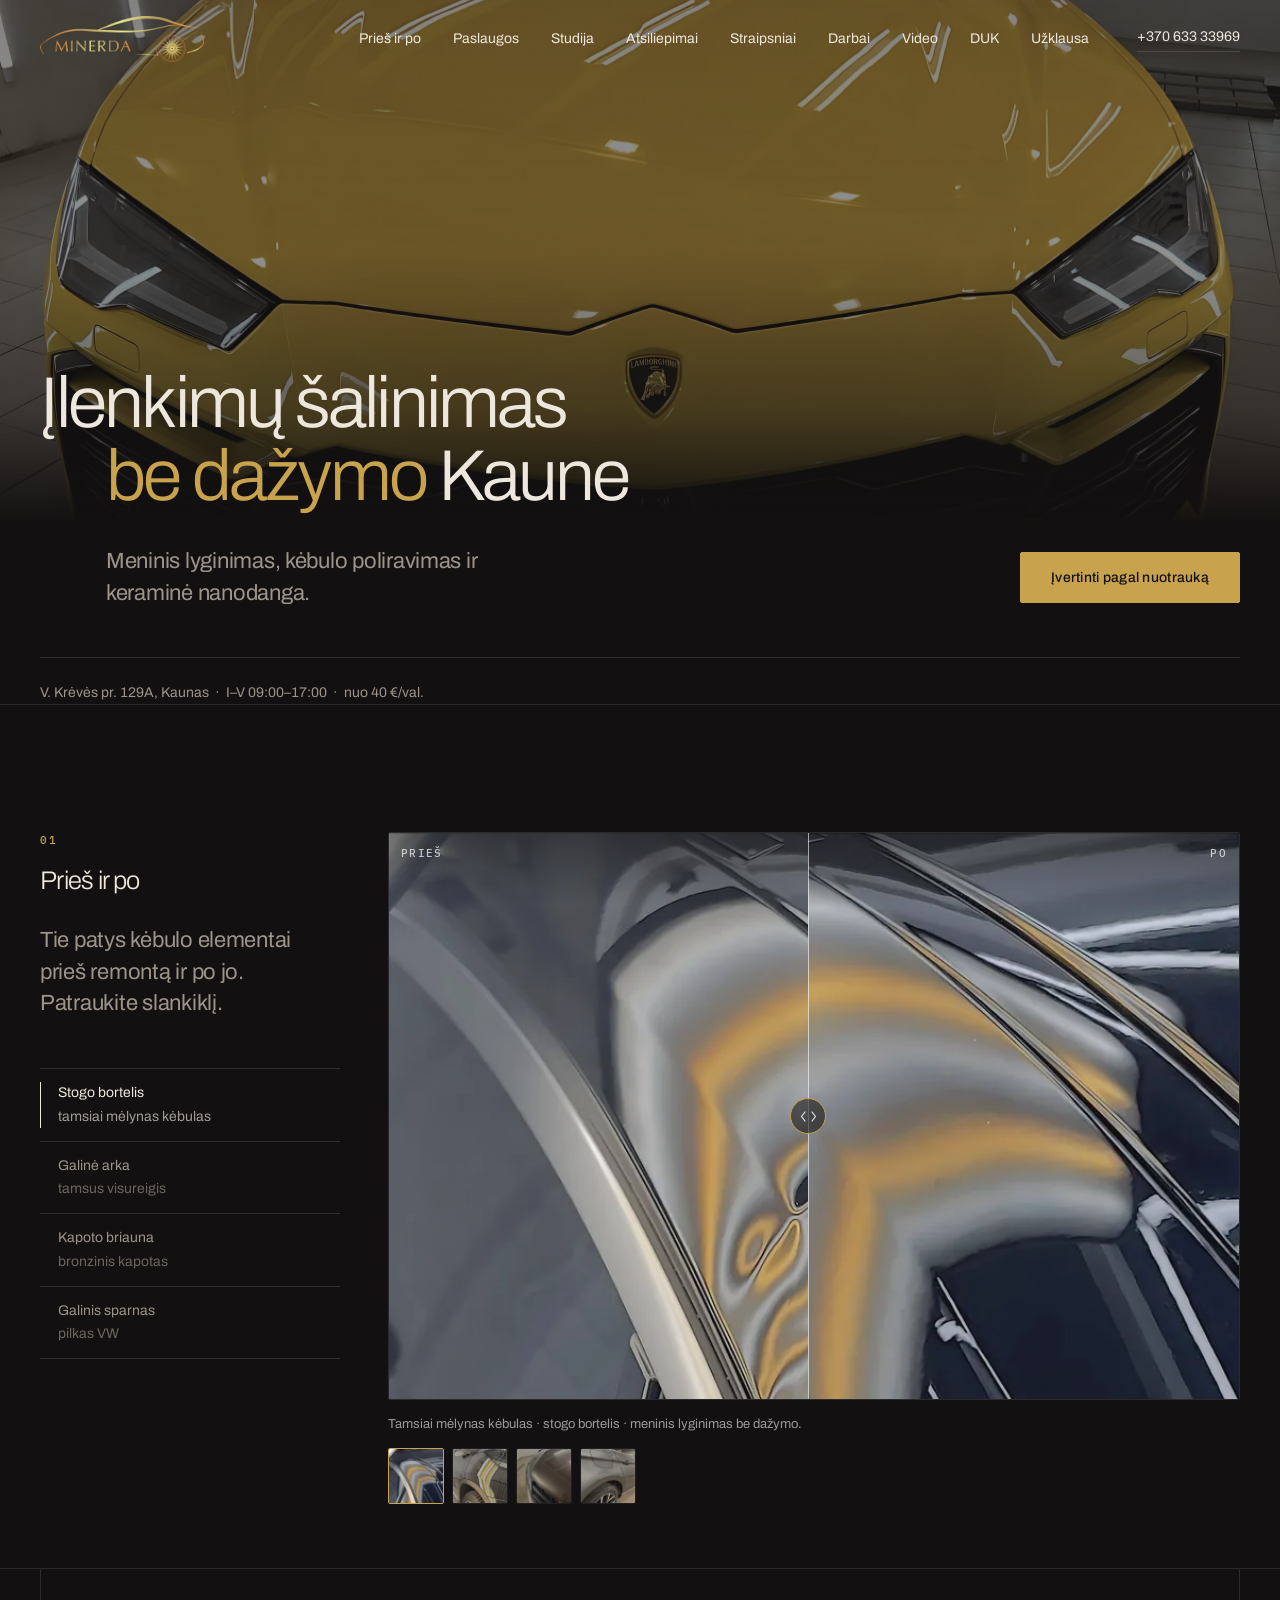
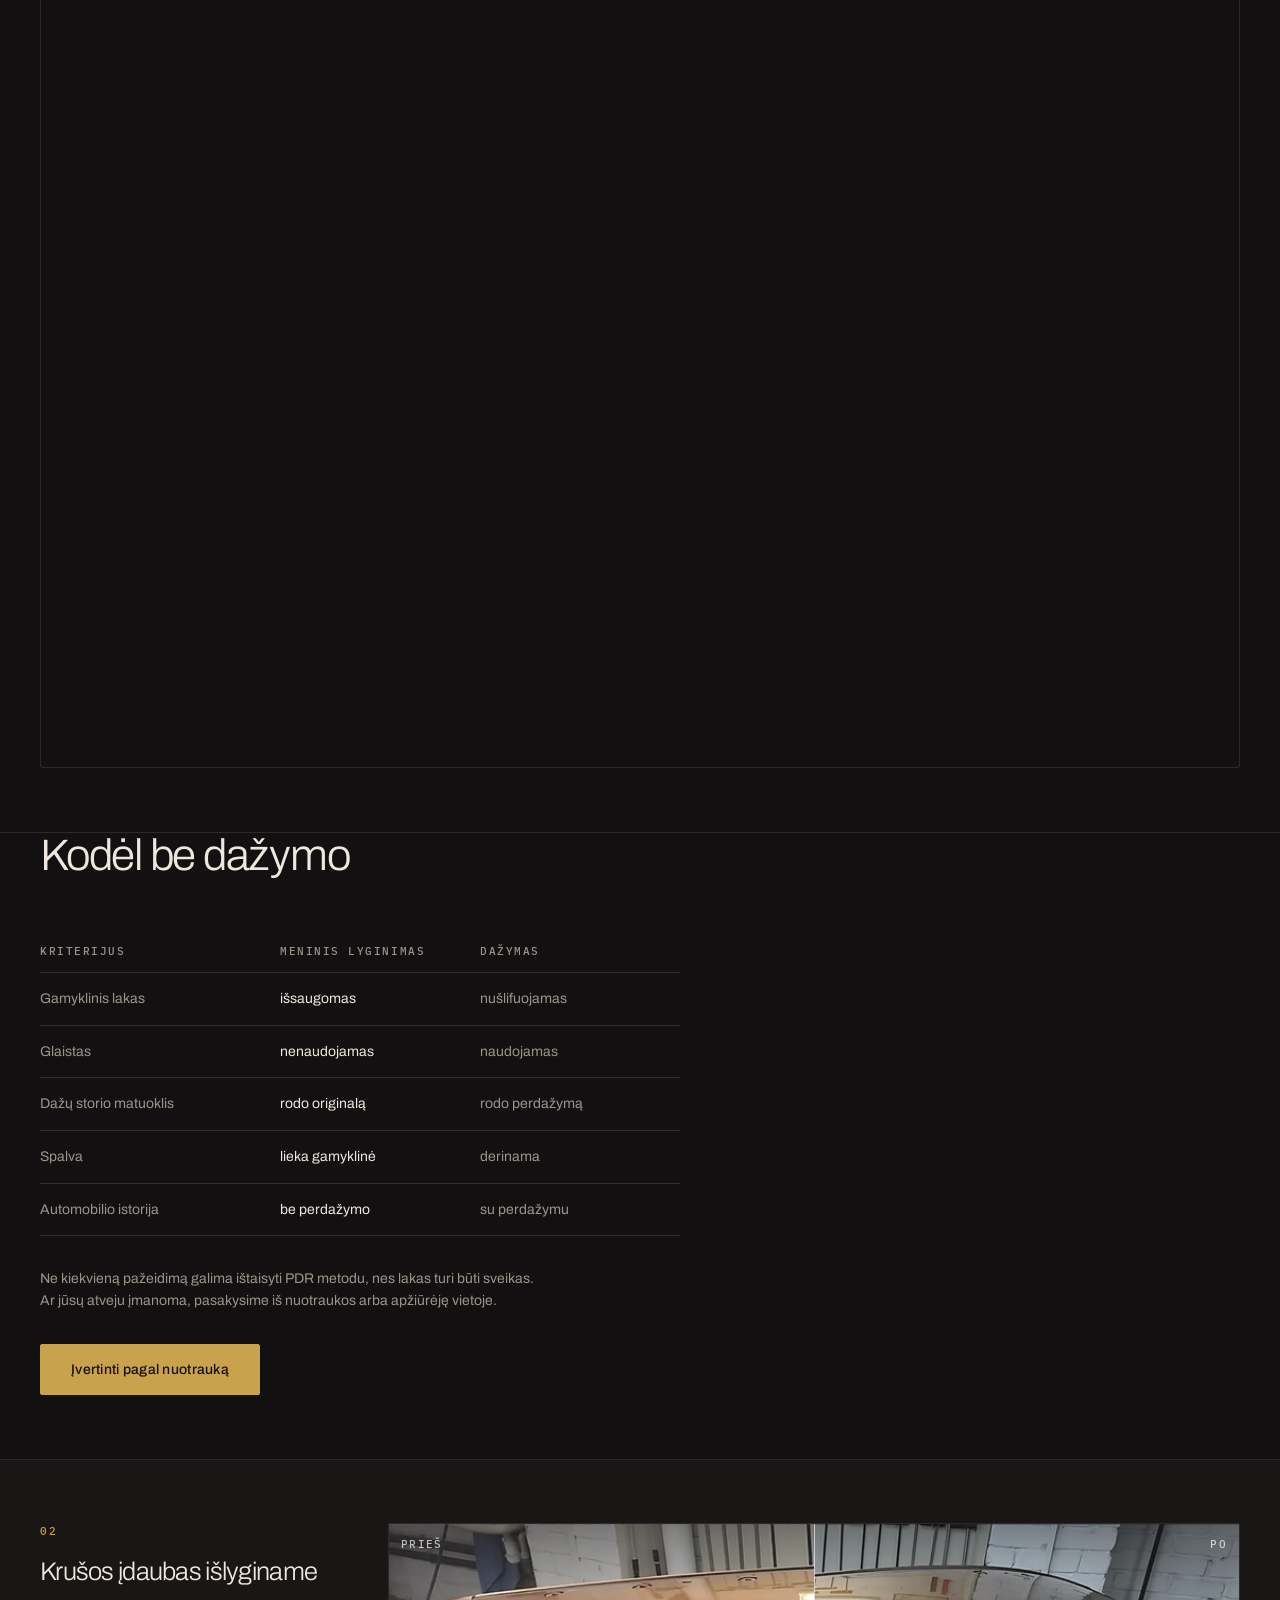
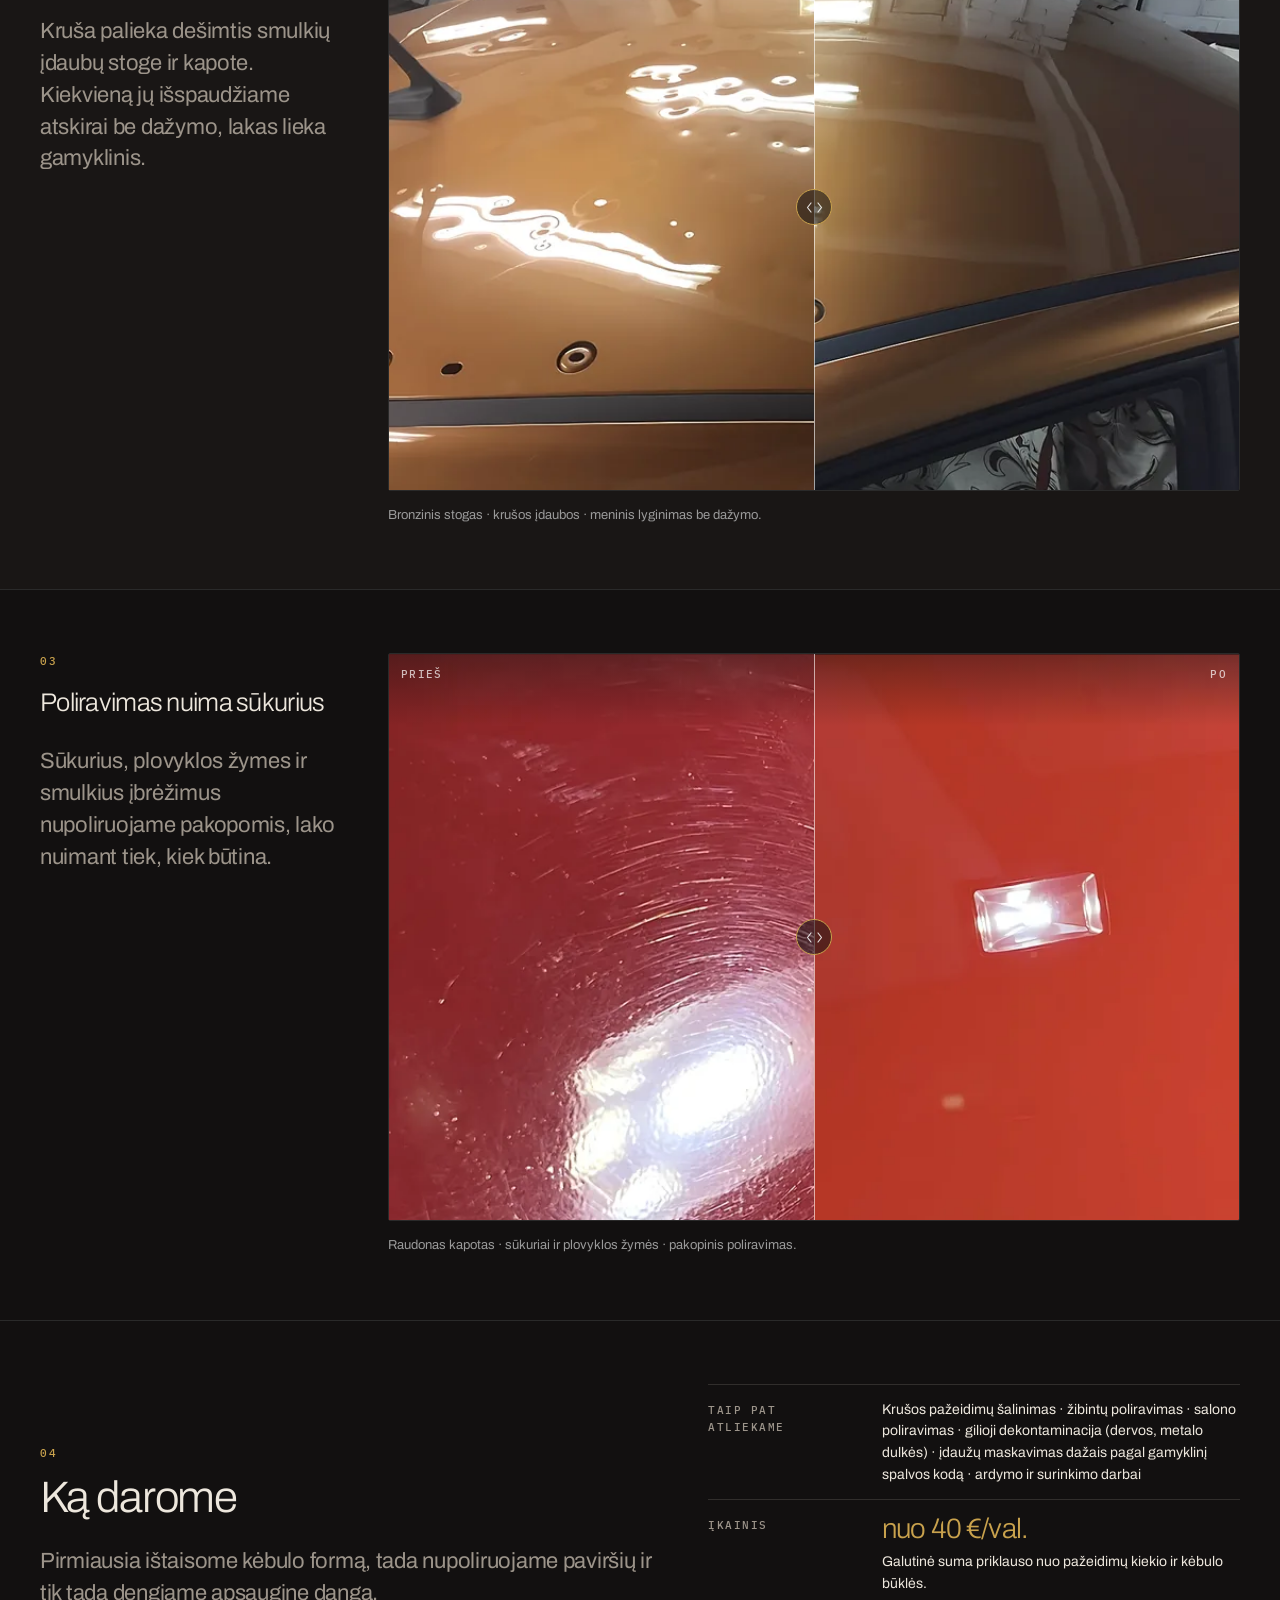
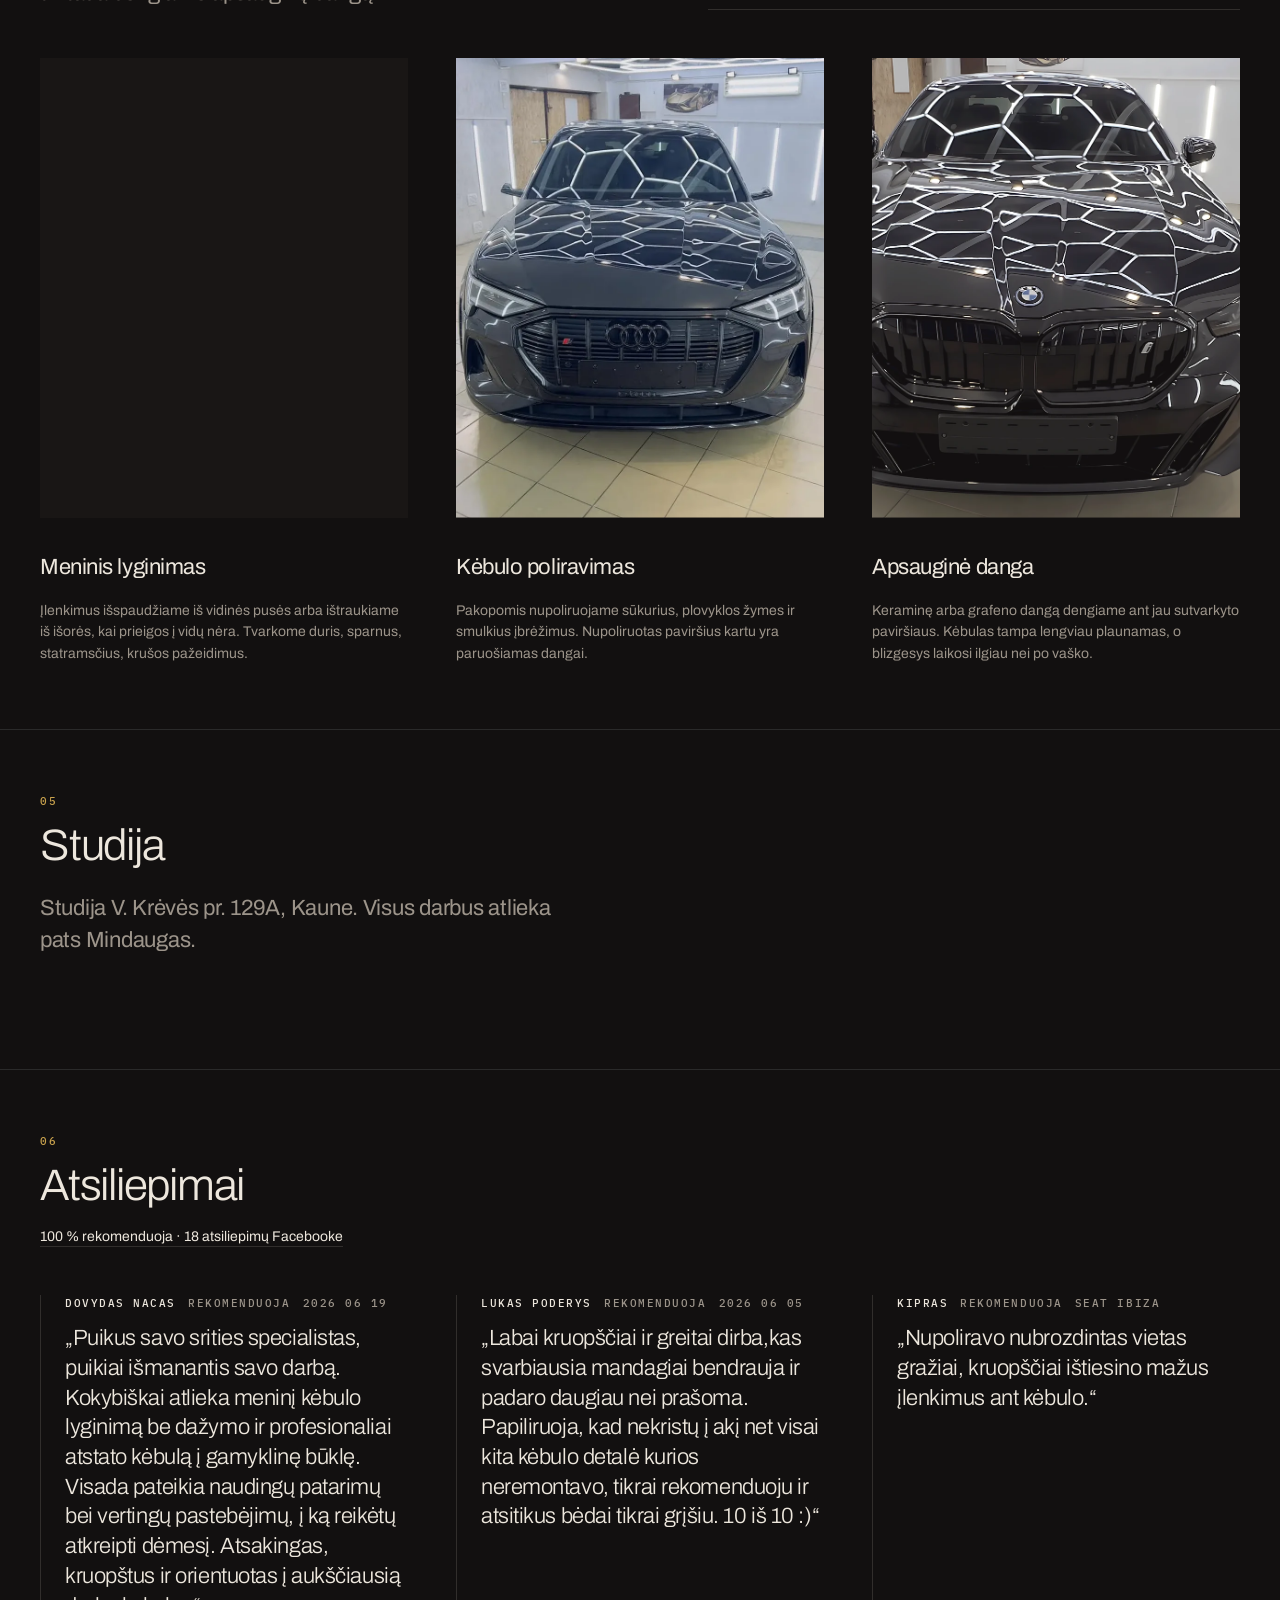
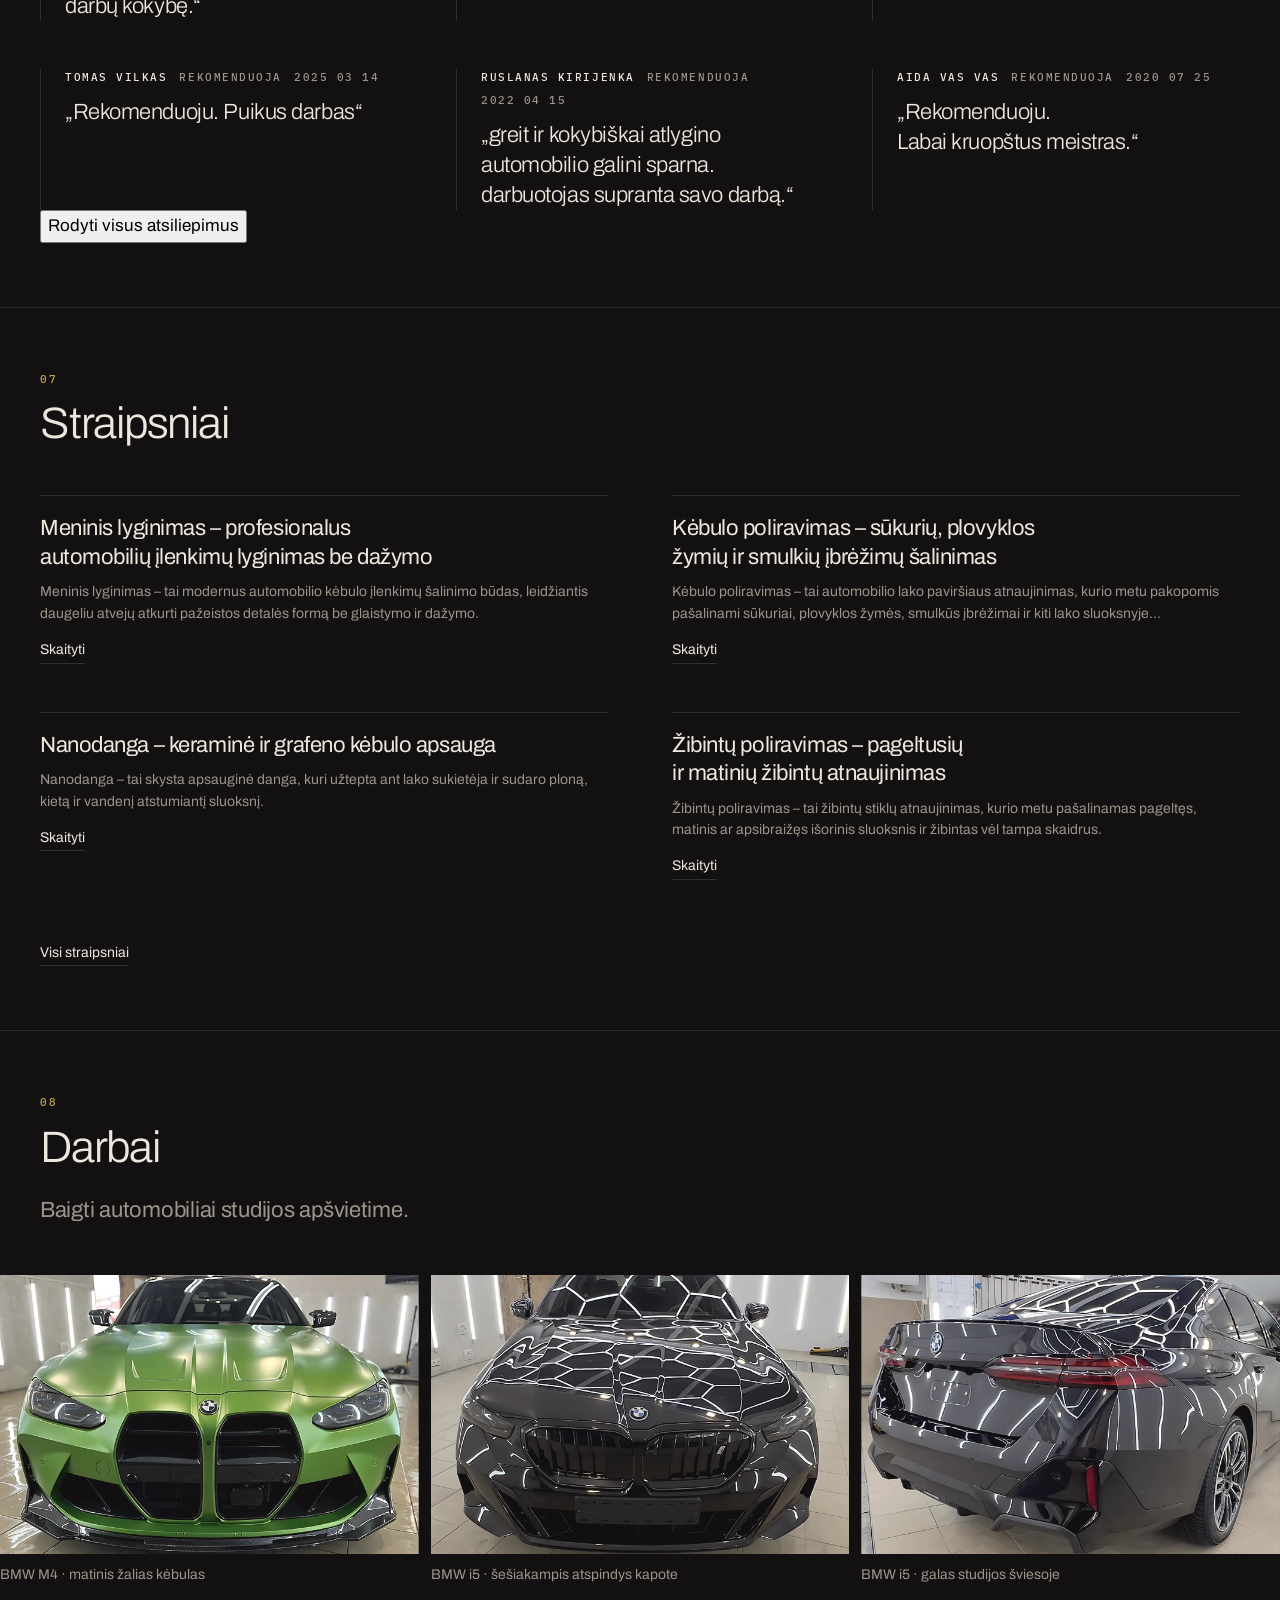
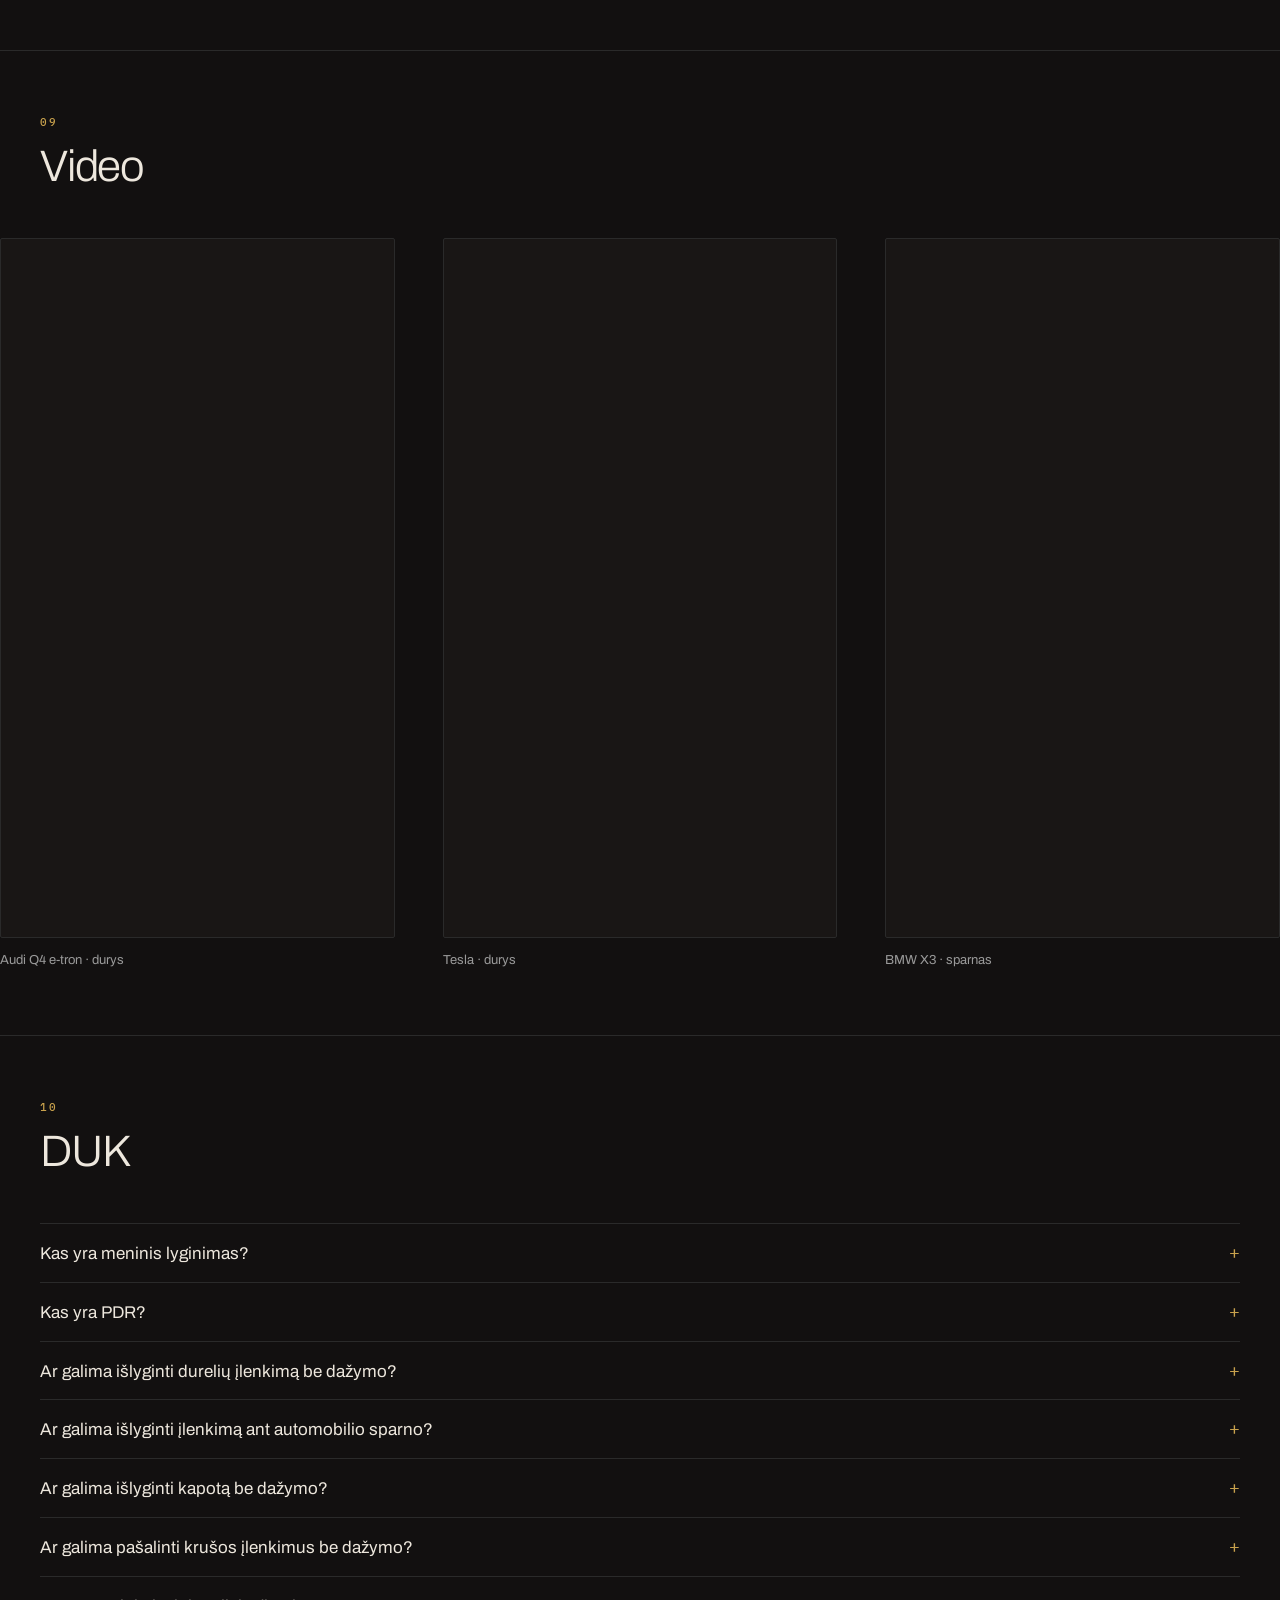
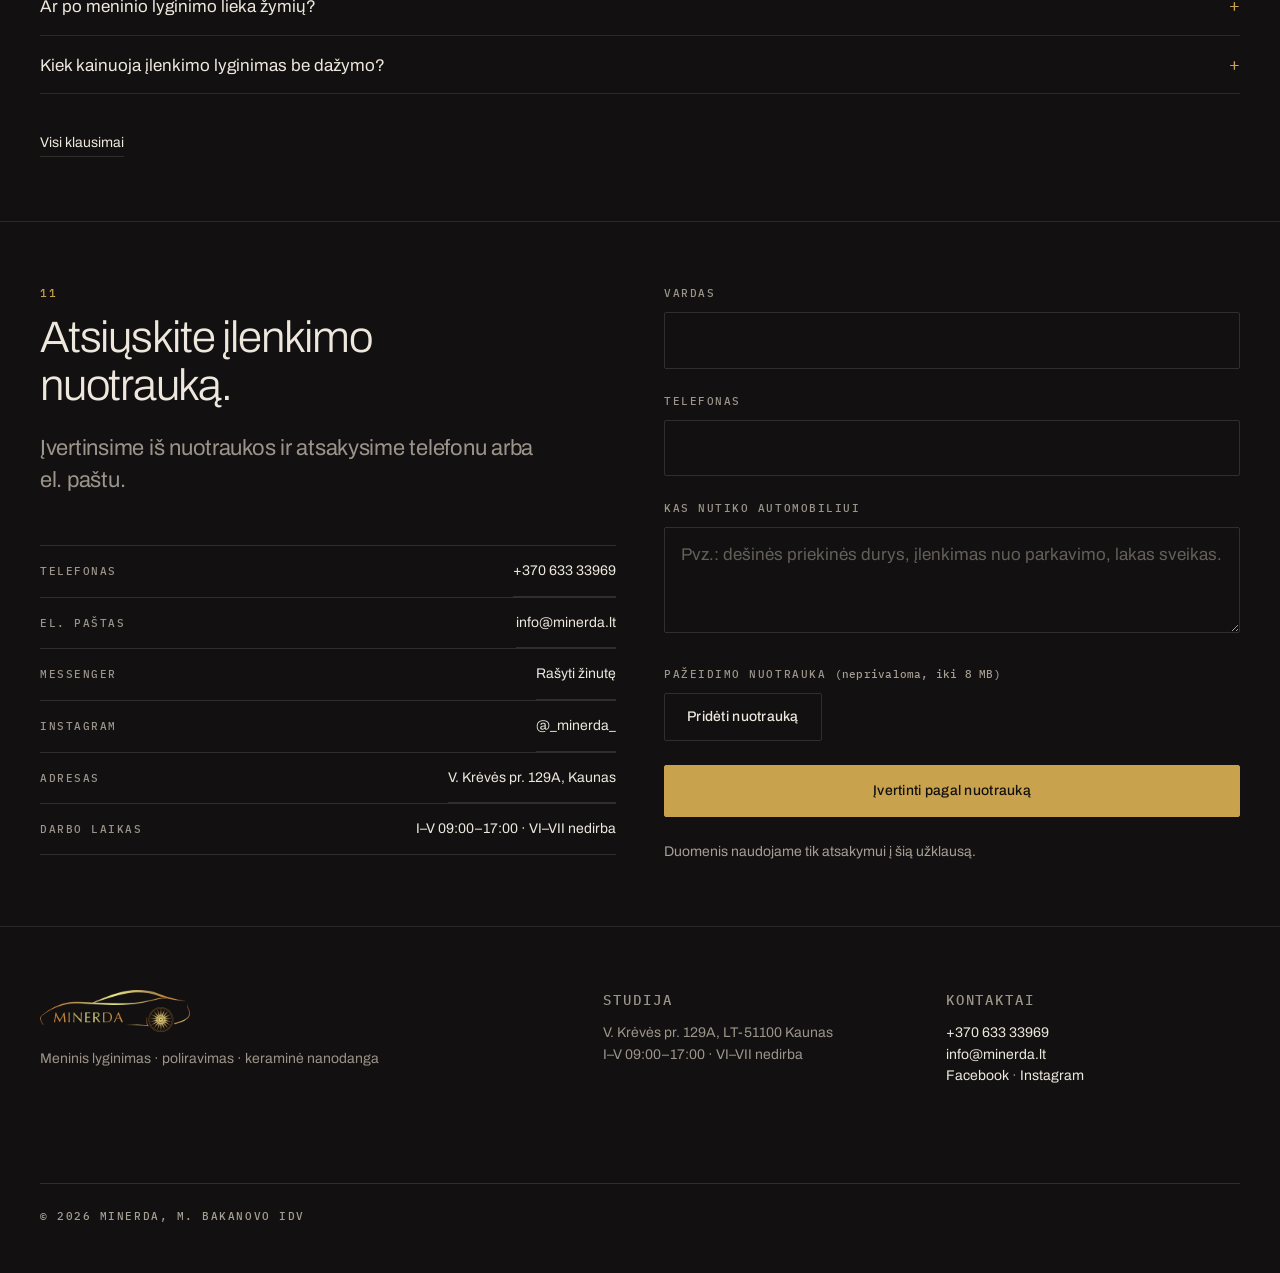
==== index.html @ dfdcf054 "Zibintu straipsnis: pamatiniu -> matiniu visur Saltinis content/zibintu-poliravimas.md; per build at" ====
<!DOCTYPE html>
<html lang="lt">
<head>
<meta charset="utf-8">
<meta name="viewport" content="width=device-width, initial-scale=1, viewport-fit=cover">
<title>Minerda | Įlenkimų šalinimas be dažymo Kaune</title>
<meta name="description" content="Minerda — automobilių kėbulo studija Kaune. Meninis lyginimas (PDR) be dažymo, kėbulo poliravimas ir keraminė nanodanga. V. Krėvės pr. 129A, Kaunas. Tel. +370 633 33969.">
<meta name="keywords" content="meninis lyginimas Kaune, PDR Kaunas, įlenkimų šalinimas be dažymo, poliravimas Kaune, keraminė nanodanga, krušos padariniai, kėbulo poliravimas">
<meta name="theme-color" content="#121010">
<link rel="canonical" href="https://minerda.lt/">
<meta property="og:type" content="website">
<meta property="og:locale" content="lt_LT">
<meta property="og:title" content="Minerda — įlenkimų šalinimas be dažymo Kaune">
<meta property="og:description" content="Meninis lyginimas (PDR), kėbulo poliravimas ir keraminė nanodanga. V. Krėvės pr. 129A, Kaunas.">
<meta property="og:image" content="https://minerda.lt/img/og.jpg">
<meta property="og:url" content="https://minerda.lt/">
<meta name="twitter:card" content="summary_large_image">
<link rel="icon" href="img/icon-64.png" sizes="64x64">
<link rel="icon" href="img/icon-512.png" sizes="512x512">
<link rel="apple-touch-icon" href="img/icon-180.png">
<link rel="preconnect" href="https://fonts.googleapis.com">
<link rel="preconnect" href="https://fonts.gstatic.com" crossorigin>
<link rel="preload" as="image" href="img/hero-m.webp" fetchpriority="high" media="(max-width:760px)">
<link rel="preload" as="image" href="img/hero.webp" fetchpriority="high" media="(min-width:761px)"
      imagesrcset="img/hero-xs.webp 800w, img/hero-sm.webp 1100w, img/hero.webp 2568w" imagesizes="(max-width:1100px) 190vw, 100vw">
<link rel="preload" as="style"
      href="https://fonts.googleapis.com/css2?family=Archivo:wght@300;400;500&family=IBM+Plex+Mono:wght@400;500&display=swap">
<link rel="stylesheet" media="print" onload="this.media='all'"
      href="https://fonts.googleapis.com/css2?family=Archivo:wght@300;400;500&family=IBM+Plex+Mono:wght@400;500&display=swap">
<noscript><link rel="stylesheet"
      href="https://fonts.googleapis.com/css2?family=Archivo:wght@300;400;500&family=IBM+Plex+Mono:wght@400;500&display=swap"></noscript>
<link rel="stylesheet" href="styles.css?v=20260909b">
<script>document.documentElement.className += ' js';</script>
<script type="application/ld+json">
{"@context":"https://schema.org","@type":"AutoBodyShop","name":"Minerda","alternateName":"Poliravimas Meninis Lyginimas keraminė nanodanga Minerda","url":"https://minerda.lt/","image":"https://minerda.lt/img/og.jpg","telephone":"+37063333969","address":{"@type":"PostalAddress","streetAddress":"V. Krėvės pr. 129A","addressLocality":"Kaunas","postalCode":"LT-51100","addressCountry":"LT"},"areaServed":"Kaunas","priceRange":"nuo 40 €/val.","openingHoursSpecification":[{"@type":"OpeningHoursSpecification","dayOfWeek":["Monday","Tuesday","Wednesday","Thursday","Friday"],"opens":"09:00","closes":"17:00"}],"sameAs":["https://www.facebook.com/profile.php?id=100054326658601","https://www.instagram.com/_minerda_/"],"makesOffer":[{"@type":"Offer","itemOffered":{"@type":"Service","name":"Meninis lyginimas (PDR)"}},{"@type":"Offer","itemOffered":{"@type":"Service","name":"Kėbulo poliravimas"}},{"@type":"Offer","itemOffered":{"@type":"Service","name":"Keraminė nanodanga"}}]}
</script>
</head>
<body>
<a class="skip" href="#main">Pereiti prie turinio</a>

<header class="nav" id="nav">
  <div class="wrap nav__in">
    <a class="nav__brand" href="#top" aria-label="Minerda — pradžia">
      <picture><source srcset="img/minerda-logo-400.webp" type="image/webp"><img src="img/minerda-logo-400.png" width="400" height="93" alt="Minerda"></picture>
    </a>
    <nav class="nav__links" aria-label="Pagrindinis meniu">
      <a href="#darbas">Prieš ir po</a>
      <a href="#paslaugos">Paslaugos</a>
      <a href="#studija">Studija</a>
      <a href="#atsiliepimai">Atsiliepimai</a>
      <a href="straipsniai/">Straipsniai</a>
      <a href="#darbai">Darbai</a>
      <a href="#video">Video</a>
      <a href="duk/">DUK</a>
      <a href="#uzklausa">Užklausa</a>
    </nav>
    <a class="tlink nav__tel" href="tel:+37063333969">+370 633 33969</a>
    <button class="nav__toggle" id="navToggle" aria-expanded="false" aria-controls="navPanel" aria-label="Atidaryti meniu">
      <span></span><span></span>
    </button>
  </div>
  <div class="nav__panel" id="navPanel" hidden>
    <div class="nav__panel-in">
      <a href="#darbas">Prieš ir po</a>
      <a href="#paslaugos">Paslaugos</a>
      <a href="#studija">Studija</a>
      <a href="#atsiliepimai">Atsiliepimai</a>
      <a href="straipsniai/">Straipsniai</a>
      <a href="#darbai">Darbai</a>
      <a href="#video">Video</a>
      <a href="duk/">DUK</a>
      <a href="#uzklausa">Užklausa</a>
    </div>
    <a class="nav__panel-tel" href="tel:+37063333969">+370 633 33969</a>
  </div>
</header>

<main id="main">

<!-- HERO -->
<section class="hero" id="top">
  <div class="hero__plate">
    <picture>
      <!-- telefonai: pilnas kadras su lubomis ir grindimis, kad visas priekis tilptų per plotį -->
      <source media="(max-width:760px)" srcset="img/hero-m.webp" width="1400" height="1180">
      <img src="img/hero.webp" srcset="img/hero-xs.webp 800w, img/hero-sm.webp 1100w, img/hero.webp 2568w" sizes="(max-width:1100px) 190vw, 100vw"
           width="2568" height="1720"
           alt="Geltonas Lamborghini Urus iš priekio Minerda studijoje tarp šviesos juostų" fetchpriority="high">
    </picture>
  </div>
  <div class="wrap hero__in">
    <h1><span class="hero__l1">Įlenkimų šalinimas</span><span class="hero__l2"><em class="hero__au">be dažymo</em> Kaune</span></h1>
    <div class="hero__cols">
      <p class="hero__sub">Meninis lyginimas, kėbulo poliravimas ir keraminė nanodanga.</p>
      <div class="hero__act">
        <a class="btn" href="#uzklausa">Įvertinti pagal nuotrauką</a>
      </div>
    </div>
    <p class="hero__meta">V. Krėvės pr. 129A, Kaunas &nbsp;·&nbsp; I–V 09:00–17:00 &nbsp;·&nbsp; nuo&nbsp;40&nbsp;€/val.</p>
  </div>
</section>

<!-- BEFORE / AFTER -->
<section class="sec sec--ba" id="darbas">
  <div class="wrap">
    <div class="ba-grid">
    <aside class="ba-rail rv">
      <p class="ix">01</p>
      <h2>Prieš ir po</h2>
      <p class="lead">Tie patys kėbulo elementai prieš remontą ir po jo. Patraukite slankiklį.</p>
      <ol class="ba-index" id="baIndex">
        <li><a href="#p-bortelis">Stogo bortelis<span>tamsiai mėlynas kėbulas</span></a></li>
        <li><a href="#p-arka">Galinė arka<span>tamsus visureigis</span></a></li>
        <li><a href="#p-briauna">Kapoto briauna<span>bronzinis kapotas</span></a></li>
        <li><a href="#p-sparnas">Galinis sparnas<span>pilkas VW</span></a></li>
      </ol>
    </aside>
    <div class="ba-flow">

      <div class="cw rv" id="baMain"
           data-ba
           data-pairs='[
             {"id":"p-bortelis","b":"img/pair-rail-before.webp","a":"img/pair-rail-after.webp","t":"Stogo bortelis","ab":"Stogo bortelis su PDR lempos atspindžiu: juostos banguoja, matyti keli smulkūs įlenkimai","aa":"Tas pats stogo bortelis po lyginimo: lempos juostos lygios","c":"Tamsiai mėlynas kėbulas · stogo bortelis · meninis lyginimas be dažymo."},
             {"id":"p-arka","b":"img/pair-arch-before.webp","a":"img/pair-arch-after.webp","t":"Galinė arka","ab":"Galinė arka su šviesos lentos atspindžiu: juostos susispaudžia ties įlenkimu","aa":"Ta pati arka po lyginimo: atspindžio juostos eina tolygiai","c":"Tamsus visureigis · galinė arka · meninis lyginimas be dažymo."},
             {"id":"p-briauna","b":"img/pair-hood-before.webp","a":"img/pair-hood-after.webp","t":"Kapoto briauna","ab":"Bronzinis kapotas su gilia įdauba ties priekine briauna virš grotelių","aa":"Tas pats kapotas po meninio lyginimo: briauna tiesi","c":"Bronzinis kapotas · įlenkimas ties briauna · meninis lyginimas be dažymo."},
             {"id":"p-sparnas","b":"img/pair-quarter-before.webp","a":"img/pair-quarter-after.webp","t":"Galinis sparnas","ab":"Pilko VW galinis sparnas su gilia įduba virš rato arkos, šalia degalų dangtelio","aa":"Tas pats sparnas po lyginimo: plokštuma virš arkos lygi","c":"VW · galinis sparnas virš arkos · meninis lyginimas be dažymo."}
           ]'><noscript><div class="cw__ns"><figure><img src="img/pair-rail-before.webp" srcset="img/pair-rail-before-sm.webp 800w, img/pair-rail-before.webp 1284w" sizes="(max-width:760px) 50vw, 33vw" alt="Stogo bortelis su PDR lempos atspindžiu: juostos banguoja, matyti keli smulkūs įlenkimai"><figcaption>Prieš</figcaption></figure><figure><img src="img/pair-rail-after.webp" srcset="img/pair-rail-after-sm.webp 800w, img/pair-rail-after.webp 1284w" sizes="(max-width:760px) 50vw, 33vw" alt="Tas pats stogo bortelis po lyginimo: lempos juostos lygios"><figcaption>Po</figcaption></figure><p class="cw__cap">Tamsiai mėlynas kėbulas · stogo bortelis · meninis lyginimas be dažymo.</p></div></noscript></div>

    </div>
    </div>
  </div>
</section>

<!-- C1 · pdr loop, straight after the before/after block -->
<section class="sec sec--clip">
  <div class="wrap">
    <div class="mvid mvid--flush rv">
      <video class="v" autoplay muted loop playsinline preload="metadata"
         poster="video/pdr.webp" data-webm="video/pdr.webm" data-mp4="video/pdr.mp4"
         aria-label="Kėbulo plokštuma po lyginimo"></video>
    </div>
  </div>
</section>

<!-- WHY -->
<section class="sec sec--why">
  <div class="wrap">
    <div class="cmp rv">
      <div class="cmp__grid">
        <div class="cmp__body">
          <div class="head">
            <h3>Kodėl be dažymo</h3>
          </div>
          <table class="cmp__t">
            <thead><tr><th scope="col" class="cmp__t-k">Kriterijus</th><th scope="col">Meninis lyginimas</th><th scope="col">Dažymas</th></tr></thead>
            <tbody>
              <tr><th scope="row">Gamyklinis lakas</th><td class="y">išsaugomas</td><td class="n">nušlifuojamas</td></tr>
              <tr><th scope="row">Glaistas</th><td class="y">nenaudojamas</td><td class="n">naudojamas</td></tr>
              <tr><th scope="row">Dažų storio matuoklis</th><td class="y">rodo originalą</td><td class="n">rodo perdažymą</td></tr>
              <tr><th scope="row">Spalva</th><td class="y">lieka gamyklinė</td><td class="n">derinama</td></tr>
              <tr><th scope="row">Automobilio istorija</th><td class="y">be perdažymo</td><td class="n">su perdažymu</td></tr>
            </tbody>
          </table>
          <p class="cmp__note">Ne kiekvieną pažeidimą galima ištaisyti PDR metodu, nes lakas turi būti sveikas. Ar jūsų atveju įmanoma, pasakysime iš nuotraukos arba apžiūrėję vietoje.</p>
          <a class="btn cmp__cta" href="#uzklausa">Įvertinti pagal nuotrauką</a>
        </div>
      </div>
    </div>
  </div>
</section>

<!-- HAIL -->
<section class="sec sec--band" id="krusa">
  <div class="wrap">
    <div class="ba-grid">
      <aside class="ba-rail rv">
        <p class="ix">02</p>
        <h2>Krušos įdaubas išlyginame</h2>
        <p class="lead">Kruša palieka dešimtis smulkių įdaubų stoge ir kapote. Kiekvieną jų išspaudžiame atskirai be dažymo, lakas lieka gamyklinis.</p>
      </aside>
      <div class="ba-flow">

        <div class="cw rv"
             data-ba
             data-pairs='[
               {"id":"p-krusa","b":"img/hail-before.webp","a":"img/hail-after.webp","t":"Krušos įdaubos","ab":"Stogas po krušos: šviesoje matyti dešimtys smulkių įdaubų","aa":"Tas pats stogas išlygintas: šviesos juosta atsispindi lygiai","c":"Bronzinis stogas · krušos įdaubos · meninis lyginimas be dažymo."}
             ]'><noscript><div class="cw__ns"><figure><img src="img/hail-before.webp" srcset="img/hail-before-sm.webp 800w, img/hail-before.webp 1284w" sizes="(max-width:760px) 50vw, 33vw" alt="Stogas po krušos: šviesoje matyti dešimtys smulkių įdaubų"><figcaption>Prieš</figcaption></figure><figure><img src="img/hail-after.webp" srcset="img/hail-after-sm.webp 800w, img/hail-after.webp 1284w" sizes="(max-width:760px) 50vw, 33vw" alt="Tas pats stogas išlygintas: šviesos juosta atsispindi lygiai"><figcaption>Po</figcaption></figure><p class="cw__cap">Bronzinis stogas · krušos įdaubos · meninis lyginimas be dažymo.</p></div></noscript></div>

      </div>
    </div>
  </div>
</section>

<!-- POLISHING -->
<section class="sec" id="poliravimas">
  <div class="wrap">
    <div class="ba-grid">
      <aside class="ba-rail rv">
        <p class="ix">03</p>
        <h2>Poliravimas nuima sūkurius</h2>
        <p class="lead">Sūkurius, plovyklos žymes ir smulkius įbrėžimus nupoliruojame pakopomis, lako nuimant tiek, kiek būtina.</p>
      </aside>
      <div class="ba-flow">
        <div class="cw rv"
             data-ba
             data-pairs='[
               {"id":"p-polish","b":"img/polish-before.webp","a":"img/polish-after.webp","t":"Sūkuriai","ab":"Raudonas lakas prieš poliravimą: sūkuriai aplink šviesos atspindį","aa":"Tas pats lakas po poliravimo: atspindyje tik lempos, be sūkurių","c":"Raudonas kapotas · sūkuriai ir plovyklos žymės · pakopinis poliravimas."}
             ]'><noscript><div class="cw__ns"><figure><img src="img/polish-before.webp" srcset="img/polish-before-sm.webp 800w, img/polish-before.webp 1284w" sizes="(max-width:760px) 50vw, 33vw" alt="Raudonas lakas prieš poliravimą: sūkuriai aplink šviesos atspindį"><figcaption>Prieš</figcaption></figure><figure><img src="img/polish-after.webp" srcset="img/polish-after-sm.webp 800w, img/polish-after.webp 1284w" sizes="(max-width:760px) 50vw, 33vw" alt="Tas pats lakas po poliravimo: atspindyje tik lempos, be sūkurių"><figcaption>Po</figcaption></figure><p class="cw__cap">Raudonas kapotas · sūkuriai ir plovyklos žymės · pakopinis poliravimas.</p></div></noscript></div>
      </div>
    </div>
  </div>
</section>

<!-- SERVICES -->
<section class="sec sec--svc" id="paslaugos">
  <div class="wrap">
    <div class="head head--split rv">
      <div class="head__l">
        <p class="ix">04</p>
        <h2>Ką darome</h2>
        <p class="lead">Pirmiausia ištaisome kėbulo formą, tada nupoliruojame paviršių ir tik tada dengiame apsauginę dangą.</p>
      </div>
      <div class="head__r">
        <dl class="more">
          <div><dt>Taip pat atliekame</dt><dd>Krušos pažeidimų šalinimas · žibintų poliravimas · salono poliravimas · gilioji dekontaminacija (dervos, metalo dulkės) · įdaužų maskavimas dažais pagal gamyklinį spalvos kodą · ardymo ir surinkimo darbai</dd></div>
          <div><dt>Įkainis</dt><dd><strong class="price">nuo 40 €/val.</strong> Galutinė suma priklauso nuo pažeidimų kiekio ir kėbulo būklės.</dd></div>
        </dl>
      </div>
    </div>

    <ol class="svc">
      <li class="svc__i rv">
        <div class="svc__media svc__media--v">
          <video class="v" autoplay muted loop playsinline preload="metadata"
         poster="video/paslauga-lyginimas.webp" data-webm="video/paslauga-lyginimas.webm" data-mp4="video/paslauga-lyginimas.mp4"
         aria-label="Meninis lyginimas: kėbulo detalė po remonto"></video>
        </div>
        <h3>Meninis lyginimas</h3>
        <p>Įlenkimus išspaudžiame iš vidinės pusės arba ištraukiame iš išorės, kai prieigos į vidų nėra. Tvarkome duris, sparnus, statramsčius, krušos pažeidimus.</p>
      </li>
      <li class="svc__i rv">
        <div class="svc__media"><img src="img/svc-polish-lg.webp" srcset="img/svc-polish-lg-sm.webp 800w, img/svc-polish-lg.webp 810w" sizes="(max-width:760px) 100vw, 33vw" alt="Juodas Audi e-tron po poliravimo — šešiakampio šviesos tinklo atspindys dangtyje" loading="lazy"></div>
        <h3>Kėbulo poliravimas</h3>
        <p>Pakopomis nupoliruojame sūkurius, plovyklos žymes ir smulkius įbrėžimus. Nupoliruotas paviršius kartu yra paruošiamas dangai.</p>
      </li>
      <li class="svc__i rv">
        <div class="svc__media"><img src="img/svc-ceramic-lg.webp" alt="Juodo BMW i5 kapotas su šešiakampio apšvietimo atspindžiais studijoje" loading="lazy"></div>
        <h3>Apsauginė danga</h3>
        <p>Keraminę arba grafeno dangą dengiame ant jau sutvarkyto paviršiaus. Kėbulas tampa lengviau plaunamas, o blizgesys laikosi ilgiau nei po vaško.</p>
      </li>
    </ol>
  </div>
</section>

<!-- STUDIO -->
<section class="sec sec--studio" id="studija">
  <div class="wrap">
    <div class="head rv">
      <div class="head__l">
        <p class="ix">05</p>
        <h2>Studija</h2>
        <p class="lead">Studija V. Krėvės pr. 129A, Kaune. Visus darbus atlieka pats Mindaugas.</p>
      </div>
    </div>
  </div>

</section>

<!-- REVIEWS -->
<section class="sec sec--rev" id="atsiliepimai">
  <div class="wrap">
    <div class="head rv">
      <p class="ix">06</p>
      <h2>Atsiliepimai</h2>
      <p class="rev__stat"><a href="https://www.facebook.com/profile.php?id=100054326658601&amp;sk=reviews" target="_blank" rel="noopener">100 % rekomenduoja · 18 atsiliepimų Facebooke</a></p>
    </div>
    <ul class="rev" id="rev" data-collapse="6" data-collapse-m="3" data-collapse-btn="revMore">
      <li class="rev__i rv">
        <p class="rev__meta"><span class="rev__name">Dovydas Nacas</span><span class="rev__rec">Rekomenduoja</span><span class="rev__date">2026 06 19</span></p>
        <p class="rev__t">„Puikus savo srities specialistas, puikiai išmanantis savo darbą. Kokybiškai atlieka meninį kėbulo lyginimą be dažymo ir profesionaliai atstato kėbulą į gamyklinę būklę. Visada pateikia naudingų patarimų bei vertingų pastebėjimų, į ką reikėtų atkreipti dėmesį. Atsakingas, kruopštus ir orientuotas į aukščiausią darbų kokybę.“</p>
      </li>
      <li class="rev__i rv">
        <p class="rev__meta"><span class="rev__name">Lukas Poderys</span><span class="rev__rec">Rekomenduoja</span><span class="rev__date">2026 06 05</span></p>
        <p class="rev__t">„Labai kruopščiai ir greitai dirba,kas svarbiausia mandagiai bendrauja ir padaro daugiau nei prašoma. Papiliruoja, kad nekristų į akį net visai kita kėbulo detalė kurios neremontavo, tikrai rekomenduoju ir atsitikus bėdai tikrai grįšiu. 10 iš 10 :)“</p>
      </li>
      <li class="rev__i rv">
        <p class="rev__meta"><span class="rev__name">Kipras</span><span class="rev__rec">Rekomenduoja</span><span class="rev__date">Seat Ibiza</span></p>
        <p class="rev__t">„Nupoliravo nubrozdintas vietas gražiai, kruopščiai ištiesino mažus įlenkimus ant kėbulo.“</p>
      </li>
      <li class="rev__i rv">
        <p class="rev__meta"><span class="rev__name">Tomas Vilkas</span><span class="rev__rec">Rekomenduoja</span><span class="rev__date">2025 03 14</span></p>
        <p class="rev__t">„Rekomenduoju. Puikus darbas“</p>
      </li>
      <li class="rev__i rv">
        <p class="rev__meta"><span class="rev__name">Ruslanas Kirijenka</span><span class="rev__rec">Rekomenduoja</span><span class="rev__date">2022 04 15</span></p>
        <p class="rev__t">„greit ir kokybiškai atlygino automobilio galini sparna. darbuotojas supranta savo darbą.“</p>
      </li>
      <li class="rev__i rv">
        <p class="rev__meta"><span class="rev__name">Aida Vas Vas</span><span class="rev__rec">Rekomenduoja</span><span class="rev__date">2020 07 25</span></p>
        <p class="rev__t">„Rekomenduoju.<br>Labai kruopštus meistras.“</p>
      </li>
      <li class="rev__i rv">
        <p class="rev__meta"><span class="rev__name">Rasa Kerševičienė</span><span class="rev__rec">Rekomenduoja</span><span class="rev__date">2018 04 19</span></p>
        <p class="rev__t">„Labai ačiū už puikiai sutvarkytą sparną ir “labai blizgančią “ mašinytę! Pačios geriausios rekomendacijos ir linkėjimai!!!“</p>
      </li>
      <li class="rev__i rv">
        <p class="rev__meta"><span class="rev__name">Paulius Furmanavičius</span><span class="rev__rec">Rekomenduoja</span><span class="rev__date">2018 03 24</span></p>
        <p class="rev__t">„Rekomenduoju!“</p>
      </li>
      <li class="rev__i rv">
        <p class="rev__meta"><span class="rev__name">Aurimantas Poskaitis</span><span class="rev__rec">Rekomenduoja</span><span class="rev__date">2016 11 24</span></p>
        <p class="rev__t">„Ačiū Mindaugai, rezultatas puikus !!!“</p>
      </li>
      <li class="rev__i rv">
        <p class="rev__meta"><span class="rev__name">Airina Nm</span><span class="rev__rec">Rekomenduoja</span><span class="rev__date">2016 08 18</span></p>
        <p class="rev__t">„Puikiai atliktas darbas!!!“</p>
      </li>
    </ul>
    <button type="button" class="showall" id="revMore" hidden aria-controls="rev" aria-expanded="false">Rodyti visus atsiliepimus</button>
  </div>
</section>

<!-- ARTICLES -->
<section class="sec sec--articles" id="straipsniai">
  <div class="wrap">
    <div class="head rv">
      <p class="ix">07</p>
      <h2>Straipsniai</h2>
    </div>
    <ul class="cards" id="cardsList" data-collapse-m="2" data-collapse-btn="cardsMore" data-collapse-with="cardsAll">
      <!-- ARTICLES:start -->
      <li class="card rv">
        <h3><a href="straipsniai/meninis-lyginimas/">Meninis lyginimas – profesionalus automobilių įlenkimų lyginimas be dažymo</a></h3>
        <p>Meninis lyginimas – tai modernus automobilio kėbulo įlenkimų šalinimo būdas, leidžiantis daugeliu atvejų atkurti pažeistos detalės formą be glaistymo ir dažymo.</p>
        <a class="card__more" href="straipsniai/meninis-lyginimas/">Skaityti</a>
      </li>
      <li class="card rv">
        <h3><a href="straipsniai/kebulo-poliravimas/">Kėbulo poliravimas – sūkurių, plovyklos žymių ir smulkių įbrėžimų šalinimas</a></h3>
        <p>Kėbulo poliravimas – tai automobilio lako paviršiaus atnaujinimas, kurio metu pakopomis pašalinami sūkuriai, plovyklos žymės, smulkūs įbrėžimai ir kiti lako sluoksnyje…</p>
        <a class="card__more" href="straipsniai/kebulo-poliravimas/">Skaityti</a>
      </li>
      <li class="card rv">
        <h3><a href="straipsniai/nanodanga/">Nanodanga – keraminė ir grafeno kėbulo apsauga</a></h3>
        <p>Nanodanga – tai skysta apsauginė danga, kuri užtepta ant lako sukietėja ir sudaro ploną, kietą ir vandenį atstumiantį sluoksnį.</p>
        <a class="card__more" href="straipsniai/nanodanga/">Skaityti</a>
      </li>
      <li class="card rv">
        <h3><a href="straipsniai/zibintu-poliravimas/">Žibintų poliravimas – pageltusių ir matinių žibintų atnaujinimas</a></h3>
        <p>Žibintų poliravimas – tai žibintų stiklų atnaujinimas, kurio metu pašalinamas pageltęs, matinis ar apsibraižęs išorinis sluoksnis ir žibintas vėl tampa skaidrus.</p>
        <a class="card__more" href="straipsniai/zibintu-poliravimas/">Skaityti</a>
      </li>
      <!-- ARTICLES:end -->
    </ul>
    <button type="button" class="showall" id="cardsMore" hidden aria-controls="cardsList" aria-expanded="false">Daugiau straipsnių</button>
    <p class="cards__all rv" id="cardsAll"><a href="straipsniai/">Visi straipsniai</a></p>
  </div>
</section>

<!-- GALLERY -->
<section class="sec sec--gal" id="darbai">
  <div class="wrap">
    <div class="head rv">
      <p class="ix">08</p>
      <h2>Darbai</h2>
      <p class="lead">Baigti automobiliai studijos apšvietime.</p>
    </div>
  </div>
  <ul class="gal rv" id="gal" data-rail>
      <li>
        <figure class="gal__f">
          <button type="button" class="gal__i" data-i="0"><img src="img/gal-m4-sm.webp" width="700" height="467" alt="Matinis žalias BMW M4 su anglies pluošto skirtuvu Minerda studijoje" loading="lazy"></button>
          <figcaption class="gal__cap">BMW M4 · matinis žalias kėbulas</figcaption>
        </figure>
      </li>
      <li>
        <figure class="gal__f">
          <button type="button" class="gal__i" data-i="1"><img src="img/gal-i5-front-sm.webp" width="700" height="467" alt="Juodas BMW i5 iš priekio: kapote šešiakampio apšvietimo atspindys" loading="lazy"></button>
          <figcaption class="gal__cap">BMW i5 · šešiakampis atspindys kapote</figcaption>
        </figure>
      </li>
      <li>
        <figure class="gal__f">
          <button type="button" class="gal__i" data-i="2"><img src="img/gal-i5-rear-sm.webp" width="700" height="467" alt="Juodas BMW i5 iš galo studijos apšvietime" loading="lazy"></button>
          <figcaption class="gal__cap">BMW i5 · galas studijos šviesoje</figcaption>
        </figure>
      </li>
    </ul>
</section>

<!-- VIDEO -->
<section class="sec sec--video" id="video">
  <div class="wrap">
    <div class="head rv">
      <p class="ix">09</p>
      <h2>Video</h2>
    </div>
  </div>
  <ul class="vrail rv" data-rail>
    <li class="vrail__i">
      <div class="vrail__m">
        <video class="v" autoplay muted loop playsinline preload="metadata"
         poster="video/reel-audi-q4.webp" data-webm="video/reel-audi-q4.webm" data-mp4="video/reel-audi-q4.mp4"
         aria-label="Audi Q4 e-tron durys po lyginimo"></video>
      </div>
      <p class="cap">Audi Q4 e-tron · durys</p>
    </li>
    <li class="vrail__i">
      <div class="vrail__m">
        <video class="v" autoplay muted loop playsinline preload="metadata"
         poster="video/reel-tesla.webp" data-webm="video/reel-tesla.webm" data-mp4="video/reel-tesla.mp4"
         aria-label="Tesla durys po lyginimo"></video>
      </div>
      <p class="cap">Tesla · durys</p>
    </li>
    <li class="vrail__i">
      <div class="vrail__m">
        <video class="v" autoplay muted loop playsinline preload="metadata"
         poster="video/reel-bmw-x3.webp" data-webm="video/reel-bmw-x3.webm" data-mp4="video/reel-bmw-x3.mp4"
         aria-label="BMW X3 sparnas po lyginimo"></video>
      </div>
      <p class="cap">BMW X3 · sparnas</p>
    </li>
  </ul>
</section>

<!-- FAQ -->
<section class="sec sec--duk" id="duk">
  <div class="wrap">
    <div class="head rv">
      <p class="ix">10</p>
      <h2>DUK</h2>
    </div>
    <!-- DUK:start -->
<div class="faq rv" id="dukList" data-collapse-m="4" data-collapse-btn="dukMore" data-collapse-with="dukAll">
  <details>
    <summary>Kas yra meninis lyginimas?</summary>
    <div><p>Meninis lyginimas – automobilio kėbulo įlenkimų tiesinimo technologija, leidžianti daugeliu atvejų pašalinti deformaciją neperdažant automobilio detalės. Šis metodas dar vadinamas PDR arba įlenkimų lyginimu be dažymo.</p></div>
  </details>
  <details>
    <summary>Kas yra PDR?</summary>
    <div><p>PDR – „Paintless Dent Repair&quot; – tai įlenkimų remonto be dažymo technologija. Jos metu automobilio kėbulo metalas formuojamas ir grąžinamas į pradinę padėtį išsaugant esamą dažų dangą.</p></div>
  </details>
  <details>
    <summary>Ar galima išlyginti durelių įlenkimą be dažymo?</summary>
    <div><p>Dažnai taip. Jeigu durelių dažai nepažeisti ir metalo deformacija tinkama PDR technologijai, durelių įlenkimas gali būti pašalintas be dažymo.</p></div>
  </details>
  <details>
    <summary>Ar galima išlyginti įlenkimą ant automobilio sparno?</summary>
    <div><p>Taip, daugelį sparnų įlenkimų galima lyginti PDR būdu. Galimybė priklauso nuo įlenkimo vietos, gylio, dažų būklės ir metalo deformacijos.</p></div>
  </details>
  <details>
    <summary>Ar galima išlyginti kapotą be dažymo?</summary>
    <div><p>Daugeliu atvejų taip. PDR naudojamas kapoto įlenkimams, krušos duobutėms ir kitiems pažeidimams šalinti, tačiau kiekvienas pažeidimas turi būti įvertintas individualiai.</p></div>
  </details>
  <details>
    <summary>Ar galima pašalinti krušos įlenkimus be dažymo?</summary>
    <div><p>Taip. Automobilių lyginimas po krušos yra viena svarbiausių PDR technologijos pritaikymo sričių. Jeigu dažai nepažeisti, daug krušos sukeltų įlenkimų galima pašalinti neperdažant automobilio.</p></div>
  </details>
  <details>
    <summary>Ar po meninio lyginimo lieka žymių?</summary>
    <div><p>Rezultatas priklauso nuo pažeidimo sudėtingumo, metalo ištempimo, dažų būklės, pažeidimo vietos ir kitų aplinkybių. Tinkami PDR remontui įlenkimai dažnai gali būti pašalinti labai tiksliai.</p></div>
  </details>
  <details>
    <summary>Kiek kainuoja įlenkimo lyginimas be dažymo?</summary>
    <div><p>Kaina priklauso nuo įlenkimo dydžio, gylio, vietos, detalės konstrukcijos, įlenkimų skaičiaus ir darbų sudėtingumo. Dėl šios priežasties tiksli meninio lyginimo kaina paprastai nustatoma pagal konkretaus pažeidimo nuotraukas arba apžiūrėjus automobilį.</p></div>
  </details>
</div>
    <button type="button" class="showall" id="dukMore" hidden aria-controls="dukList" aria-expanded="false">Daugiau klausimų</button>
    <p class="cards__all rv" id="dukAll"><a href="duk/">Visi klausimai</a></p>
    <!-- DUK:end -->
  </div>
</section>

<!-- FORM -->
<section class="sec sec--form" id="uzklausa">
  <div class="wrap">
    <div class="form-grid">
      <div class="form-grid__l rv">
        <p class="ix">11</p>
        <h2>Atsiųskite įlenkimo nuotrauką.</h2>
        <p class="lead">Įvertinsime iš nuotraukos ir atsakysime telefonu arba el. paštu.</p>
        <ul class="contacts">
          <li><span class="mono">Telefonas</span><a href="tel:+37063333969">+370 633 33969</a></li>
          <li><span class="mono">El. paštas</span><a href="mailto:info@minerda.lt">info@minerda.lt</a></li>
          <li><span class="mono">Messenger</span><a href="https://m.me/100054326658601" target="_blank" rel="noopener">Rašyti žinutę</a></li>
          <li><span class="mono">Instagram</span><a href="https://www.instagram.com/_minerda_/" target="_blank" rel="noopener">@_minerda_</a></li>
          <li><span class="mono">Adresas</span><a href="https://www.google.com/maps/search/?api=1&amp;query=V.+Kr%C4%97v%C4%97s+pr.+129A,+Kaunas" target="_blank" rel="noopener">V. Krėvės pr. 129A, Kaunas</a></li>
          <li><span class="mono">Darbo laikas</span><span>I–V 09:00–17:00 · VI–VII nedirba</span></li>
        </ul>
      </div>

      <form class="form rv" id="form" novalidate>
        <div class="field">
          <label for="f-name">Vardas</label>
          <input id="f-name" name="Vardas" type="text" autocomplete="name" required>
          <p class="err" data-err-for="f-name"></p>
        </div>
        <div class="field">
          <label for="f-tel">Telefonas</label>
          <input id="f-tel" name="Telefonas" type="tel" inputmode="tel" autocomplete="tel" required>
          <p class="err" data-err-for="f-tel"></p>
        </div>
        <div class="field">
          <label for="f-msg">Kas nutiko automobiliui</label>
          <textarea id="f-msg" name="Zinute" rows="3" placeholder="Pvz.: dešinės priekinės durys, įlenkimas nuo parkavimo, lakas sveikas."></textarea>
        </div>
        <div class="field">
          <label for="f-file">Pažeidimo nuotrauka <span class="opt">(neprivaloma, iki 8 MB)</span></label>
          <input id="f-file" class="file-input" name="attachment" type="file" accept="image/*" capture="environment">
          <label class="file-btn" for="f-file" aria-hidden="true">Pridėti nuotrauką</label>
          <p class="file-note" id="fileNote" hidden></p>
          <p class="err" data-err-for="f-file"></p>
        </div>
        <button class="btn btn--full" type="submit" id="submit">Įvertinti pagal nuotrauką</button>
        <p class="form__status" id="status" role="status" aria-live="polite"></p>
        <p class="form__fine">Duomenis naudojame tik atsakymui į šią užklausą.</p>
      </form>
    </div>
  </div>
</section>

</main>

<footer class="foot">
  <div class="wrap foot__in">
    <div class="foot__brand">
      <picture><source srcset="img/minerda-logo-400.webp" type="image/webp"><img src="img/minerda-logo-400.png" width="400" height="93" alt="Minerda" loading="lazy"></picture>
      <p>Meninis lyginimas · poliravimas · keraminė nanodanga</p>
    </div>
    <div class="foot__col foot__col--addr">
      <p class="mono">Studija</p>
      <p class="foot__lines"><span>V. Krėvės pr. 129A, LT-51100 Kaunas</span><b class="sep"> · </b><span>I–V 09:00–17:00 · VI–VII nedirba</span></p>
    </div>
    <div class="foot__col foot__col--con">
      <p class="mono">Kontaktai</p>
      <p class="foot__lines"><span><a href="tel:+37063333969">+370 633 33969</a></span><b class="sep"> · </b><span><a href="mailto:info@minerda.lt">info@minerda.lt</a></span><b class="sep"> · </b><span><a href="https://www.facebook.com/profile.php?id=100054326658601" target="_blank" rel="noopener">Facebook</a> · <a href="https://www.instagram.com/_minerda_/" target="_blank" rel="noopener">Instagram</a></span></p>
    </div>
    <p class="foot__legal">© <span id="yr">2026</span> MINERDA, M. Bakanovo IDV</p>
  </div>
</footer>

<div class="callbar" id="callbar">
  <a href="tel:+37063333969">Skambinti</a>
  <a href="#uzklausa" class="callbar__b">Įvertinti pagal nuotrauką</a>
</div>

<div class="lb" id="lb" hidden>
  <button class="lb__x" id="lbX" aria-label="Uždaryti">&times;</button>
  <button class="lb__nav lb__nav--p" id="lbP" aria-label="Ankstesnė nuotrauka">&#8249;</button>
  <button class="lb__nav lb__nav--n" id="lbN" aria-label="Kita nuotrauka">&#8250;</button>
  <figure class="lb__f">
    <img id="lbImg" alt="">
    <figcaption id="lbCap"></figcaption>
  </figure>
</div>

<script src="lenis.min.js"></script>
<script src="main.js?v=20260909b"></script>
</body>
</html>
---- styles.css ----
/* ─────────────────────────────────────────────────────────────
   MINERDA — Kaunas
   6 type sizes · 1 accent · 1 line · 0 shadows · 1 radius (2px)
   Rhythm: 128px between sections · 48px in section · 12px in pair · 96px between pairs
   Motion: one reveal · hero settle 1.04→1
   ───────────────────────────────────────────────────────────── */

:root{
  --ink:#121010;
  --ink-2:#191615;
  --text:#EDE7DD;
  --muted:#9C948A;
  --gold:#C9A24D;
  --line:rgba(237,231,221,.14);
  --line-2:#2A2A2A;
  --body-c:#C8C8C8;
  --cap-c:#9A9A9A;
  --desc-c:#B5B5B5;

  --f:"Archivo","Helvetica Neue",Arial,sans-serif;
  --m:"IBM Plex Mono",ui-monospace,monospace;
  --t-display:72px;
  --t-h2:44px;
  --t-lead:22px;
  --t-body:17px;
  --t-sm:14px;
  --t-label:11px;

  --gap-sec:64px;     /* ×2 between adjacent sections = 128px */
  --gap-block:48px;
  --gap-pair:96px;
  --s2:16px; --s3:24px; --s4:32px;
  --pad:40px;
  --max:1280px;
  --r:2px;

  --e:cubic-bezier(.16,1,.30,1);      /* UI, tekstų reveal */
  --e2:cubic-bezier(.76,0,.24,1);     /* didesni judesiai: clip atidengimai */
  --d-ui:150ms; --d-mid:320ms; --d-rev:560ms;
}

*,*::before,*::after{box-sizing:border-box}
html{-webkit-text-size-adjust:100%; -webkit-tap-highlight-color:transparent}
body{
  margin:0; background:var(--ink); color:var(--text);
  font-family:var(--f); font-size:var(--t-body); font-weight:400; line-height:1.55;
  font-feature-settings:"kern" 1,"liga" 1;
  -webkit-font-smoothing:antialiased; text-rendering:optimizeLegibility;
  overflow-x:hidden; overflow-x:clip;  /* clip, ne hidden — hidden laužo sticky */
}
img{max-width:100%; height:auto; display:block; border-radius:0}
table,th,td,input,textarea,button,select,optgroup{font-family:inherit; font-size:inherit; line-height:inherit}
a{color:inherit; text-decoration:none}
h1,h2,h3{margin:0; font-weight:300; letter-spacing:-.028em; text-wrap:balance}
p{margin:0; text-wrap:pretty}
::selection{background:var(--gold); color:var(--ink)}
:focus-visible{outline:2px solid var(--gold); outline-offset:3px}
.sr{position:absolute;width:1px;height:1px;overflow:hidden;clip:rect(0 0 0 0);white-space:nowrap}
.skip{position:absolute;left:-9999px;top:0;background:var(--gold);color:var(--ink);padding:12px 18px;z-index:200}
.skip:focus{left:0}

.wrap{width:100%; max-width:var(--max); margin:0 auto; padding-left:var(--pad); padding-right:var(--pad)}

/* small type — one recipe everywhere */
.label,.mono,.facts dt,.more dt,.ba__tag,
.field label,.contacts .mono,.lb__f figcaption,.foot__legal,.quote cite{
  font-family:var(--m); font-size:var(--t-label); font-weight:500;
  letter-spacing:.14em; text-transform:uppercase;
}
.label{color:var(--gold); margin:0 0 var(--s3)}
.mono{color:var(--muted)}
.lead{font-size:var(--t-lead); line-height:1.45; color:var(--muted); letter-spacing:-.012em}

/* ── actions: one primary style, secondary is a text link ─── */
.btn{
  display:inline-flex; align-items:center; justify-content:center;
  min-height:48px; padding:14px 30px; border:1px solid var(--gold); border-radius:var(--r);
  background:var(--gold); color:var(--ink);
  font-family:var(--f); font-size:var(--t-sm); font-weight:500; letter-spacing:.02em; cursor:pointer;
  transition:background-color var(--d-ui) var(--e), border-color var(--d-ui) var(--e), color var(--d-ui) var(--e), transform 100ms var(--e);
}
.btn:hover{background:var(--text); border-color:var(--text)}
.btn:active{transform:scale(.98)}
.btn--full{width:100%}
.tlink{
  display:inline-block; font-size:var(--t-sm); color:var(--text);
  border-bottom:1px solid var(--line); padding-bottom:3px;
  transition:border-color var(--d-ui) var(--e), color var(--d-ui) var(--e);
}
.tlink:hover{border-bottom-color:var(--text)}

/* ── nav ─────────────────────────────────────────────────── */
.nav{position:fixed; inset:0 0 auto; z-index:100; border-bottom:1px solid transparent;
     transition:background-color var(--d-mid) var(--e), border-color var(--d-mid) var(--e)}
.nav.is-stuck{background:rgba(18,16,16,.97); -webkit-backdrop-filter:blur(12px); backdrop-filter:blur(12px); border-bottom-color:var(--line)}
.nav__in{display:flex; align-items:center; gap:var(--gap-block); height:78px}
.nav__brand img{width:164px; height:auto}
.nav__links{display:flex; gap:var(--s4); margin-left:auto; font-size:var(--t-sm); color:var(--text)}
.nav__links a{position:relative; padding:6px 0; transition:color var(--d-ui) var(--e)}
.nav__links a::after{content:""; position:absolute; left:0; right:0; bottom:0; height:1px; background:var(--gold);
  transform:scaleX(0); transform-origin:left; transition:transform var(--d-mid) var(--e)}
.nav__links a:hover{color:var(--text)}
.nav__links a:hover::after{transform:scaleX(1)}
.nav__tel{font-size:var(--t-sm)}
.nav__toggle{display:none; width:48px; height:48px; margin-left:auto; background:none; border:0; cursor:pointer;
  padding:0; align-items:center; justify-content:center; flex-direction:column; gap:6px}
.nav__toggle span{display:block; width:22px; height:1px; background:var(--text); transition:transform var(--d-mid) var(--e)}
.nav__toggle[aria-expanded="true"] span:first-child{transform:translateY(3.5px) rotate(45deg)}
.nav__toggle[aria-expanded="true"] span:last-child{transform:translateY(-3.5px) rotate(-45deg)}
.nav__panel{display:none; flex-direction:column; padding:var(--s2) var(--pad) var(--gap-block);
  background:var(--ink); border-bottom:1px solid var(--line)}
.nav__panel a{padding:14px 0; font-size:var(--t-lead); border-bottom:1px solid var(--line)}
.nav__panel-tel{color:var(--text); border-bottom:0 !important}

/* ── hero: 21:9 plokštė, laiptuota antraštė kerta jos apatinį kraštą ── */
.hero{position:relative}
.hero__plate{position:relative; height:clamp(460px, 41vw, 70vh); height:clamp(460px, 41vw, 70svh); overflow:hidden}
.hero__plate img{width:100%; height:100%; object-fit:cover; object-position:50% 48%}
/* vientisa uždanga per visą kadrą (kaip pushintame builde), apačioje išsifadina į foną */
.hero__plate::after{content:""; position:absolute; inset:0; z-index:1; pointer-events:none;
  background:linear-gradient(180deg,
    rgba(18,16,16,.52) 0%,
    rgba(18,16,16,.46) 48%,
    rgba(18,16,16,.66) 78%,
    rgb(18,16,16) 100%)}  /* paskutinis stop pilnai nepermatomas — kraštas = fonas */
/* abi antraštės eilutės tamsioje plokštės zonoje, antra su laipto įtrauka */
.hero__in{position:relative; z-index:2; margin-top:-158px}
.hero h1{font-size:var(--t-display); line-height:1.02; letter-spacing:-.04em; margin-bottom:var(--s4)}
.hero__l2{display:block; padding-left:.92em}   /* laiptas */
.hero__au{font-style:normal; color:var(--gold)}
.hero__cols{display:grid; grid-template-columns:minmax(0,1fr) auto; gap:var(--gap-block); align-items:center}
.hero__sub{font-size:var(--t-lead); line-height:1.45; color:var(--muted); max-width:34ch;
  letter-spacing:-.012em; margin-left:66px}  /* lygiuoja su laipto įtrauka: .92em × 72px */
.hero__act{display:flex; align-items:center; gap:var(--s4); flex-wrap:wrap}
.hero__meta{margin-top:var(--gap-block); padding-top:var(--s3); border-top:1px solid var(--line);
  font-size:var(--t-sm); color:var(--muted); font-variant-numeric:tabular-nums}

/* vienintelis judesys įkeliant: lėtas settle 1.04 → 1 */
.js .hero__plate img{animation:heroSettle 6s var(--e) both}
@keyframes heroSettle{from{transform:scale(1.04)}to{transform:scale(1)}}

/* ── section rhythm ──────────────────────────────────────── */
.sec{padding:var(--gap-sec) 0; scroll-margin-top:96px}
.sec--ba{padding-top:calc(var(--gap-sec)*2)}
.sec--band{background:var(--ink-2)}  /* vienintelis toninis break'as */
.head{margin-bottom:var(--gap-block)}
.head h2,.head h3{font-size:var(--t-h2); line-height:1.08; max-width:16ch; margin-bottom:var(--s3)}
.head .lead{max-width:100%}
.head--split{display:grid; grid-template-columns:620px minmax(0,1fr); gap:var(--gap-block); align-items:end}
.head__l{max-width:620px}
.head__r{min-width:0}

/* ── before / after: sticky index rail + pair flow ───────── */
.ba-grid{display:grid; grid-template-columns:minmax(0,300px) minmax(0,1fr); gap:var(--gap-block); align-items:start}
.ba-rail{position:sticky; top:110px}
.ba-rail .lead{margin-top:var(--s3)}
.ba-index{list-style:none; margin:var(--gap-block) 0 0; padding:0; border-top:1px solid var(--line); counter-reset:bi}
.ba-index li{border-bottom:1px solid var(--line)}
.ba-index a{display:block; padding:13px 0 13px 18px; position:relative; font-size:var(--t-sm);
  color:var(--muted); transition:color var(--d-mid) var(--e)}
.ba-index a::before{content:""; position:absolute; left:0; top:13px; bottom:13px; width:1px;
  background:var(--text); transform:scaleY(0); transform-origin:top; transition:transform var(--d-mid) var(--e)}
.ba-index a span{display:block; margin-top:2px; font-size:var(--t-sm); opacity:.65}
.ba-index a:hover{color:var(--text)}
.ba-index li.is-cur a{color:var(--text)}
.ba-index li.is-cur a::before{transform:scaleY(1)}

/* ── comparison + light-board video ──────────────────────── */
.cmp{margin-top:0}
.cmp__grid{display:grid; grid-template-columns:minmax(0,1fr) minmax(0,320px); gap:var(--gap-sec); align-items:start}
.cmp__media{margin:0}
.cmp__media video{width:100%; aspect-ratio:9/16; object-fit:cover; display:block; background:var(--ink-2)}
.cmp__t{border-collapse:collapse; font-size:var(--t-sm); font-variant-numeric:tabular-nums; table-layout:fixed; width:auto}
.cmp__t th,.cmp__t td{text-align:left; padding:15px 24px 15px 0; border-bottom:1px solid var(--line); font-weight:400; vertical-align:baseline}
.cmp__t thead th{color:var(--muted); font-family:var(--m); font-size:var(--t-label); font-weight:500; letter-spacing:.14em; text-transform:uppercase; padding-bottom:12px}
.cmp__t tbody th{color:var(--muted); width:240px}
.cmp__t td{width:200px}
.cmp__t .y{color:var(--text)}
.cmp__t .n{color:var(--muted)}
.cmp__note{margin-top:var(--s4); font-size:var(--t-sm); color:var(--muted); max-width:62ch}
.cmp__cta{margin-top:var(--s4)}

/* ── services ────────────────────────────────────────────── */
.svc{list-style:none; margin:0; padding:0; display:grid; grid-template-columns:repeat(3,1fr); gap:var(--gap-block)}
.svc__i{display:flex; flex-direction:column}
.svc__media{overflow:hidden; aspect-ratio:4/5; margin-bottom:var(--s4); background:var(--ink-2)}
.svc__media img{width:100%; height:100%; object-fit:cover}
.svc__i h3{font-size:var(--t-lead); font-weight:400; letter-spacing:-.02em; margin-bottom:var(--s2)}
.svc__i p{font-size:var(--t-sm); color:var(--muted)}

.more{margin:0; border-top:1px solid var(--line)}
.more > div{padding:14px 0; border-bottom:1px solid var(--line); display:grid; grid-template-columns:150px minmax(0,1fr); gap:var(--s3)}
.more dt{color:var(--muted); padding-top:3px}
.more dd{margin:0; font-size:var(--t-sm); color:var(--text)}
.more strong{font-weight:500; color:var(--text); font-variant-numeric:tabular-nums}

/* ── studio (be media: kadras nebuvo top ryškumo — kliento taisyklė) ── */
/* shown well under the 1438px source width so it stays sharp */
.facts{margin:0; border-top:1px solid var(--line)}
.facts > div{display:flex; justify-content:space-between; gap:var(--s3); padding:13px 0; border-bottom:1px solid var(--line)}
.facts dt{color:var(--muted); padding-top:3px}
.facts dd{margin:0; font-size:var(--t-sm); text-align:right; font-variant-numeric:tabular-nums}
.quote{margin:var(--gap-block) 0 0; padding-left:var(--s3); border-left:1px solid var(--line); max-width:62ch}
.quote p{font-size:var(--t-lead); font-weight:300; letter-spacing:-.02em; line-height:1.35}
.quote cite{display:block; margin-top:var(--s2); color:var(--muted); font-style:normal}

/* ── gallery: 3:2 kadrai, parašas po kiekvienu ───────────── */
.gal{list-style:none; margin:0; padding:0; display:grid; grid-template-columns:repeat(3,1fr); gap:12px}
.gal__f{margin:0}
.gal__i{display:block; width:100%; padding:0; border:0; background:var(--ink-2); overflow:hidden; cursor:pointer; aspect-ratio:3/2}
.gal__i img{width:100%; height:100%; object-fit:cover; transition:transform 700ms var(--e)}
.gal__i:hover img{transform:scale(1.03)}
.gal__cap{margin-top:10px; color:var(--muted); font-size:var(--t-sm)}

/* ── form ────────────────────────────────────────────────── */
.sec--form{border-top:1px solid var(--line)}
.form-grid{display:grid; grid-template-columns:1fr 1fr; gap:var(--gap-block)}
.form-grid__l h2{font-size:var(--t-h2); line-height:1.08; letter-spacing:-.028em; margin-bottom:var(--s3); max-width:16ch}
.contacts{list-style:none; margin:var(--gap-block) 0 0; padding:0; border-top:1px solid var(--line)}
.contacts li{display:flex; justify-content:space-between; align-items:baseline; gap:var(--s3); padding:14px 0; border-bottom:1px solid var(--line); font-size:var(--t-sm)}
.contacts a{color:var(--text); border-bottom:1px solid var(--line); transition:border-color var(--d-ui) var(--e);
  padding:14px 0; margin:-14px 0}  /* nematoma 48px tap zona */
.contacts a:hover{border-bottom-color:var(--text)}
.field{margin-bottom:var(--s3)}
.field label{display:block; color:var(--muted); margin-bottom:10px}
.field .opt{text-transform:none; letter-spacing:.02em; color:#A79E93}
.field input,.field textarea{
  -webkit-appearance:none; appearance:none;
  width:100%; background:transparent; border:1px solid var(--line); border-radius:var(--r);
  color:var(--text); font-family:var(--f); font-size:var(--t-body); padding:14px 16px; min-height:52px;
  transition:border-color var(--d-ui) var(--e)
}
.field textarea{resize:vertical; line-height:1.5}
.field input::placeholder,.field textarea::placeholder{color:var(--muted); opacity:.6}
.field input:focus,.field textarea:focus{outline:none; border-color:var(--gold)}
.field{position:relative}
.file-input{position:absolute; width:1px; height:1px; opacity:0; overflow:hidden; clip:rect(0 0 0 0); white-space:nowrap}
.field .file-btn{
  display:inline-flex; align-items:center; justify-content:center; min-height:48px; padding:12px 22px; margin:0;
  border:1px solid var(--line); border-radius:var(--r); color:var(--text); cursor:pointer;
  font-family:var(--f); font-size:var(--t-sm); font-weight:500; letter-spacing:.02em; text-transform:none;
  transition:border-color var(--d-ui) var(--e)
}
.field .file-btn:hover{border-color:var(--text)}
.file-input:focus-visible ~ .file-btn{outline:2px solid var(--gold); outline-offset:3px}
.field.is-bad input,.field.is-bad textarea{border-color:var(--gold)}
.err{font-size:var(--t-sm); color:var(--gold); margin-top:7px}
.file-note{font-size:var(--t-sm); color:var(--muted); margin-top:8px}
.form__status{margin-top:var(--s3); font-size:var(--t-sm); color:var(--muted)}
.form__status.is-ok{color:var(--text)}
.form__status.is-bad{color:var(--gold)}
.form__fine{margin-top:var(--s2); font-size:var(--t-sm); color:#A79E93}
#submit[disabled]{opacity:.55; cursor:default}

/* ── footer ──────────────────────────────────────────────── */
.foot{border-top:1px solid var(--line); padding:var(--gap-sec) 0 var(--gap-block)}
.foot__in{display:grid; grid-template-columns:1.4fr .8fr .8fr; gap:var(--gap-block); align-items:start}
.foot__brand img{width:150px; margin-bottom:var(--s2)}
.foot__brand p{font-size:var(--t-sm); color:var(--muted)}
.foot__col p:first-child{margin-bottom:10px}
.foot__lines span{display:block}
.foot__lines .sep{display:none}
.foot__col p{font-size:var(--t-sm); color:var(--muted)}
.foot__col a{color:var(--text); border-bottom:1px solid transparent; transition:border-color var(--d-ui) var(--e)}
.foot__col a:hover{border-bottom-color:var(--text)}
.foot__legal{grid-column:1/-1; margin-top:var(--gap-block); padding-top:var(--s3); border-top:1px solid var(--line); color:#A79E93}

.callbar{display:none}

/* ── lightbox ────────────────────────────────────────────── */
.lb{position:fixed; inset:0; z-index:300; background:rgba(10,9,9,.96); display:flex; align-items:center; justify-content:center; padding:64px 72px}
.lb[hidden]{display:none}
.lb__f{margin:0; max-width:1200px; width:100%; text-align:center}
.lb__f img{max-height:78vh; max-height:78svh; width:auto; margin:0 auto; object-fit:contain}
.lb__f figcaption{margin-top:var(--s3); color:var(--muted)}
.lb__x,.lb__nav{
  position:absolute; background:transparent; border:1px solid var(--line); color:var(--text);
  width:52px; height:52px; border-radius:var(--r); cursor:pointer; font-size:var(--t-lead); line-height:1;
  display:flex; align-items:center; justify-content:center;
  transition:border-color var(--d-ui) var(--e)
}
.lb__x:hover,.lb__nav:hover{border-color:var(--text)}
.lb__x{top:24px; right:24px}
.lb__nav{top:50%; margin-top:-26px}
.lb__nav--p{left:24px} .lb__nav--n{right:24px}

/* ── reveal: one behaviour, 70ms stagger ─────────────────── */
.js .rv{opacity:0; transform:translate3d(0,16px,0)}
.js .rv.is-in{
  opacity:1; transform:translate3d(0,0,0);
  transition:opacity 380ms linear var(--rd,0ms), transform var(--d-rev) var(--e) var(--rd,0ms);
}
/* media atidengiama clip'u iš viršaus, kartu su lengvu scale settle —
   stebimas .rv TĖVAS, ne pats img (clip-path ant stebimo elemento žudo IO) */
.js .rv .cw__l img,.js .rv .svc__media img,.js .rv .mvid video,.js .gal.rv img{
  clip-path:inset(0 0 100% 0); transform:scale(1.04);
  transition:clip-path 900ms var(--e2) var(--rd,0ms), transform 900ms var(--e2) var(--rd,0ms);
}
.js .rv.is-in .cw__l img,.js .rv.is-in .svc__media img,.js .rv.is-in .mvid video,.js .gal.rv.is-in img{
  clip-path:inset(0 0 0 0); transform:none;
}
/* hover transition grąžinama po reveal'o */
.js .gal.rv.is-in .gal__i img{transition:transform 700ms var(--e)}

/* ── responsive ──────────────────────────────────────────── */
@media (max-width:1100px){
  :root{--pad:32px}
  .head--split{grid-template-columns:1fr; gap:var(--s4); align-items:start}
  .head__l{max-width:100%}
  .ba-grid{grid-template-columns:1fr}
  .ba-rail{position:static}
  .ba-index{display:none}
}
@media (max-width:900px){
  :root{--t-display:38px; --t-h2:22px; --t-lead:17px; --pad:20px}
  .hero h1{max-width:none; letter-spacing:-.032em}
  .hero__in{margin-top:-96px}
  .hero__l2{padding-left:.6em}
  .hero__sub{max-width:none; margin-left:0}
  .hero__cols{grid-template-columns:1fr}
  .head h2,.head h3{max-width:none}
  .nav__links,.nav__tel{display:none}
  .nav__toggle{display:flex}
  .nav.is-open .nav__panel{display:flex}
  .nav.is-open{background:var(--ink)}
  .nav__brand img{width:140px}
  .form-grid{grid-template-columns:1fr; gap:var(--gap-block)}
  .cmp__grid{grid-template-columns:1fr; gap:var(--gap-block)}
  .cmp__media{max-width:320px}
  .svc{grid-template-columns:1fr; gap:0}
  .svc__i{display:grid; grid-template-columns:120px minmax(0,1fr); gap:var(--s2) var(--s4);
    align-items:start; padding:var(--s4) 0}
  .svc__i:first-child{padding-top:0}
  .svc__i + .svc__i{border-top:1px solid var(--line)}
  .svc__media{grid-column:1; grid-row:1/3; margin:0}
  .svc__i h3{grid-column:2; grid-row:1; margin-bottom:0}
  .svc__i p{grid-column:2; grid-row:2; margin-top:0}
  .foot__in{grid-template-columns:1fr 1fr}
  .foot__brand{grid-column:1/-1}
}
@media (max-width:700px){
  .hero__plate{height:52vh; height:52svh}
  .hero__act{display:none}
  .cmp__t{width:100%; table-layout:auto}
  .cmp__t thead{display:none}
  .cmp__t tbody tr{display:grid; grid-template-columns:1fr 1fr; border-bottom:1px solid var(--line); padding-bottom:12px}
  .cmp__t tbody th{display:block; grid-column:1/-1; width:auto; padding:14px 0 6px; border:0;
    font-family:var(--m); font-size:var(--t-label); font-weight:500; letter-spacing:.14em; text-transform:uppercase; color:var(--muted)}
  .cmp__t td{display:block; width:auto; padding:0; border:0}
  .cmp__t td::before{content:attr(data-l); display:block; font-family:var(--m); font-size:var(--t-label);
    letter-spacing:.14em; text-transform:uppercase; color:var(--muted); opacity:.7; margin-bottom:3px}
  .cmp__media{max-width:none}
  .cmp__media video{aspect-ratio:4/5}
  .more > div{grid-template-columns:1fr; gap:6px}
  .svc__i{grid-template-columns:104px minmax(0,1fr)}
  .gal{grid-template-columns:repeat(2,1fr)}
  .foot__in{grid-template-columns:1fr}
  .foot{padding-bottom:104px}
  .lb{padding:56px 16px}
  .lb__nav{width:44px; height:44px; margin-top:-22px}
  .lb__nav--p{left:8px} .lb__nav--n{right:8px}
  .lb__x{top:12px; right:12px; width:44px; height:44px}
  .lb__f img{max-height:66vh; max-height:66svh}
}

html.qa .hero__plate{height:560px}
html.qa .rv{opacity:1 !important; transform:none !important}
html.qa .hero__plate img{animation:none}
html.qa .rv img,html.qa .rv video{transform:none !important; clip-path:none !important}

/* reduced-motion tvarkoma žemiau — mobile judesys nebeišjungiamas */
@media (prefers-reduced-motion:reduce){
  *,*::before,*::after{animation-duration:.01ms !important; transition-duration:.01ms !important}
  .js .hero__plate img{animation:none}
  .js .rv{opacity:1; transform:none}
  .js .rv .cw__l img,.js .rv .svc__media img,.js .rv .mvid video,.js .gal.rv img{transform:none; clip-path:none}
}


/* ═══════════════════════════════════════════════════════════════
   COMPONENTS — before/after slider, media blocks, rails, motion
   Judesys: tik transform/opacity, ease-out, 400–700ms.
   ═══════════════════════════════════════════════════════════════ */

/* mono index above every H2 — vienintelis auksinis akcentas sekcijoje */
.ix{font-family:var(--m); font-size:var(--t-label); font-weight:500; letter-spacing:.14em;
  color:var(--gold); margin:0 0 12px}

/* ── D1 · before / after ─────────────────────────────────────── */
.cw{margin:0}
.cw__stage{
  position:relative; aspect-ratio:3/2; overflow:hidden; background:var(--ink-2);
  border-radius:var(--r); border:1px solid var(--line-2);
  touch-action:pan-y; cursor:ew-resize; -webkit-user-select:none; user-select:none;
}
.cw__l{position:absolute; inset:0}
.cw__l img{width:100%; height:100%; object-fit:cover; -webkit-user-drag:none; pointer-events:none}
.cw__l--b{clip-path:inset(0 calc(100% - var(--p,50%)) 0 0)}
.cw__stage::before{
  content:""; position:absolute; inset:0 0 auto; height:72px; z-index:2; pointer-events:none;
  background:linear-gradient(180deg, rgba(18,16,16,.42), rgba(18,16,16,0));
}
.cw__lbl{
  position:absolute; top:12px; z-index:3; margin:0;
  font-family:var(--m); font-size:11px; font-weight:500; letter-spacing:.12em;
  text-transform:uppercase; color:#fff; opacity:.7; pointer-events:none;
}
.cw__lbl--b{left:12px}
.cw__lbl--a{right:12px}
.cw__line{
  position:absolute; top:0; bottom:0; left:var(--p,50%); z-index:4;
  width:1px; background:rgba(255,255,255,.6); pointer-events:none;
}
.cw__knob{
  position:absolute; top:50%; left:var(--p,50%); z-index:5;
  width:36px; height:36px; margin:-18px 0 0 -18px; padding:0;
  border:1px solid var(--gold); border-radius:50%; background:rgba(18,16,16,.55);
  display:flex; align-items:center; justify-content:center; gap:3px; cursor:ew-resize;
}
.cw__knob svg{width:7px; height:11px; display:block; fill:none;
  stroke:rgba(255,255,255,.85); stroke-width:1.2; stroke-linecap:round; stroke-linejoin:round}
.cw__cap{margin-top:14px; color:var(--cap-c); font-size:13px}
/* noscript pora — tas pats kadras be slinkties */
.cw__ns{display:grid; grid-template-columns:1fr 1fr; gap:12px}
.cw__ns figure{margin:0}
.cw__ns img{width:100%; aspect-ratio:3/2; object-fit:cover; border-radius:var(--r); border:1px solid var(--line-2)}
.cw__ns figcaption{margin-top:8px; font-family:var(--m); font-size:11px; letter-spacing:.12em;
  text-transform:uppercase; color:var(--muted)}
.cw__ns .cw__cap{grid-column:1/-1}

/* thumbnail strip — 56px squares, active gets the gold hairline */
.cw__thumbs{
  list-style:none; display:flex; gap:8px; margin:14px 0 0; padding:0;
  overflow-x:auto; -webkit-overflow-scrolling:touch; scrollbar-width:none;
}
.cw__thumbs::-webkit-scrollbar{display:none}
.cw__thumbs li{flex:0 0 auto}
.cw__t{
  width:56px; height:56px; padding:0; border:1px solid var(--line-2); border-radius:var(--r);
  background:var(--ink-2); overflow:hidden; cursor:pointer; display:block; opacity:.65;
  transition:opacity 300ms var(--e), border-color 300ms var(--e);
}
.cw__t img{width:100%; height:100%; object-fit:cover}
.cw__t.is-cur{opacity:1; border-color:var(--gold)}

/* ── media block: full-bleed video ───────────────────────────── */
.mvid{margin:var(--gap-block) 0 0}
.mvid video{
  width:100%; aspect-ratio:3/2; object-fit:cover; display:block; background:var(--ink-2);
  border-radius:var(--r); border:1px solid var(--line-2);
}
.mvid--flush{margin:0}
.mvid--wide video{aspect-ratio:16/9}
.sec.sec--clip{padding-top:0}
.sec.sec--why{padding-top:0}
.js .sec--clip::before,.js .sec--why::before{content:none}
.mvid--studio{margin:0 0 var(--gap-block)}
.mvid--studio video{aspect-ratio:16/9}
.svc__media--v{position:relative}
.svc__media--v video{width:100%; height:100%; object-fit:cover; display:block; background:var(--ink-2)}

/* ── iOS Low Power: autoplay užblokuotas → plona play ikona ──── */
.vwrap{position:relative}
.v-play{
  position:absolute; left:50%; top:50%; width:44px; height:44px; margin:-22px 0 0 -22px;
  padding:0; border:1px solid var(--gold); border-radius:50%; background:rgba(18,16,16,.45);
  display:flex; align-items:center; justify-content:center; cursor:pointer; z-index:3;
  opacity:0; pointer-events:none; transition:opacity 400ms var(--e);
}
.v-play.is-on{opacity:1; pointer-events:auto}
.v-play svg{pointer-events:none}
.v-play svg{width:14px; height:14px; display:block; margin-left:2px; fill:#fff}
.v-play:active{transform:scale(.98)}

/* ── C2 · video rail ─────────────────────────────────────────── */
.vrail{list-style:none; margin:0; padding:0; display:grid; grid-template-columns:repeat(3,1fr); gap:var(--gap-block)}
.vrail__m{overflow:hidden; background:var(--ink-2); border-radius:var(--r); border:1px solid var(--line-2)}
.vrail__m video{width:100%; aspect-ratio:9/16; object-fit:cover; display:block}
.vrail .cap{margin-top:12px; color:var(--cap-c); font-size:13px}

/* ── F3 · hairline drawn in between sections ─────────────────── */
.sec,.foot{position:relative}
.js .sec::before,.js .foot::before{
  content:""; position:absolute; top:0; left:0; right:0; height:1px; background:var(--line-2);
  transform:scaleX(0); transform-origin:left; transition:transform 700ms var(--e);
}
.js .sec.is-in::before,.js .foot.is-in::before{transform:scaleX(1)}
.sec--form{border-top:0}
.foot{border-top:0}

/* ── F7 · price ──────────────────────────────────────────────── */
.more .price,.price{display:block; color:var(--gold); font-size:28px; font-weight:300; line-height:1.1;
  letter-spacing:-.03em; margin-bottom:6px; font-variant-numeric:tabular-nums}

/* ── F1 · hero: settle + line-by-line rise + parallax ────────── */
.js .hero__plate img{animation:heroSettle 1800ms cubic-bezier(.22,.61,.36,1) both; will-change:transform}
@keyframes heroSettle{from{transform:scale(1.06)}to{transform:scale(1)}}
.js .hero h1 span,.js .hero__sub{display:block; opacity:0; transform:translate3d(0,18px,0)}
.js .hero h1 span{animation:heroLine 620ms cubic-bezier(.22,.61,.36,1) both}
.js .hero__sub{animation:heroLine 620ms cubic-bezier(.22,.61,.36,1) 300ms both}
.js .hero__l1{animation-delay:100ms}
.js .hero__l2{animation-delay:200ms}
@keyframes heroLine{to{opacity:1; transform:translate3d(0,0,0)}}

/* ═══════════════════════════════════════════════════════════════
   MOBILE — 390/430px pirmiausia. Media edge-to-edge, tekstas 22px.
   ═══════════════════════════════════════════════════════════════ */
@media (max-width:760px){
  :root{
    --pad:22px; --gap-sec:48px; --gap-block:24px;
    --t-h2:30px; --t-body:16px; --t-sm:15px;
  }
  body{font-size:16px; line-height:1.5; color:var(--body-c)}
  .sec{padding:var(--gap-sec) 0}
  .sec--ba{padding-top:var(--gap-sec)}
  .head{margin-bottom:var(--s3)}
  .head h2,.head h3,.ba-rail h2,.form-grid__l h2{
    font-size:var(--t-h2); line-height:1.1; color:var(--text); letter-spacing:-.03em; margin-bottom:14px}
  .lead{font-size:16px; line-height:1.5; color:var(--body-c)}

  /* media pralaužia 22px paraštę */
  .bleed,.cw__stage,.mvid,.svc__media{
    margin-left:calc(var(--pad)*-1); margin-right:calc(var(--pad)*-1);
    width:calc(100% + var(--pad)*2); max-width:none;
  }
  .cw__stage{border-left:0; border-right:0; border-radius:0}
  .mvid video{border-left:0; border-right:0; border-radius:0}

  /* B — hero: tekstas ant nuotraukos apačioje (pilnas ekranas — žr. ≤1100 bloką) */
  .hero h1{margin-bottom:18px}
  .hero__sub{color:var(--text); opacity:.92}
  .hero__meta{margin-top:24px; padding-top:16px}

  /* D2 — slankiklis + miniatiūros */
  .cw__cap{padding:0 var(--pad)}
  .cw__thumbs{padding:0 var(--pad)}

  /* D3 — #darbas: viena pora vietoj keturių */
  .ba-rail .lead{margin-top:0}
  .ba-grid{gap:14px}
  .cw__cap{margin-top:10px}
  .cw__thumbs{margin-top:10px}
  .cmp{margin-top:var(--gap-sec)}
  .cmp__grid{gap:0}

  /* E3 — palyginimas: viena antraštės eilutė, be pakartotų etikečių */
  .cmp__t{width:100%; table-layout:fixed; border-collapse:collapse}
  .cmp__t thead{display:block}
  .cmp__t thead tr{display:grid; grid-template-columns:1fr 1fr}
  .cmp__t .cmp__t-k{display:none}
  .cmp__t thead th{padding:0 0 10px; border-bottom:1px solid var(--line-2); font-size:10px; letter-spacing:.1em}
  .cmp__t tbody{display:block}
  .cmp__t tbody tr{display:grid; grid-template-columns:1fr 1fr;
    border-bottom:1px solid var(--line-2); padding-bottom:12px}
  .cmp__t tbody th{display:block; grid-column:1/-1; width:auto; padding:14px 0 4px; border:0;
    font-family:var(--m); font-size:10px; font-weight:500; letter-spacing:.1em;
    text-transform:uppercase; color:var(--muted)}
  .cmp__t td{display:block; width:auto; padding:0; border:0; font-size:15px}
  .cmp__t td::before{content:none}
  .cmp__note{margin-top:var(--s3); font-size:14px}
  .cmp__cta{margin-top:var(--s3); width:100%}

  /* E2 — paslaugų kortelė vertikali */
  .svc{grid-template-columns:1fr; gap:0}
  .svc__i{display:block; padding:14px 0}
  .svc__i:first-child{padding-top:0}
  .svc__i + .svc__i{border-top:1px solid var(--line-2)}
  .svc__media{aspect-ratio:16/9; margin:0 calc(var(--pad)*-1) 14px; border-radius:0}
  .svc__i h3{font-size:20px; color:var(--text); margin-bottom:8px; letter-spacing:-.02em}
  .svc__i p{font-size:15px; color:var(--desc-c); line-height:1.5}
  .more > div{grid-template-columns:1fr; gap:6px; padding:16px 0}
  .more dd{font-size:15px; color:var(--desc-c)}
  .more .price,.price{font-size:40px; margin-bottom:8px}

  /* studija */
  .quote{margin-top:var(--s3)}
  .quote p{font-size:18px}
  .facts dd{font-size:15px}

  /* E4 — #darbai: horizontalus scroll-snap, 72vw kortelės */
  .sec--gal .head{margin-bottom:var(--s3)}
  .gal{
    display:flex; gap:12px; overflow-x:auto; scroll-snap-type:x mandatory;
    -webkit-overflow-scrolling:touch; scrollbar-width:none;
    padding:0 var(--pad) 4px; margin:0;
  }
  .gal::-webkit-scrollbar{display:none}
  .gal > li{flex:0 0 72vw; scroll-snap-align:center}
  .gal__i{aspect-ratio:3/2; border-radius:var(--r); border:1px solid var(--line-2)}
  .gal__cap{font-size:13px; color:var(--cap-c); margin-top:10px}

  /* C2 — video juosta: 78vw, matosi 1,2 kortelės */
  .sec--video .head{margin-bottom:var(--s3)}
  .vrail{
    display:flex; gap:12px; overflow-x:auto; scroll-snap-type:x mandatory;
    -webkit-overflow-scrolling:touch; scrollbar-width:none;
    padding:0 var(--pad) 4px;
  }
  .vrail::-webkit-scrollbar{display:none}
  .vrail__i{flex:0 0 60vw; scroll-snap-align:center}

  /* F4 — centrinė kortelė pilna, šoninės atsitraukia */
  .js .vrail__i,.js .gal > li{
    transform:scale(.95); opacity:.65; transform-origin:center;
    transition:transform 300ms var(--e), opacity 300ms var(--e);
  }
  .js .vrail__i.is-mid,.js .gal > li.is-mid{transform:scale(1); opacity:1}

  /* E5 — forma */
  .form-grid{gap:var(--s3)}
  .contacts{margin-top:var(--s3)}
  .field{margin-bottom:14px}
  .contacts li{padding:11px 0}
  .contacts a{padding:11px 0; margin:-11px 0}
  .field input,.field textarea{min-height:52px; border:1px solid #333; font-size:16px}
  .field input:focus,.field textarea:focus{border:1px solid var(--gold)}
  .field .file-btn{width:100%; border-color:#333}
  .form-grid__l h2{font-size:var(--t-h2)}

  /* E6 — footer ≤380px */
  .foot{padding:36px 0 calc(24px + env(safe-area-inset-bottom))}
  .foot__in{display:block}
  .foot__brand img{width:124px; margin-bottom:10px}
  .foot__brand p{font-size:13px; color:var(--cap-c)}
  .foot__col{margin-top:18px}
  .foot__col p:first-child{margin-bottom:6px}
  .foot__col p{font-size:13px; line-height:1.5}
  .foot__lines span{display:inline}
  .foot__lines .sep{display:inline; font-weight:400; color:var(--muted); opacity:.55}
  .foot__legal{margin-top:18px; padding-top:14px; font-size:10px}

  /* E9 — hamburger: viso ekrano juodas overlay */
  .nav__panel{
    position:fixed; inset:0; z-index:120; display:none; flex-direction:column;
    justify-content:center; padding:0 var(--pad) calc(28px + env(safe-area-inset-bottom));
    background:#000; border:0; overflow-y:auto;
  }
  .nav.is-open .nav__panel{display:flex}
  .nav.is-open{background:transparent}
  .nav__panel-in{display:flex; flex-direction:column; margin:auto 0}
  .nav__panel a{
    font-size:28px; line-height:1.2; padding:12px 0; border:0; color:var(--text);
    letter-spacing:-.03em; opacity:0; transform:translate3d(0,14px,0);
  }
  .nav.is-open .nav__panel a{animation:navIn 420ms cubic-bezier(.22,.61,.36,1) both}
  .nav.is-open .nav__panel-in a:nth-child(1){animation-delay:60ms}
  .nav.is-open .nav__panel-in a:nth-child(2){animation-delay:120ms}
  .nav.is-open .nav__panel-in a:nth-child(3){animation-delay:180ms}
  .nav.is-open .nav__panel-in a:nth-child(4){animation-delay:240ms}
  .nav.is-open .nav__panel-in a:nth-child(5){animation-delay:300ms}
  .nav.is-open .nav__panel-in a:nth-child(6){animation-delay:360ms}
  .nav__panel-tel{
    margin-top:auto; color:var(--gold) !important; font-size:20px !important;
    font-family:var(--m); letter-spacing:.04em; animation-delay:420ms !important;
  }
  .nav__toggle{position:relative; z-index:130}
  .nav.is-open .nav__toggle span{background:var(--text)}
  @keyframes navIn{to{opacity:1; transform:translate3d(0,0,0)}}

  /* E1 — sticky juosta tik kai hero išėjo iš viewport'o */
  .callbar{
    display:grid; grid-template-columns:1fr 1fr; gap:8px;
    position:fixed; left:0; right:0; bottom:0; z-index:150; height:64px;
    padding:8px 12px; padding-bottom:calc(8px + env(safe-area-inset-bottom));
    background:rgba(18,16,16,.94); -webkit-backdrop-filter:blur(14px); backdrop-filter:blur(14px);
    border-top:1px solid var(--line-2);
    transform:translate3d(0,110%,0); transition:transform 250ms cubic-bezier(.22,.61,.36,1);
  }
  .callbar.is-on{transform:translate3d(0,0,0)}
  .callbar a{display:flex; align-items:center; justify-content:center; border-radius:var(--r);
    font-size:14px; font-weight:500; border:1px solid var(--line-2); color:var(--text)}
  .callbar a:active{transform:scale(.98)}
  .callbar .callbar__b{background:var(--gold); color:var(--ink); border-color:var(--gold)}
  .foot{padding-bottom:calc(88px + env(safe-area-inset-bottom))}

  /* inline CTA mobile paslėpti — juostoje jau yra */
  .cmp__cta,.hero__act{display:none}
}

/* ── F2 · reveal ─────────────────────────────────────────────── */
.js .rv{opacity:0; transform:translate3d(0,16px,0)}
.js .rv.is-in{
  opacity:1; transform:translate3d(0,0,0);
  transition:opacity 500ms cubic-bezier(.22,.61,.36,1) var(--rd,0ms),
             transform 500ms cubic-bezier(.22,.61,.36,1) var(--rd,0ms);
}
.js .rv .cw__l img,.js .rv .svc__media img,.js .rv .svc__media video,
.js .rv .mvid video,.js .gal.rv img,.js .vrail.rv .vrail__m video{
  clip-path:inset(0 0 100% 0);
  transition:clip-path 700ms cubic-bezier(.22,.61,.36,1) var(--rd,0ms);
}
.js .rv.is-in .cw__l img,.js .rv.is-in .svc__media img,.js .rv.is-in .svc__media video,
.js .rv.is-in .mvid video,.js .gal.rv.is-in img,.js .vrail.rv.is-in .vrail__m video{
  clip-path:inset(0 0 0 0);
}

/* ── prefers-reduced-motion: viskas išjungiama ───────────────── */
@media (prefers-reduced-motion:reduce){
  *,*::before,*::after{
    animation-duration:.01ms !important; animation-iteration-count:1 !important;
    transition-duration:.01ms !important; scroll-behavior:auto !important;
  }
  .js .hero__plate img{animation:none; transform:none !important}
  .js .hero h1 span,.js .hero__sub{opacity:1; transform:none; animation:none}
  .js .rv{opacity:1; transform:none}
  .js .rv .cw__l img,.js .rv .svc__media img,.js .rv .svc__media video,
  .js .rv .mvid video,.js .gal.rv img,.js .vrail.rv .vrail__m video{clip-path:none}
  .js .sec::before,.js .foot::before{transform:scaleX(1)}
  .js .vrail__i,.js .gal > li{transform:none; opacity:1}
  .callbar{transition:none}
  .nav.is-open .nav__panel a{animation:none; opacity:1; transform:none}
}

/* QA capture */
html.qa .callbar{display:none}
html.qa .js .sec::before{transform:scaleX(1)}
html.qa .vrail__i,html.qa .gal > li{transform:none !important; opacity:1 !important}
html.qa .hero h1 span,html.qa .hero__sub{opacity:1 !important; transform:none !important; animation:none !important}


/* ── hero per visą pirmą ekraną (telefonai ir planšetės portrete) ──
   Ta pati kompozicija kaip anksčiau: horizontali plokštė su VISU Urus
   priekiu, laiptuota antraštė kerta jos apatinį kraštą, po ja paantraštė;
   hero ištemptas iki 100svh — adreso/valandų eilutė prispausta prie ekrano
   apačios, kad pirmame ekrane būtų tik hero.                              */
@media (max-width:1100px){
  .hero{
    position:relative; overflow:hidden;
    min-height:100vh; min-height:100svh;
    display:flex; flex-direction:column;
  }
  .hero__plate{position:relative; height:58vh; height:58svh; flex:0 0 auto}
  html.qa .hero__plate{height:58svh}
  .hero__plate img{height:100%; object-position:50% 48%}
  .hero__in{
    flex:1 1 auto; display:flex; flex-direction:column;
    margin-top:-96px; padding-bottom:calc(20px + env(safe-area-inset-bottom));
  }
  .hero__meta{margin-top:auto; padding-top:16px}
}
@media (max-width:1100px) and (min-width:761px){
  .hero__in{margin-top:-140px}
}

/* telefonai: pilnas kadras (1400×1180) per visą plotį — nieko nekerpa,
   antraštė didesnė ir kerta plokštės apačią, meta eilutė ekrano apačioje */
@media (max-width:760px){
  .hero__plate{height:auto; aspect-ratio:1400/1180}
  html.qa .hero__plate{height:auto}
  .hero__plate img{object-position:50% 50%}
  .hero__plate::after{
    background:linear-gradient(180deg,
      rgba(18,16,16,.46) 0%,
      rgba(18,16,16,.10) 26%,
      rgba(18,16,16,.16) 58%,
      rgba(18,16,16,.72) 84%,
      rgb(18,16,16) 100%);
  }
  /* su šia horizontalia nuotrauka automobilio priekis telefone užima ~39 %
     ekrano — 100svh paliktų ~470px tuštumos, tad hero = turinys (min 72 %), meta apačioje */
  .hero{min-height:72vh; min-height:72svh}
  .hero__in{margin-top:-72px}
  .hero h1{font-size:42px; letter-spacing:-.035em; margin-bottom:18px}
  .hero__l2{padding-left:.45em}
  .hero__sub{font-size:18px; max-width:30ch}
  .hero__meta{margin-top:auto; padding-top:16px}
  .hero__in{padding-bottom:calc(18px + env(safe-area-inset-bottom))}
}


/* ── atsiliepimai: citatos stilius, be žvaigždučių, be karuselės ──── */
.rev__stat{margin-top:-8px; font-size:var(--t-sm); color:var(--muted)}
.rev__stat a{color:var(--text); border-bottom:1px solid var(--line); padding-bottom:2px;
  transition:border-color var(--d-ui) var(--e)}
.rev__stat a:hover{border-bottom-color:var(--text)}
.rev{list-style:none; margin:0; padding:0; display:grid; grid-template-columns:repeat(3,minmax(0,1fr)); gap:var(--gap-block)}
.rev__i{padding-left:var(--s3); border-left:1px solid var(--line); max-width:62ch}
.rev__i[hidden]{display:none}
.rev__meta{display:flex; flex-wrap:wrap; gap:6px 12px; margin-bottom:12px;
  font-family:var(--m); font-size:var(--t-label); font-weight:500; letter-spacing:.14em; text-transform:uppercase; color:var(--muted)}
.rev__name{color:var(--text)}
.rev__t{font-size:var(--t-lead); font-weight:300; letter-spacing:-.02em; line-height:1.35}
.rev__more{
  display:inline-flex; align-items:center; justify-content:center; margin-top:var(--gap-block);
  min-height:48px; padding:12px 22px; border:1px solid var(--line); border-radius:var(--r);
  background:transparent; color:var(--text); font-family:var(--f); font-size:var(--t-sm); font-weight:500;
  letter-spacing:.02em; cursor:pointer; transition:border-color var(--d-ui) var(--e), transform 100ms var(--e);
}
.rev__more[hidden]{display:none}
.rev__more:hover{border-color:var(--text)}
.rev__more:active{transform:scale(.98)}
@media (max-width:1100px){ .rev{grid-template-columns:repeat(2,minmax(0,1fr))} }
@media (max-width:760px){
  .rev{grid-template-columns:1fr; gap:var(--s3)}
  .rev__t{font-size:18px}
  .rev__more{width:100%}
  .rev__stat{margin-top:-4px}
}


/* ── straipsniai: kortelės, straipsnis, DUK ───────────────────── */
.cards{list-style:none; margin:0; padding:0; display:grid; grid-template-columns:repeat(2,minmax(0,1fr)); gap:var(--gap-block) var(--gap-sec)}
.card{border-top:1px solid var(--line); padding-top:18px}
.card h3{font-size:var(--t-lead); font-weight:400; letter-spacing:-.02em; line-height:1.3; margin-bottom:10px}
.card h3 a{color:var(--text)}
.card p{font-size:var(--t-sm); color:var(--muted); display:-webkit-box; -webkit-line-clamp:2; -webkit-box-orient:vertical; overflow:hidden}
.card__more,.cards__all a{display:inline-block; margin-top:14px; font-size:var(--t-sm); color:var(--text);
  border-bottom:1px solid var(--line); padding-bottom:2px; transition:border-color var(--d-ui) var(--e)}
.card__more:hover,.cards__all a:hover{border-bottom-color:var(--text)}
.cards__all{margin-top:var(--gap-block)}
.crumbs{display:flex; gap:10px; margin-bottom:var(--s4); font-family:var(--m); font-size:var(--t-label);
  letter-spacing:.14em; text-transform:uppercase; color:var(--muted)}
.crumbs a{color:var(--muted); transition:color var(--d-ui) var(--e)}
.crumbs a:hover{color:var(--text)}
.sec--art,.sec--list{padding-top:calc(78px + var(--gap-sec))}
.sec--dukpage .head{margin-bottom:var(--s3)}
.sec--dukpage .faq{margin-top:0}
#duk .cards__all{margin-top:var(--s3)}
.sec--list .head h1{font-size:var(--t-h2); line-height:1.08; margin-bottom:var(--s3)}
.art{max-width:70ch}
.art h1{font-size:clamp(30px,4.6vw,48px); line-height:1.08; letter-spacing:-.03em; margin-bottom:var(--s3); text-wrap:balance}
.art h2{font-size:clamp(24px,3vw,30px); line-height:1.15; letter-spacing:-.025em; margin:0 0 14px}
.art h3{font-size:20px; font-weight:400; letter-spacing:-.02em; margin:26px 0 8px}
.art p{margin:0 0 1em; font-size:17px; line-height:1.6; color:var(--body-c)}
.art ul{margin:0 0 1.2em; padding-left:1.15em}
.art li{margin:0 0 .3em; font-size:17px; line-height:1.55; color:var(--body-c)}
.art__s{margin-top:44px}
.art__lead{margin-top:0}
.art__lead p:first-of-type{font-size:19px; line-height:1.5; color:var(--text)}
.art .faq{margin-top:8px}
.cta{margin-top:56px; padding-top:28px; border-top:1px solid var(--line-2)}
.cta__t{font-size:var(--t-lead); font-weight:300; letter-spacing:-.02em; line-height:1.35; margin-bottom:var(--s3); max-width:36ch}

/* DUK accordion — <details>, be ikonų bibliotekų */
.faq{border-top:1px solid var(--line-2)}
.faq details{border-bottom:1px solid var(--line-2)}
.faq summary{
  cursor:pointer; list-style:none; padding:16px 0; font-size:17px; line-height:1.4; color:var(--text);
  display:flex; justify-content:space-between; align-items:baseline; gap:16px;
}
.faq summary::-webkit-details-marker{display:none}
.faq summary::after{content:"+"; font-family:var(--m); font-size:18px; color:var(--gold); flex:0 0 auto;
  transition:transform var(--d-mid) var(--e)}
.faq details[open] summary::after{transform:rotate(45deg)}
.faq details > div{padding:0 0 18px; max-width:62ch}
.faq details > div p{margin:0 0 .8em; font-size:16px; line-height:1.55; color:var(--body-c)}
.faq details > div p:last-child{margin-bottom:0}
@media (max-width:1100px){ .cards{grid-template-columns:repeat(2,minmax(0,1fr))} }
@media (max-width:760px){
  .cards{grid-template-columns:1fr; gap:var(--s3)}
  .sec--art,.sec--list{padding-top:calc(78px + 24px)}
  .art h1{font-size:30px}
  .art h2{font-size:24px}
  .art p,.art li{font-size:16px}
  .art__lead p:first-of-type{font-size:18px}
  .art__s{margin-top:36px}
  .cta .btn{width:100%}
}
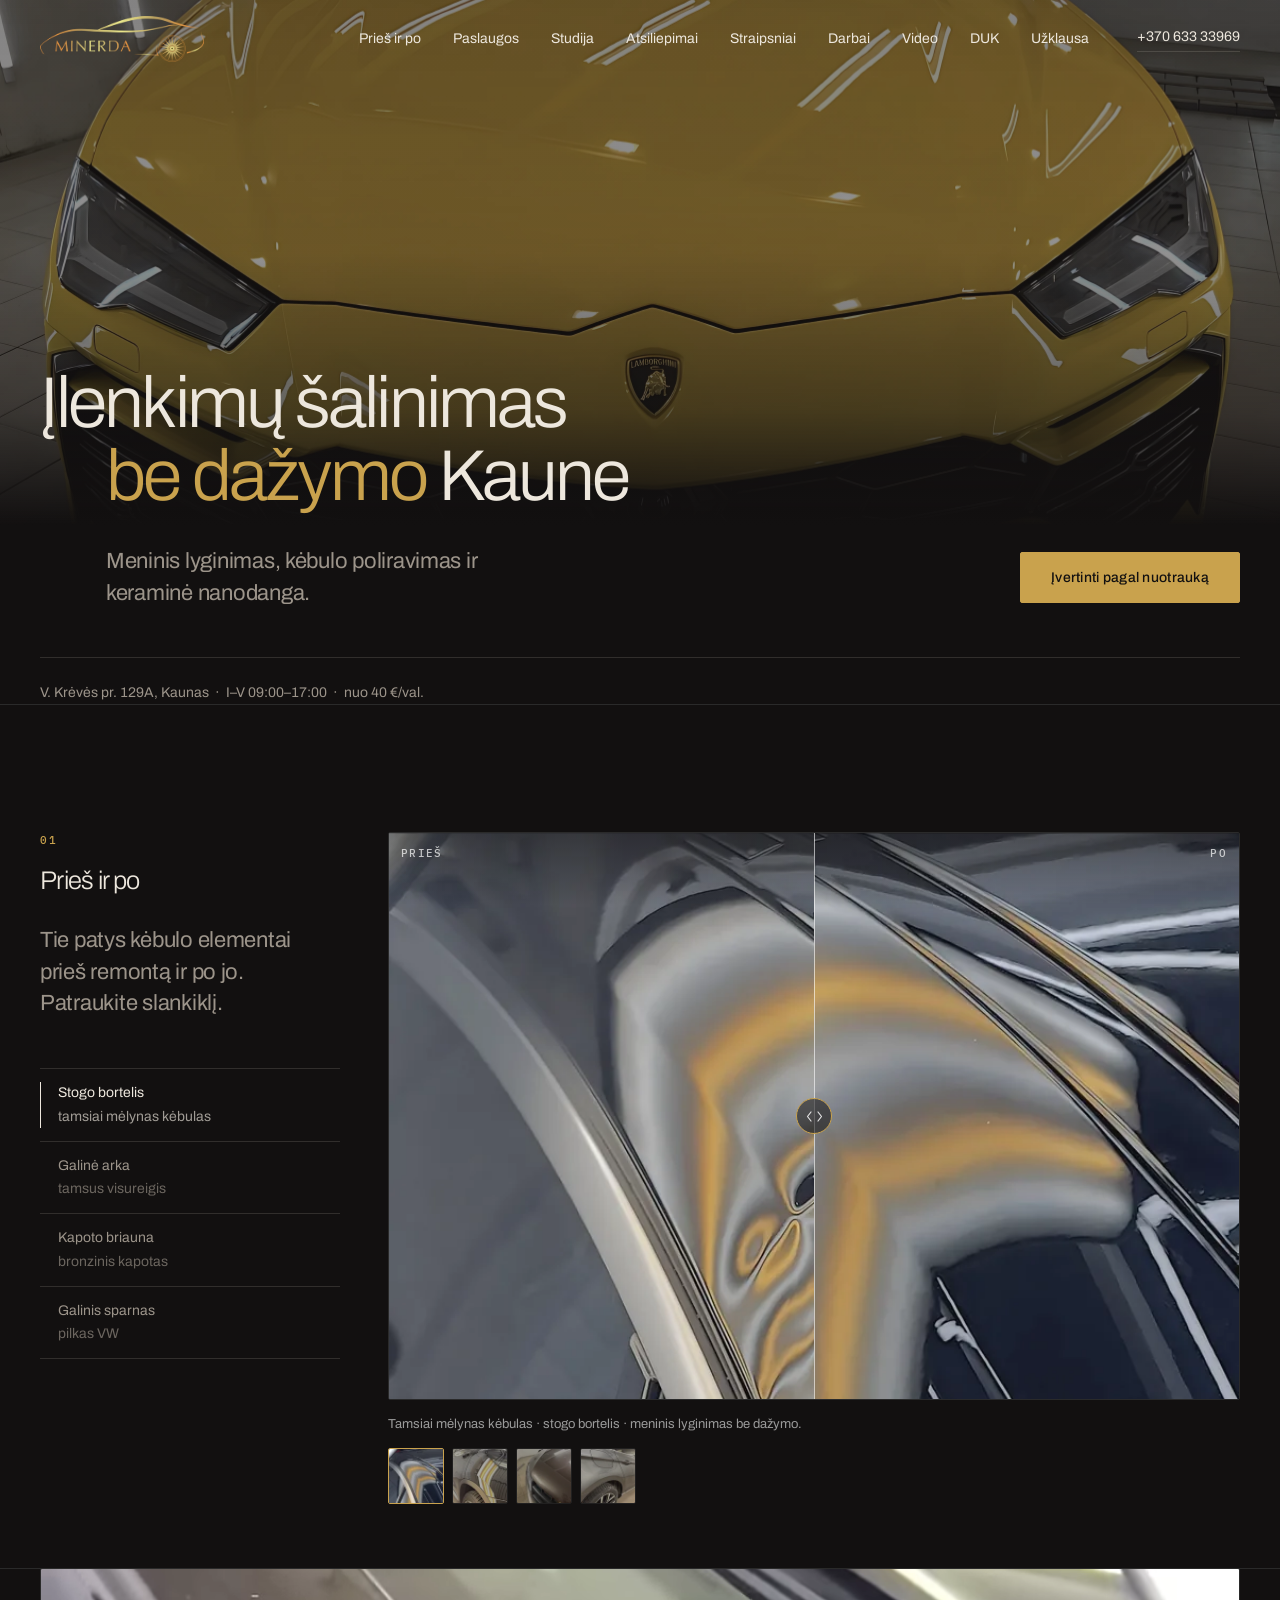
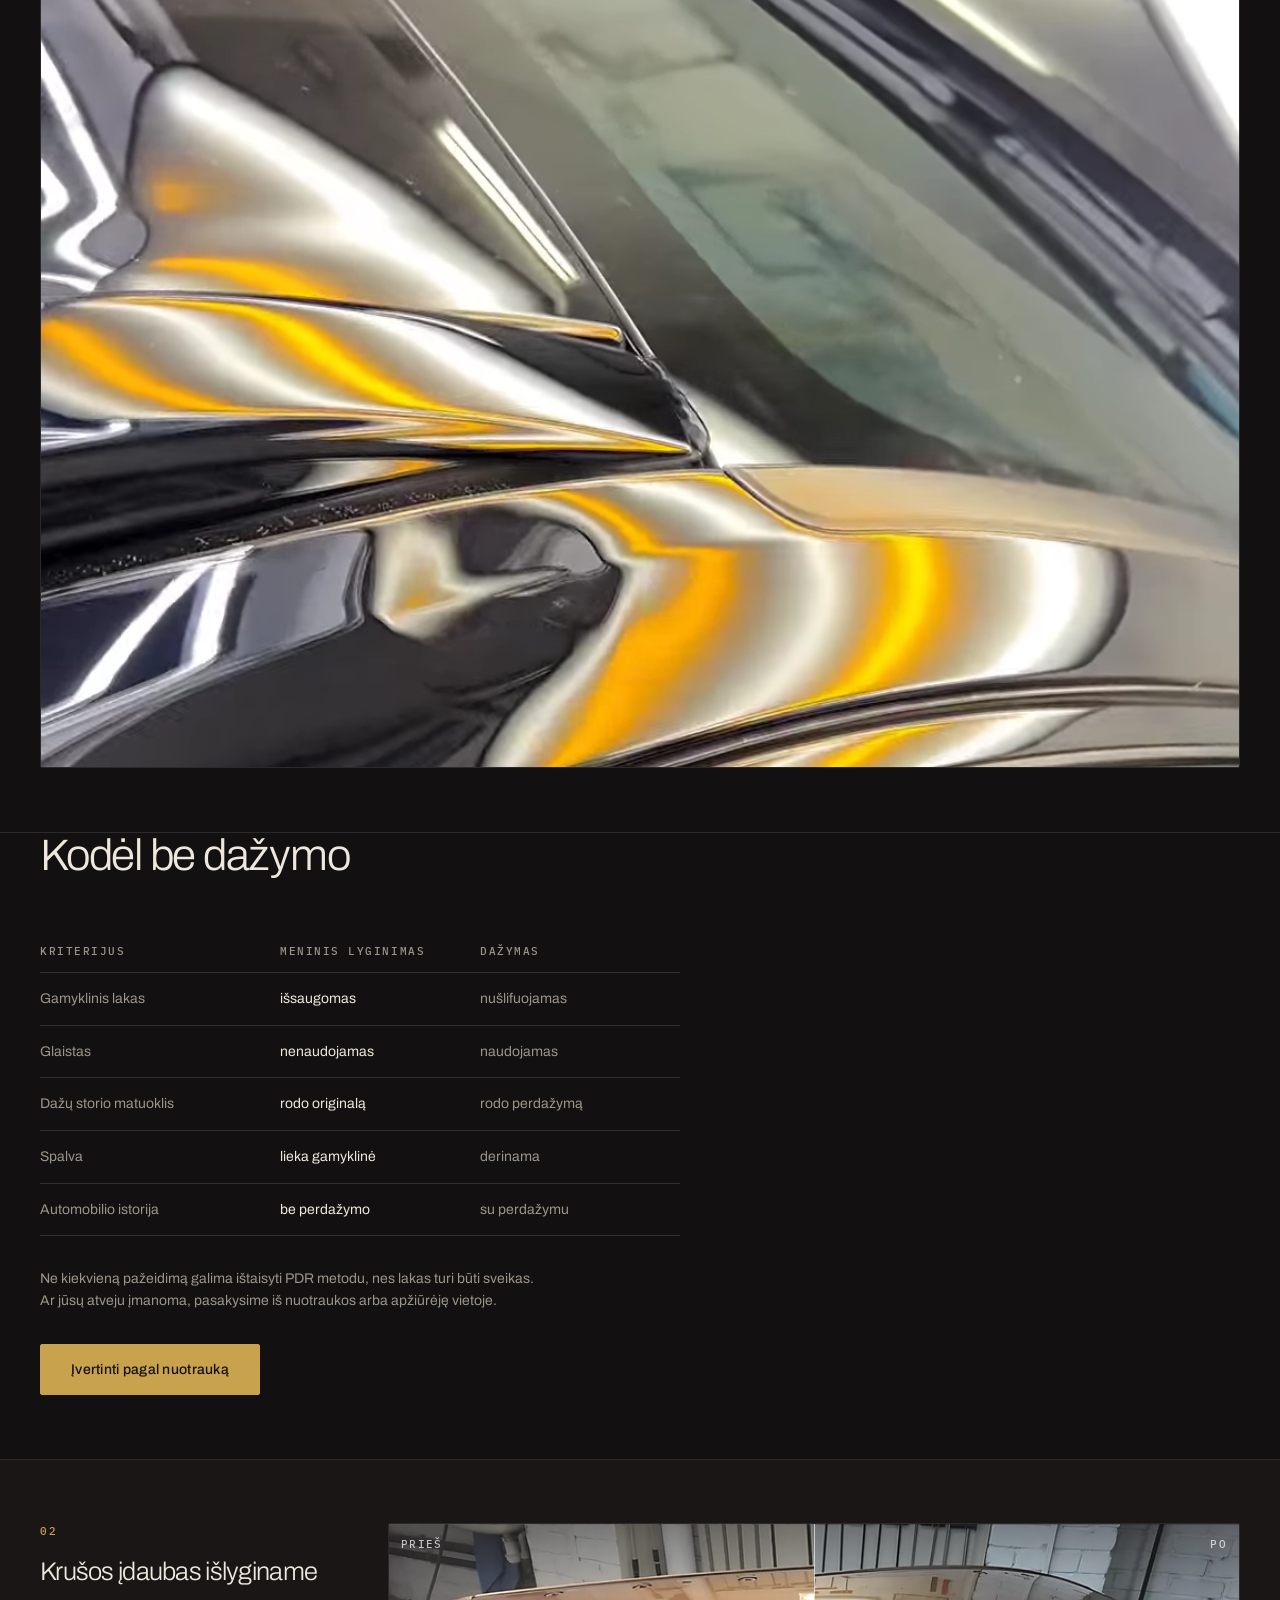
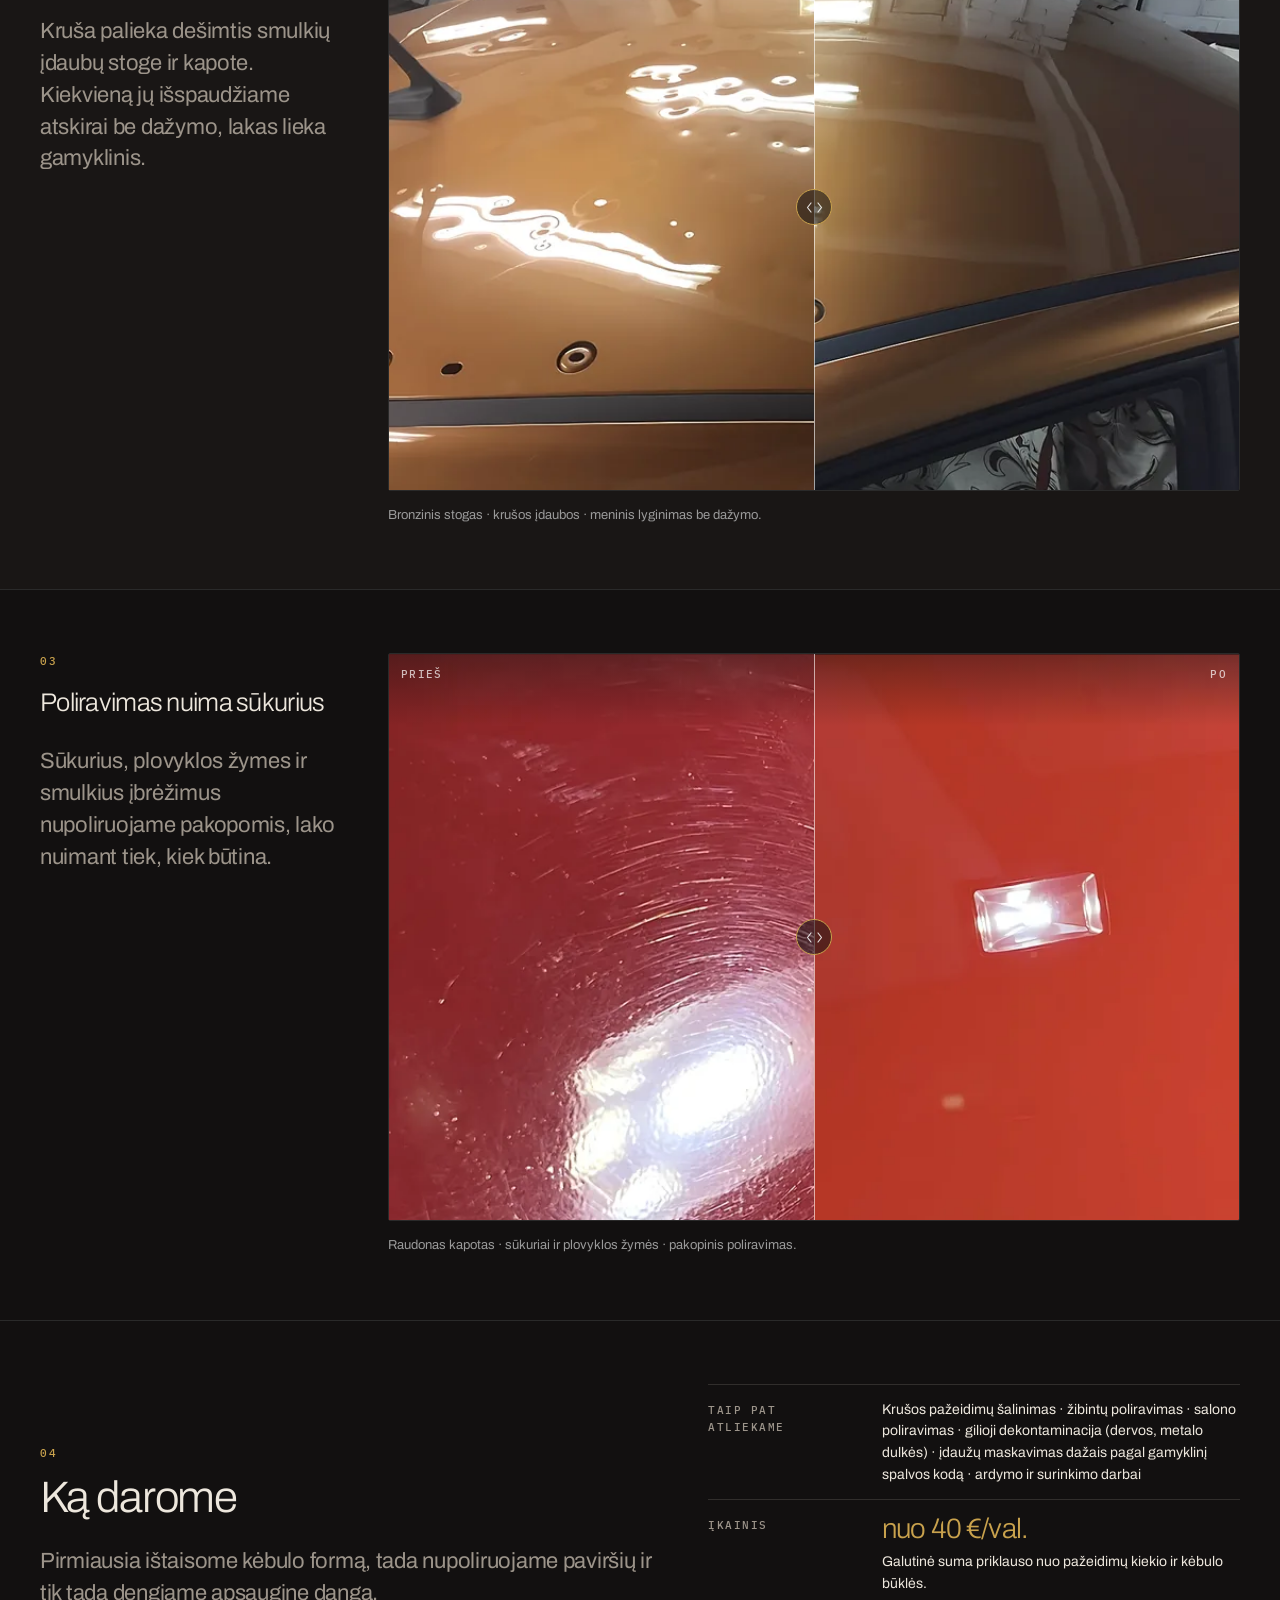
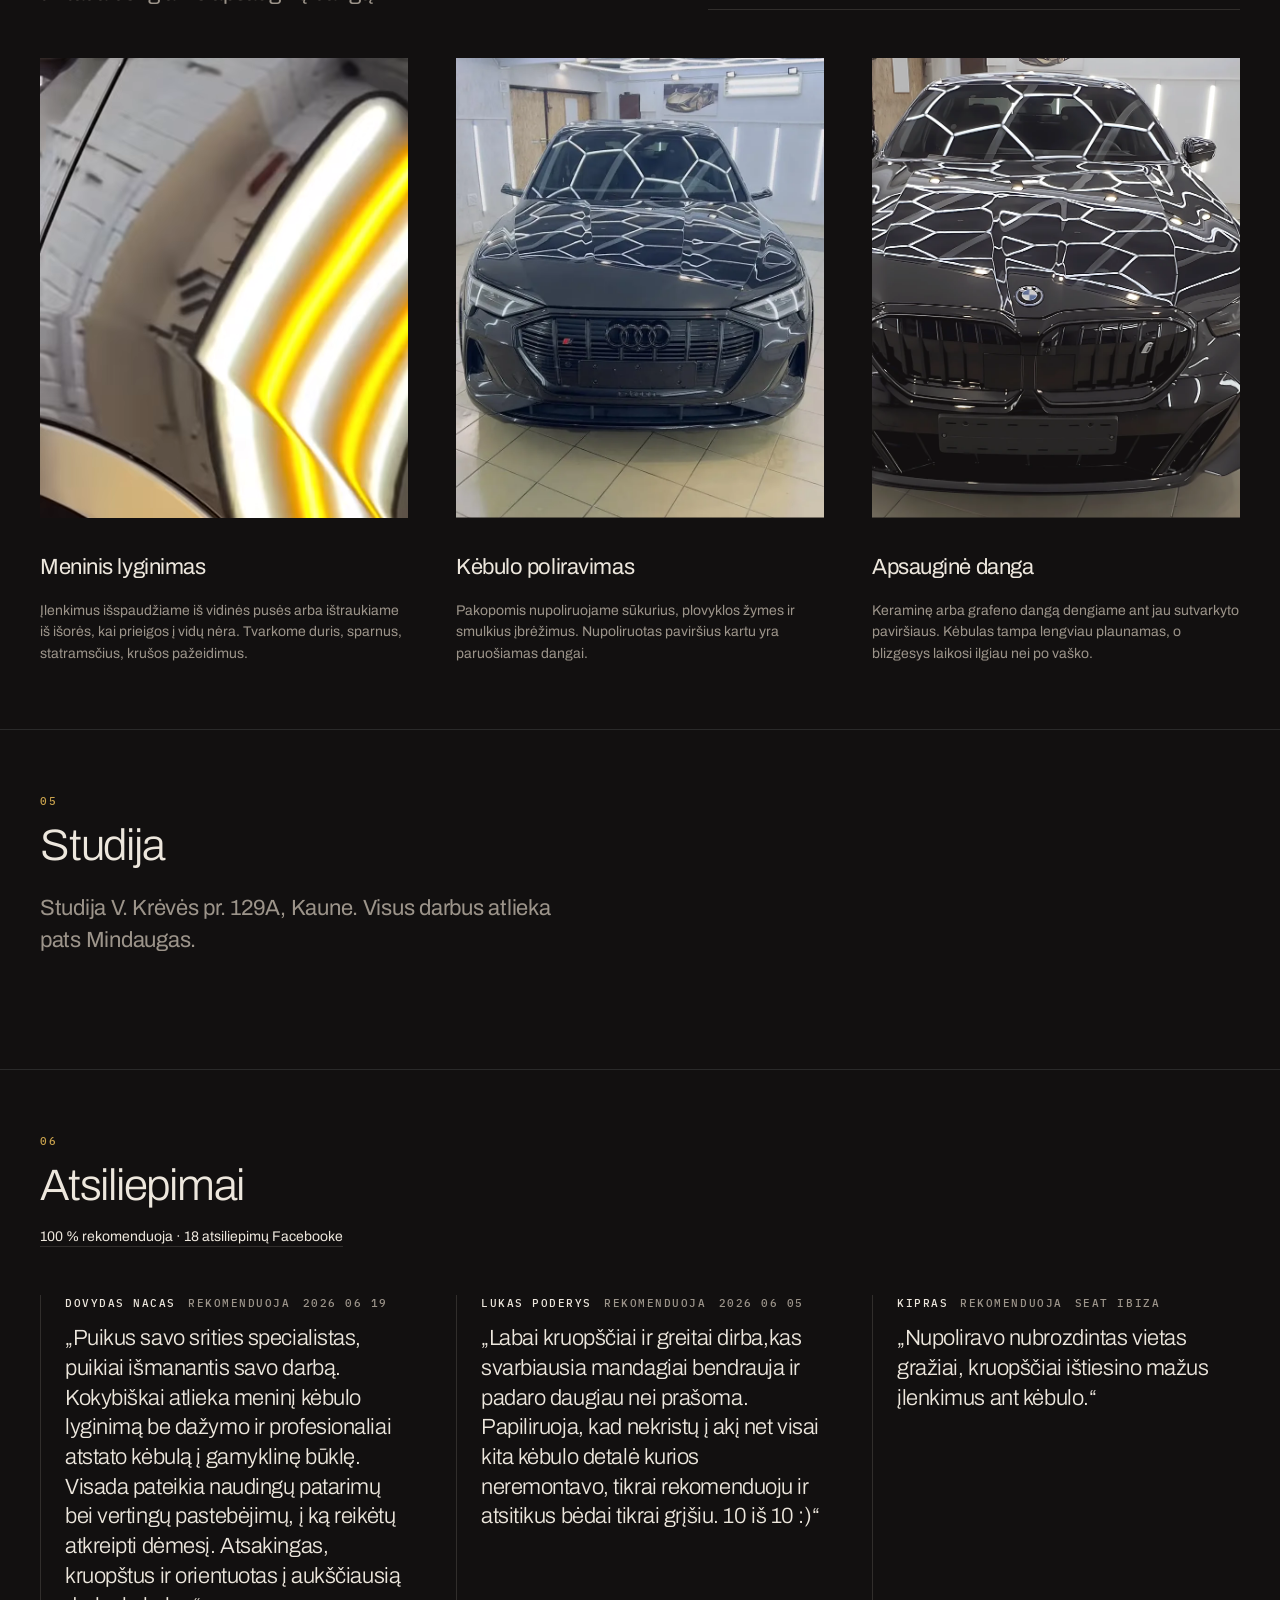
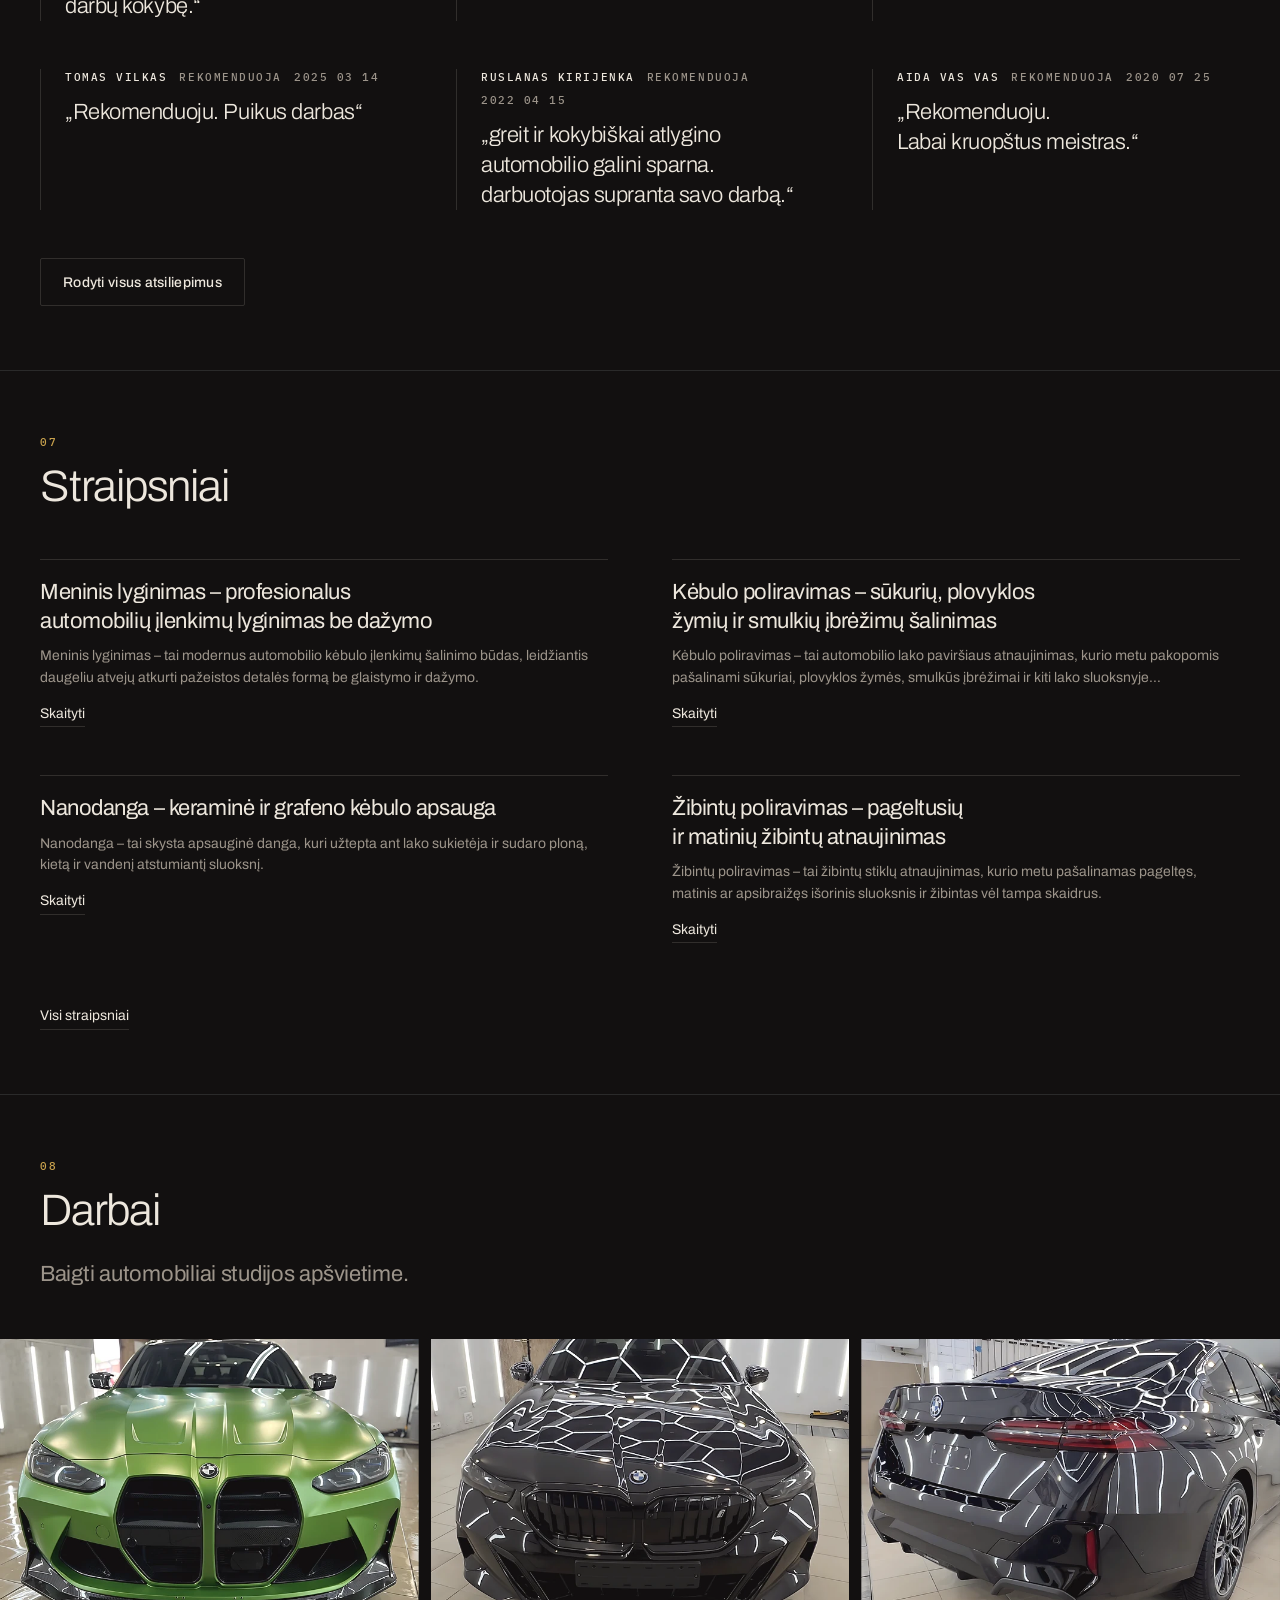
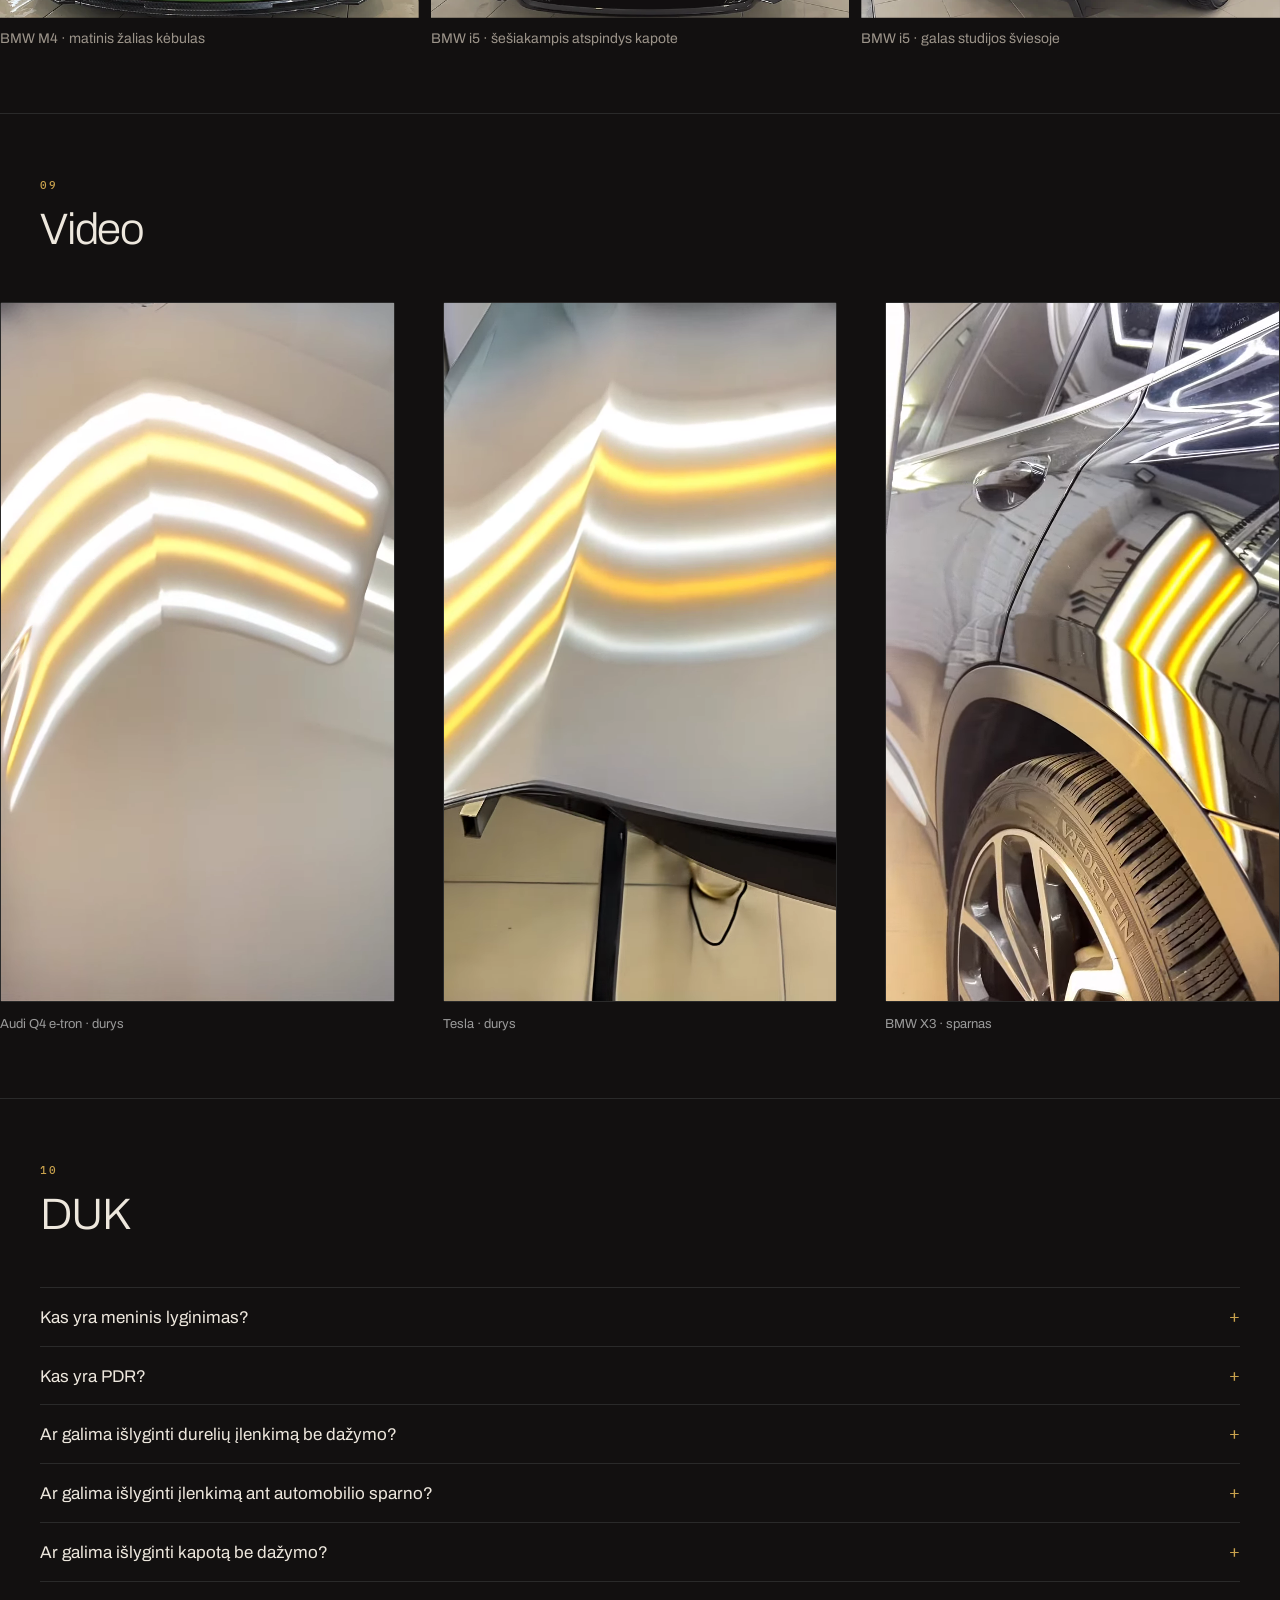
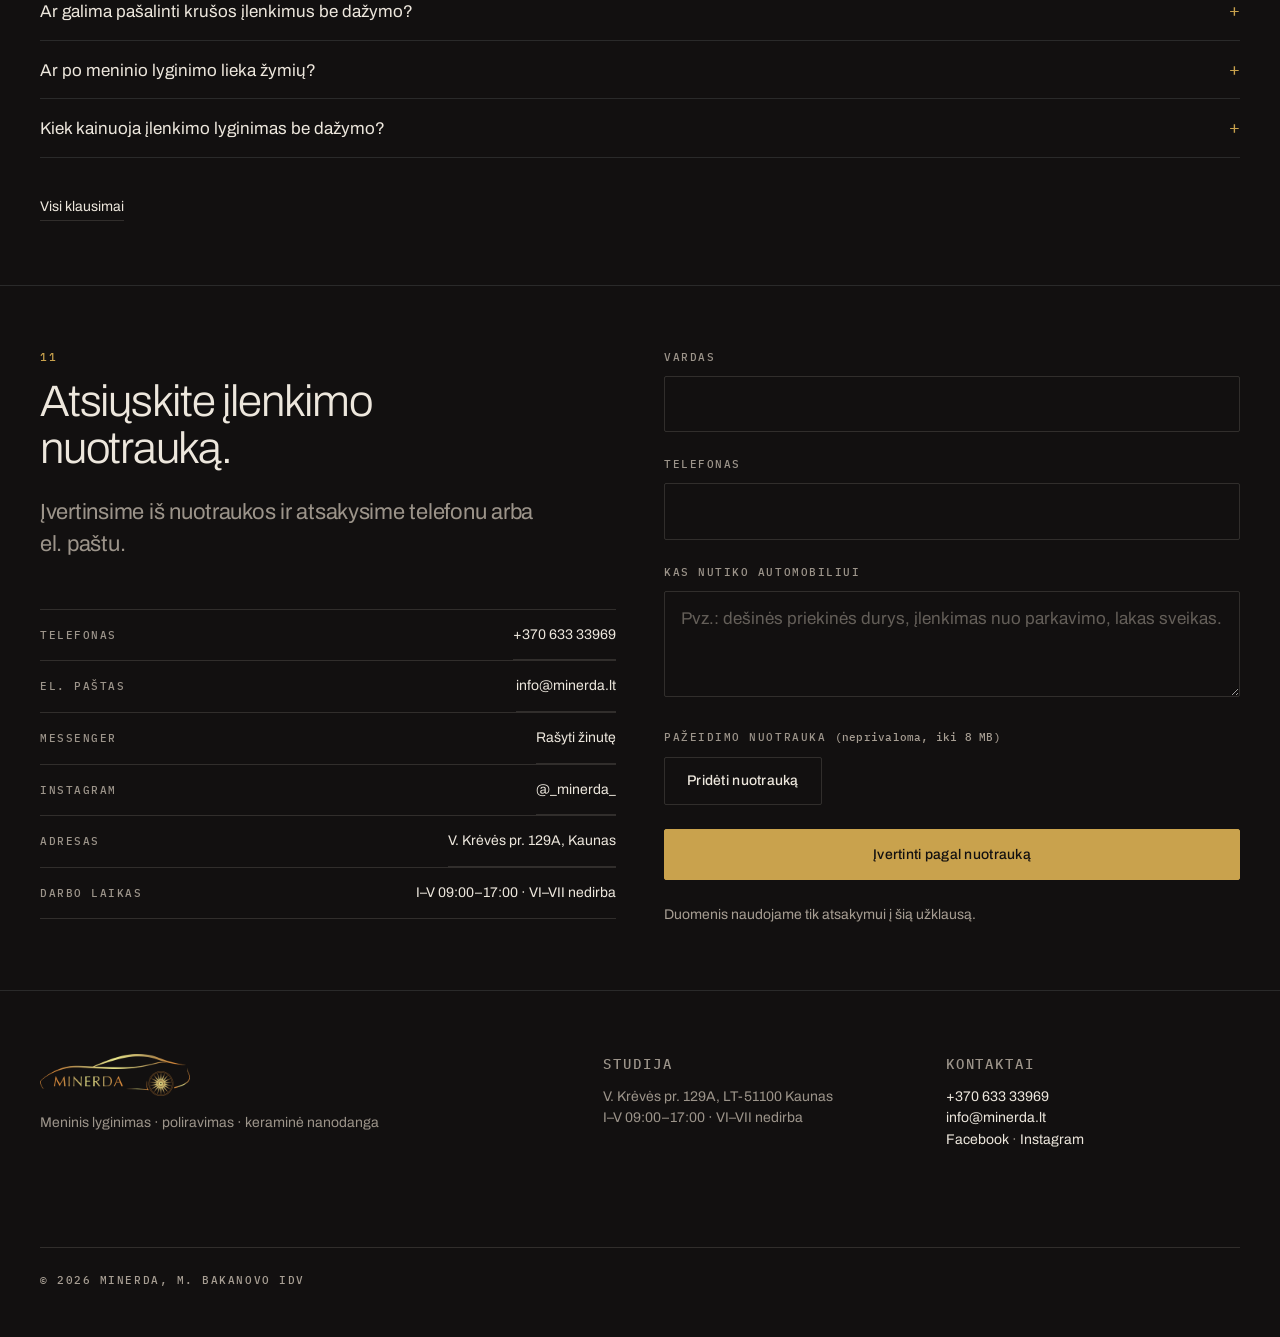
==== commit 650f2970: "Telefone ilgi sarasai suskleidziami + platesni tarpai Klientas: kompiuteryje viskas gerai, telefone " ====
--- a/index.html
+++ b/index.html
@@ -29,7 +29,7 @@
       href="https://fonts.googleapis.com/css2?family=Archivo:wght@300;400;500&family=IBM+Plex+Mono:wght@400;500&display=swap">
 <noscript><link rel="stylesheet"
       href="https://fonts.googleapis.com/css2?family=Archivo:wght@300;400;500&family=IBM+Plex+Mono:wght@400;500&display=swap"></noscript>
-<link rel="stylesheet" href="styles.css?v=20260909b">
+<link rel="stylesheet" href="styles.css?v=20260909c">
 <script>document.documentElement.className += ' js';</script>
 <script type="application/ld+json">
 {"@context":"https://schema.org","@type":"AutoBodyShop","name":"Minerda","alternateName":"Poliravimas Meninis Lyginimas keraminė nanodanga Minerda","url":"https://minerda.lt/","image":"https://minerda.lt/img/og.jpg","telephone":"+37063333969","address":{"@type":"PostalAddress","streetAddress":"V. Krėvės pr. 129A","addressLocality":"Kaunas","postalCode":"LT-51100","addressCountry":"LT"},"areaServed":"Kaunas","priceRange":"nuo 40 €/val.","openingHoursSpecification":[{"@type":"OpeningHoursSpecification","dayOfWeek":["Monday","Tuesday","Wednesday","Thursday","Friday"],"opens":"09:00","closes":"17:00"}],"sameAs":["https://www.facebook.com/profile.php?id=100054326658601","https://www.instagram.com/_minerda_/"],"makesOffer":[{"@type":"Offer","itemOffered":{"@type":"Service","name":"Meninis lyginimas (PDR)"}},{"@type":"Offer","itemOffered":{"@type":"Service","name":"Kėbulo poliravimas"}},{"@type":"Offer","itemOffered":{"@type":"Service","name":"Keraminė nanodanga"}}]}
@@ -555,6 +555,6 @@
 </div>
 
 <script src="lenis.min.js"></script>
-<script src="main.js?v=20260909b"></script>
+<script src="main.js?v=20260909c"></script>
 </body>
 </html>
--- a/styles.css
+++ b/styles.css
@@ -507,13 +507,13 @@
    ═══════════════════════════════════════════════════════════════ */
 @media (max-width:760px){
   :root{
-    --pad:22px; --gap-sec:48px; --gap-block:24px;
+    --pad:22px; --gap-sec:56px; --gap-block:24px;
     --t-h2:30px; --t-body:16px; --t-sm:15px;
   }
   body{font-size:16px; line-height:1.5; color:var(--body-c)}
   .sec{padding:var(--gap-sec) 0}
   .sec--ba{padding-top:var(--gap-sec)}
-  .head{margin-bottom:var(--s3)}
+  .head{margin-bottom:28px}
   .head h2,.head h3,.ba-rail h2,.form-grid__l h2{
     font-size:var(--t-h2); line-height:1.1; color:var(--text); letter-spacing:-.03em; margin-bottom:14px}
   .lead{font-size:16px; line-height:1.5; color:var(--body-c)}
@@ -562,13 +562,13 @@
 
   /* E2 — paslaugų kortelė vertikali */
   .svc{grid-template-columns:1fr; gap:0}
-  .svc__i{display:block; padding:14px 0}
+  .svc__i{display:block; padding:20px 0}
   .svc__i:first-child{padding-top:0}
   .svc__i + .svc__i{border-top:1px solid var(--line-2)}
   .svc__media{aspect-ratio:16/9; margin:0 calc(var(--pad)*-1) 14px; border-radius:0}
   .svc__i h3{font-size:20px; color:var(--text); margin-bottom:8px; letter-spacing:-.02em}
   .svc__i p{font-size:15px; color:var(--desc-c); line-height:1.5}
-  .more > div{grid-template-columns:1fr; gap:6px; padding:16px 0}
+  .more > div{grid-template-columns:1fr; gap:8px; padding:18px 0}
   .more dd{font-size:15px; color:var(--desc-c)}
   .more .price,.price{font-size:40px; margin-bottom:8px}
 
@@ -578,7 +578,7 @@
   .facts dd{font-size:15px}
 
   /* E4 — #darbai: horizontalus scroll-snap, 72vw kortelės */
-  .sec--gal .head{margin-bottom:var(--s3)}
+  .sec--gal .head{margin-bottom:28px}
   .gal{
     display:flex; gap:12px; overflow-x:auto; scroll-snap-type:x mandatory;
     -webkit-overflow-scrolling:touch; scrollbar-width:none;
@@ -590,7 +590,7 @@
   .gal__cap{font-size:13px; color:var(--cap-c); margin-top:10px}
 
   /* C2 — video juosta: 78vw, matosi 1,2 kortelės */
-  .sec--video .head{margin-bottom:var(--s3)}
+  .sec--video .head{margin-bottom:28px}
   .vrail{
     display:flex; gap:12px; overflow-x:auto; scroll-snap-type:x mandatory;
     -webkit-overflow-scrolling:touch; scrollbar-width:none;
@@ -609,9 +609,9 @@
   /* E5 — forma */
   .form-grid{gap:var(--s3)}
   .contacts{margin-top:var(--s3)}
-  .field{margin-bottom:14px}
-  .contacts li{padding:11px 0}
-  .contacts a{padding:11px 0; margin:-11px 0}
+  .field{margin-bottom:18px}
+  .contacts li{padding:13px 0}
+  .contacts a{padding:13px 0; margin:-13px 0}
   .field input,.field textarea{min-height:52px; border:1px solid #333; font-size:16px}
   .field input:focus,.field textarea:focus{border:1px solid var(--gold)}
   .field .file-btn{width:100%; border-color:#333}
@@ -775,25 +775,28 @@
 .rev__stat a:hover{border-bottom-color:var(--text)}
 .rev{list-style:none; margin:0; padding:0; display:grid; grid-template-columns:repeat(3,minmax(0,1fr)); gap:var(--gap-block)}
 .rev__i{padding-left:var(--s3); border-left:1px solid var(--line); max-width:62ch}
-.rev__i[hidden]{display:none}
 .rev__meta{display:flex; flex-wrap:wrap; gap:6px 12px; margin-bottom:12px;
   font-family:var(--m); font-size:var(--t-label); font-weight:500; letter-spacing:.14em; text-transform:uppercase; color:var(--muted)}
 .rev__name{color:var(--text)}
 .rev__t{font-size:var(--t-lead); font-weight:300; letter-spacing:-.02em; line-height:1.35}
-.rev__more{
+/* „Rodyti daugiau" — vienas mygtukas visiems suskleistiems sąrašams */
+.showall{
   display:inline-flex; align-items:center; justify-content:center; margin-top:var(--gap-block);
   min-height:48px; padding:12px 22px; border:1px solid var(--line); border-radius:var(--r);
   background:transparent; color:var(--text); font-family:var(--f); font-size:var(--t-sm); font-weight:500;
   letter-spacing:.02em; cursor:pointer; transition:border-color var(--d-ui) var(--e), transform 100ms var(--e);
 }
-.rev__more[hidden]{display:none}
-.rev__more:hover{border-color:var(--text)}
-.rev__more:active{transform:scale(.98)}
+.showall[hidden]{display:none}
+.showall:hover{border-color:var(--text)}
+.showall:active{transform:scale(.98)}
+/* suskleisti elementai: [hidden] turi nugalėti grid/flex display taisykles */
+[data-collapse] > [hidden],[data-collapse-m] > [hidden]{display:none !important}
 @media (max-width:1100px){ .rev{grid-template-columns:repeat(2,minmax(0,1fr))} }
 @media (max-width:760px){
-  .rev{grid-template-columns:1fr; gap:var(--s3)}
+  .rev{grid-template-columns:1fr; gap:30px}
+  .rev__i{padding-left:18px}
   .rev__t{font-size:18px}
-  .rev__more{width:100%}
+  .showall{width:100%}
   .rev__stat{margin-top:-4px}
 }
 
@@ -847,7 +850,10 @@
 .faq details > div p:last-child{margin-bottom:0}
 @media (max-width:1100px){ .cards{grid-template-columns:repeat(2,minmax(0,1fr))} }
 @media (max-width:760px){
-  .cards{grid-template-columns:1fr; gap:var(--s3)}
+  .cards{grid-template-columns:1fr; gap:30px}
+  .card{padding-top:22px}
+  .faq summary{padding:19px 0}
+  .faq details > div{padding-bottom:20px}
   .sec--art,.sec--list{padding-top:calc(78px + 24px)}
   .art h1{font-size:30px}
   .art h2{font-size:24px}
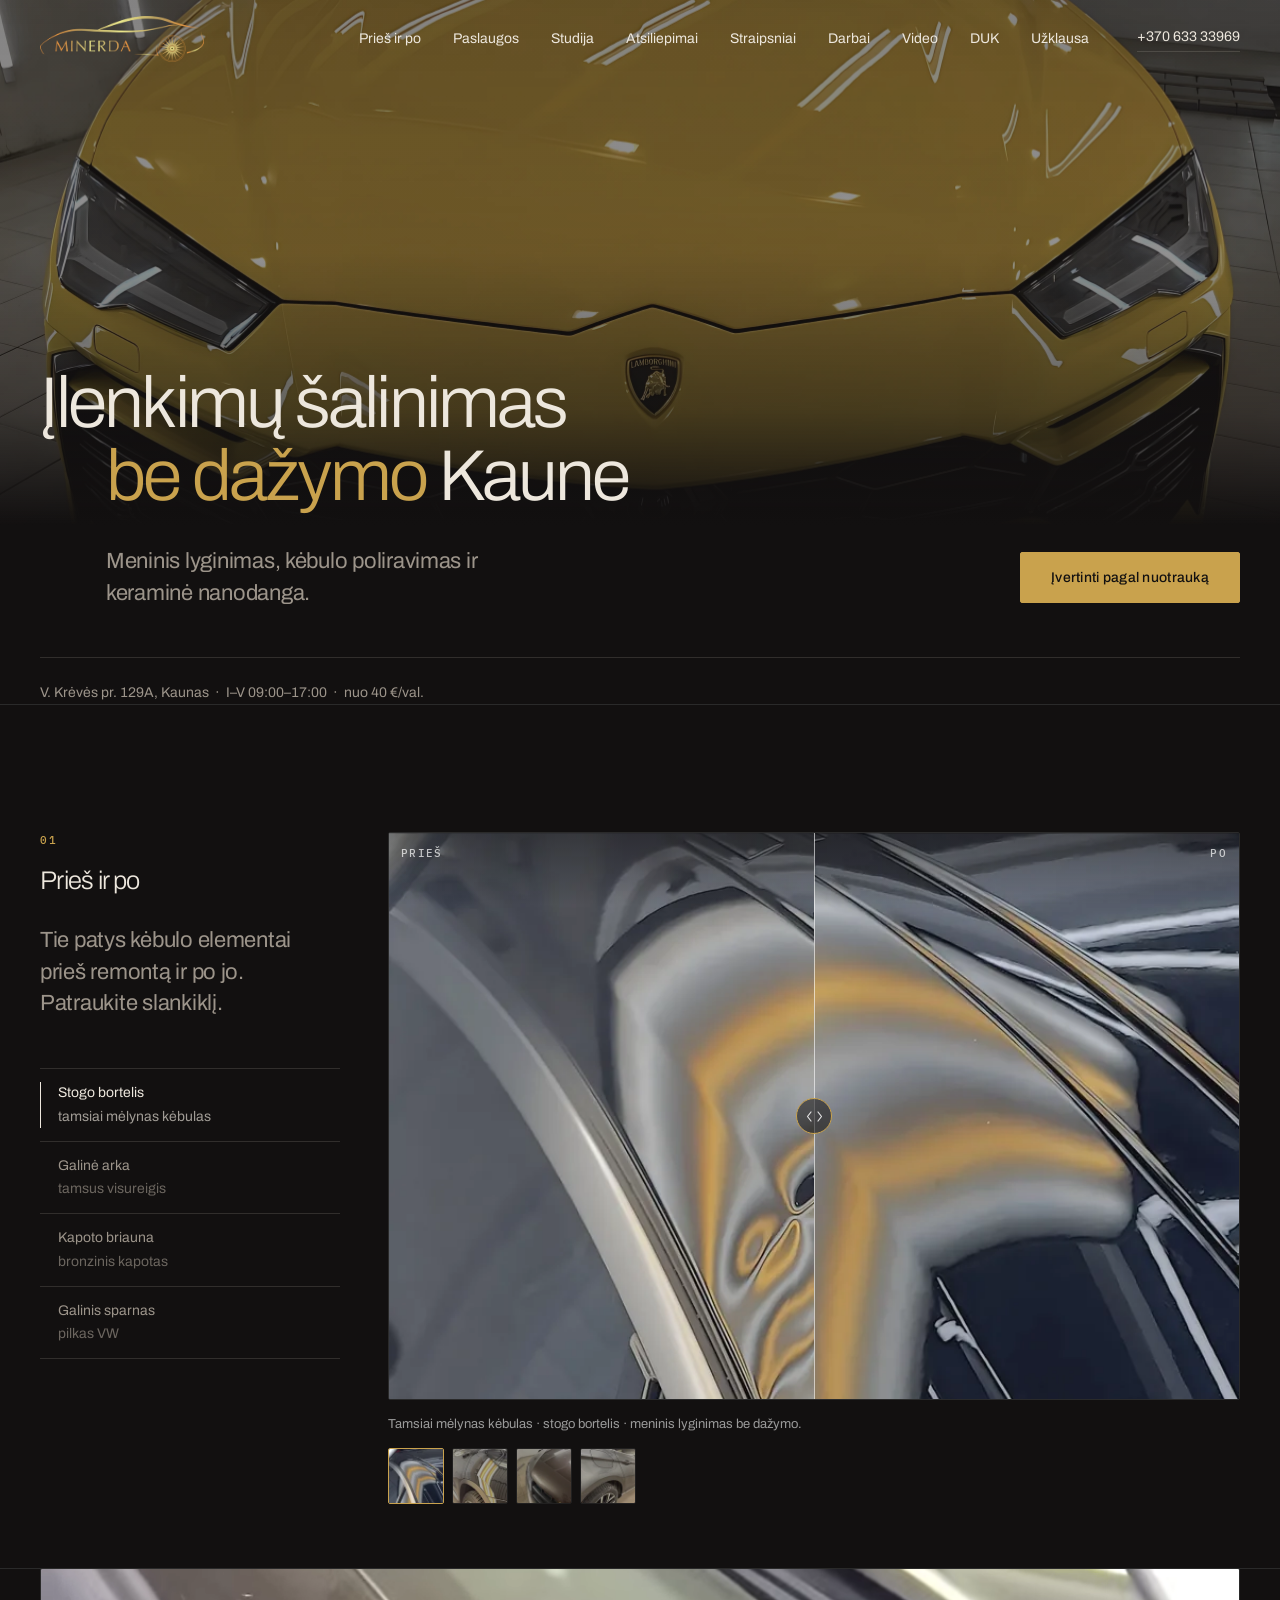
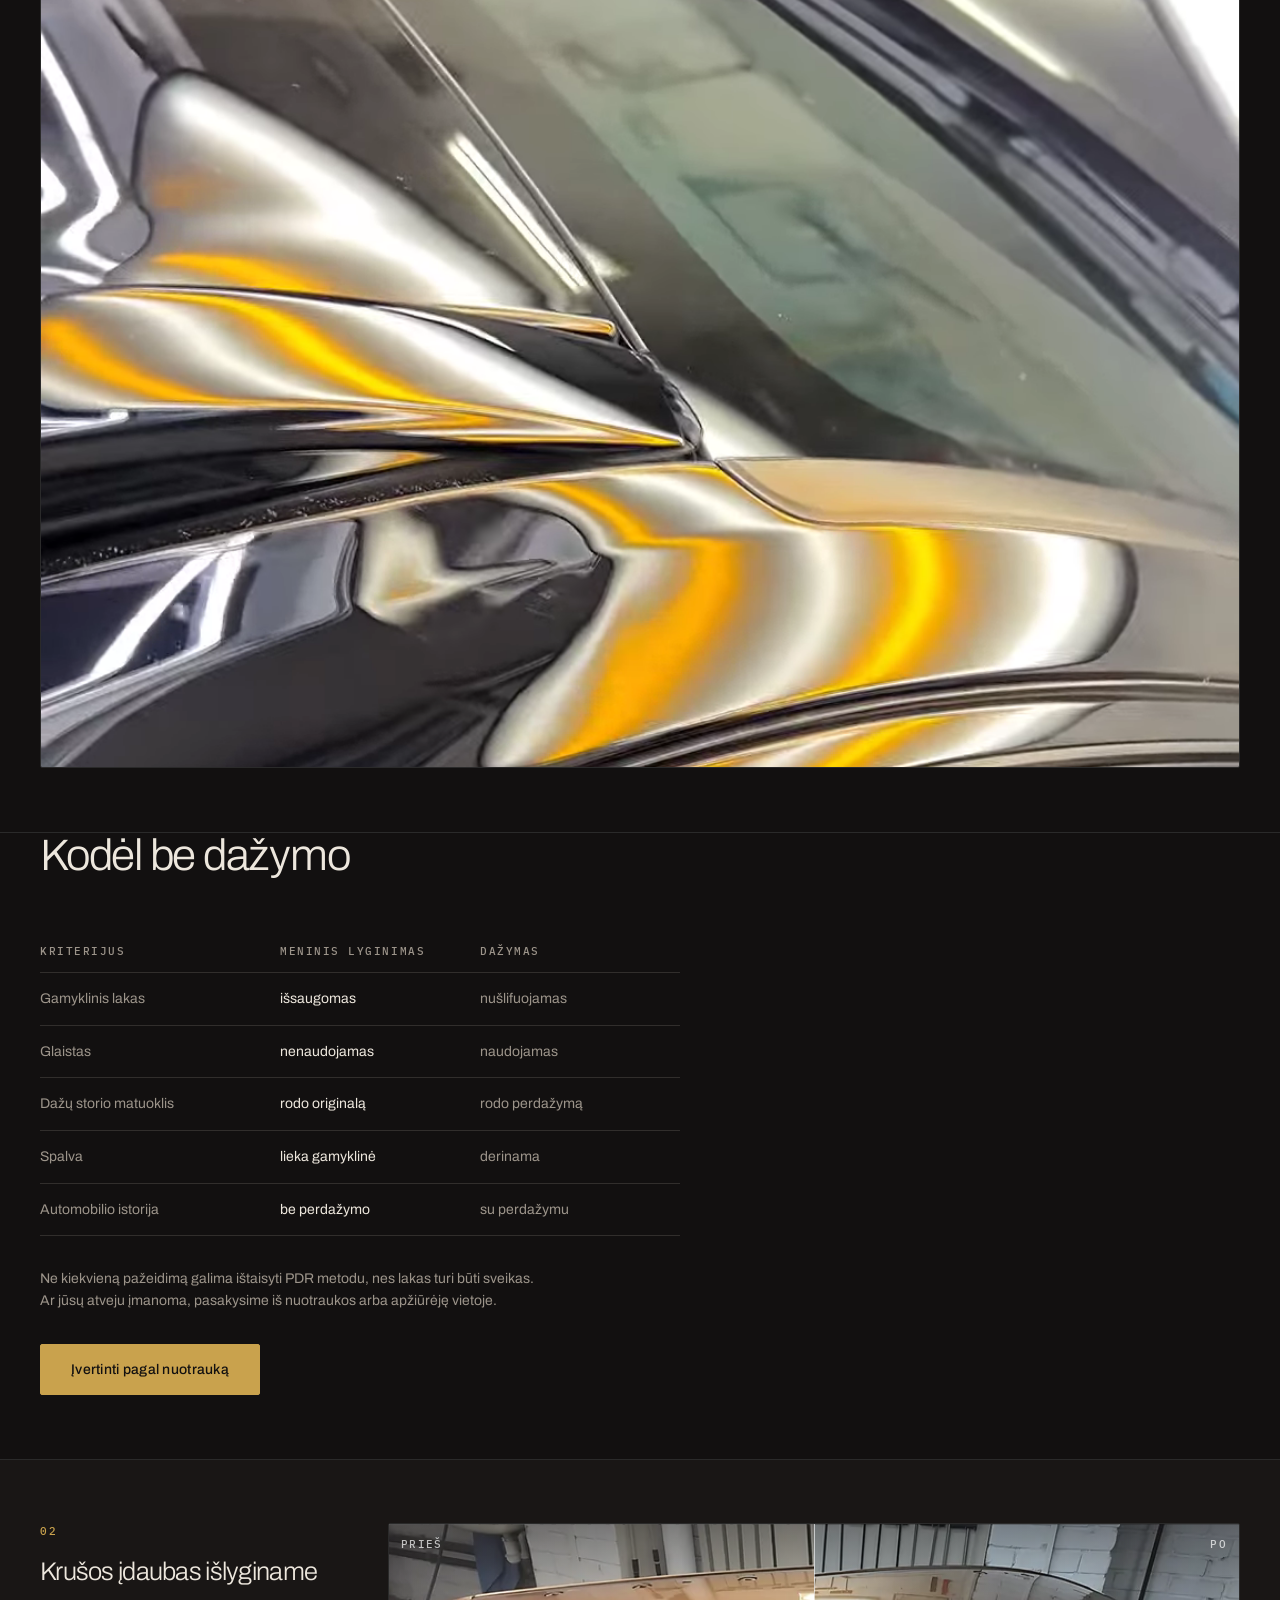
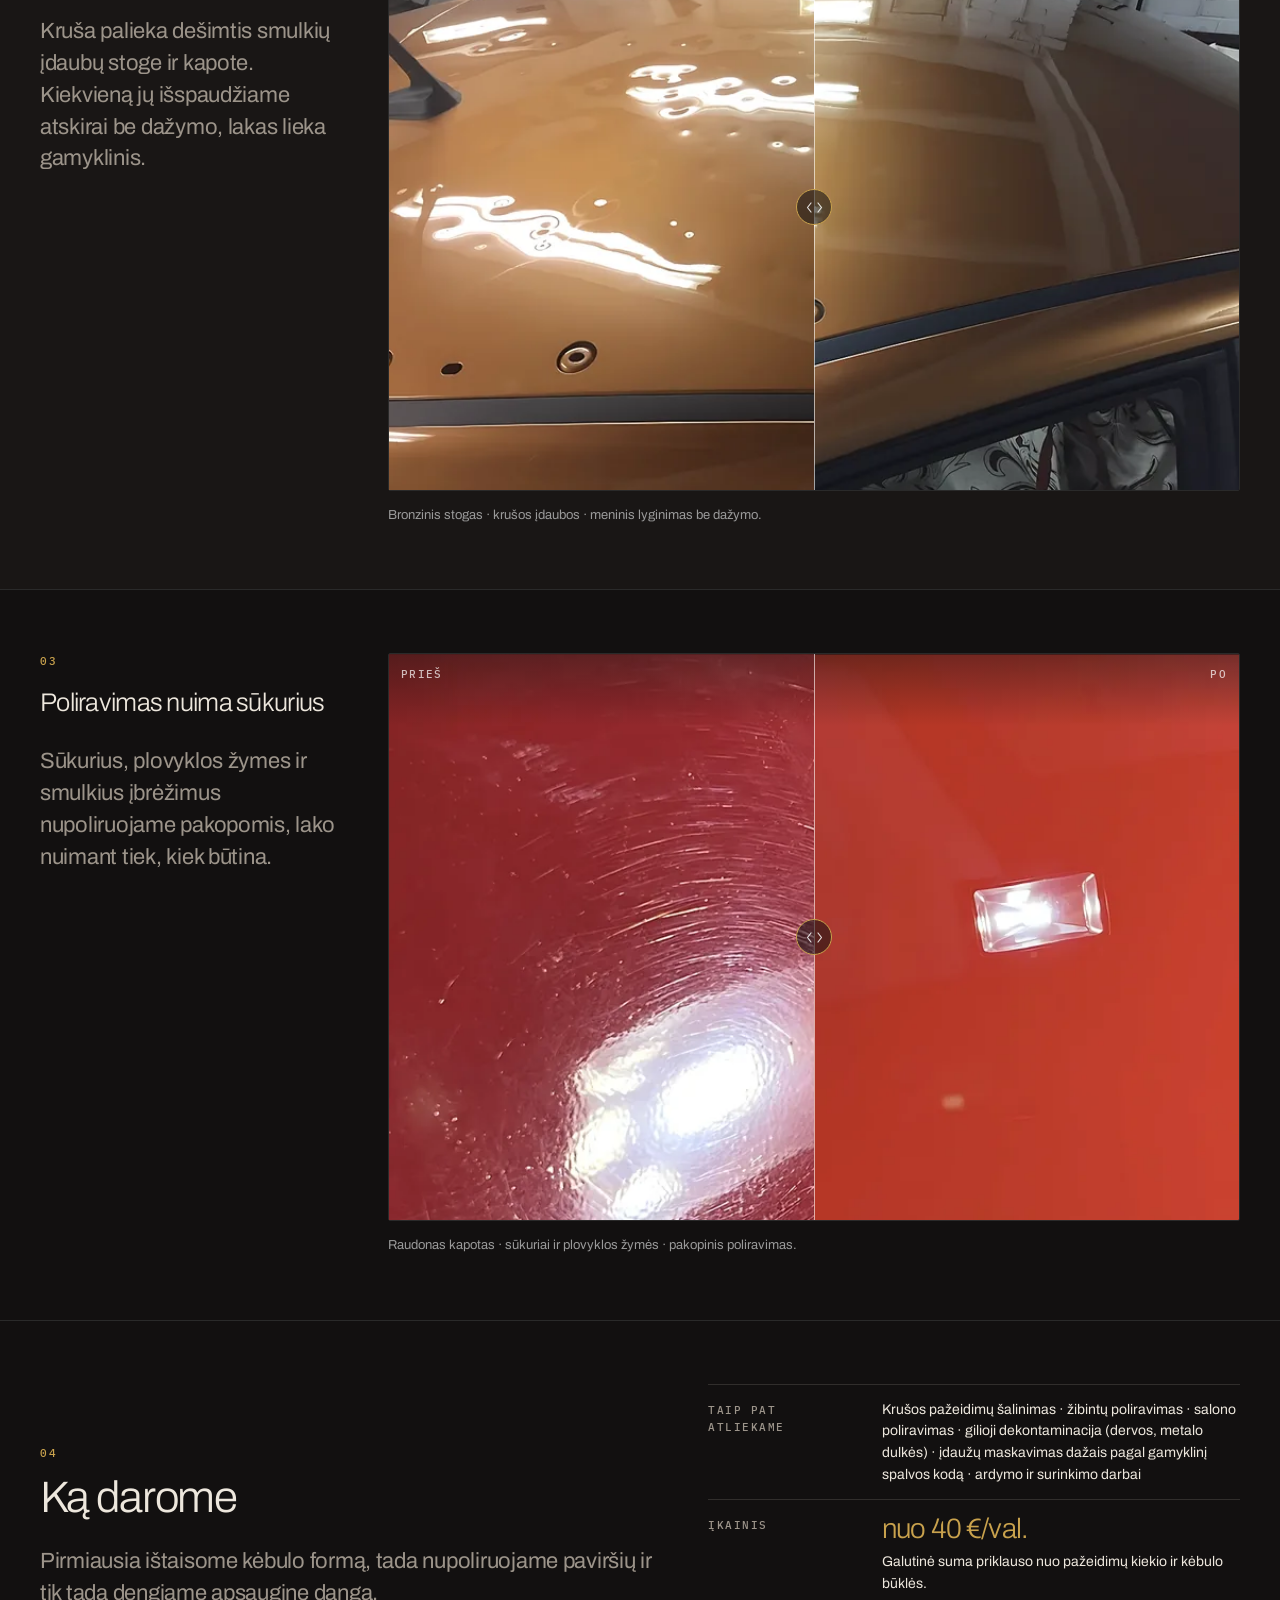
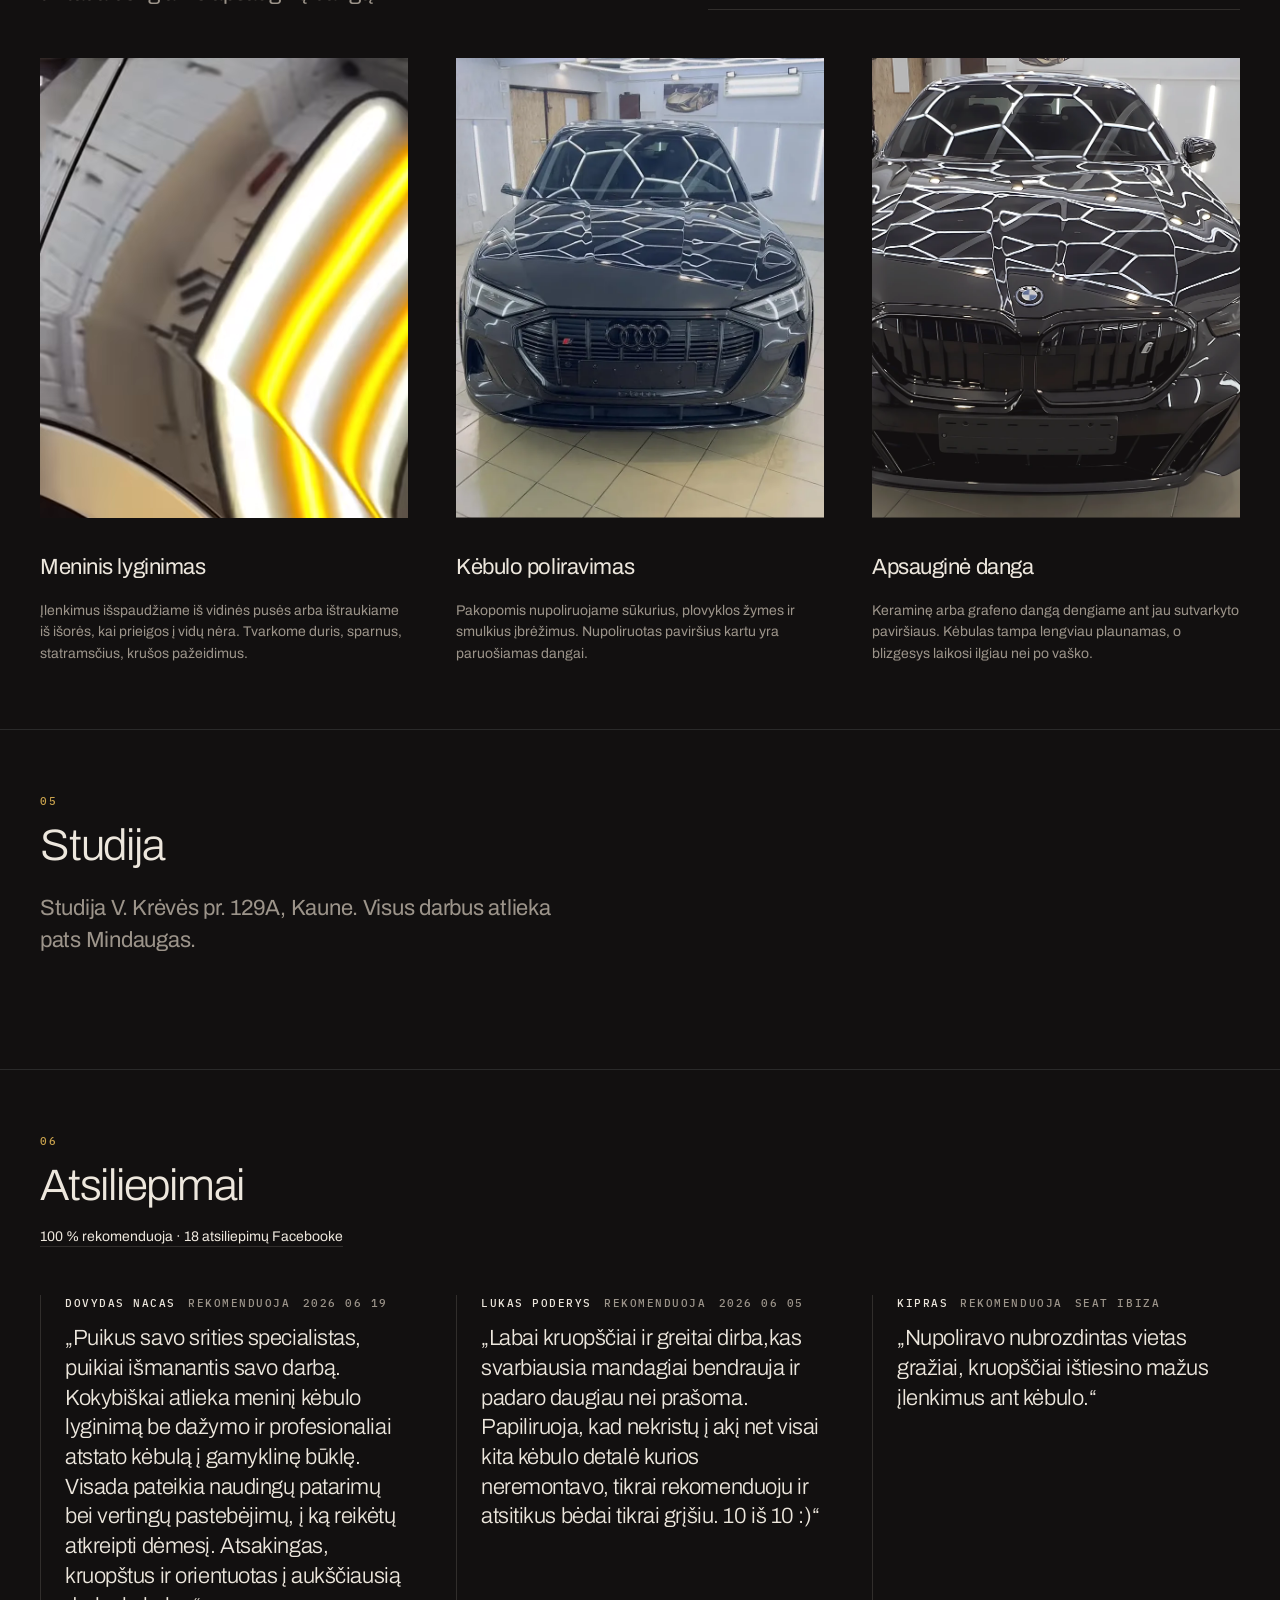
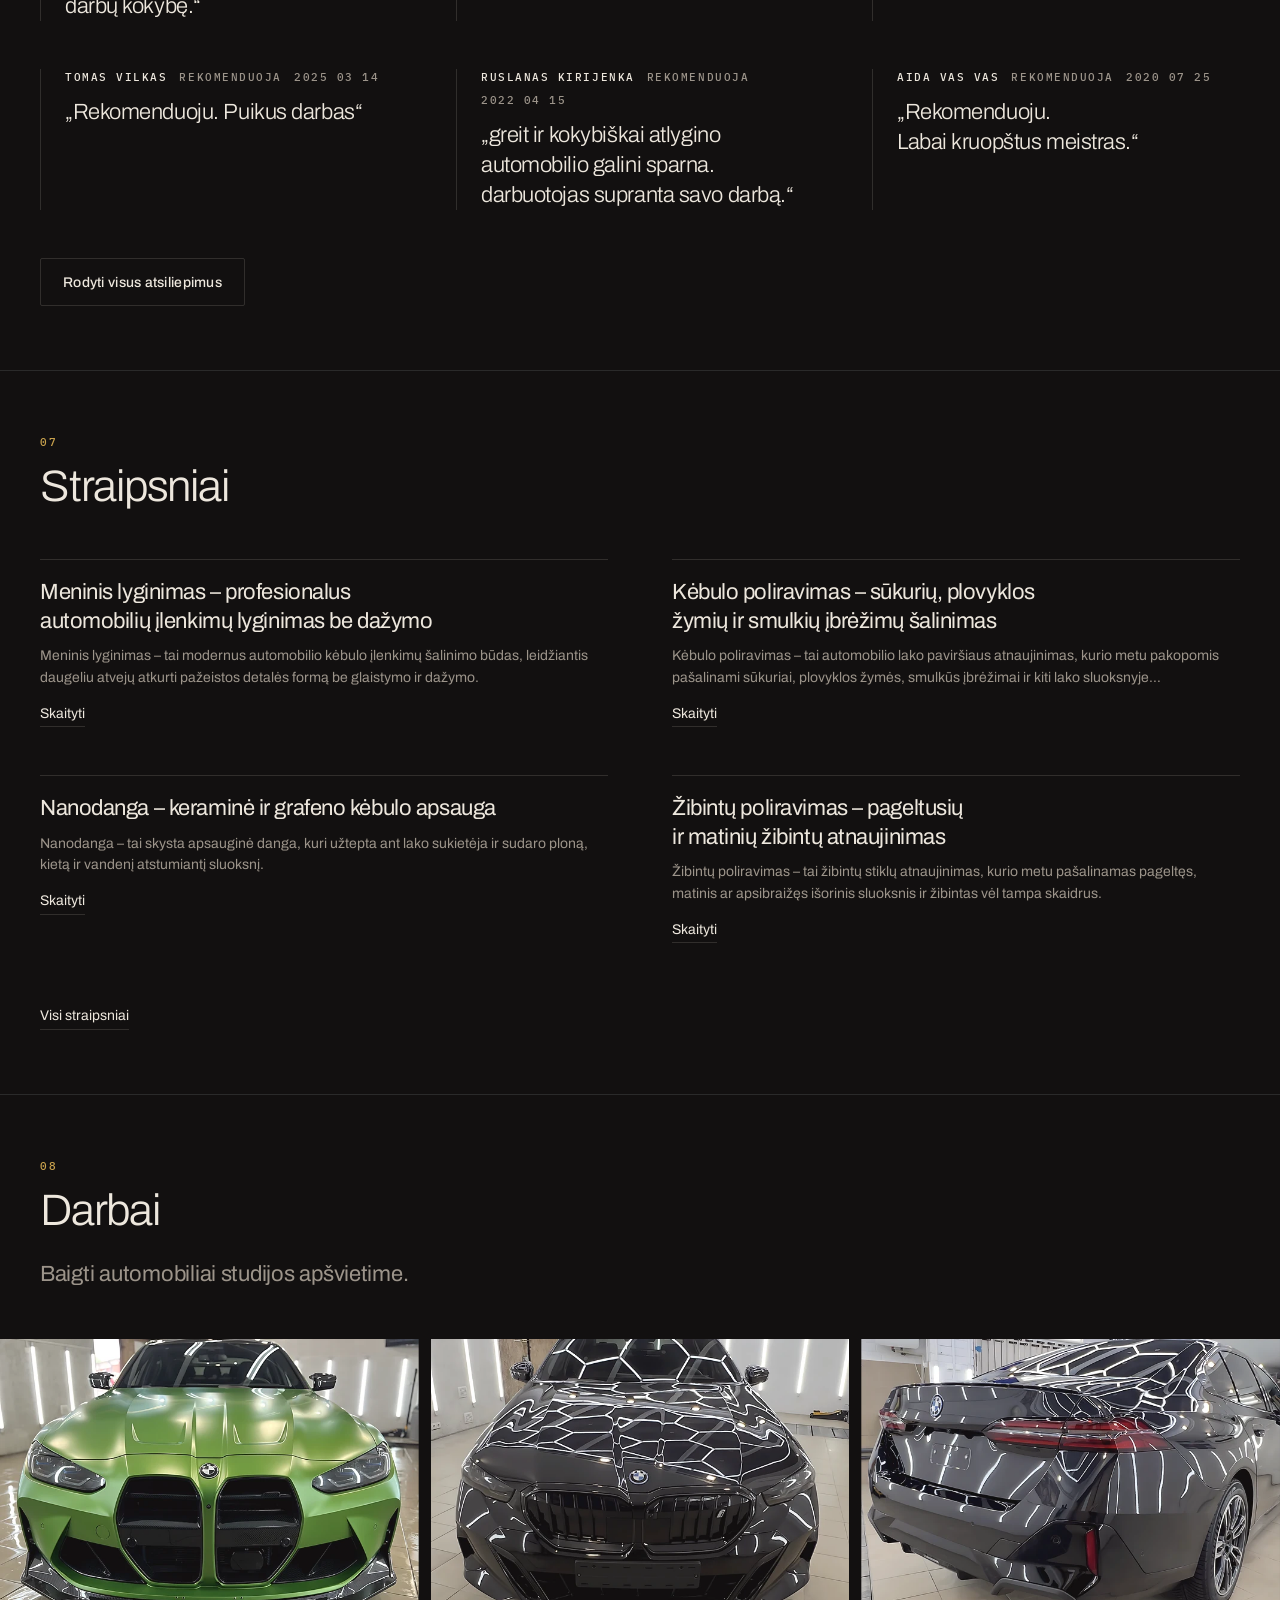
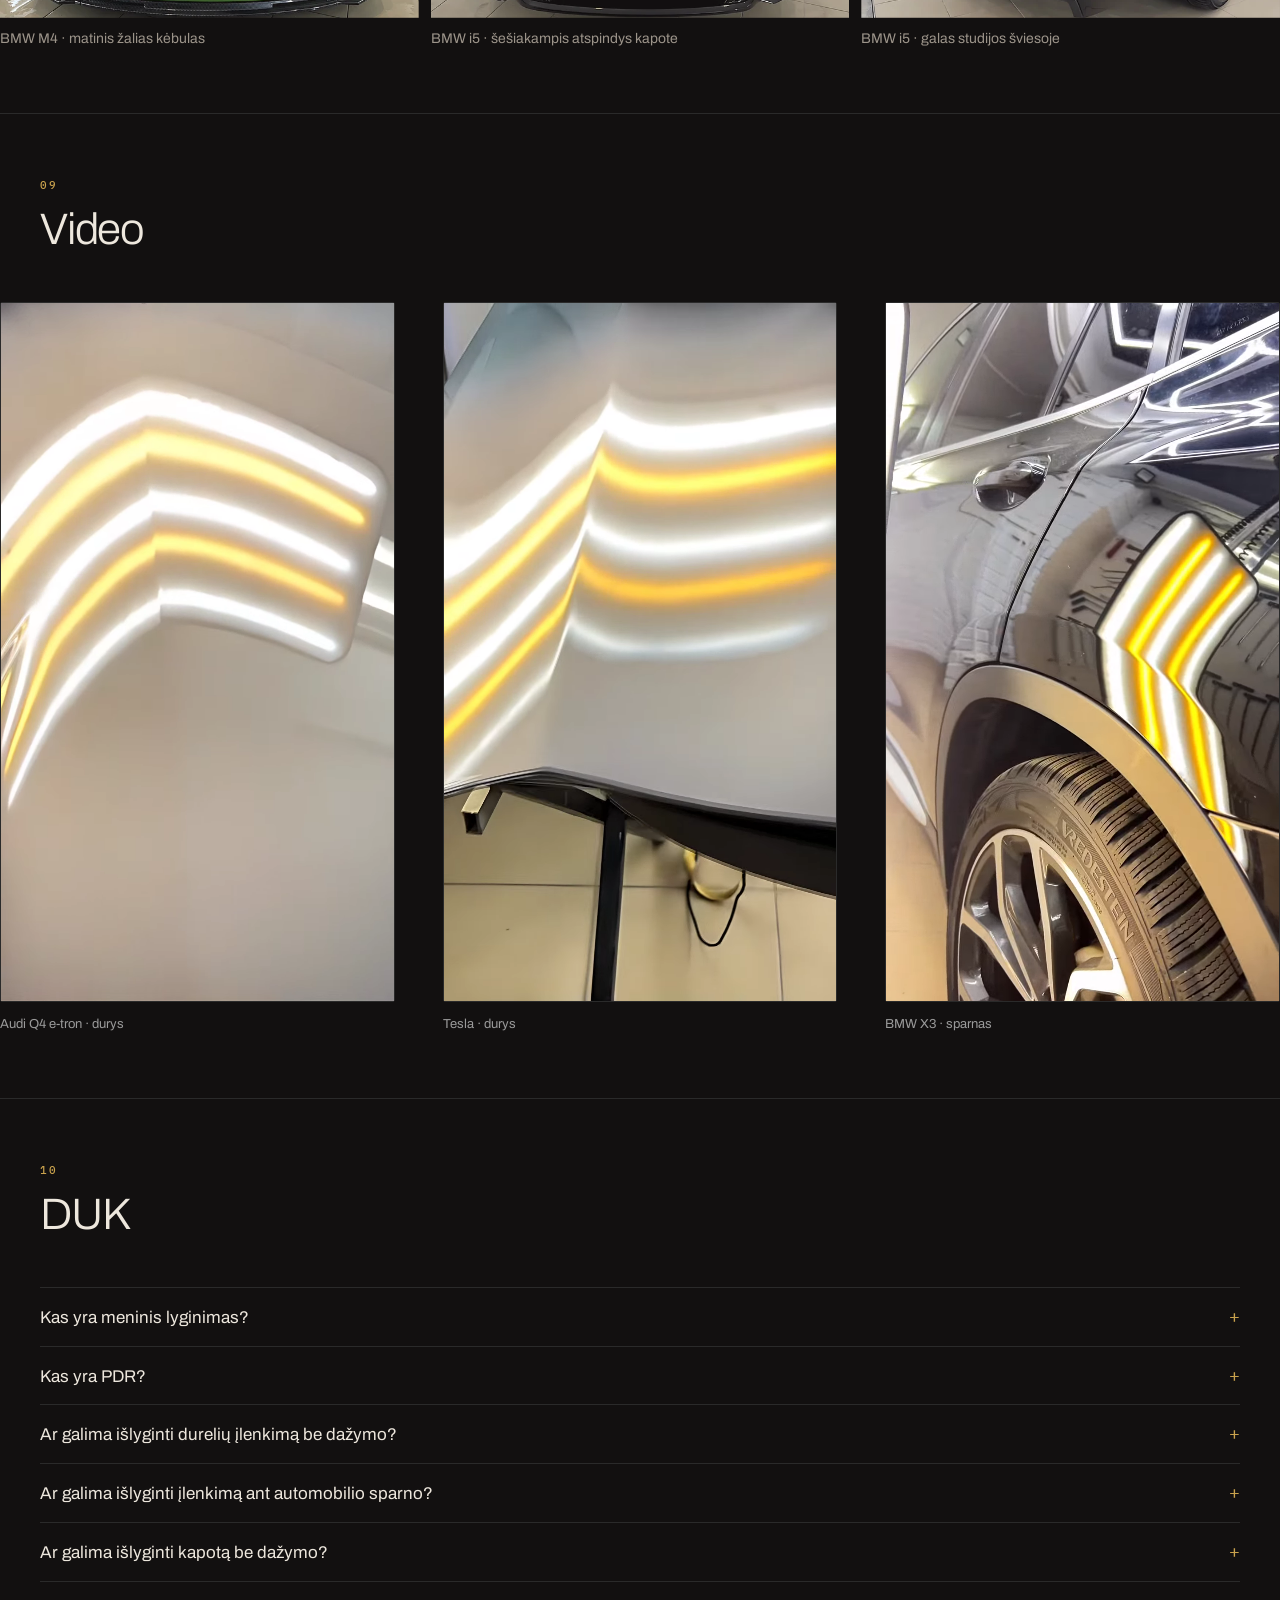
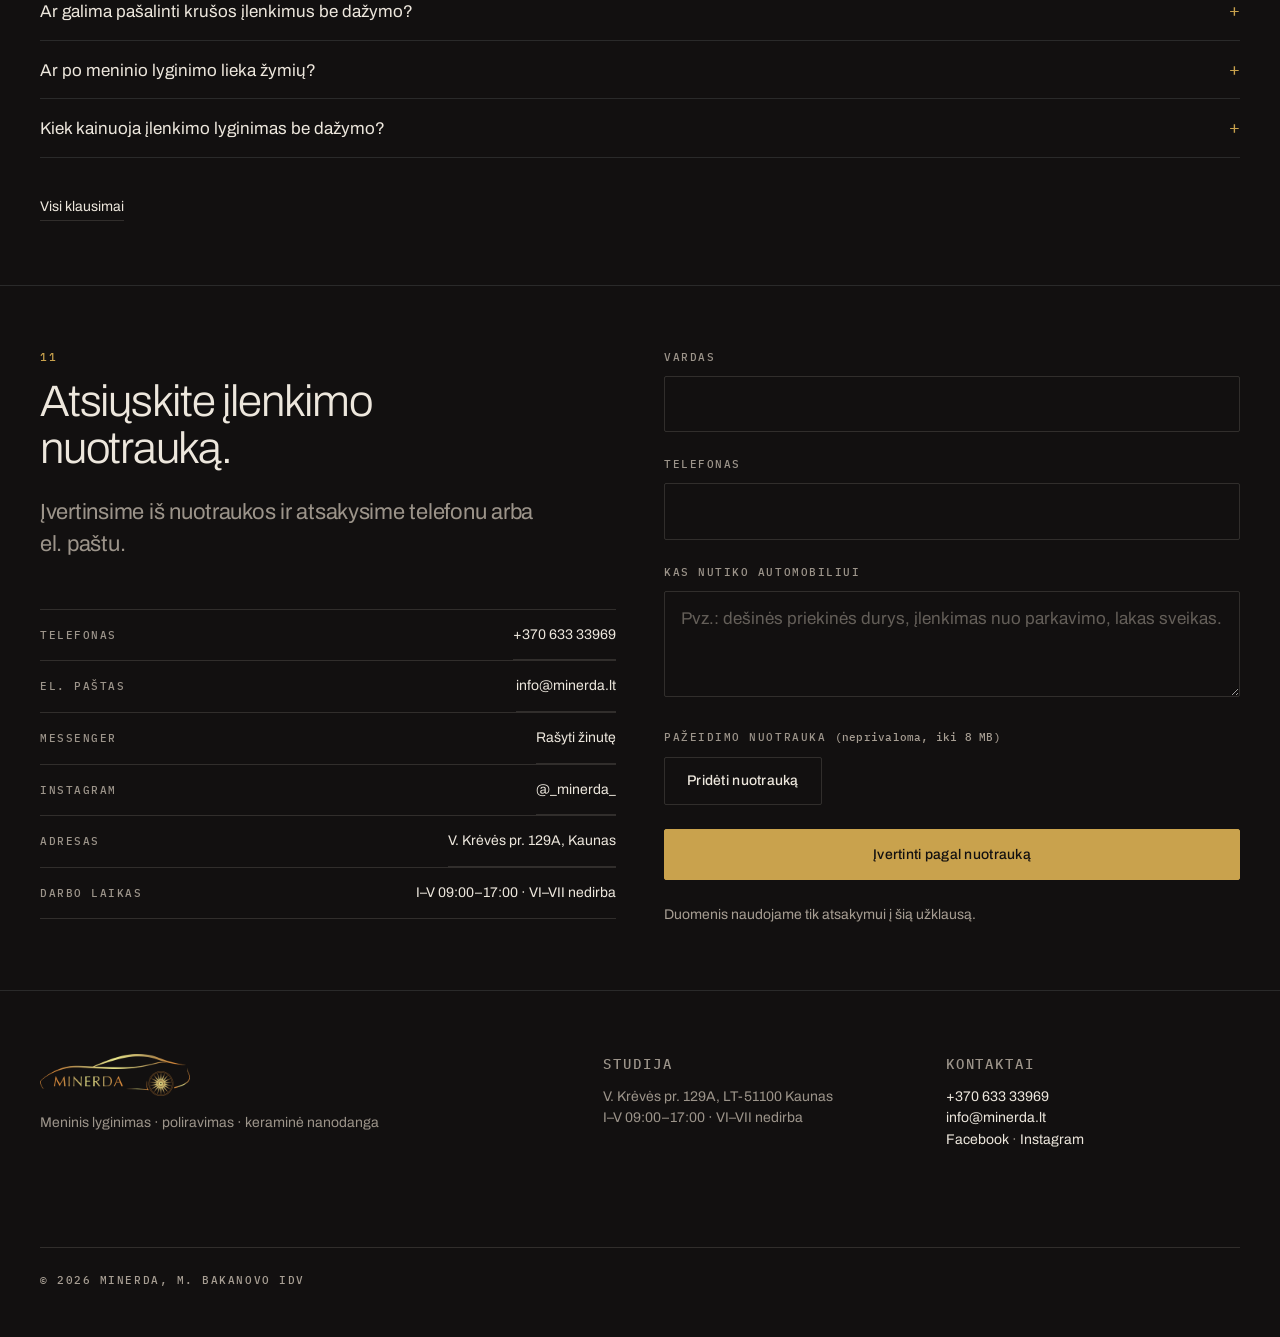
==== commit 0e4edddf: "Formos endpointas: bfr082@gmail.com -> info@minerda.lt FormSubmit endpointas main.js nukreiptas i in" ====
--- a/index.html
+++ b/index.html
@@ -29,7 +29,7 @@
       href="https://fonts.googleapis.com/css2?family=Archivo:wght@300;400;500&family=IBM+Plex+Mono:wght@400;500&display=swap">
 <noscript><link rel="stylesheet"
       href="https://fonts.googleapis.com/css2?family=Archivo:wght@300;400;500&family=IBM+Plex+Mono:wght@400;500&display=swap"></noscript>
-<link rel="stylesheet" href="styles.css?v=20260909c">
+<link rel="stylesheet" href="styles.css?v=20260909d">
 <script>document.documentElement.className += ' js';</script>
 <script type="application/ld+json">
 {"@context":"https://schema.org","@type":"AutoBodyShop","name":"Minerda","alternateName":"Poliravimas Meninis Lyginimas keraminė nanodanga Minerda","url":"https://minerda.lt/","image":"https://minerda.lt/img/og.jpg","telephone":"+37063333969","address":{"@type":"PostalAddress","streetAddress":"V. Krėvės pr. 129A","addressLocality":"Kaunas","postalCode":"LT-51100","addressCountry":"LT"},"areaServed":"Kaunas","priceRange":"nuo 40 €/val.","openingHoursSpecification":[{"@type":"OpeningHoursSpecification","dayOfWeek":["Monday","Tuesday","Wednesday","Thursday","Friday"],"opens":"09:00","closes":"17:00"}],"sameAs":["https://www.facebook.com/profile.php?id=100054326658601","https://www.instagram.com/_minerda_/"],"makesOffer":[{"@type":"Offer","itemOffered":{"@type":"Service","name":"Meninis lyginimas (PDR)"}},{"@type":"Offer","itemOffered":{"@type":"Service","name":"Kėbulo poliravimas"}},{"@type":"Offer","itemOffered":{"@type":"Service","name":"Keraminė nanodanga"}}]}
@@ -555,6 +555,6 @@
 </div>
 
 <script src="lenis.min.js"></script>
-<script src="main.js?v=20260909c"></script>
+<script src="main.js?v=20260909d"></script>
 </body>
 </html>
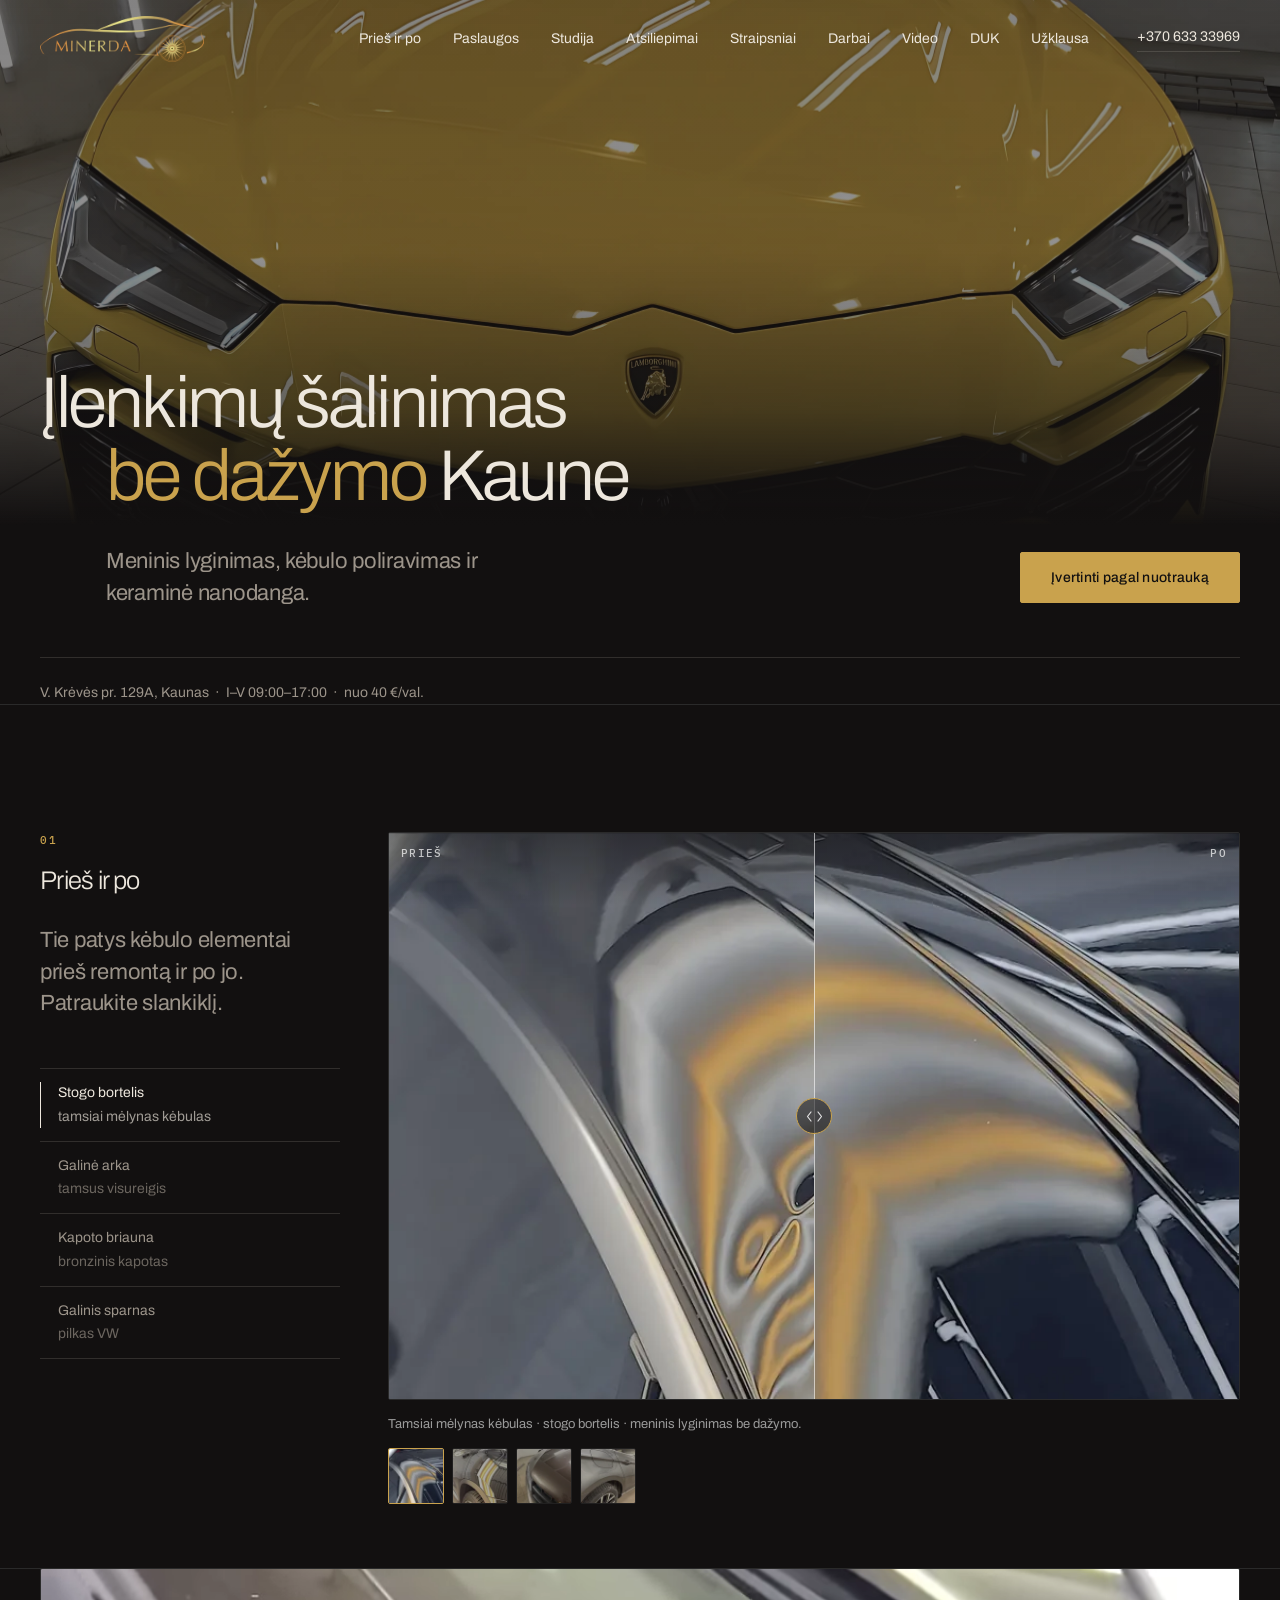
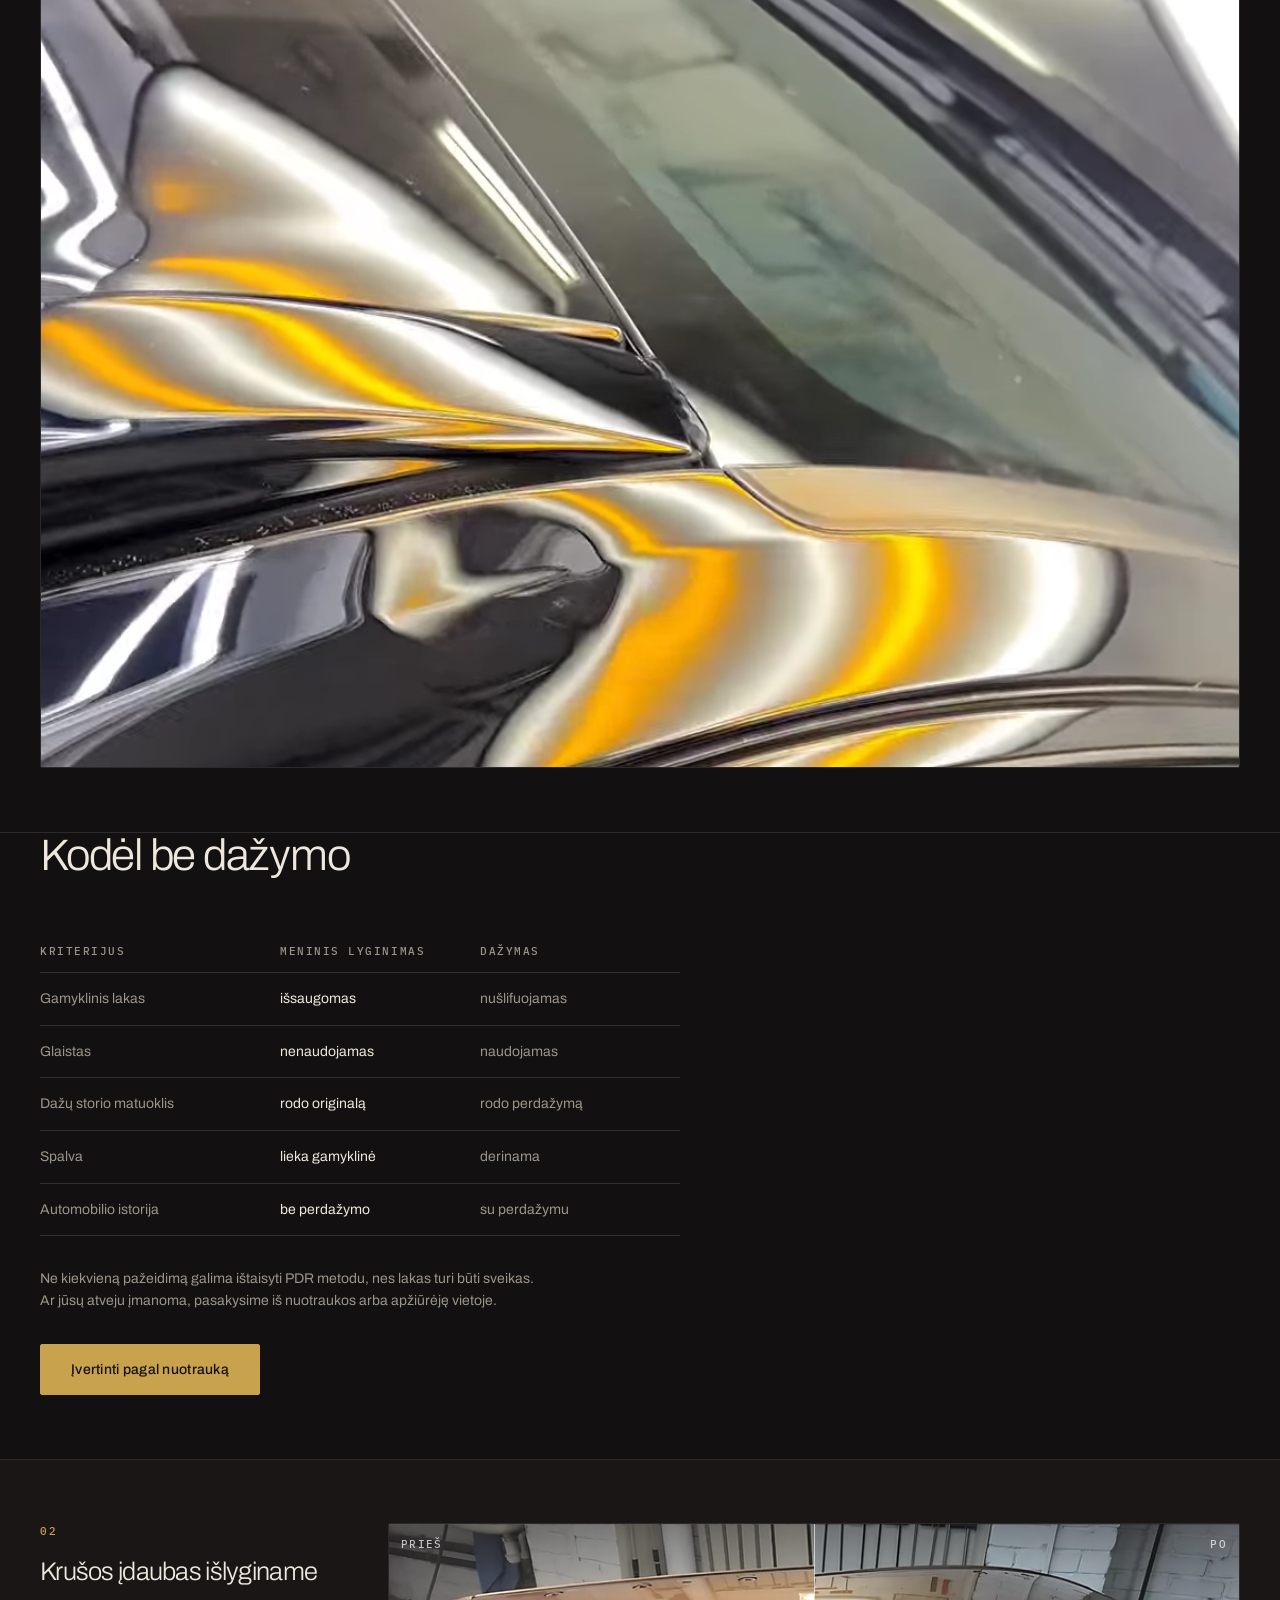
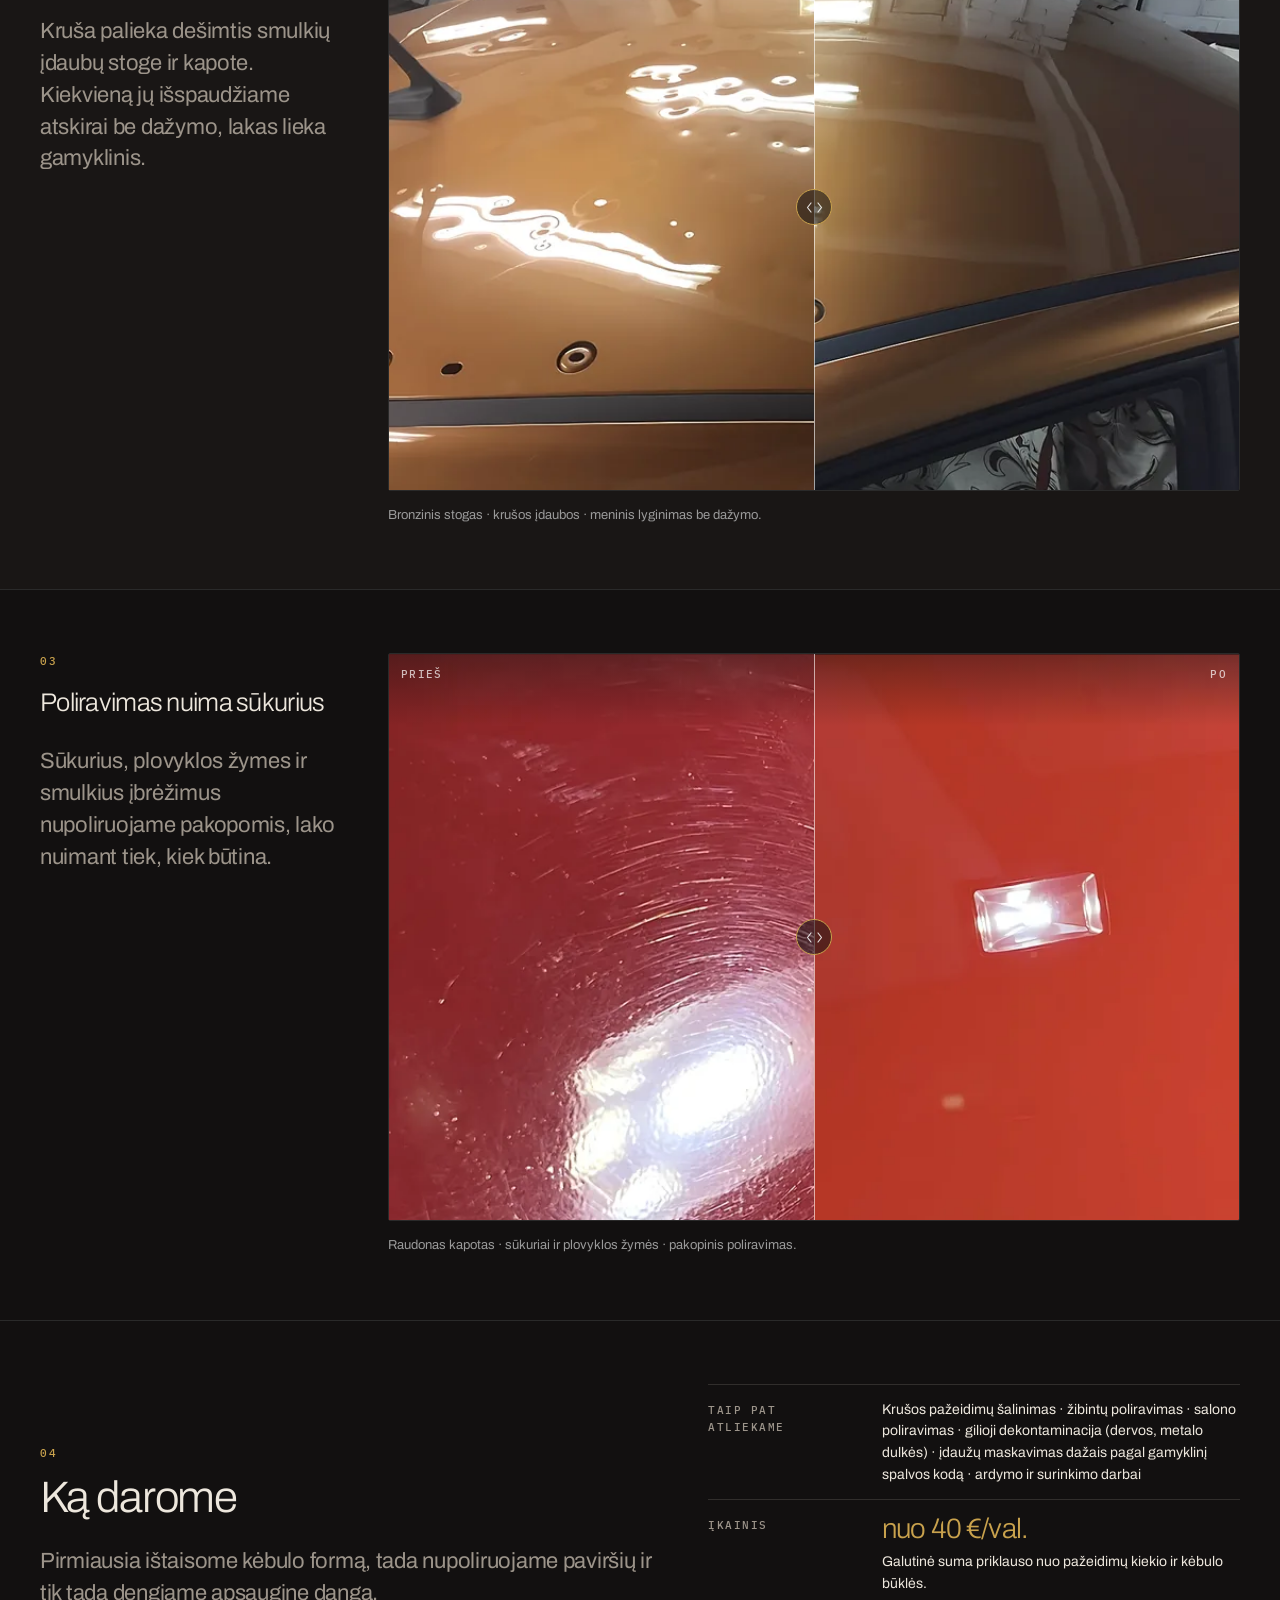
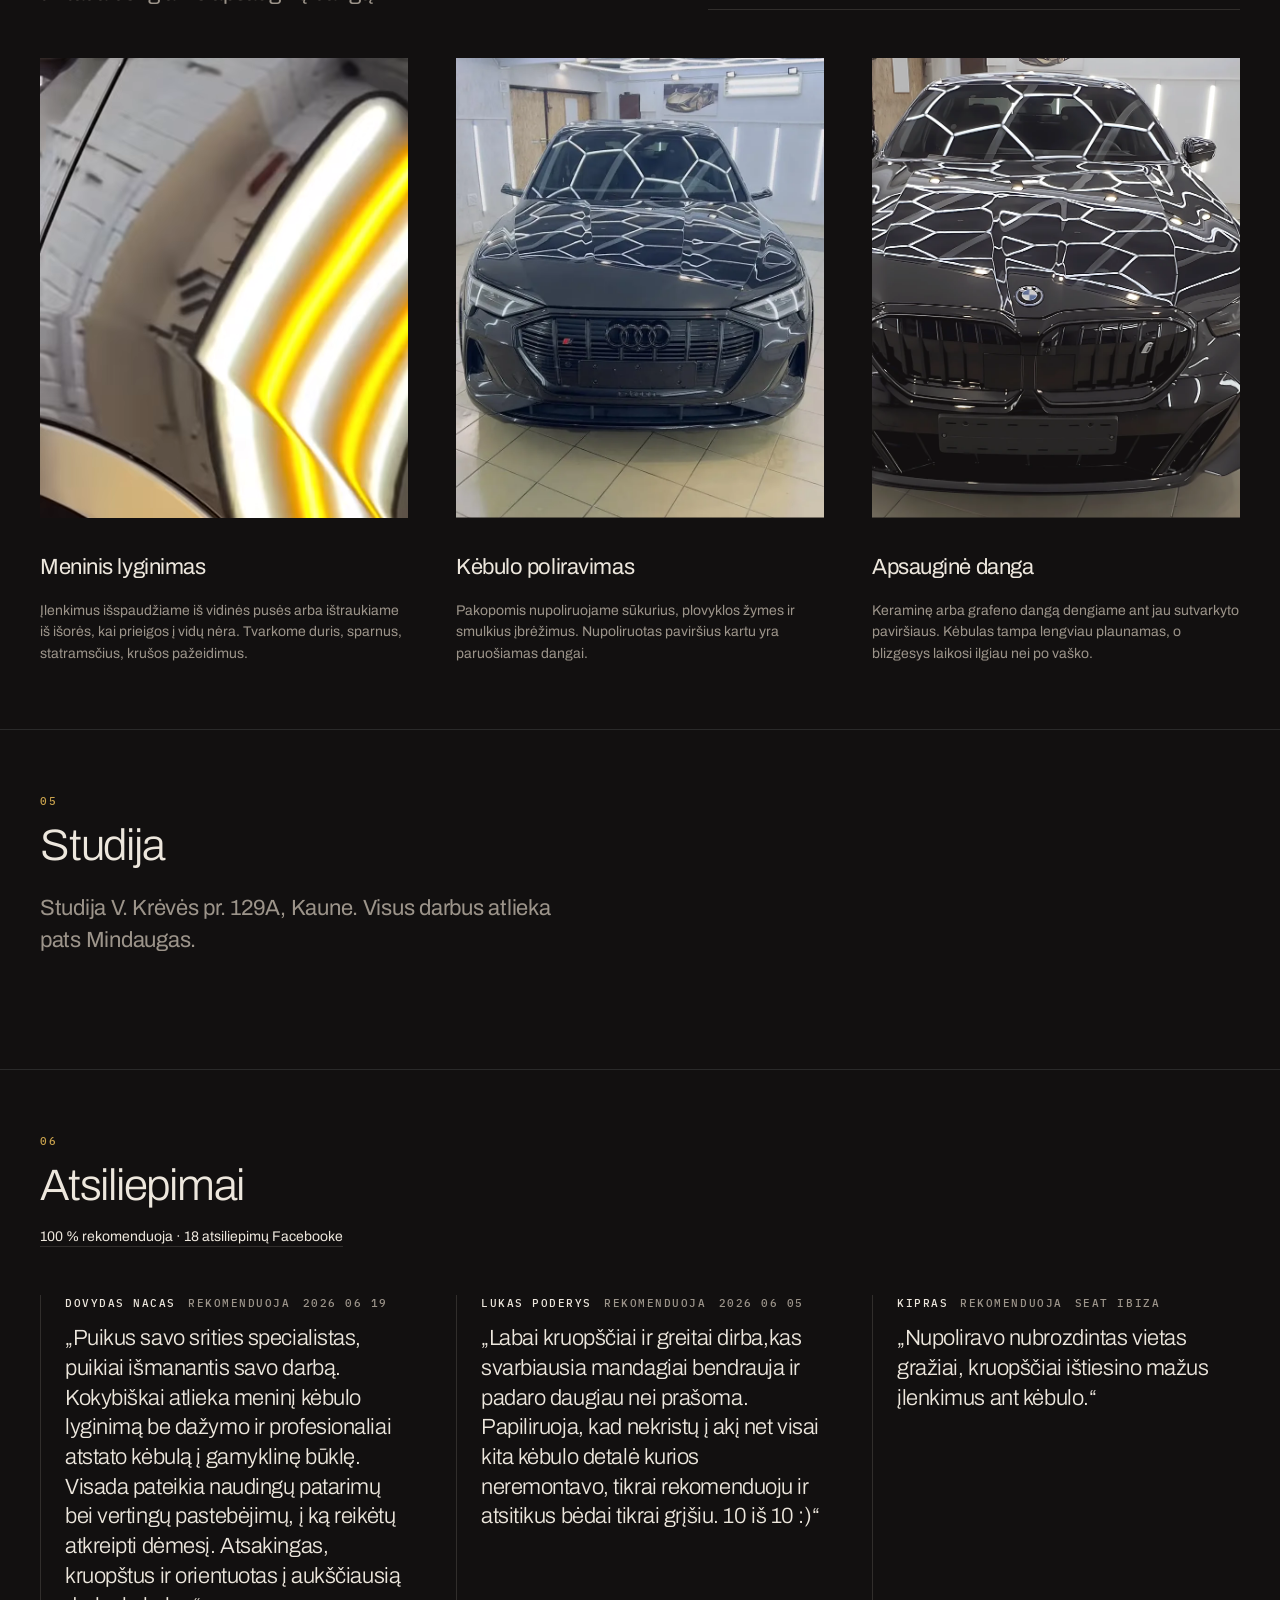
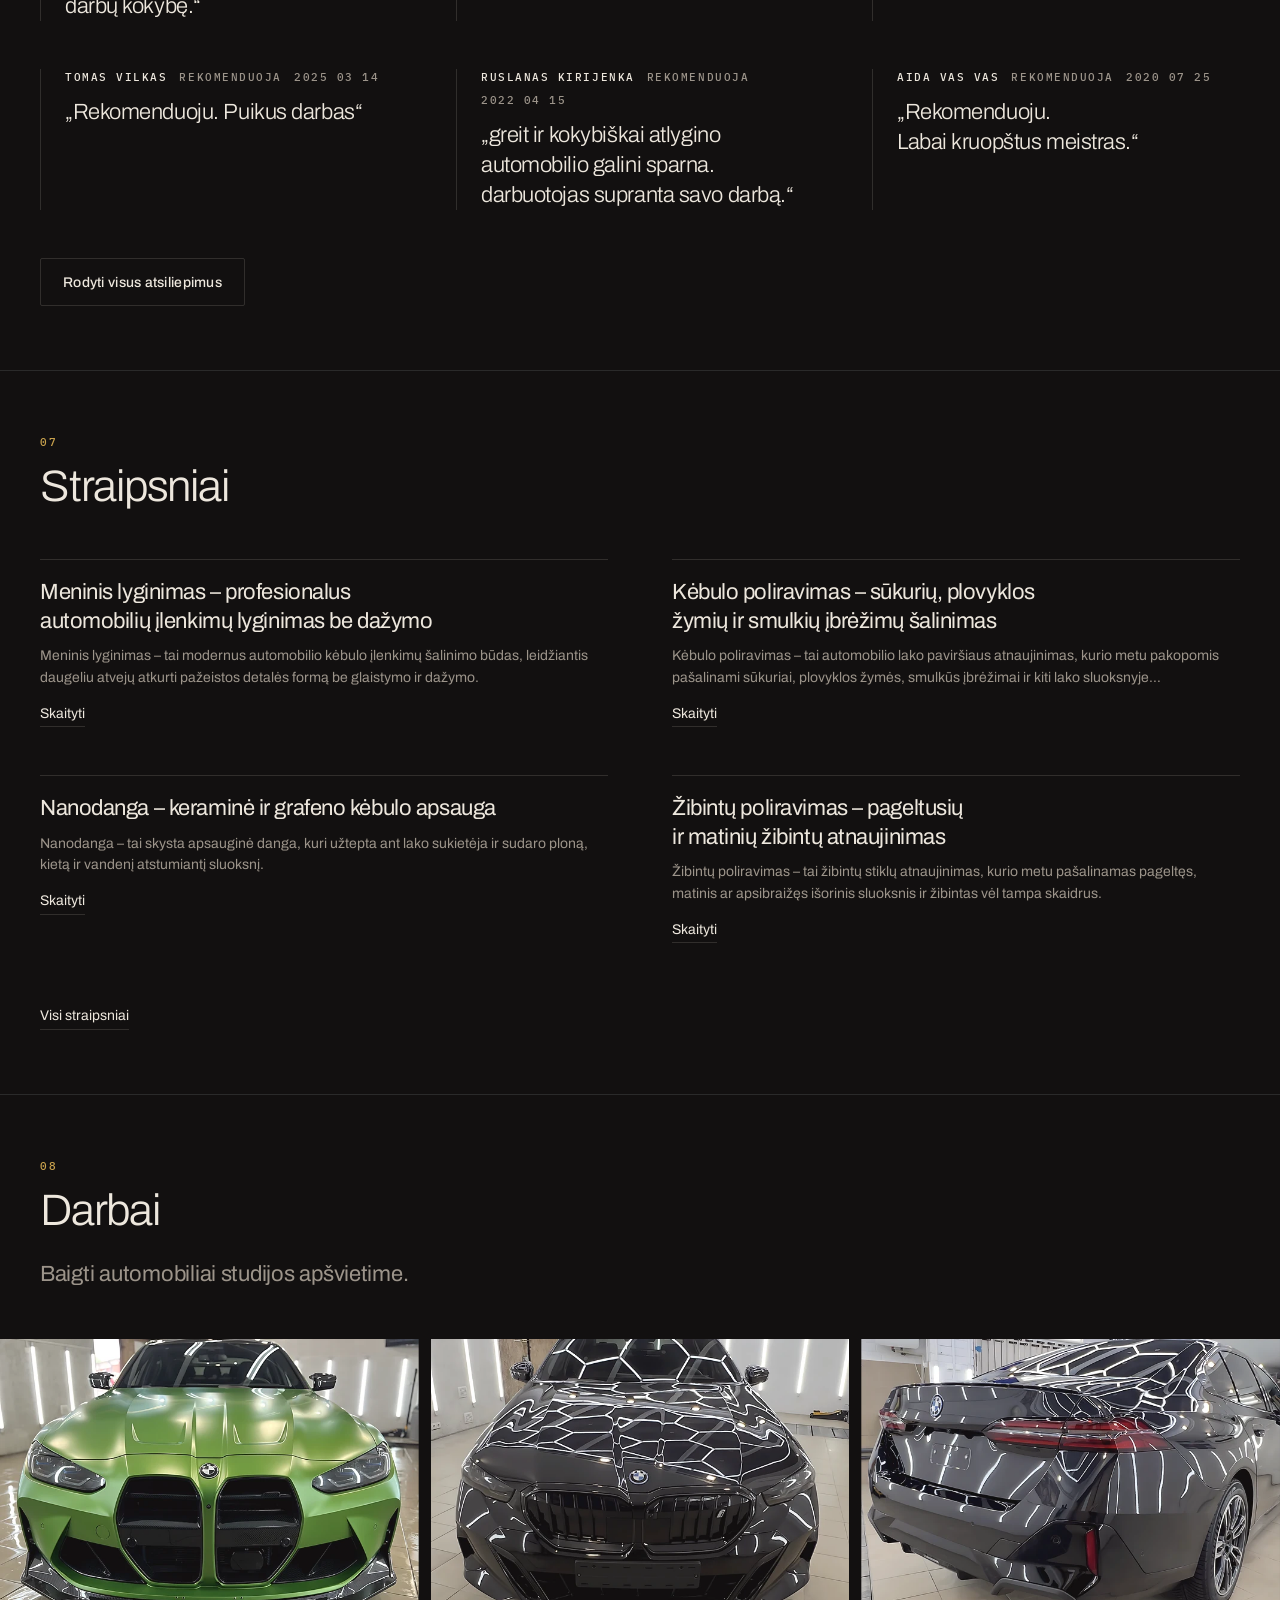
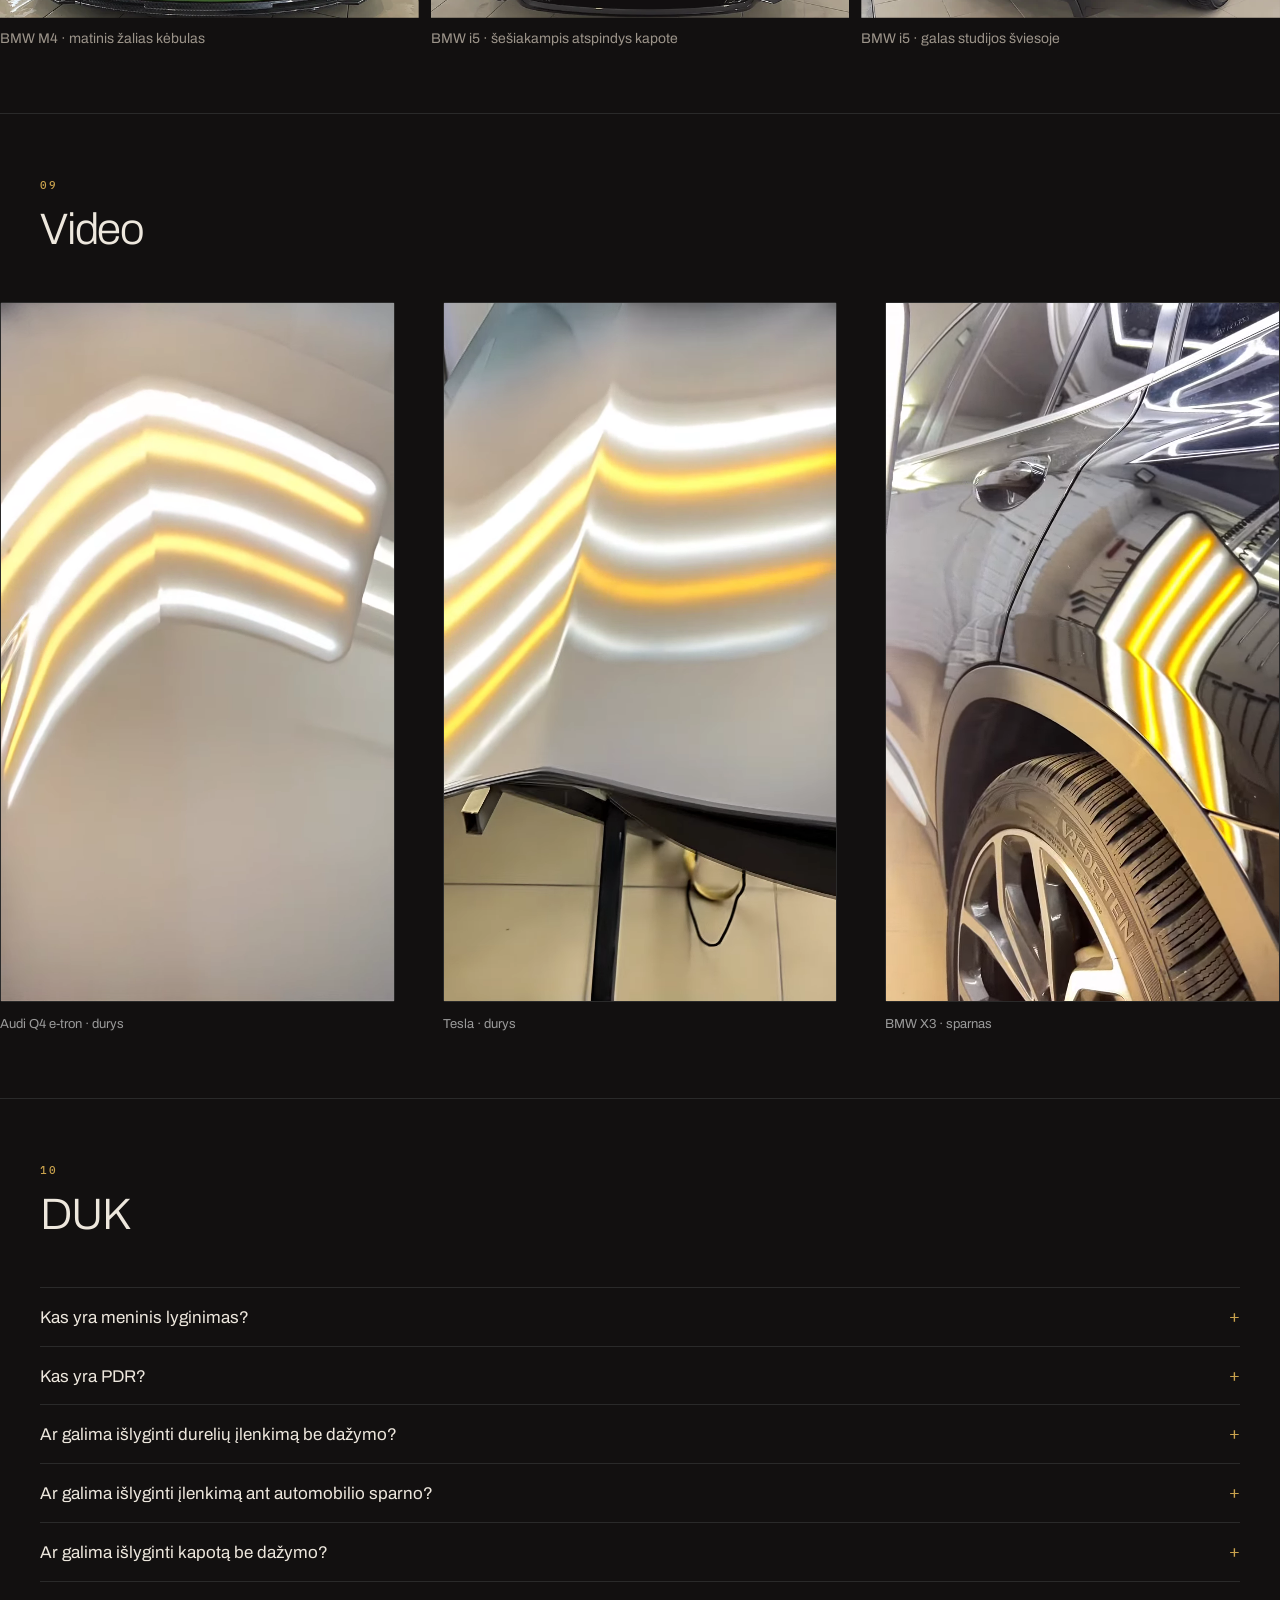
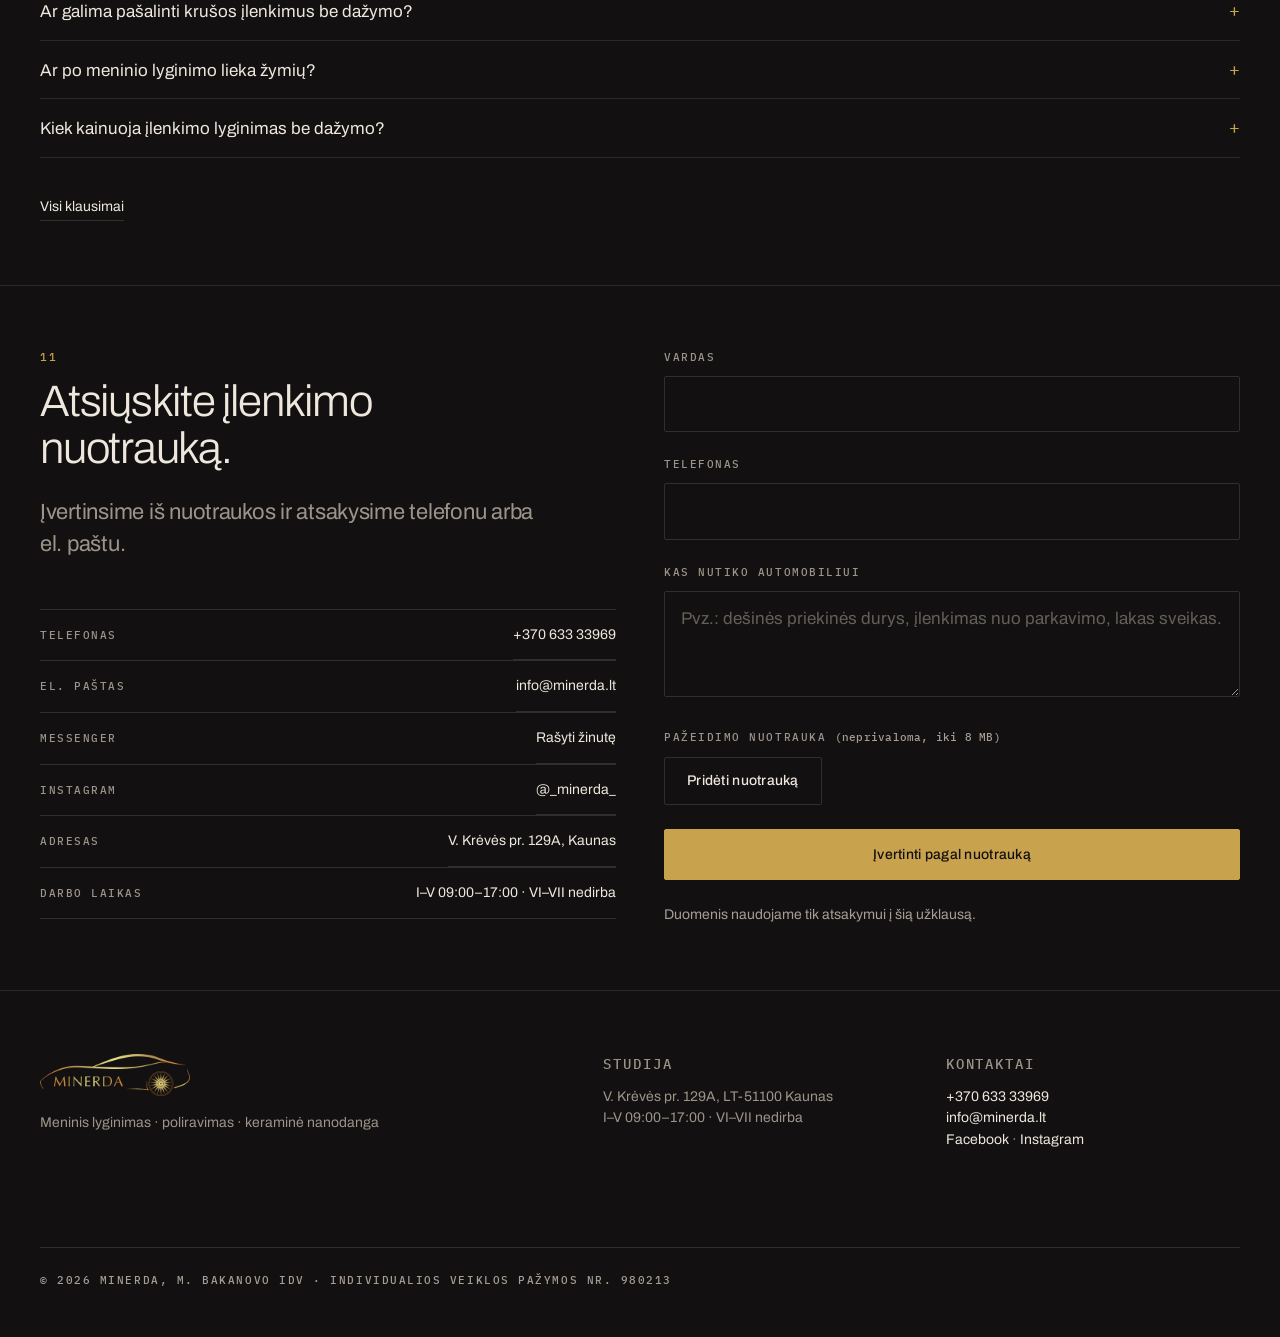
==== commit 56b379fb: "Porastes veiklos numeris + sutvarkytas favicon Porasteje prie rekvizitu eilutes idetas "Individualio" ====
--- a/index.html
+++ b/index.html
@@ -15,8 +15,9 @@
 <meta property="og:image" content="https://minerda.lt/img/og.jpg">
 <meta property="og:url" content="https://minerda.lt/">
 <meta name="twitter:card" content="summary_large_image">
-<link rel="icon" href="img/icon-64.png" sizes="64x64">
-<link rel="icon" href="img/icon-512.png" sizes="512x512">
+<link rel="icon" href="favicon.ico" sizes="32x32">
+<link rel="icon" href="img/icon-96.png" type="image/png" sizes="96x96">
+<link rel="icon" href="img/icon-192.png" type="image/png" sizes="192x192">
 <link rel="apple-touch-icon" href="img/icon-180.png">
 <link rel="preconnect" href="https://fonts.googleapis.com">
 <link rel="preconnect" href="https://fonts.gstatic.com" crossorigin>
@@ -535,7 +536,7 @@
       <p class="mono">Kontaktai</p>
       <p class="foot__lines"><span><a href="tel:+37063333969">+370 633 33969</a></span><b class="sep"> · </b><span><a href="mailto:info@minerda.lt">info@minerda.lt</a></span><b class="sep"> · </b><span><a href="https://www.facebook.com/profile.php?id=100054326658601" target="_blank" rel="noopener">Facebook</a> · <a href="https://www.instagram.com/_minerda_/" target="_blank" rel="noopener">Instagram</a></span></p>
     </div>
-    <p class="foot__legal">© <span id="yr">2026</span> MINERDA, M. Bakanovo IDV</p>
+    <p class="foot__legal">© <span id="yr">2026</span> MINERDA, M. Bakanovo IDV · Individualios veiklos pažymos Nr. 980213</p>
   </div>
 </footer>
 
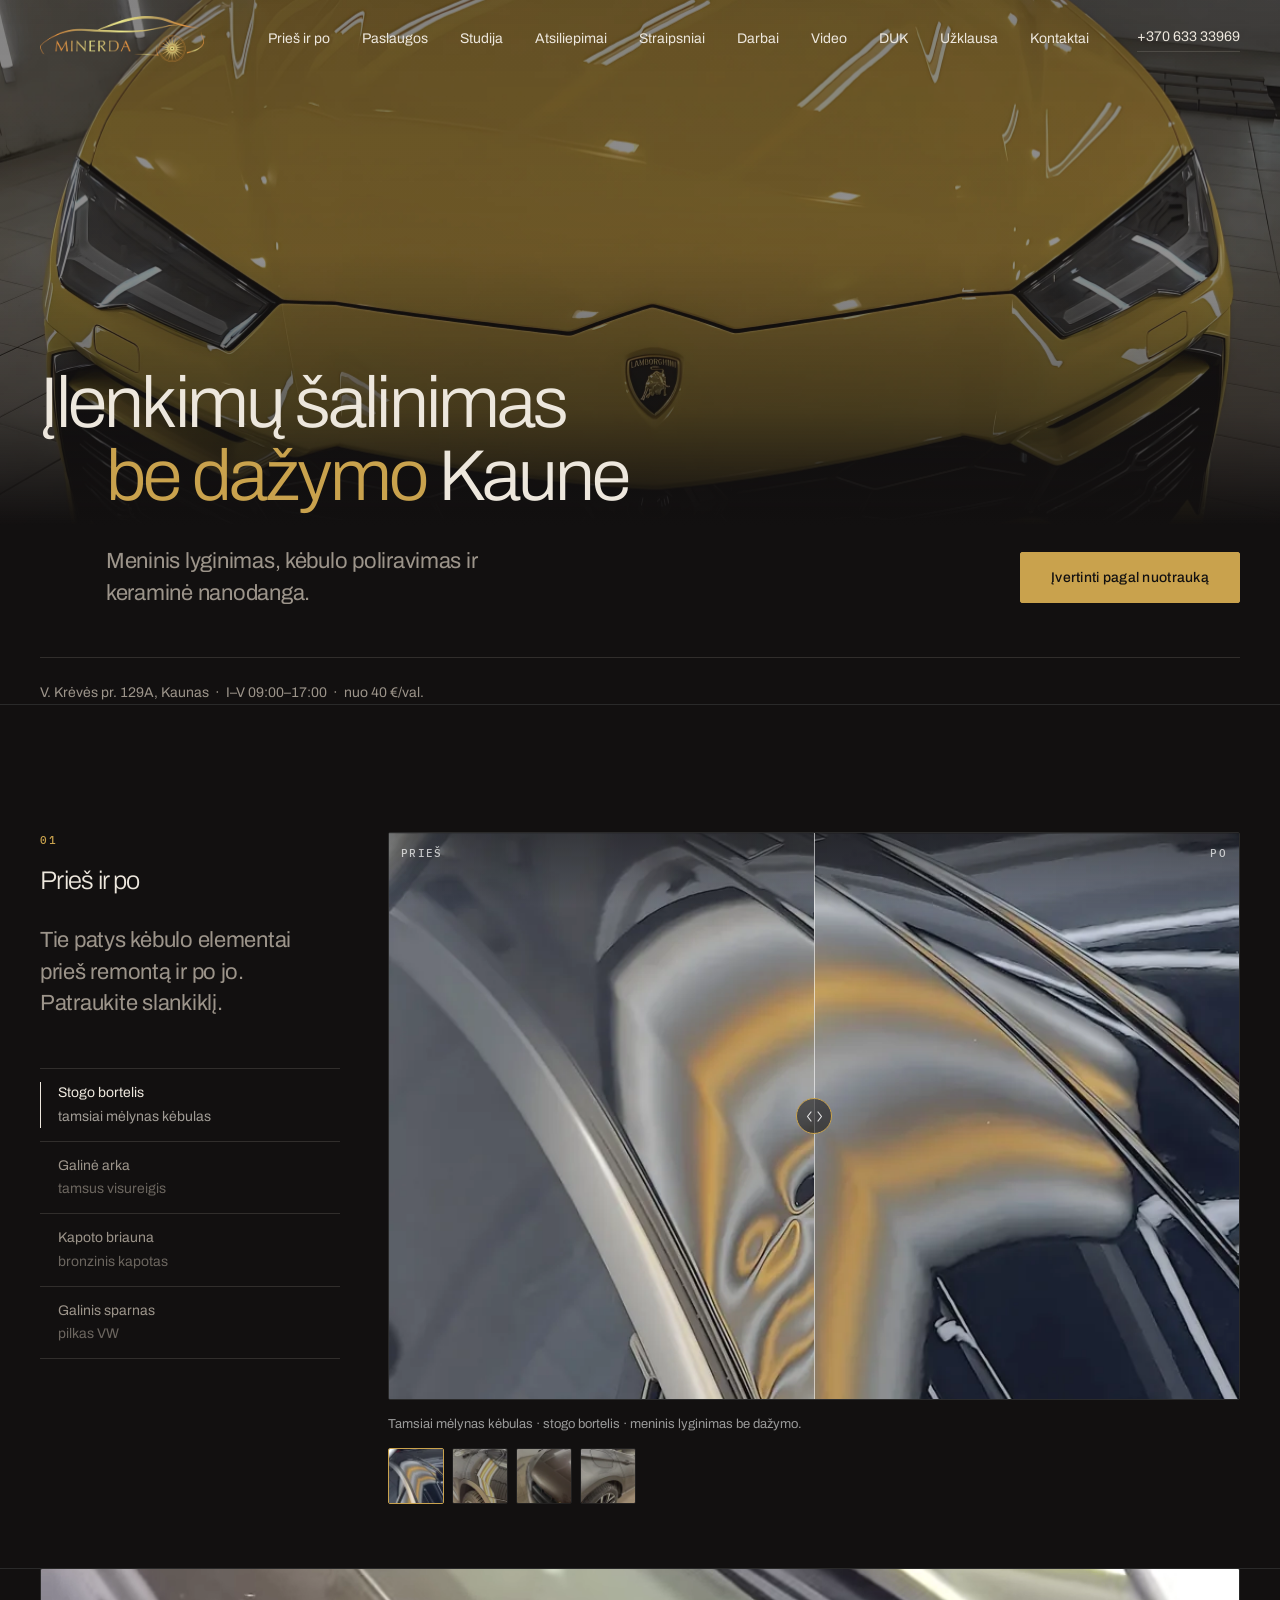
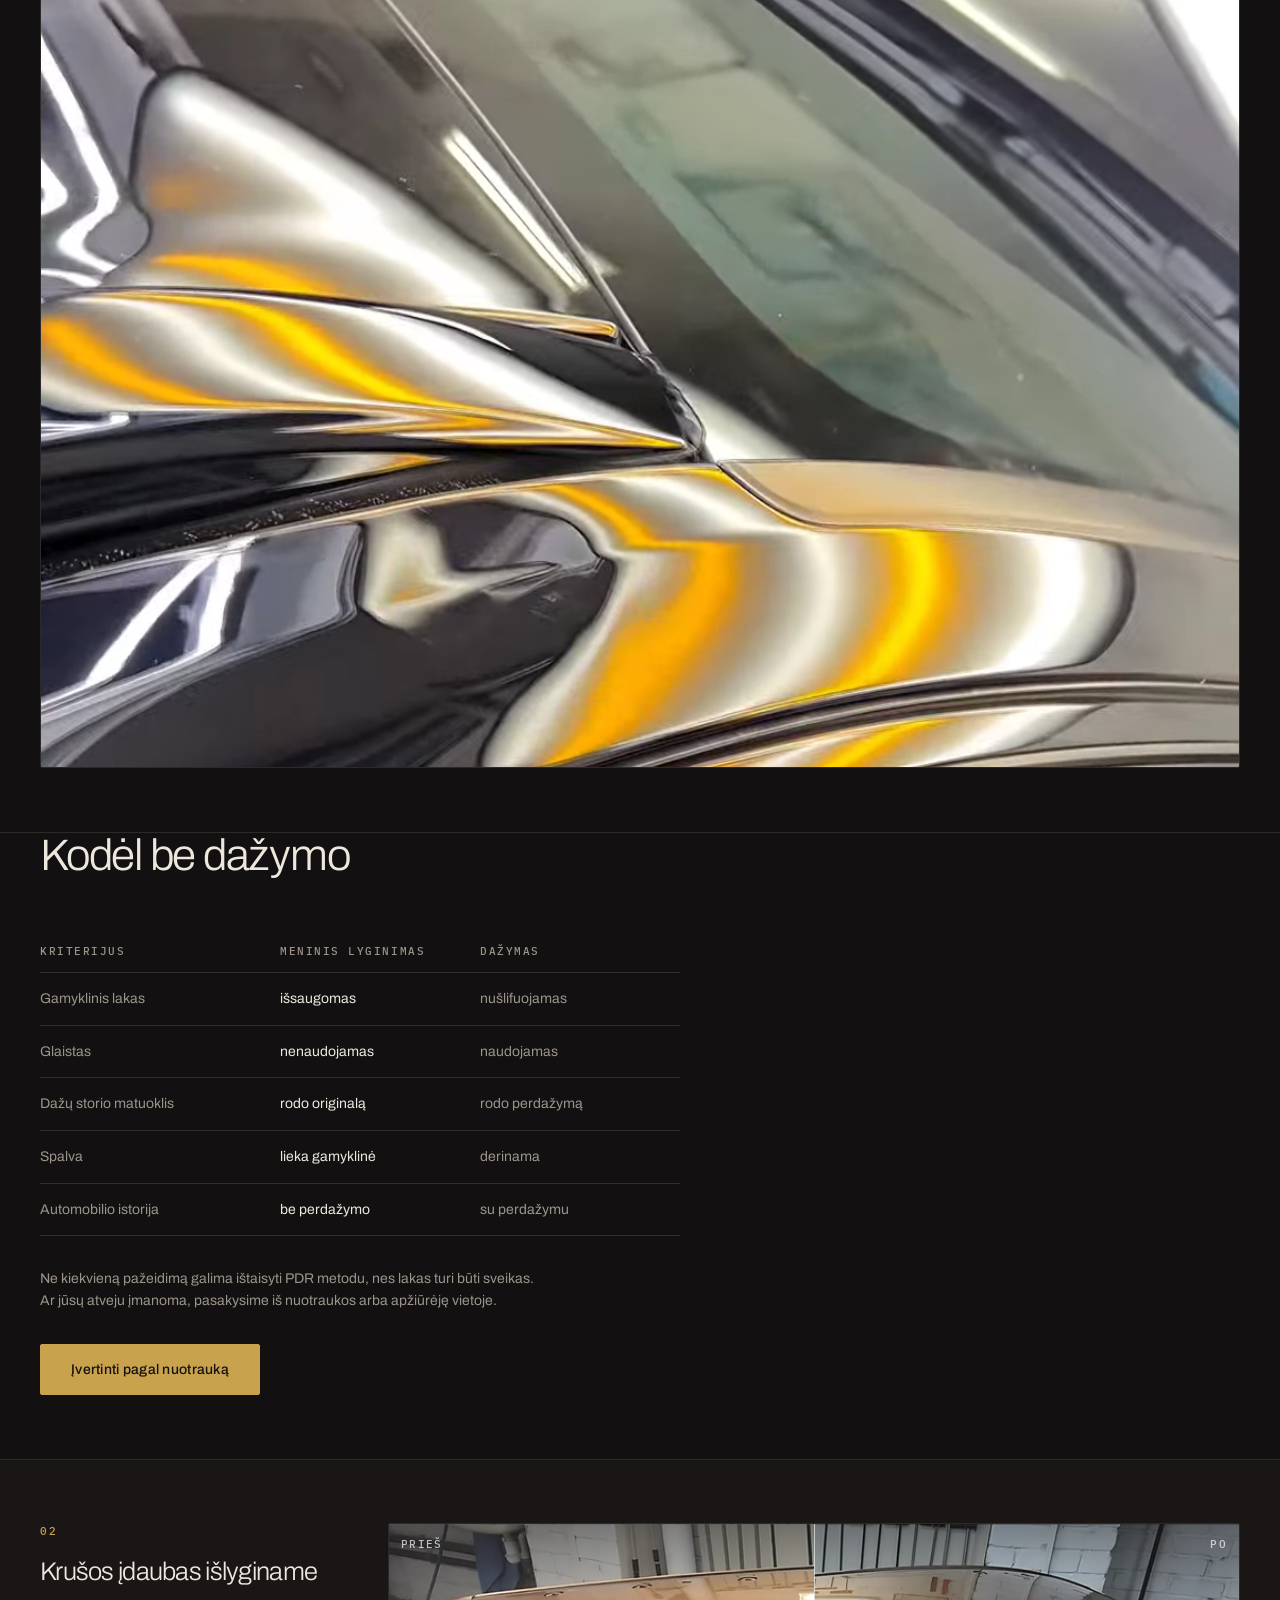
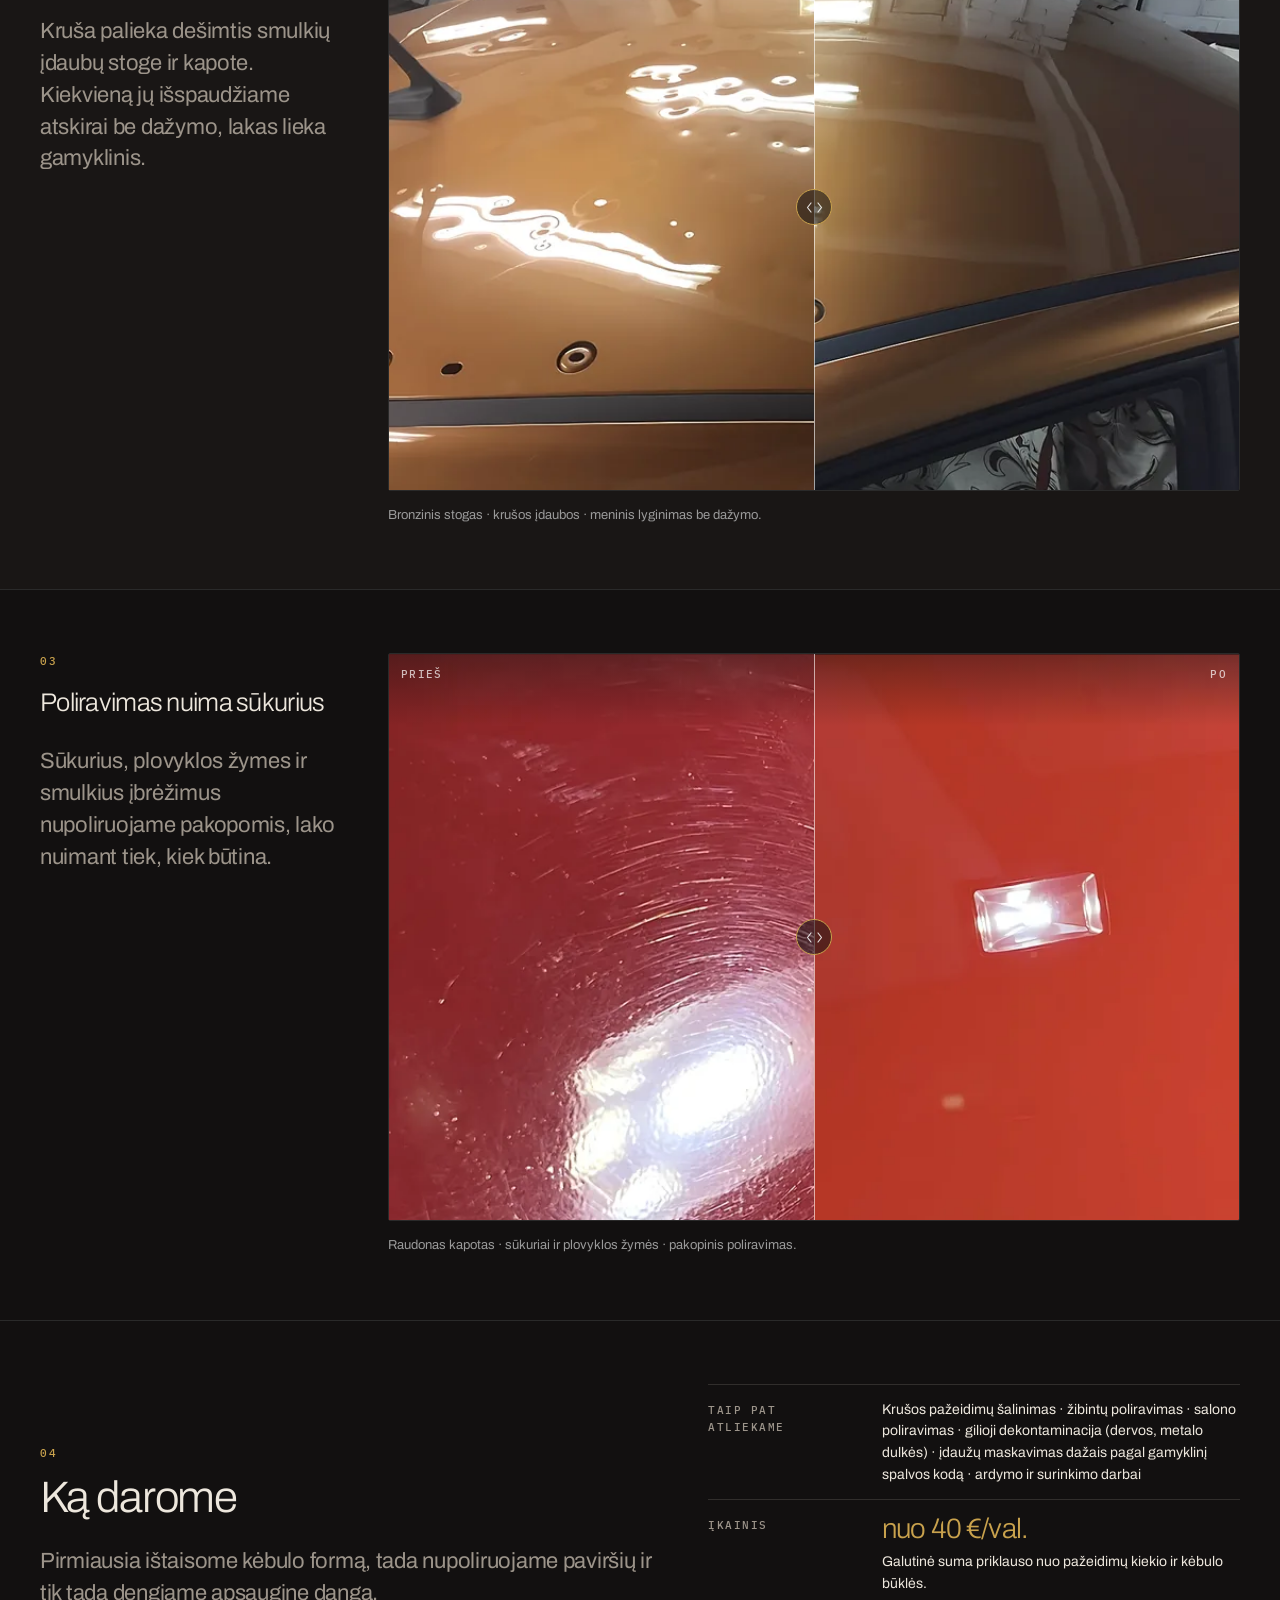
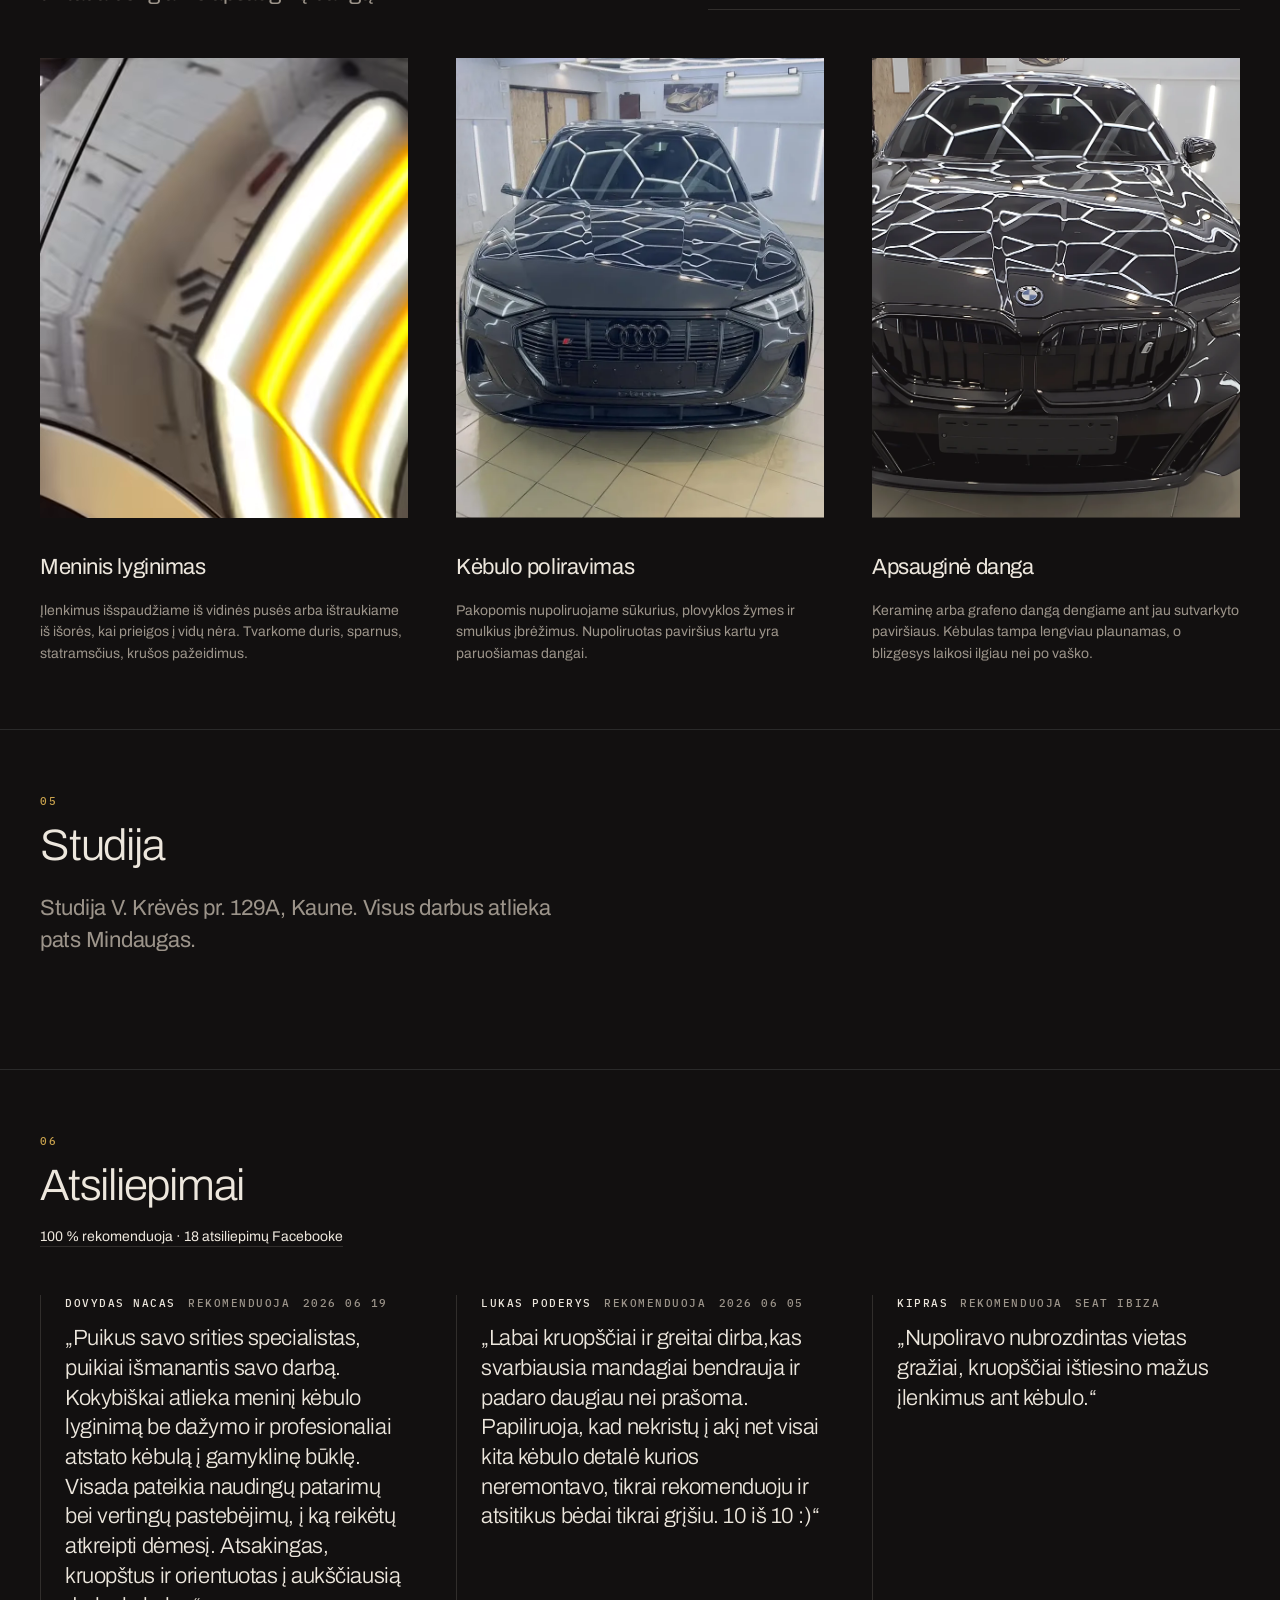
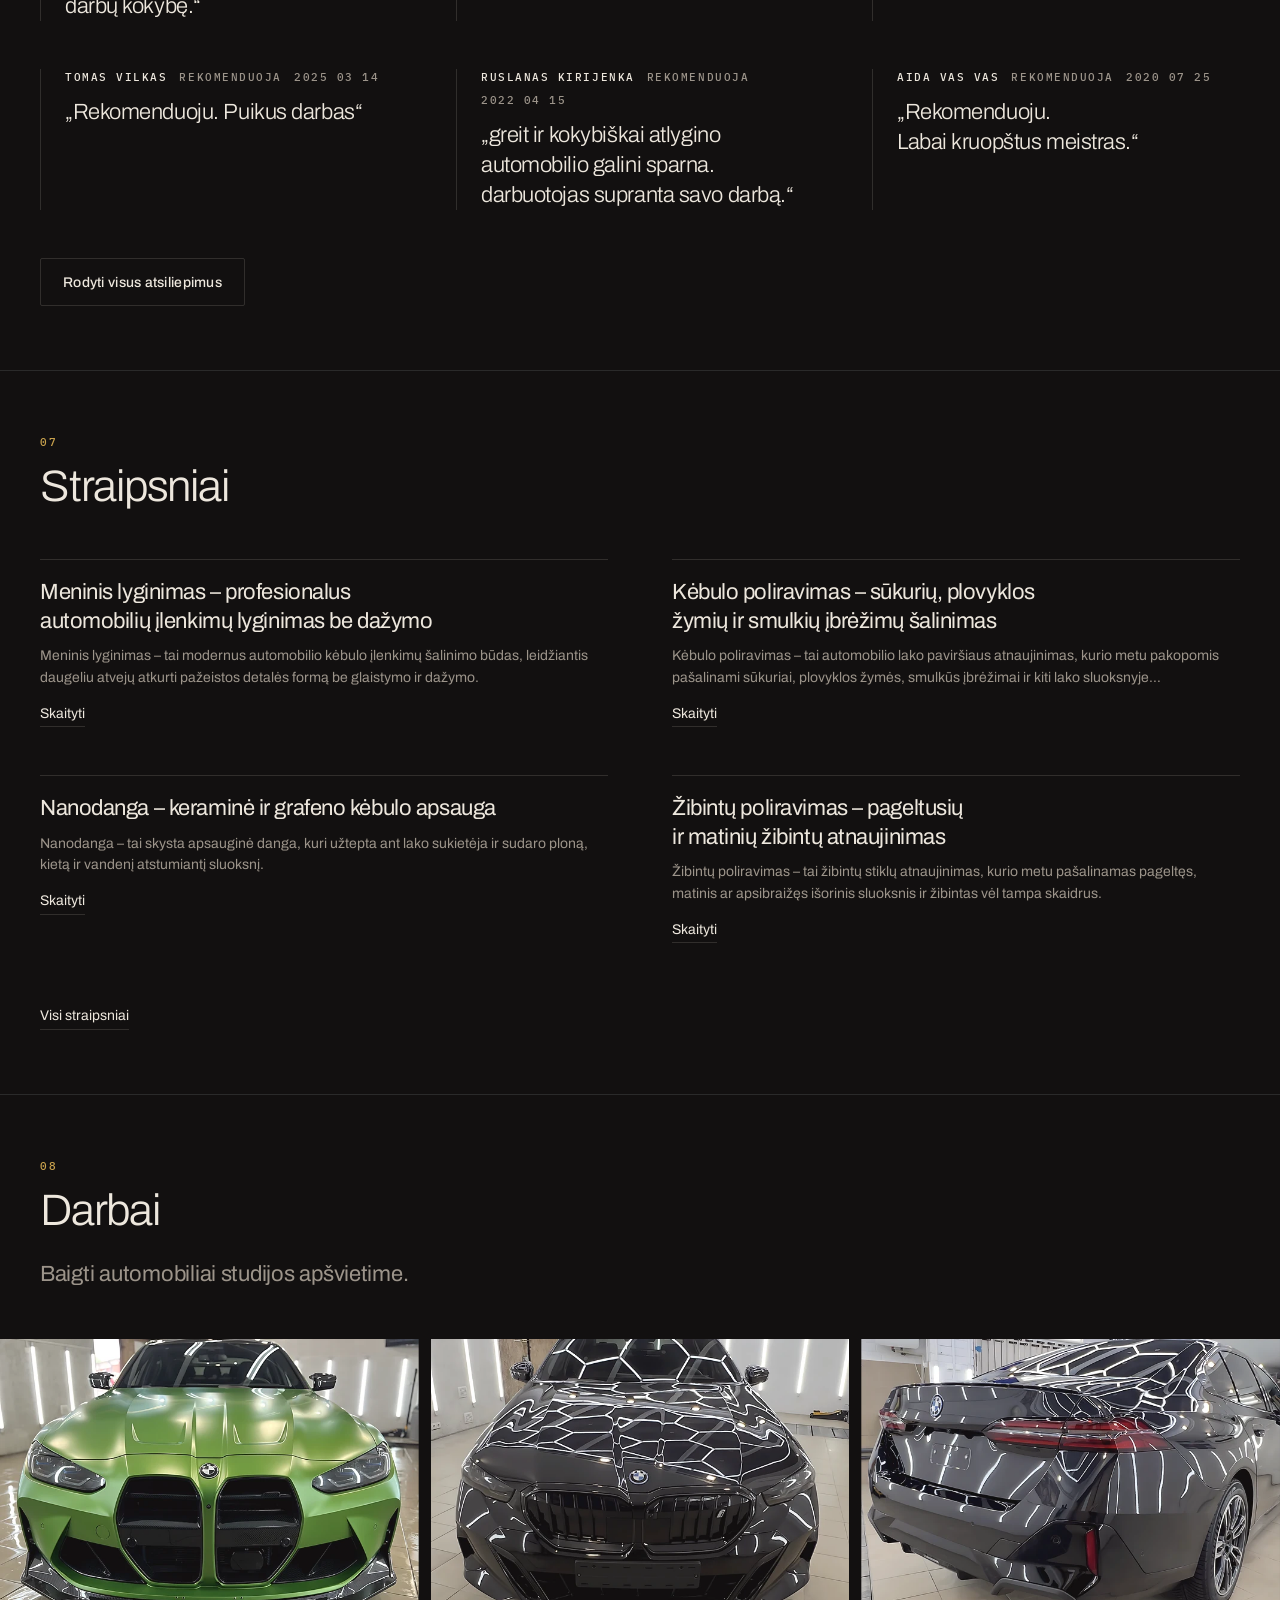
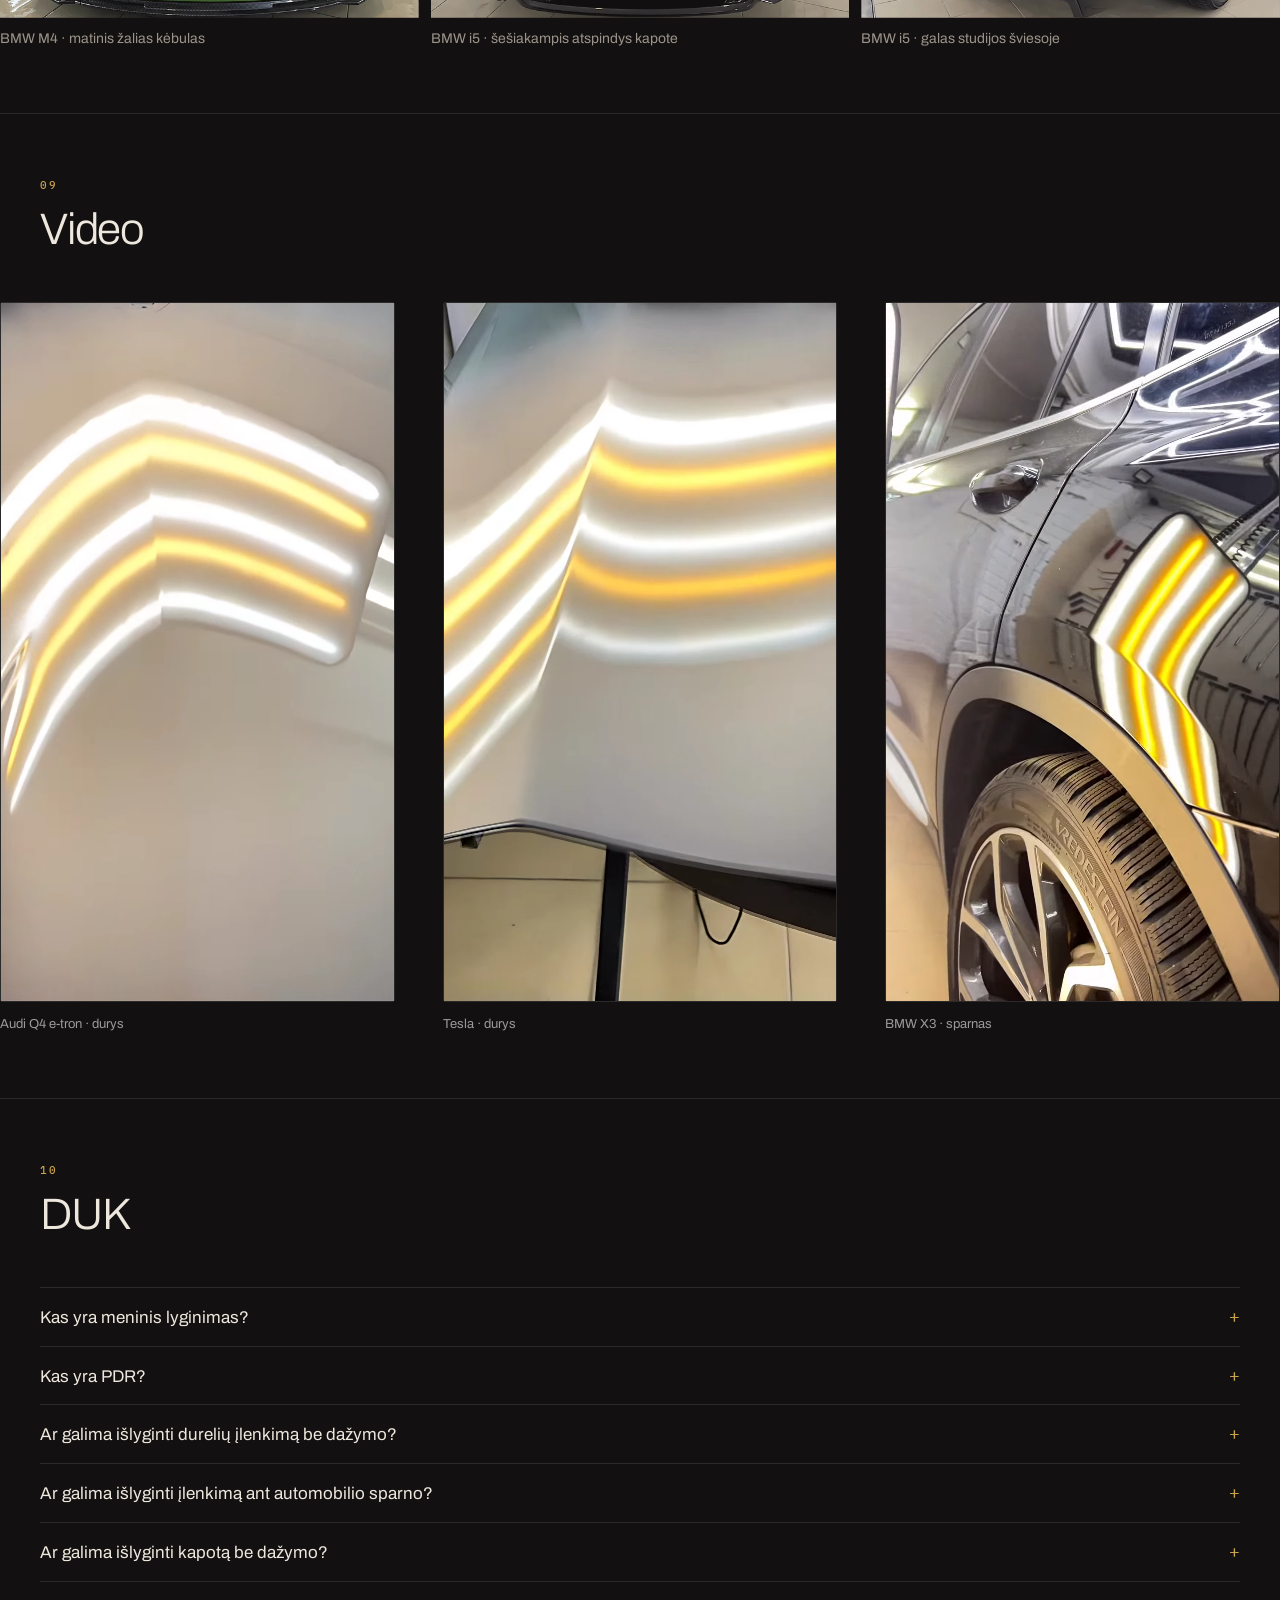
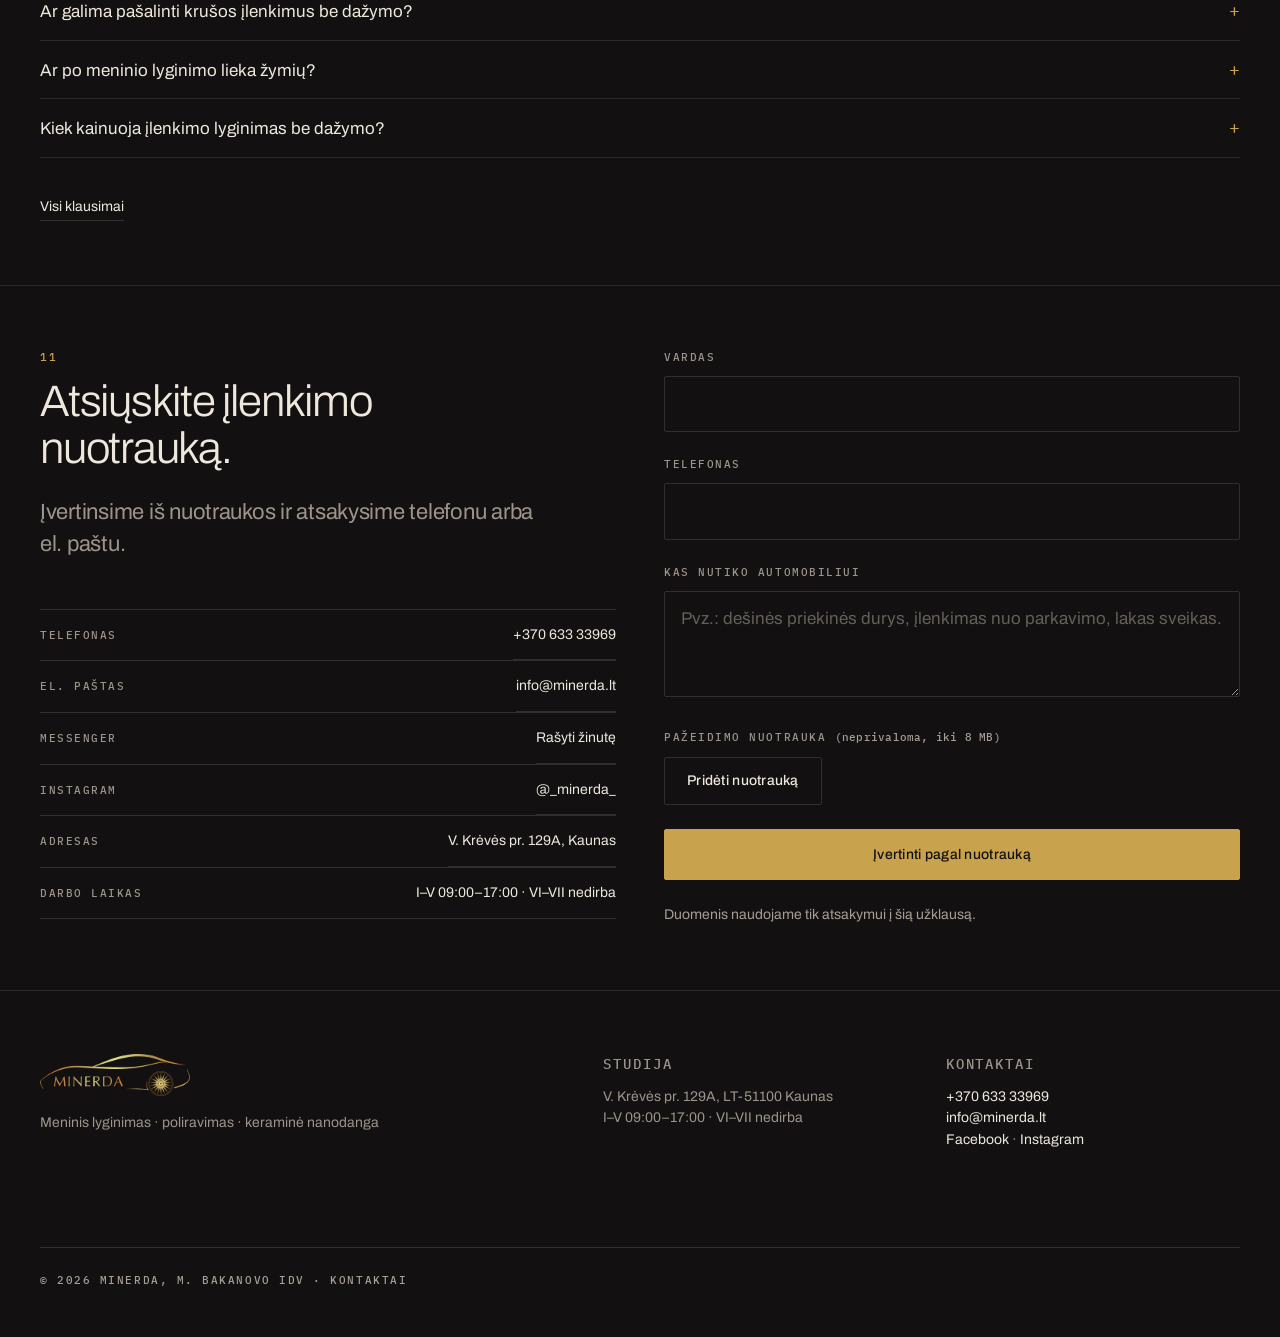
==== commit fba55afa: "Naujas /kontaktai/ puslapis + porastes nuoroda i ji PATIKRA: #kontaktai anchor'o pagrindiniame NEBUV" ====
--- a/index.html
+++ b/index.html
@@ -30,7 +30,7 @@
       href="https://fonts.googleapis.com/css2?family=Archivo:wght@300;400;500&family=IBM+Plex+Mono:wght@400;500&display=swap">
 <noscript><link rel="stylesheet"
       href="https://fonts.googleapis.com/css2?family=Archivo:wght@300;400;500&family=IBM+Plex+Mono:wght@400;500&display=swap"></noscript>
-<link rel="stylesheet" href="styles.css?v=20260909d">
+<link rel="stylesheet" href="styles.css?v=20260910a">
 <script>document.documentElement.className += ' js';</script>
 <script type="application/ld+json">
 {"@context":"https://schema.org","@type":"AutoBodyShop","name":"Minerda","alternateName":"Poliravimas Meninis Lyginimas keraminė nanodanga Minerda","url":"https://minerda.lt/","image":"https://minerda.lt/img/og.jpg","telephone":"+37063333969","address":{"@type":"PostalAddress","streetAddress":"V. Krėvės pr. 129A","addressLocality":"Kaunas","postalCode":"LT-51100","addressCountry":"LT"},"areaServed":"Kaunas","priceRange":"nuo 40 €/val.","openingHoursSpecification":[{"@type":"OpeningHoursSpecification","dayOfWeek":["Monday","Tuesday","Wednesday","Thursday","Friday"],"opens":"09:00","closes":"17:00"}],"sameAs":["https://www.facebook.com/profile.php?id=100054326658601","https://www.instagram.com/_minerda_/"],"makesOffer":[{"@type":"Offer","itemOffered":{"@type":"Service","name":"Meninis lyginimas (PDR)"}},{"@type":"Offer","itemOffered":{"@type":"Service","name":"Kėbulo poliravimas"}},{"@type":"Offer","itemOffered":{"@type":"Service","name":"Keraminė nanodanga"}}]}
@@ -54,6 +54,7 @@
       <a href="#video">Video</a>
       <a href="duk/">DUK</a>
       <a href="#uzklausa">Užklausa</a>
+      <a href="kontaktai/">Kontaktai</a>
     </nav>
     <a class="tlink nav__tel" href="tel:+37063333969">+370 633 33969</a>
     <button class="nav__toggle" id="navToggle" aria-expanded="false" aria-controls="navPanel" aria-label="Atidaryti meniu">
@@ -71,6 +72,7 @@
       <a href="#video">Video</a>
       <a href="duk/">DUK</a>
       <a href="#uzklausa">Užklausa</a>
+      <a href="kontaktai/">Kontaktai</a>
     </div>
     <a class="nav__panel-tel" href="tel:+37063333969">+370 633 33969</a>
   </div>
@@ -536,7 +538,7 @@
       <p class="mono">Kontaktai</p>
       <p class="foot__lines"><span><a href="tel:+37063333969">+370 633 33969</a></span><b class="sep"> · </b><span><a href="mailto:info@minerda.lt">info@minerda.lt</a></span><b class="sep"> · </b><span><a href="https://www.facebook.com/profile.php?id=100054326658601" target="_blank" rel="noopener">Facebook</a> · <a href="https://www.instagram.com/_minerda_/" target="_blank" rel="noopener">Instagram</a></span></p>
     </div>
-    <p class="foot__legal">© <span id="yr">2026</span> MINERDA, M. Bakanovo IDV · Individualios veiklos pažymos Nr. 980213</p>
+    <p class="foot__legal">© <span id="yr">2026</span> MINERDA, M. Bakanovo IDV · <a href="kontaktai/">Kontaktai</a></p>
   </div>
 </footer>
 
@@ -556,6 +558,6 @@
 </div>
 
 <script src="lenis.min.js"></script>
-<script src="main.js?v=20260909d"></script>
+<script src="main.js?v=20260910a"></script>
 </body>
 </html>
--- a/styles.css
+++ b/styles.css
@@ -605,6 +605,11 @@
     transition:transform 300ms var(--e), opacity 300ms var(--e);
   }
   .js .vrail__i.is-mid,.js .gal > li.is-mid{transform:scale(1); opacity:1}
+
+  /* kontaktų puslapis: rekvizitų etiketės ilgesnės nei formos bloke,
+     todėl telefone etiketė eina virš reikšmės, o ne šalia jos */
+  .contacts--page li{display:block}
+  .contacts--page li .mono{display:block; margin-bottom:5px}
 
   /* E5 — forma */
   .form-grid{gap:var(--s3)}
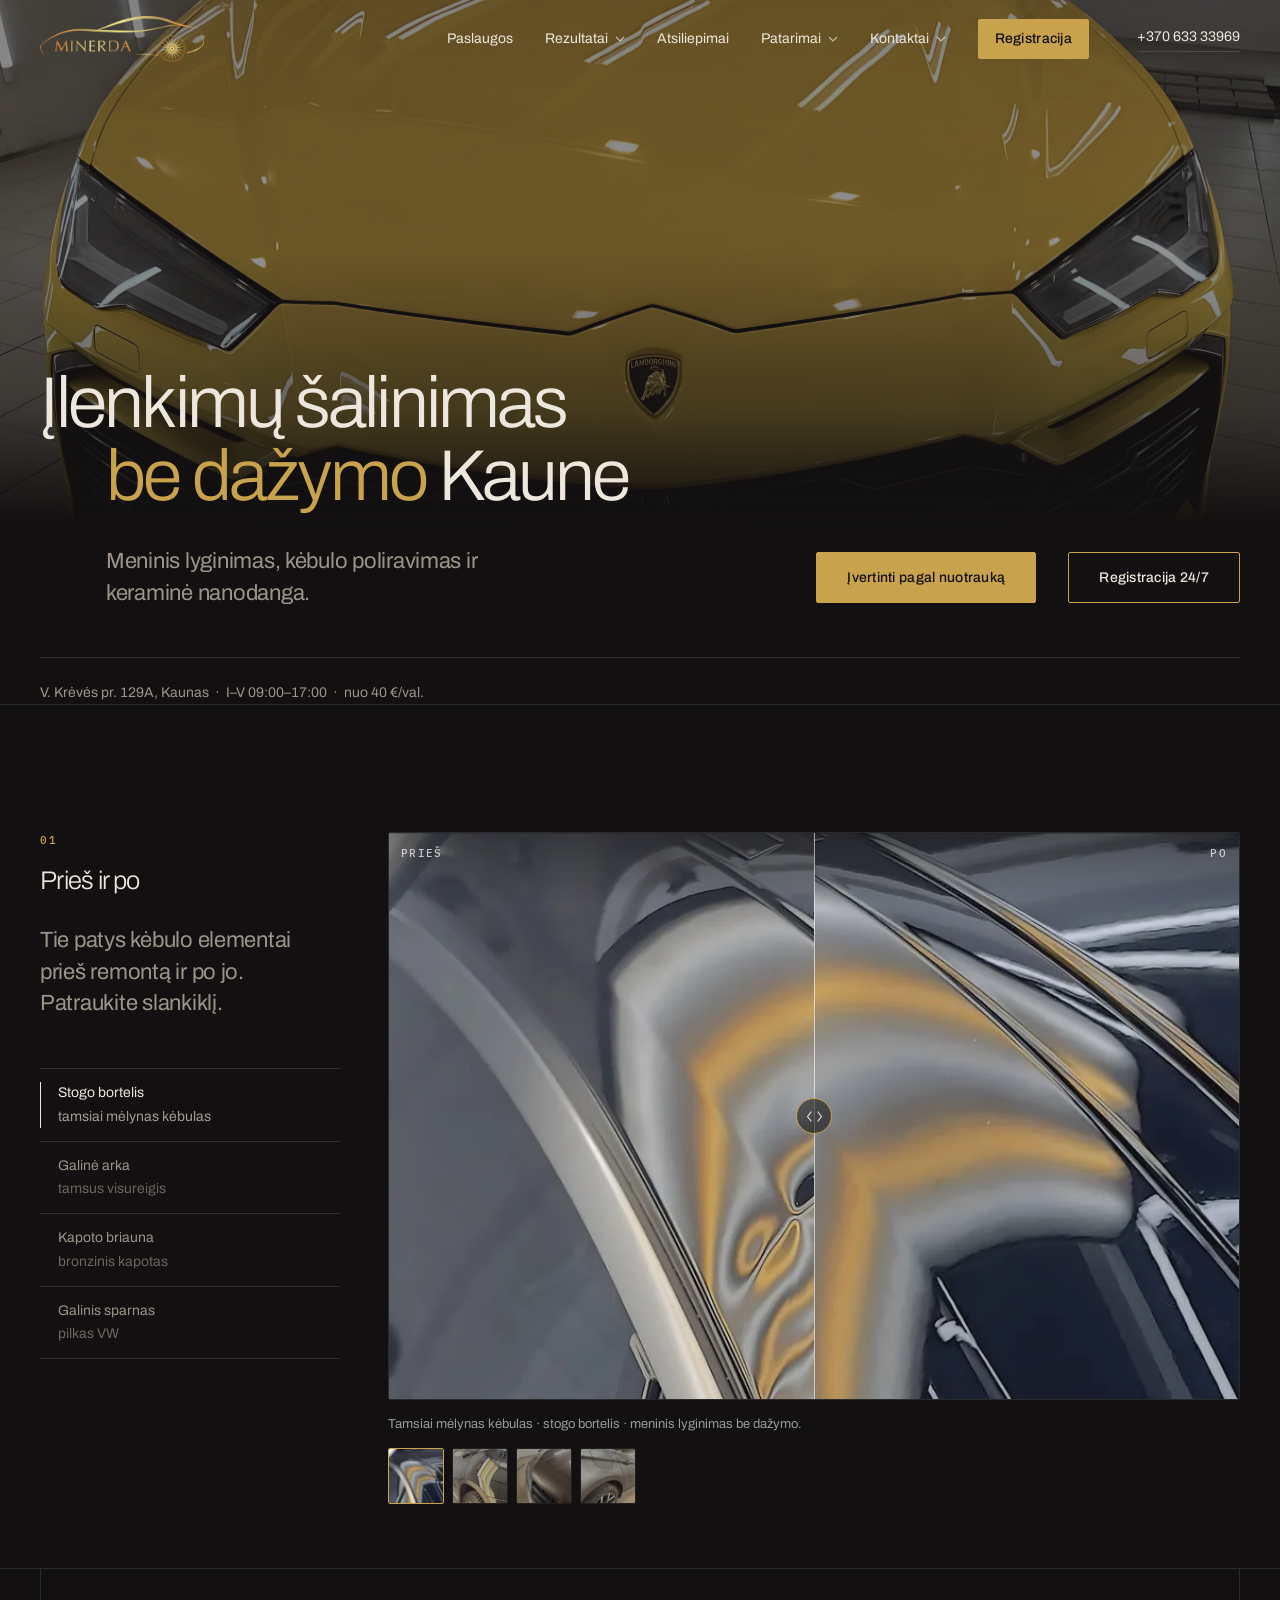
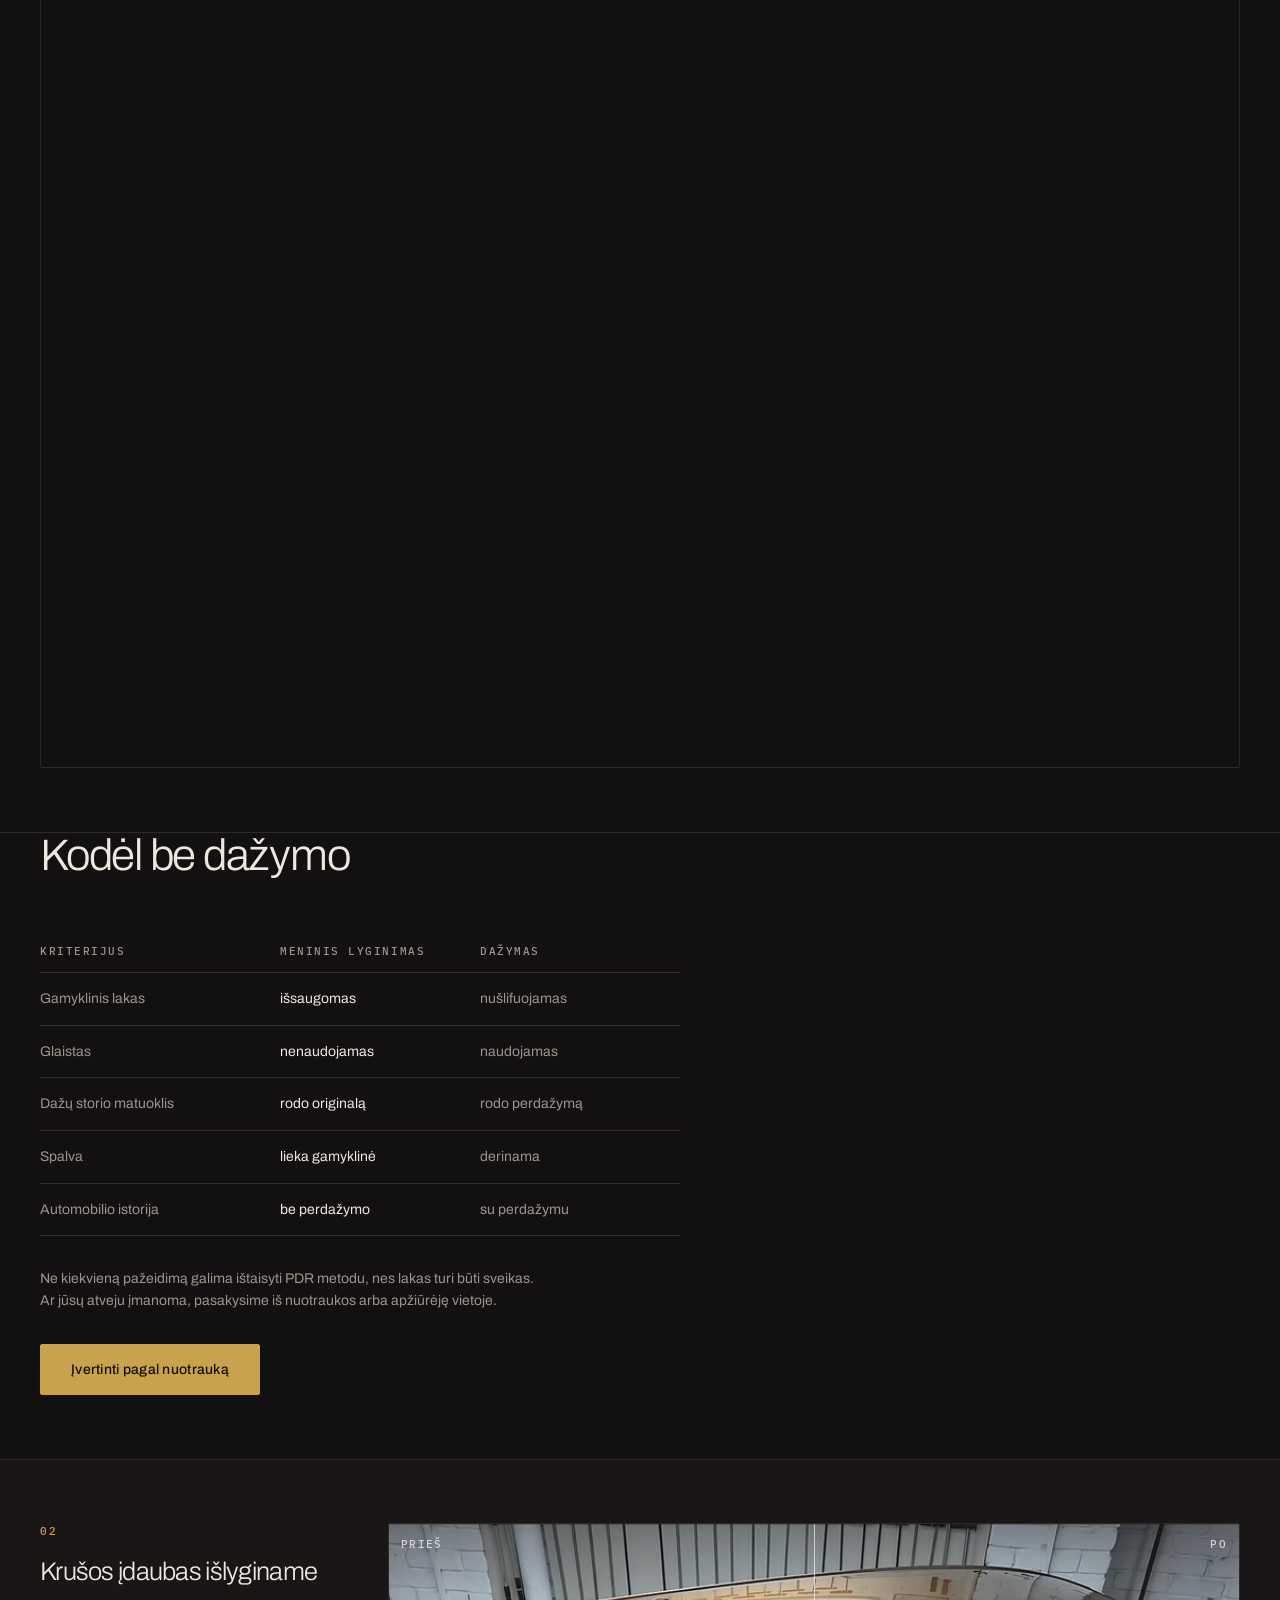
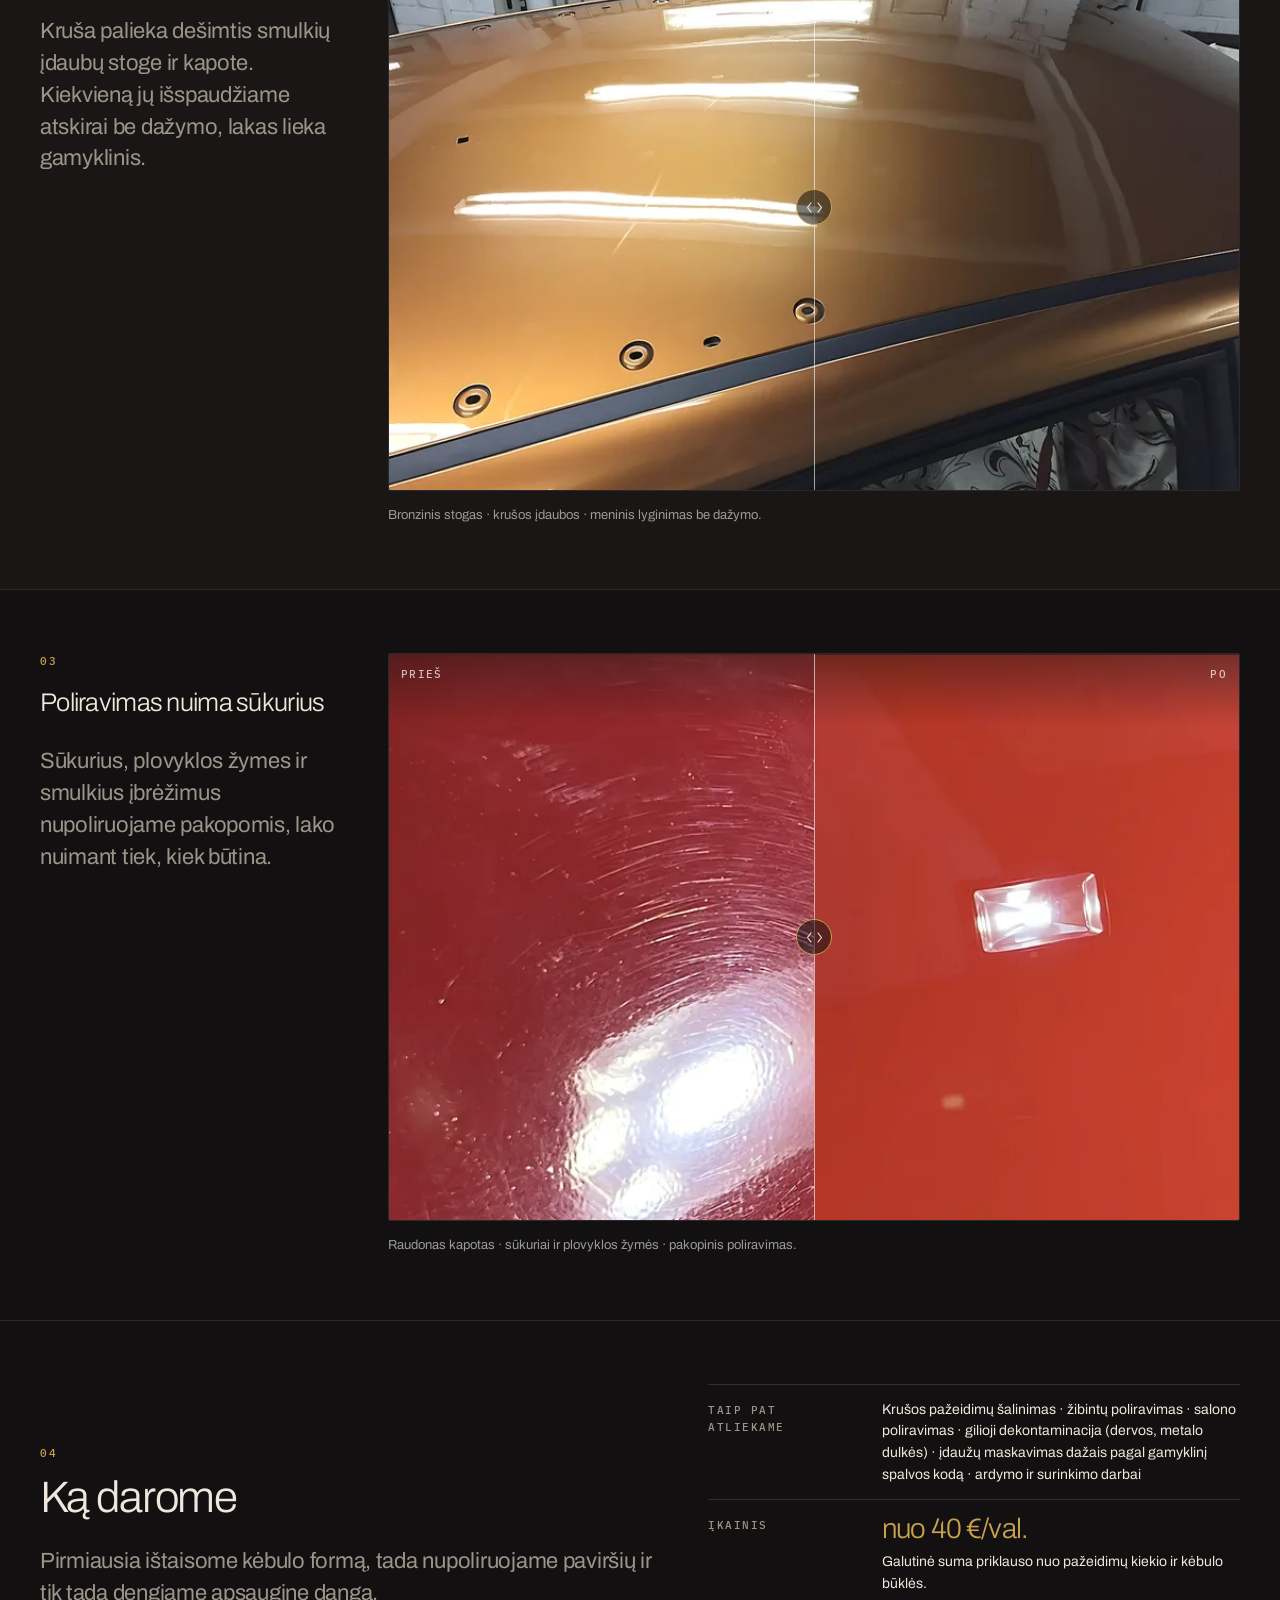
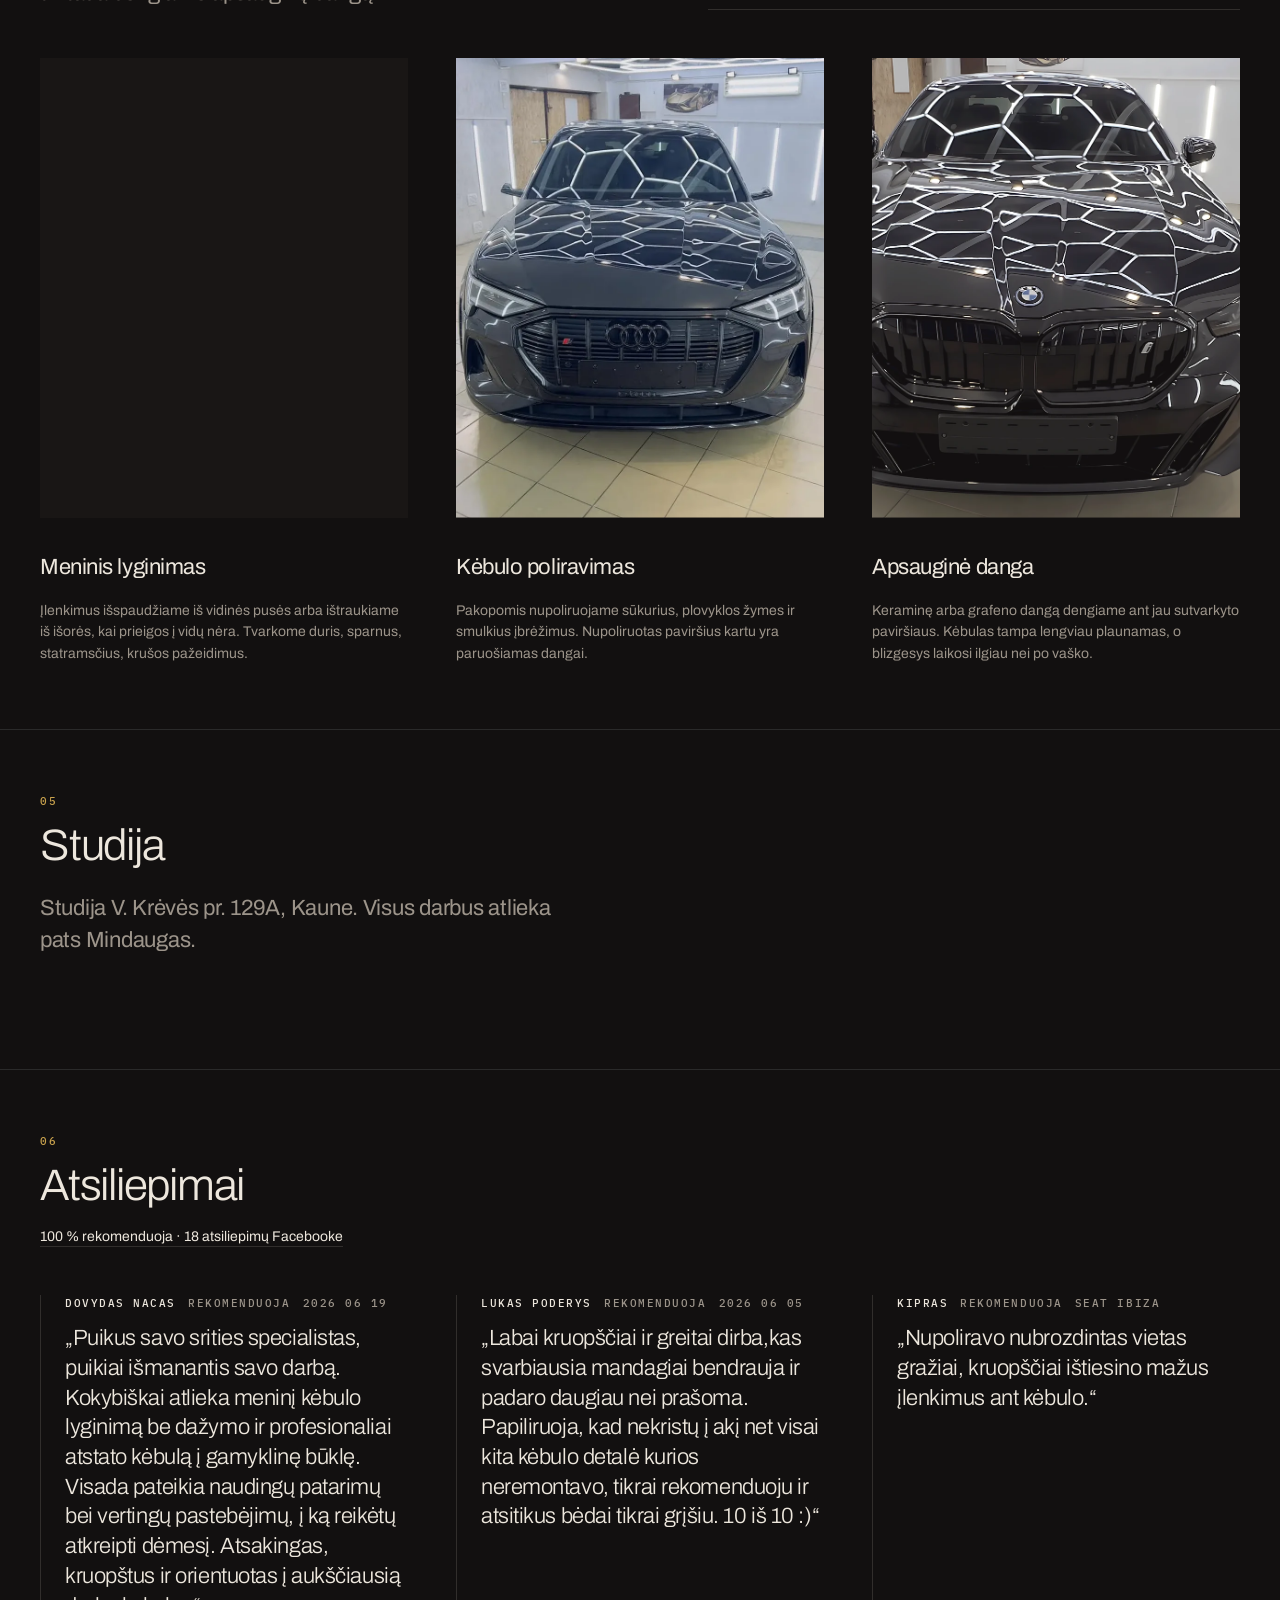
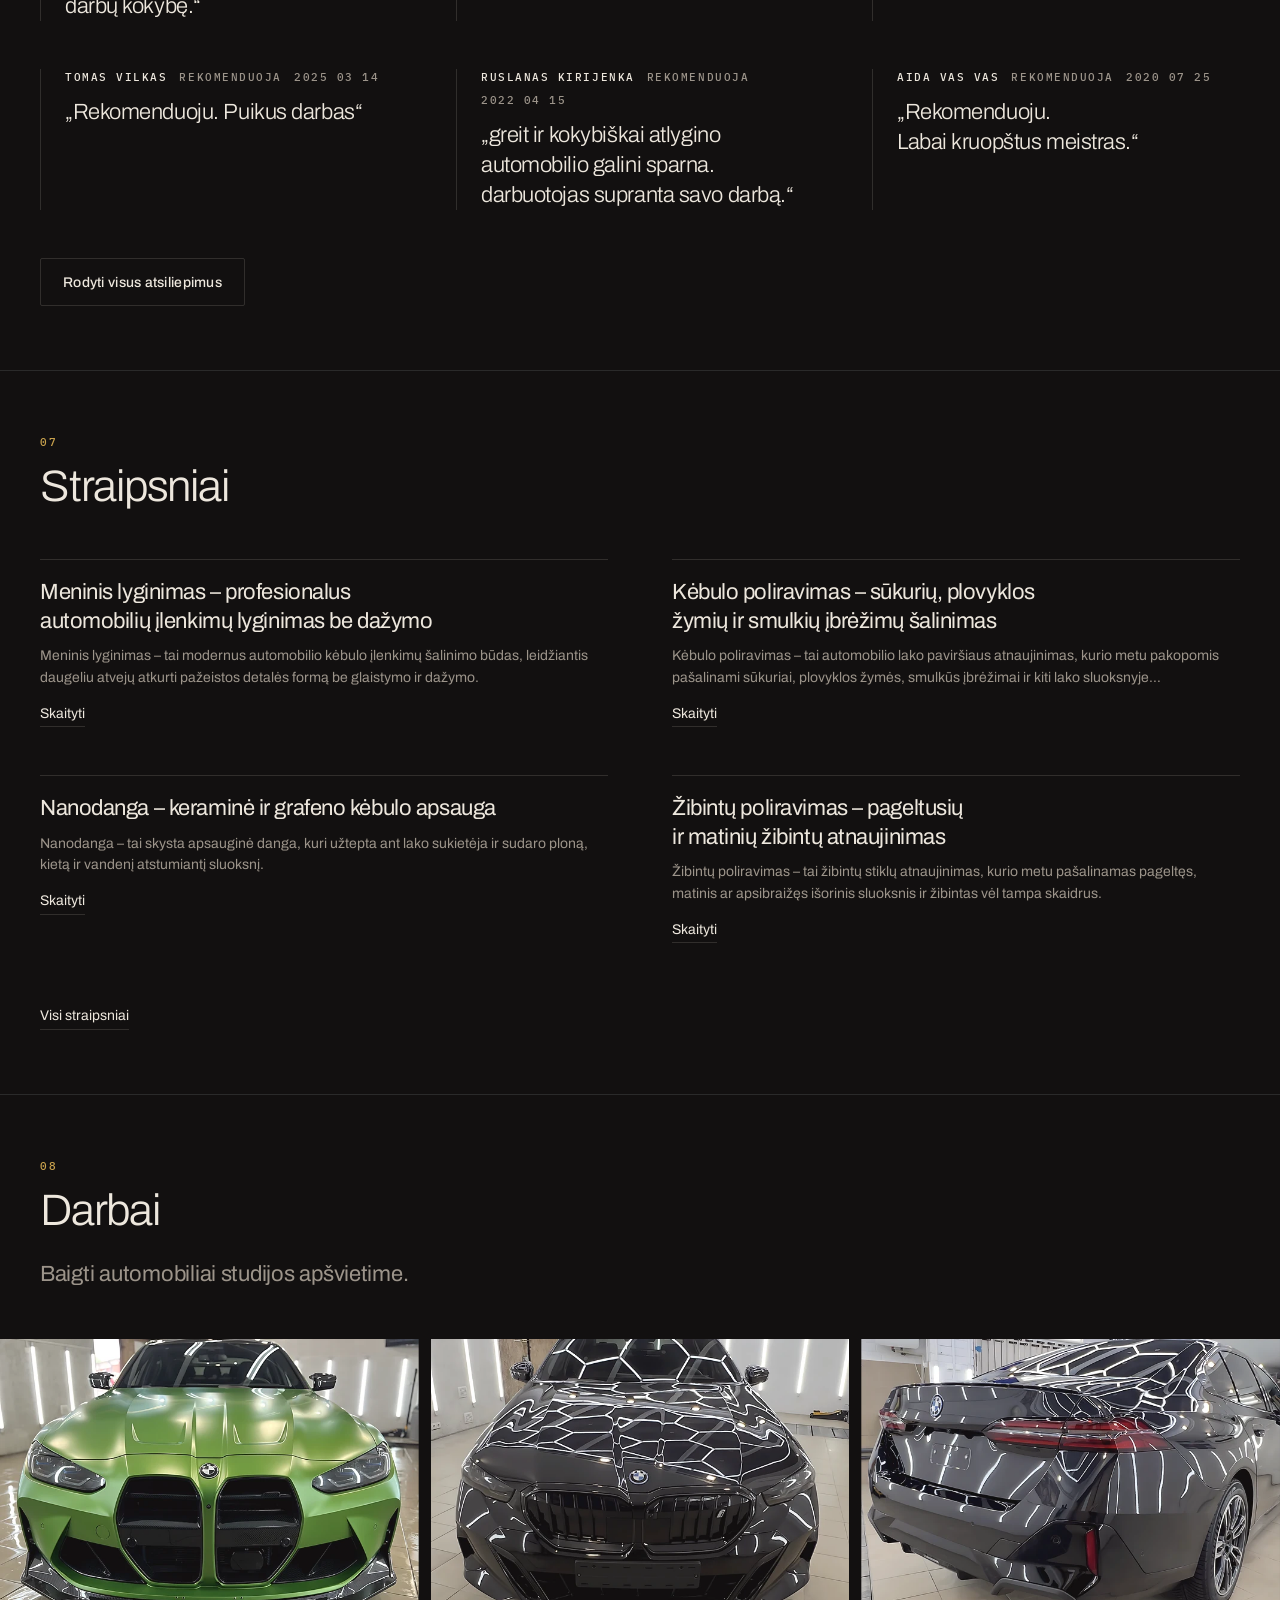
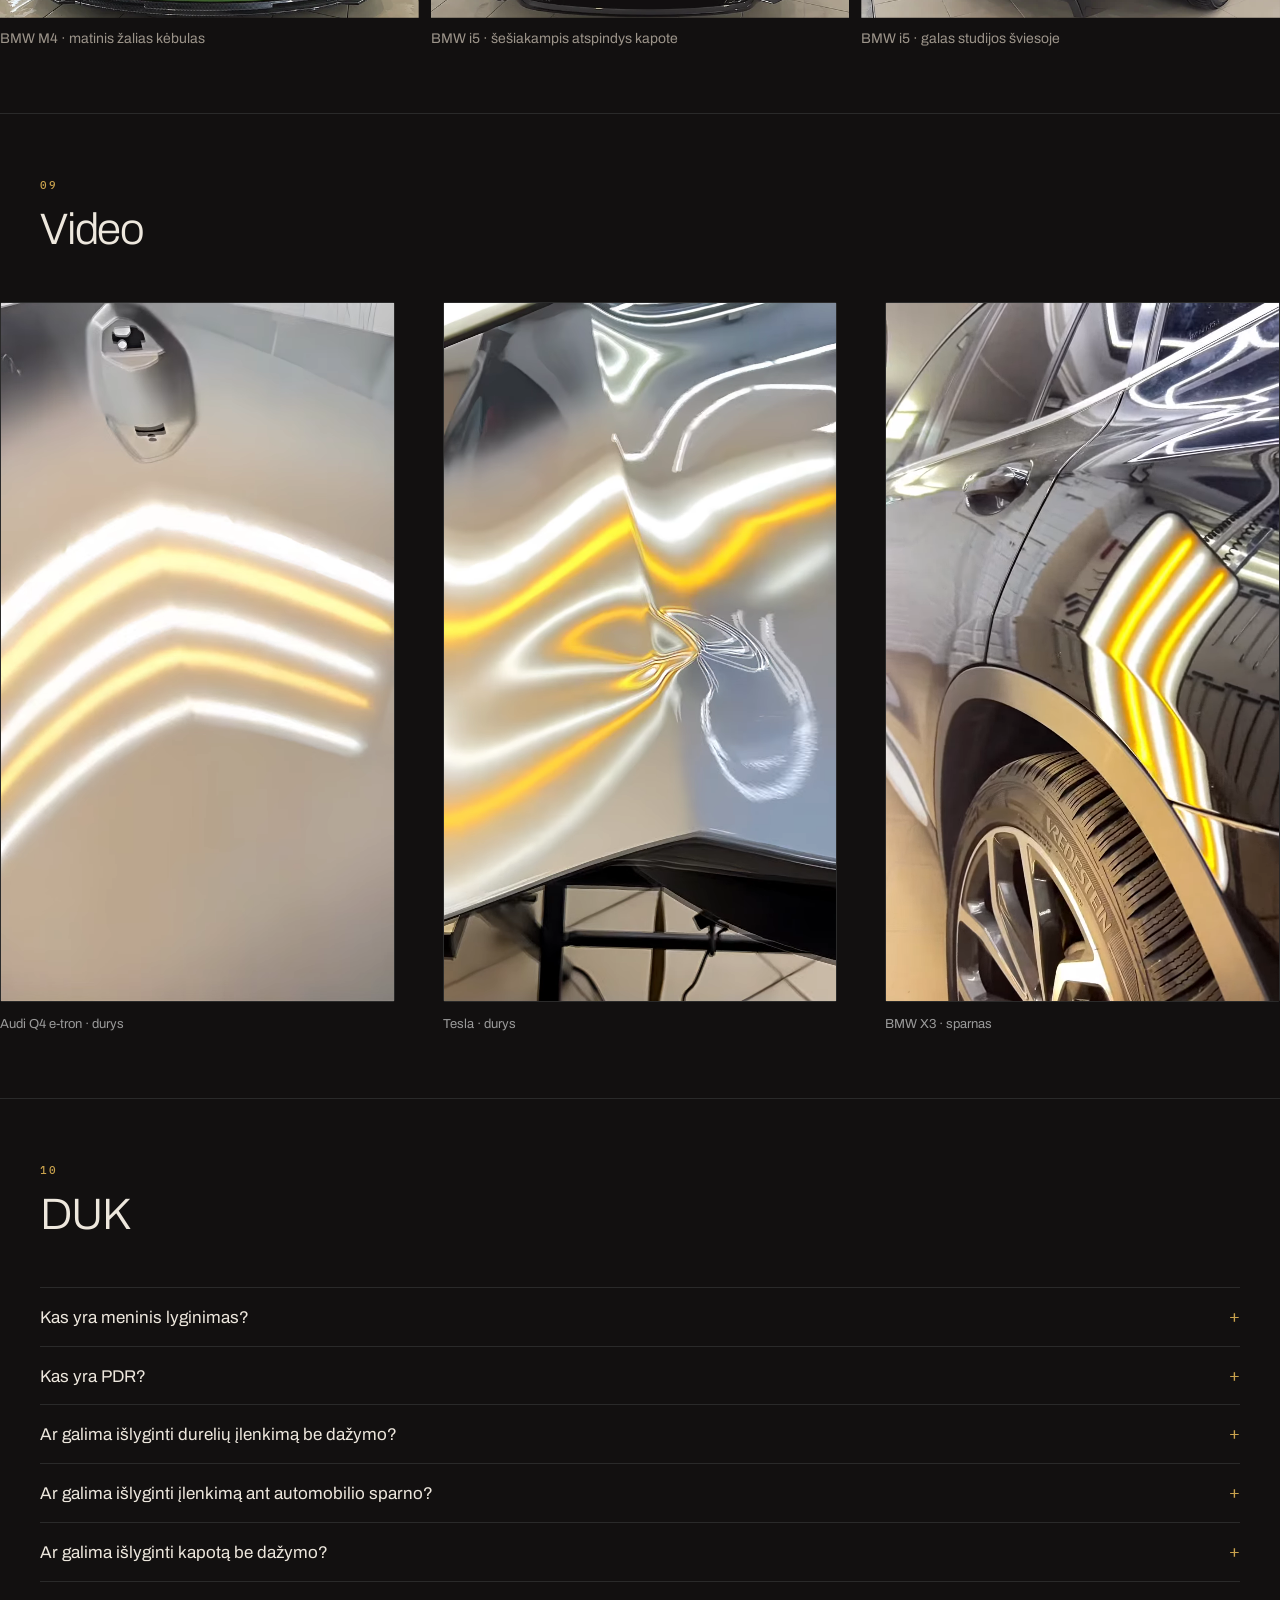
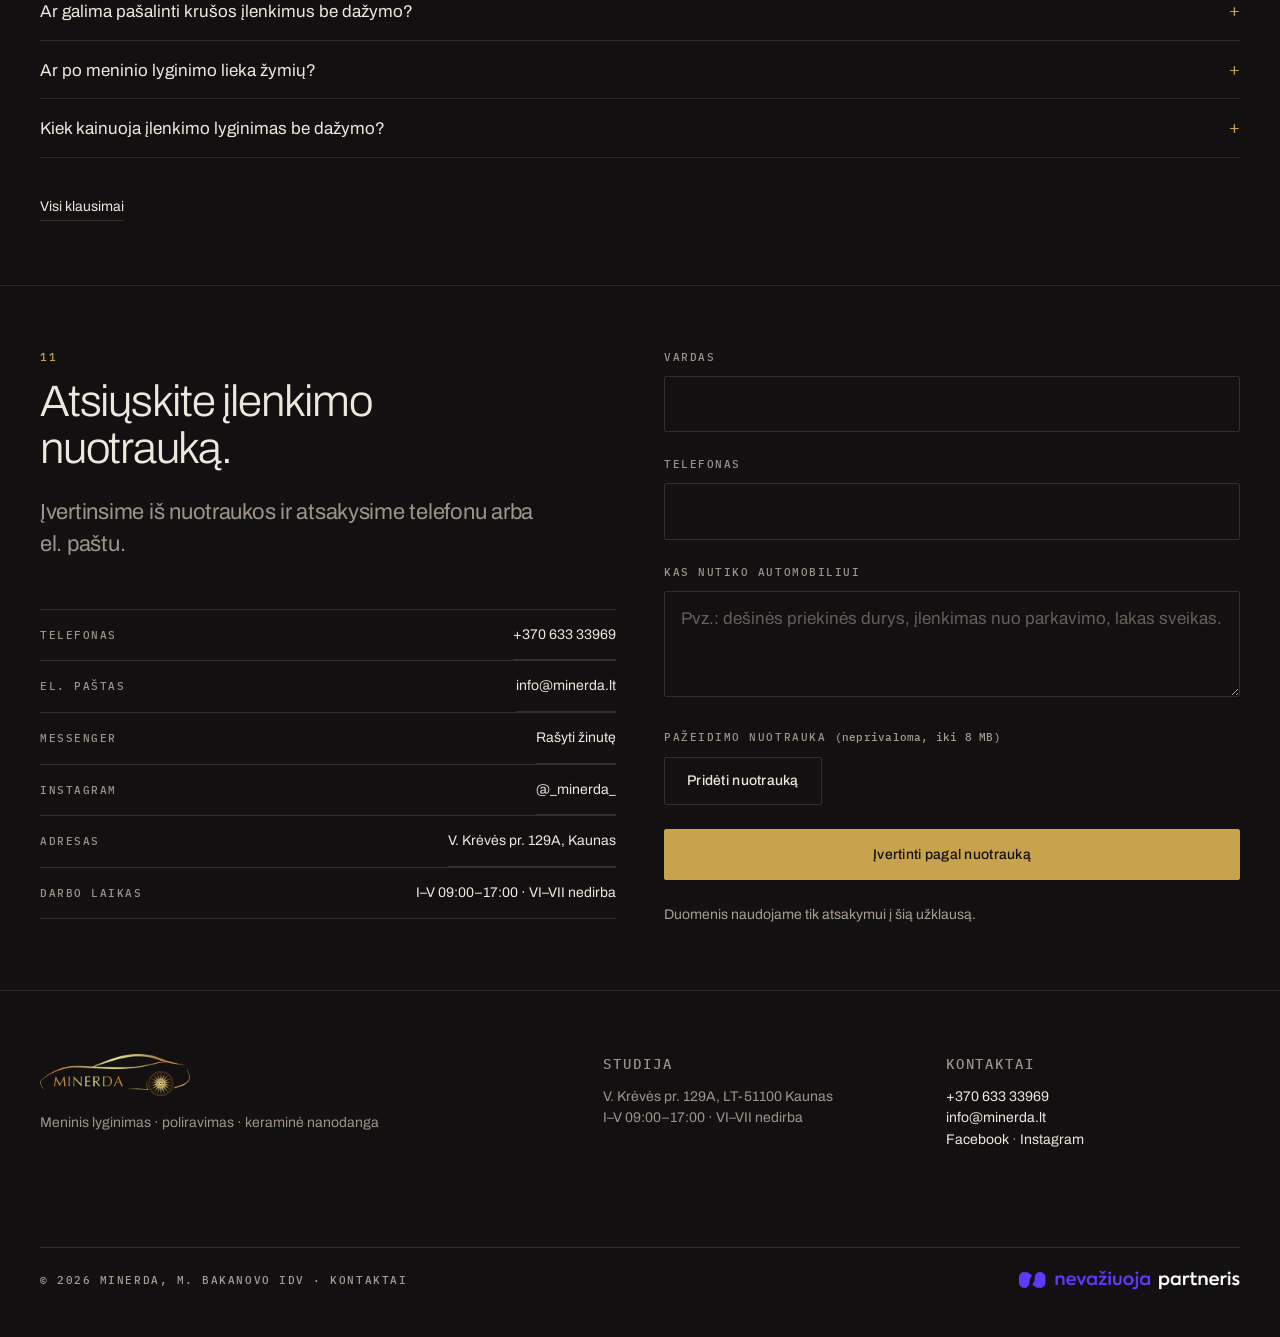
==== commit 8f7110a5: "deploy: registracija, partner badge, map, hamburger header Co-Authored-By: Claude Opus 5.5 <noreply@" ====
--- a/index.html
+++ b/index.html
@@ -30,7 +30,7 @@
       href="https://fonts.googleapis.com/css2?family=Archivo:wght@300;400;500&family=IBM+Plex+Mono:wght@400;500&display=swap">
 <noscript><link rel="stylesheet"
       href="https://fonts.googleapis.com/css2?family=Archivo:wght@300;400;500&family=IBM+Plex+Mono:wght@400;500&display=swap"></noscript>
-<link rel="stylesheet" href="styles.css?v=20260910a">
+<link rel="stylesheet" href="styles.css?v=20260924">
 <script>document.documentElement.className += ' js';</script>
 <script type="application/ld+json">
 {"@context":"https://schema.org","@type":"AutoBodyShop","name":"Minerda","alternateName":"Poliravimas Meninis Lyginimas keraminė nanodanga Minerda","url":"https://minerda.lt/","image":"https://minerda.lt/img/og.jpg","telephone":"+37063333969","address":{"@type":"PostalAddress","streetAddress":"V. Krėvės pr. 129A","addressLocality":"Kaunas","postalCode":"LT-51100","addressCountry":"LT"},"areaServed":"Kaunas","priceRange":"nuo 40 €/val.","openingHoursSpecification":[{"@type":"OpeningHoursSpecification","dayOfWeek":["Monday","Tuesday","Wednesday","Thursday","Friday"],"opens":"09:00","closes":"17:00"}],"sameAs":["https://www.facebook.com/profile.php?id=100054326658601","https://www.instagram.com/_minerda_/"],"makesOffer":[{"@type":"Offer","itemOffered":{"@type":"Service","name":"Meninis lyginimas (PDR)"}},{"@type":"Offer","itemOffered":{"@type":"Service","name":"Kėbulo poliravimas"}},{"@type":"Offer","itemOffered":{"@type":"Service","name":"Keraminė nanodanga"}}]}
@@ -45,16 +45,32 @@
       <picture><source srcset="img/minerda-logo-400.webp" type="image/webp"><img src="img/minerda-logo-400.png" width="400" height="93" alt="Minerda"></picture>
     </a>
     <nav class="nav__links" aria-label="Pagrindinis meniu">
-      <a href="#darbas">Prieš ir po</a>
       <a href="#paslaugos">Paslaugos</a>
-      <a href="#studija">Studija</a>
+      <div class="dd">
+        <button class="dd__btn" type="button" aria-expanded="false" aria-controls="dd-rez">Rezultatai<svg class="dd__ch" width="10" height="6" viewBox="0 0 10 6" aria-hidden="true"><path d="M1 1l4 4 4-4" fill="none" stroke="currentColor" stroke-width="1.2"/></svg></button>
+        <div class="dd__menu" id="dd-rez">
+          <a href="#darbas">Prieš ir po</a>
+          <a href="#darbai">Darbai</a>
+          <a href="#video">Video</a>
+        </div>
+      </div>
       <a href="#atsiliepimai">Atsiliepimai</a>
-      <a href="straipsniai/">Straipsniai</a>
-      <a href="#darbai">Darbai</a>
-      <a href="#video">Video</a>
-      <a href="duk/">DUK</a>
-      <a href="#uzklausa">Užklausa</a>
-      <a href="kontaktai/">Kontaktai</a>
+      <div class="dd">
+        <button class="dd__btn" type="button" aria-expanded="false" aria-controls="dd-pat">Patarimai<svg class="dd__ch" width="10" height="6" viewBox="0 0 10 6" aria-hidden="true"><path d="M1 1l4 4 4-4" fill="none" stroke="currentColor" stroke-width="1.2"/></svg></button>
+        <div class="dd__menu" id="dd-pat">
+          <a href="straipsniai/">Straipsniai</a>
+          <a href="duk/">DUK</a>
+        </div>
+      </div>
+      <div class="dd">
+        <button class="dd__btn" type="button" aria-expanded="false" aria-controls="dd-kon">Kontaktai<svg class="dd__ch" width="10" height="6" viewBox="0 0 10 6" aria-hidden="true"><path d="M1 1l4 4 4-4" fill="none" stroke="currentColor" stroke-width="1.2"/></svg></button>
+        <div class="dd__menu" id="dd-kon">
+          <a href="kontaktai/">Kontaktai</a>
+          <a href="#uzklausa">Užklausa</a>
+          <a href="#studija">Studija</a>
+        </div>
+      </div>
+      <a class="btn nav__reg" href="https://nevaziuoja.lt/autoservisas/minerda-1518?book-now=true" target="_blank" rel="noopener">Registracija</a>
     </nav>
     <a class="tlink nav__tel" href="tel:+37063333969">+370 633 33969</a>
     <button class="nav__toggle" id="navToggle" aria-expanded="false" aria-controls="navPanel" aria-label="Atidaryti meniu">
@@ -63,16 +79,20 @@
   </div>
   <div class="nav__panel" id="navPanel" hidden>
     <div class="nav__panel-in">
-      <a href="#darbas">Prieš ir po</a>
       <a href="#paslaugos">Paslaugos</a>
-      <a href="#studija">Studija</a>
       <a href="#atsiliepimai">Atsiliepimai</a>
-      <a href="straipsniai/">Straipsniai</a>
-      <a href="#darbai">Darbai</a>
-      <a href="#video">Video</a>
-      <a href="duk/">DUK</a>
-      <a href="#uzklausa">Užklausa</a>
-      <a href="kontaktai/">Kontaktai</a>
+      <p class="nav__grp">Rezultatai</p>
+      <a class="nav__sub" href="#darbas">Prieš ir po</a>
+      <a class="nav__sub" href="#darbai">Darbai</a>
+      <a class="nav__sub" href="#video">Video</a>
+      <p class="nav__grp">Patarimai</p>
+      <a class="nav__sub" href="straipsniai/">Straipsniai</a>
+      <a class="nav__sub" href="duk/">DUK</a>
+      <p class="nav__grp">Kontaktai</p>
+      <a class="nav__sub" href="kontaktai/">Kontaktai</a>
+      <a class="nav__sub" href="#uzklausa">Užklausa</a>
+      <a class="nav__sub" href="#studija">Studija</a>
+      <a class="btn nav__reg" href="https://nevaziuoja.lt/autoservisas/minerda-1518?book-now=true" target="_blank" rel="noopener">Registracija</a>
     </div>
     <a class="nav__panel-tel" href="tel:+37063333969">+370 633 33969</a>
   </div>
@@ -97,6 +117,7 @@
       <p class="hero__sub">Meninis lyginimas, kėbulo poliravimas ir keraminė nanodanga.</p>
       <div class="hero__act">
         <a class="btn" href="#uzklausa">Įvertinti pagal nuotrauką</a>
+        <a class="btn btn--ghost" href="https://nevaziuoja.lt/autoservisas/minerda-1518?book-now=true" target="_blank" rel="noopener">Registracija 24/7</a>
       </div>
     </div>
     <p class="hero__meta">V. Krėvės pr. 129A, Kaunas &nbsp;·&nbsp; I–V 09:00–17:00 &nbsp;·&nbsp; nuo&nbsp;40&nbsp;€/val.</p>
@@ -539,6 +560,7 @@
       <p class="foot__lines"><span><a href="tel:+37063333969">+370 633 33969</a></span><b class="sep"> · </b><span><a href="mailto:info@minerda.lt">info@minerda.lt</a></span><b class="sep"> · </b><span><a href="https://www.facebook.com/profile.php?id=100054326658601" target="_blank" rel="noopener">Facebook</a> · <a href="https://www.instagram.com/_minerda_/" target="_blank" rel="noopener">Instagram</a></span></p>
     </div>
     <p class="foot__legal">© <span id="yr">2026</span> MINERDA, M. Bakanovo IDV · <a href="kontaktai/">Kontaktai</a></p>
+    <a href="https://nevaziuoja.lt" target="_blank" rel="noopener" class="partner-badge"><img src="img/nevaziuoja-partneris.png" width="221" height="28" alt="nevažiuoja.lt partneris" loading="lazy"></a>
   </div>
 </footer>
 
@@ -558,6 +580,6 @@
 </div>
 
 <script src="lenis.min.js"></script>
-<script src="main.js?v=20260910a"></script>
+<script src="main.js?v=20260924"></script>
 </body>
 </html>
--- a/styles.css
+++ b/styles.css
@@ -867,3 +867,72 @@
   .art__s{margin-top:36px}
   .cta .btn{width:100%}
 }
+
+/* ── registracija (nevaziuoja.lt), partnerio ženkliukas, žemėlapis ── */
+.btn--ghost{background:transparent; color:var(--text); border-color:var(--gold)}
+.btn--ghost:hover{background:transparent; color:var(--text); border-color:var(--text)}
+.nav__links a.nav__reg{align-self:center; min-height:40px; padding:8px 16px; color:var(--ink); white-space:nowrap}
+.nav__links a.nav__reg::after{content:none}
+.nav__links a.nav__reg:hover{color:var(--ink)}
+.nav__panel a.nav__reg{align-self:flex-start; min-height:48px; margin-top:var(--s3); padding:12px 26px;
+  font-size:16px; letter-spacing:.02em; color:var(--ink); border:1px solid var(--gold)}
+.partner-badge{grid-column:1/-1; justify-self:start; display:inline-block; margin-top:calc(18px - var(--gap-block)); line-height:0}
+.partner-badge img{width:221px; height:28px}
+/* kompiuteryje ženkliukas dešinėje, copyright eilutėje (abu 2-oje footerio eilutėje) */
+@media (min-width:901px){
+  .foot__legal,.partner-badge{grid-row:2}
+  .partner-badge{justify-self:end; align-self:end; margin:0 0 -5px}
+}
+.contacts li.contacts__map{display:block}
+.map{overflow:hidden; line-height:0; border:1px solid var(--line-2); border-radius:var(--r); background:var(--ink-2)}
+.map iframe{display:block; width:100%; height:320px}
+.contacts a.map__link{display:inline-block; margin:12px 0 0; padding:0 0 3px}
+.contacts li.contacts__reg{display:block}
+.contacts .btn{border-bottom:1px solid var(--gold); padding:14px 30px; margin:6px 0}
+.contacts .btn:hover{border-color:var(--text)}
+@media (max-width:760px){
+  .map iframe{height:260px}
+  .partner-badge img{width:189px; height:24px}
+}
+
+/* ── nav išskleidžiami sąrašai: Rezultatai / Patarimai / Kontaktai ── */
+.nav__links{align-items:center}
+.dd{position:relative}
+.dd__btn{display:inline-flex; align-items:center; gap:7px; padding:6px 0; background:none; border:0; cursor:pointer;
+  font:inherit; color:var(--text); letter-spacing:inherit}
+.dd__ch{transition:transform var(--d-mid) var(--e); opacity:.7}
+.dd.is-open .dd__ch{transform:rotate(180deg)}
+.dd__menu{position:absolute; top:calc(100% + 16px); left:-22px; min-width:190px; z-index:120;
+  display:flex; flex-direction:column; padding:10px 22px;
+  background:var(--ink); border:1px solid var(--line); border-radius:var(--r);
+  opacity:0; visibility:hidden; transform:translate3d(0,-6px,0);
+  transition:opacity 200ms var(--e) 150ms, transform 200ms var(--e) 150ms, visibility 0s linear 350ms}
+/* nematomas tiltelis, kad pelė nepamestų sąrašo pakeliui žemyn */
+.dd__menu::before{content:""; position:absolute; left:0; right:0; top:-17px; height:17px}
+.nav__links .dd__menu a{padding:11px 0; white-space:nowrap; align-self:flex-start}
+.nav__links .dd__menu a + a{margin-top:2px}
+.dd.is-open .dd__menu{opacity:1; visibility:visible; transform:none; transition-delay:0s}
+@media (hover:hover){
+  .dd:hover .dd__menu{opacity:1; visibility:visible; transform:none; transition-delay:0s}
+  .dd:hover .dd__ch{transform:rotate(180deg)}
+}
+/* mobilus meniu: grupės su antraštėmis */
+.nav__grp{margin:var(--s3) 0 2px; font-family:var(--m); font-size:var(--t-label); font-weight:500;
+  letter-spacing:.14em; text-transform:uppercase; color:var(--muted)}
+@media (max-width:760px){
+  .nav__panel a.nav__sub{font-size:22px; padding:8px 0}
+  .nav__grp{opacity:0; transform:translate3d(0,14px,0)}
+  .nav.is-open .nav__grp{animation:navIn 420ms cubic-bezier(.22,.61,.36,1) both}
+}
+/* 901–1099px juosta netelpa, todėl meniu per mygtuką kaip planšetėje */
+@media (min-width:901px) and (max-width:1099px){
+  .nav__links,.nav__tel{display:none}
+  .nav__toggle{display:flex}
+  .nav.is-open .nav__panel{display:flex}
+  .nav.is-open{background:var(--ink)}
+}
+/* planšetės meniu (761–1099px): punktai stulpeliu, kaip telefone */
+.nav__panel-in{display:flex; flex-direction:column}
+@media (min-width:761px) and (max-width:1099px){
+  .nav__panel{max-height:calc(100vh - 78px); max-height:calc(100dvh - 78px); overflow-y:auto; overscroll-behavior:contain}
+}
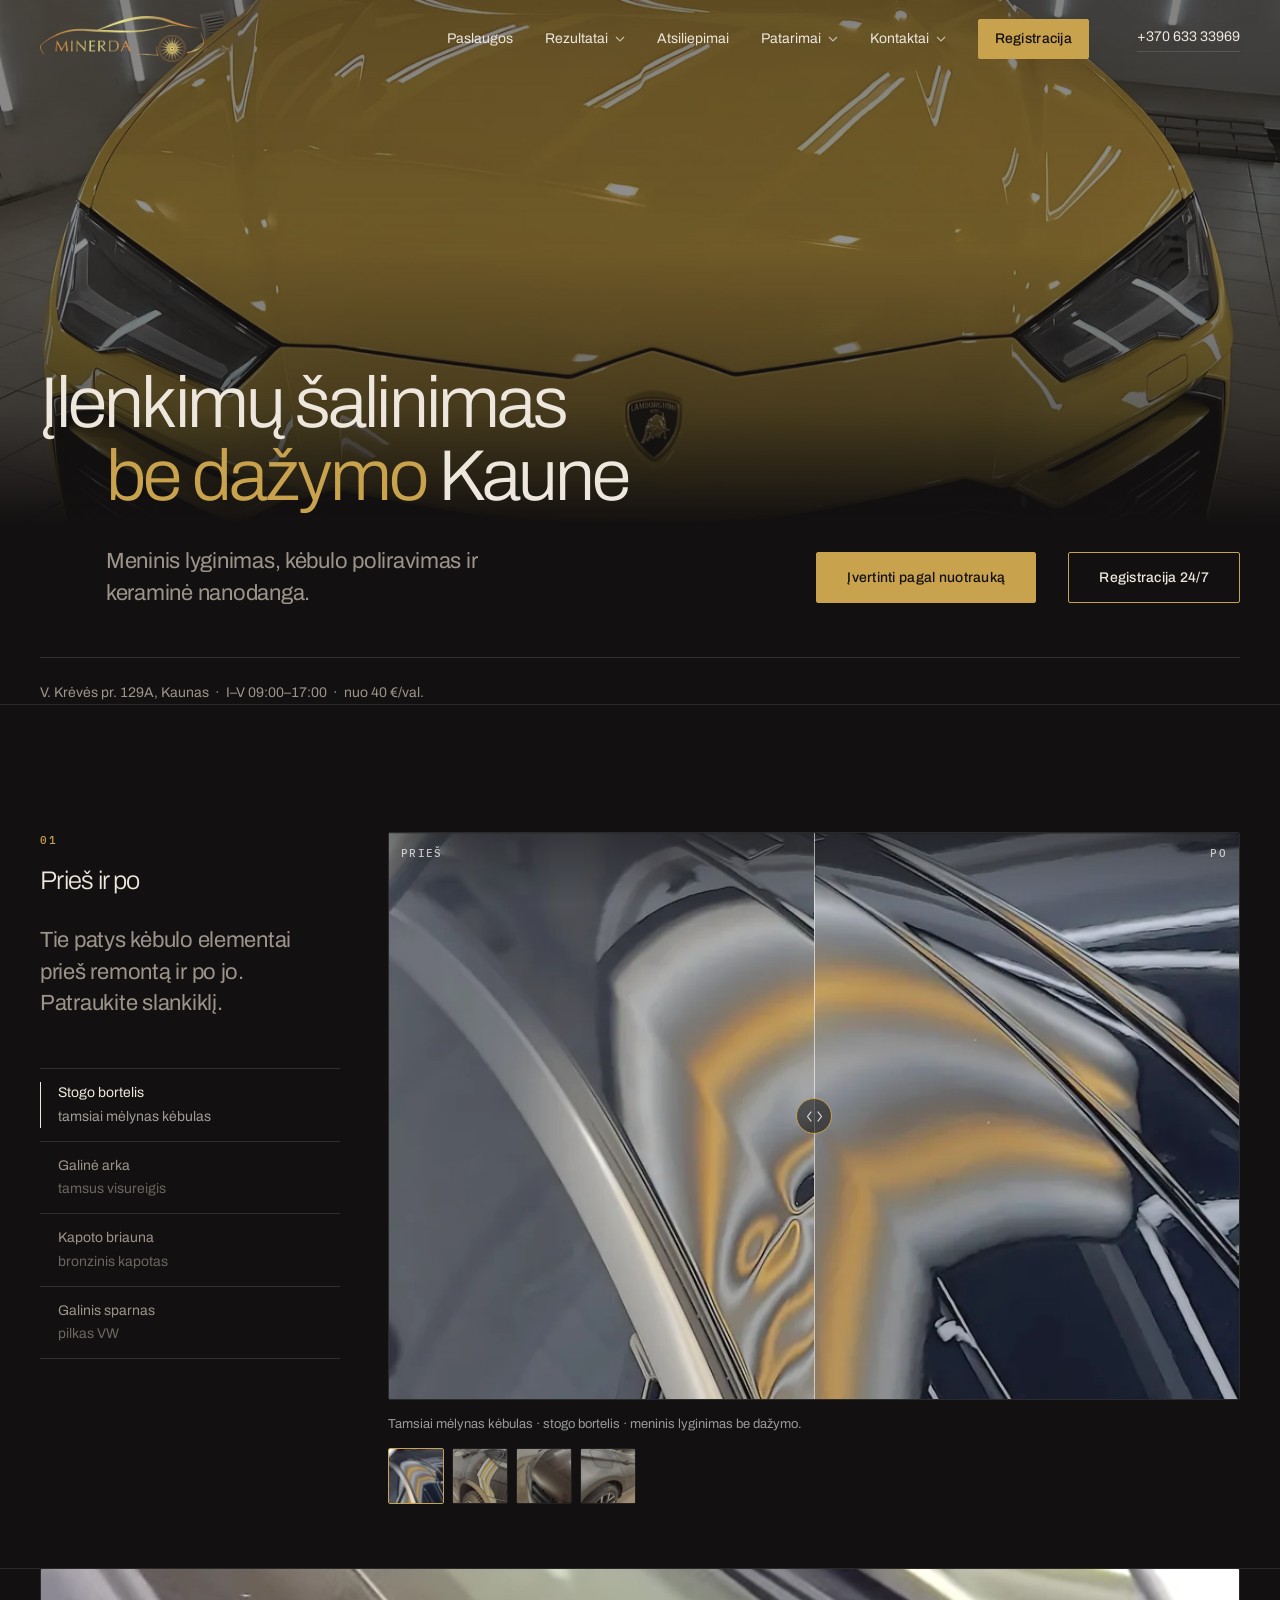
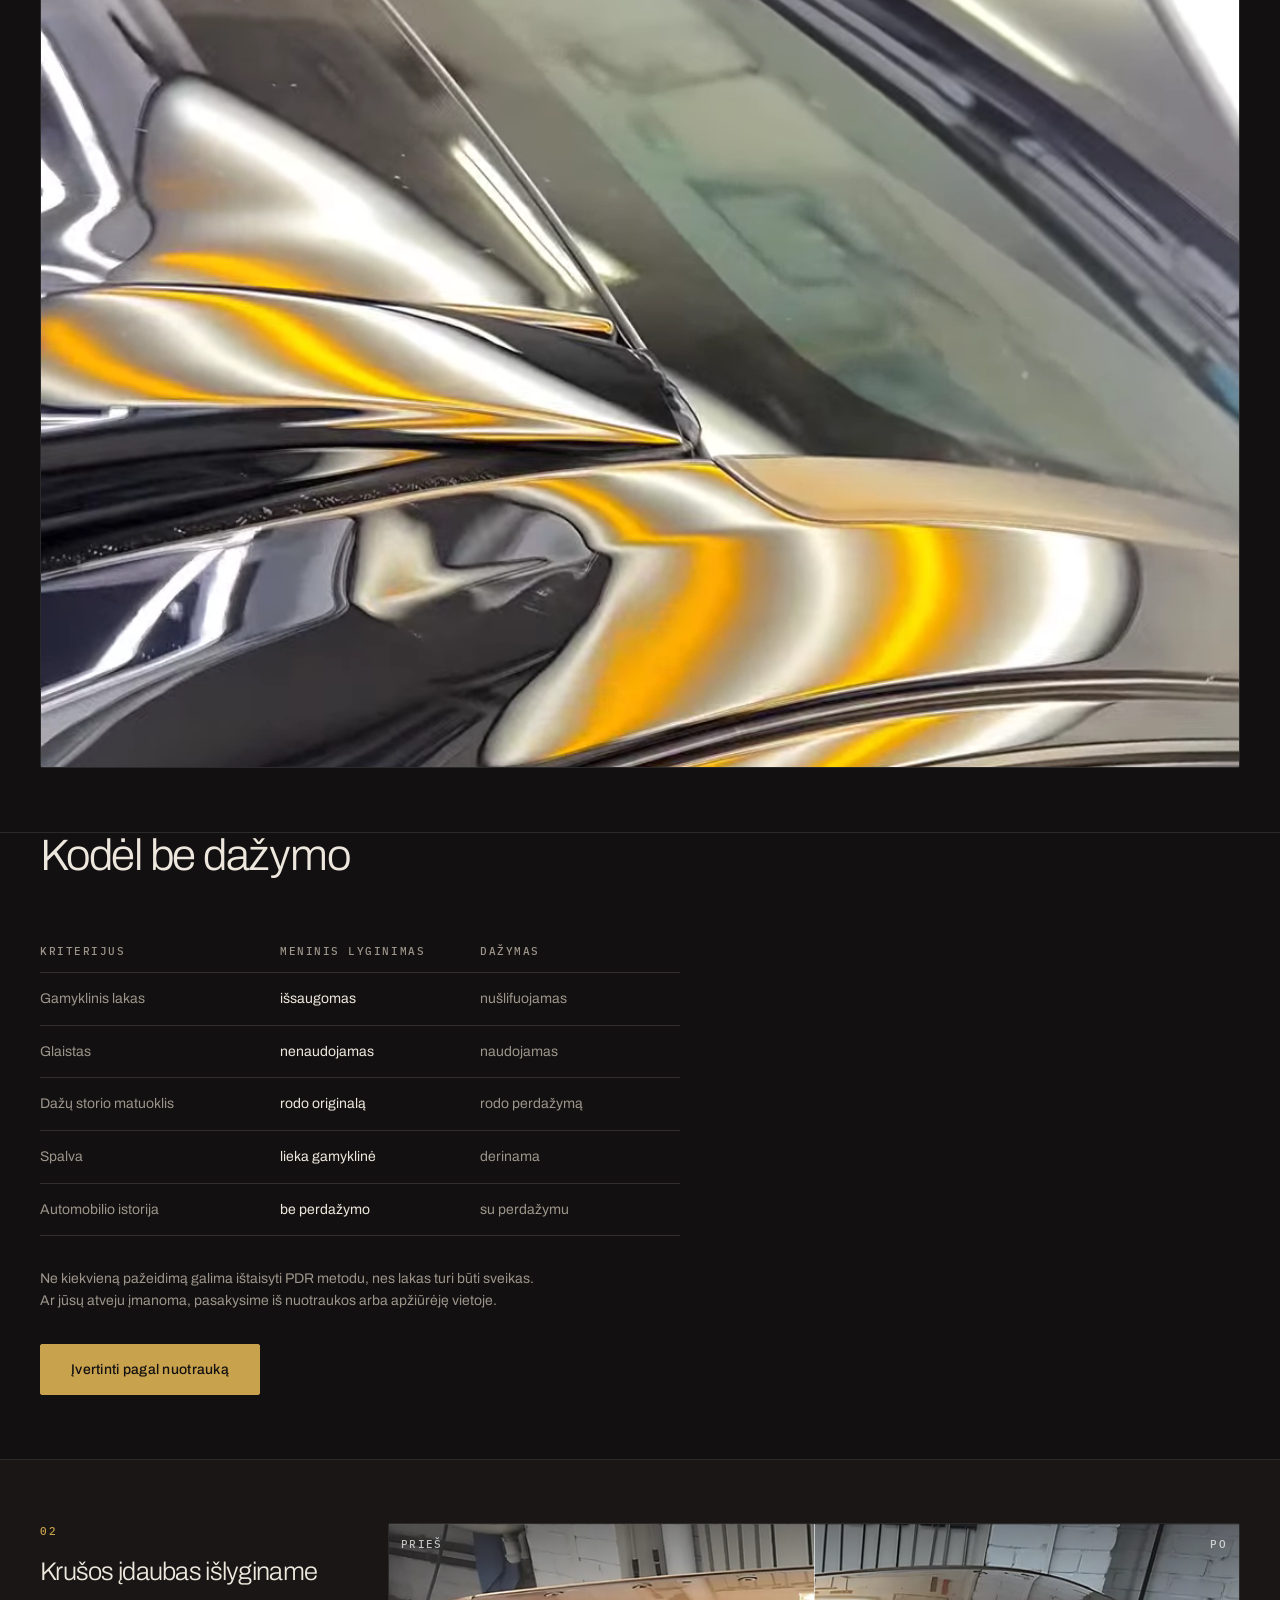
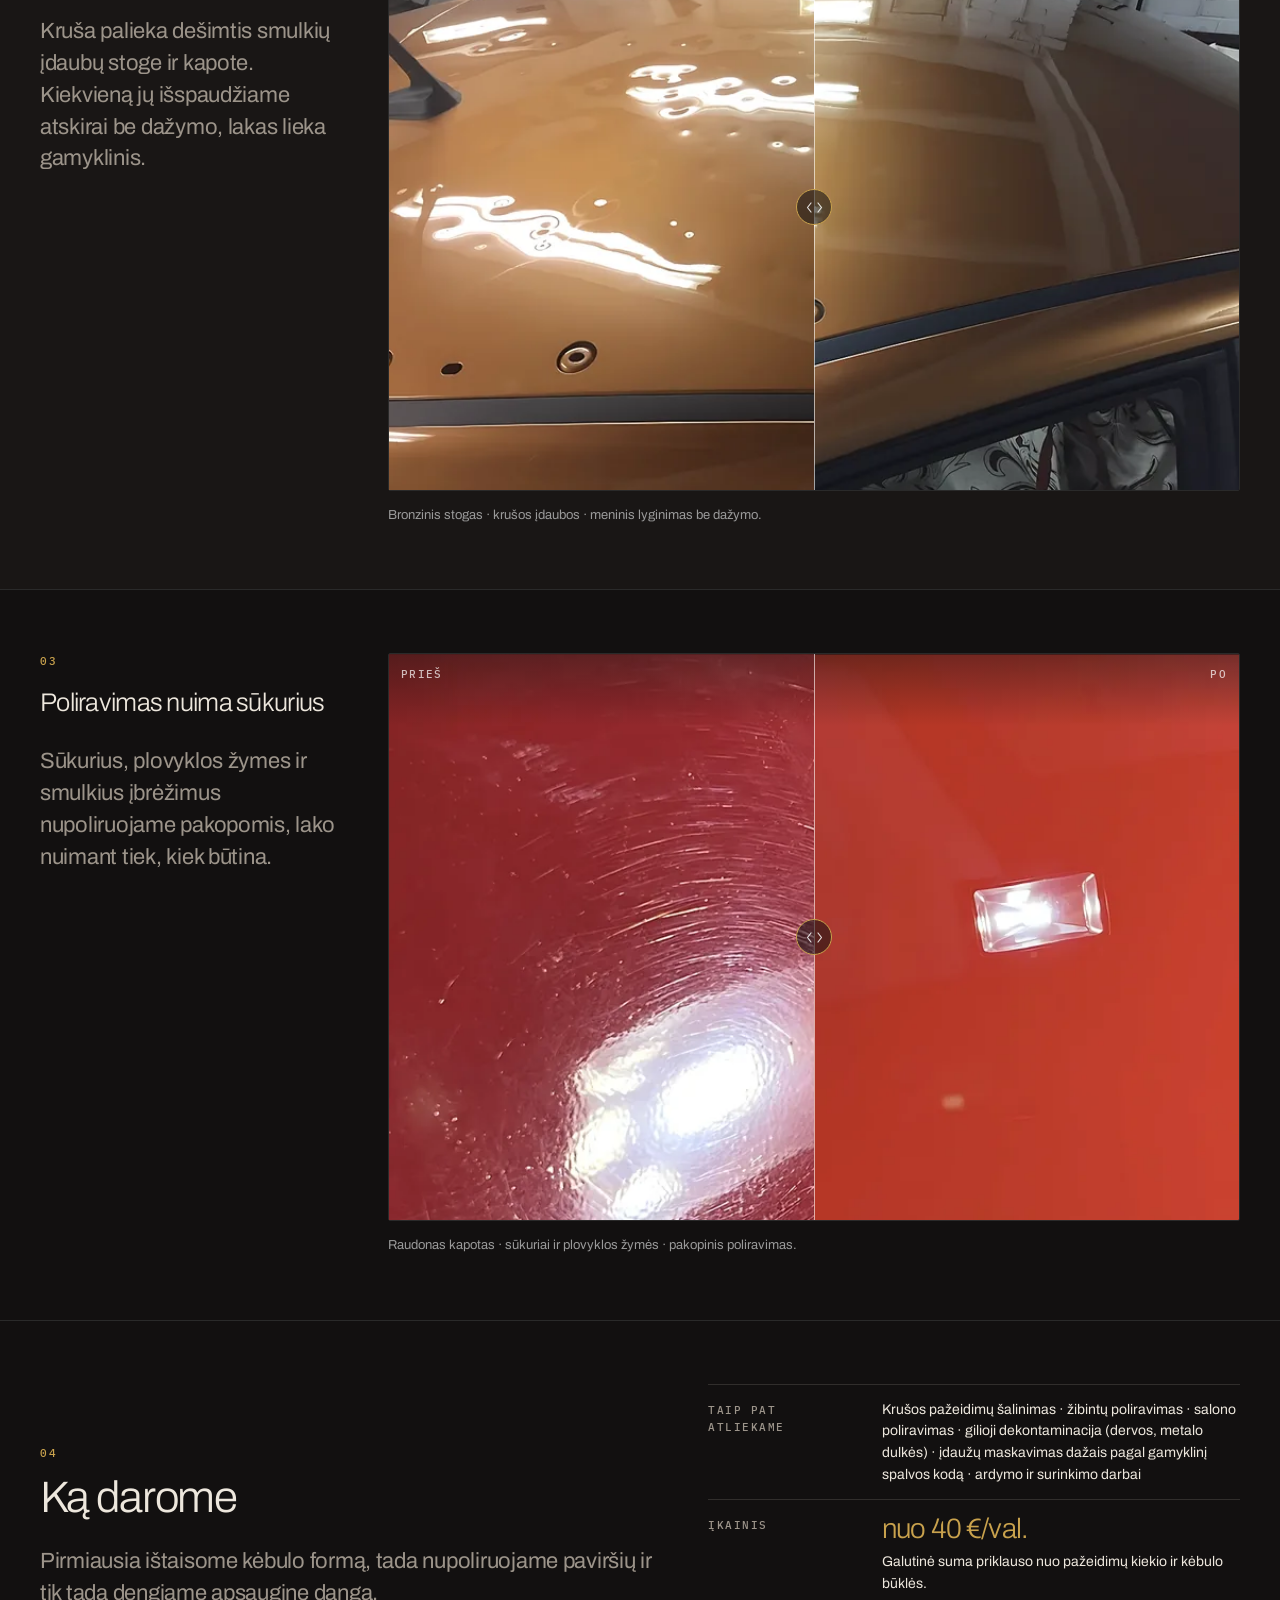
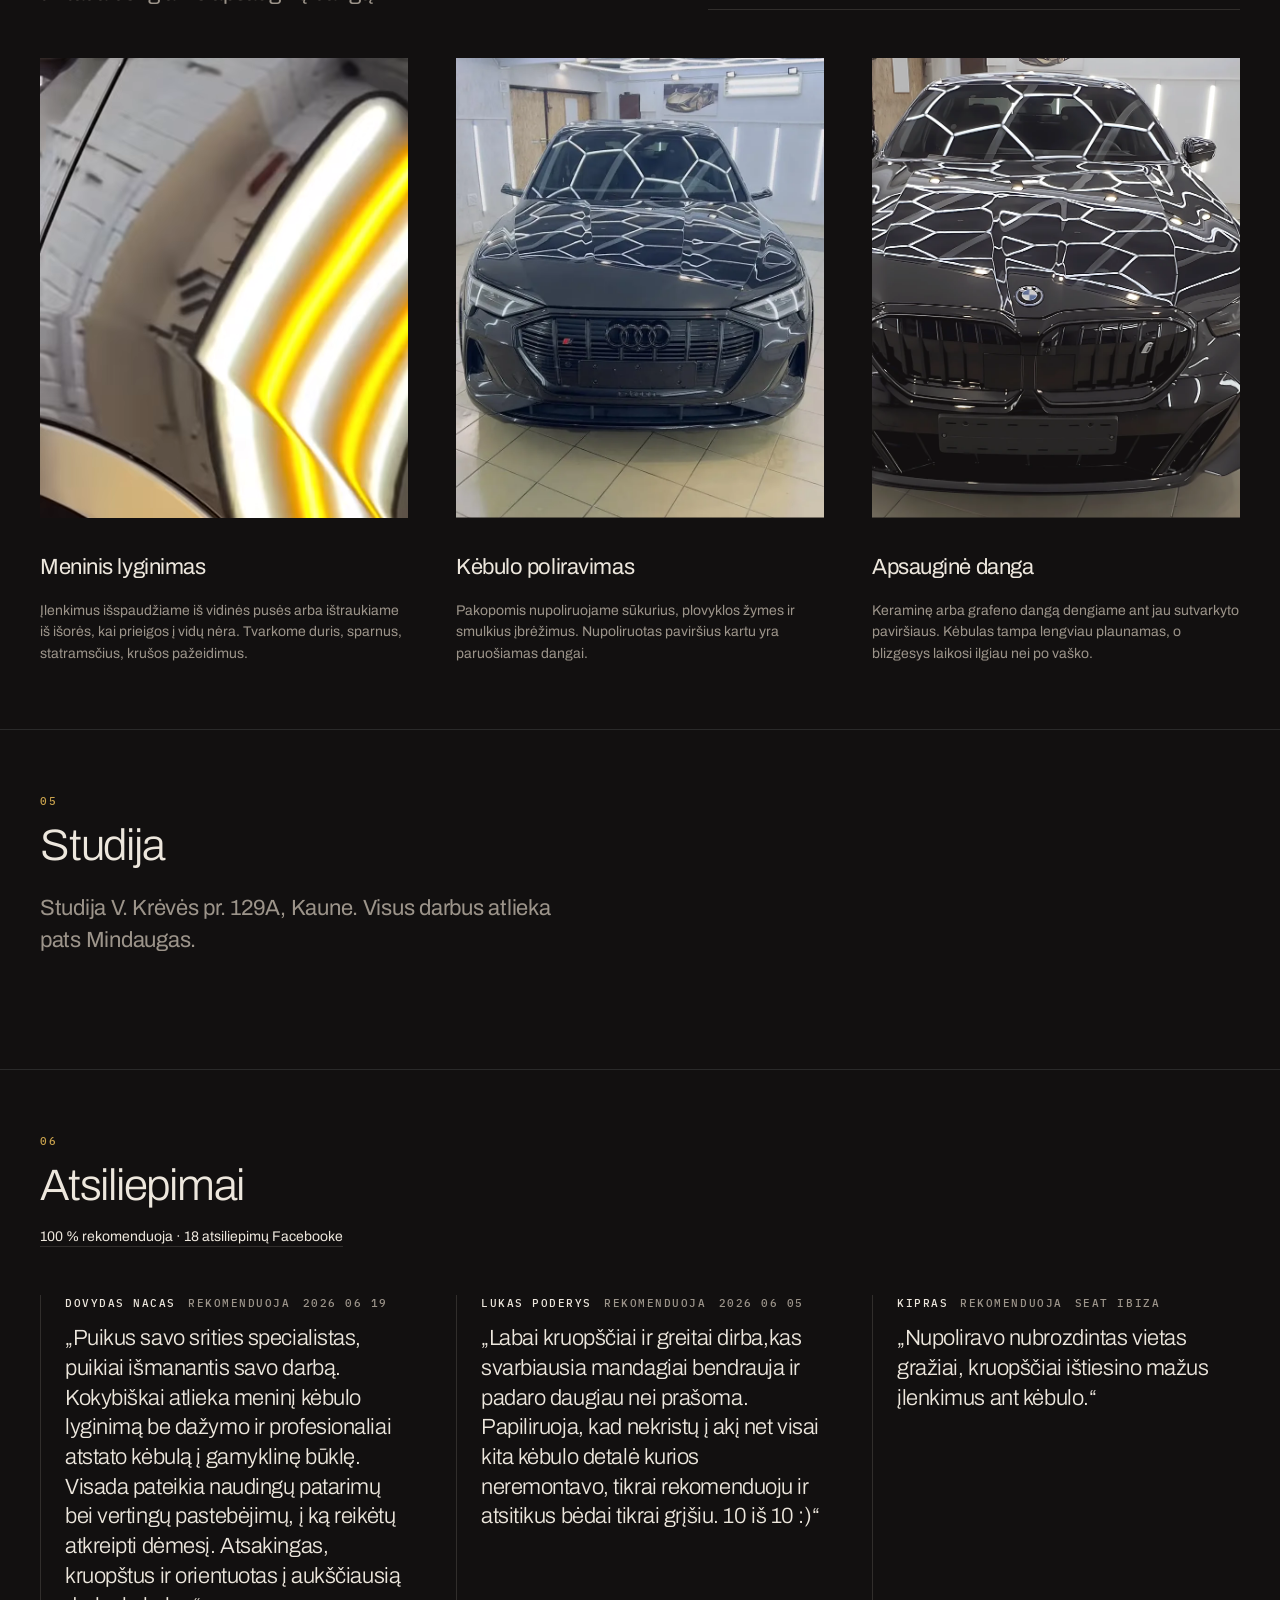
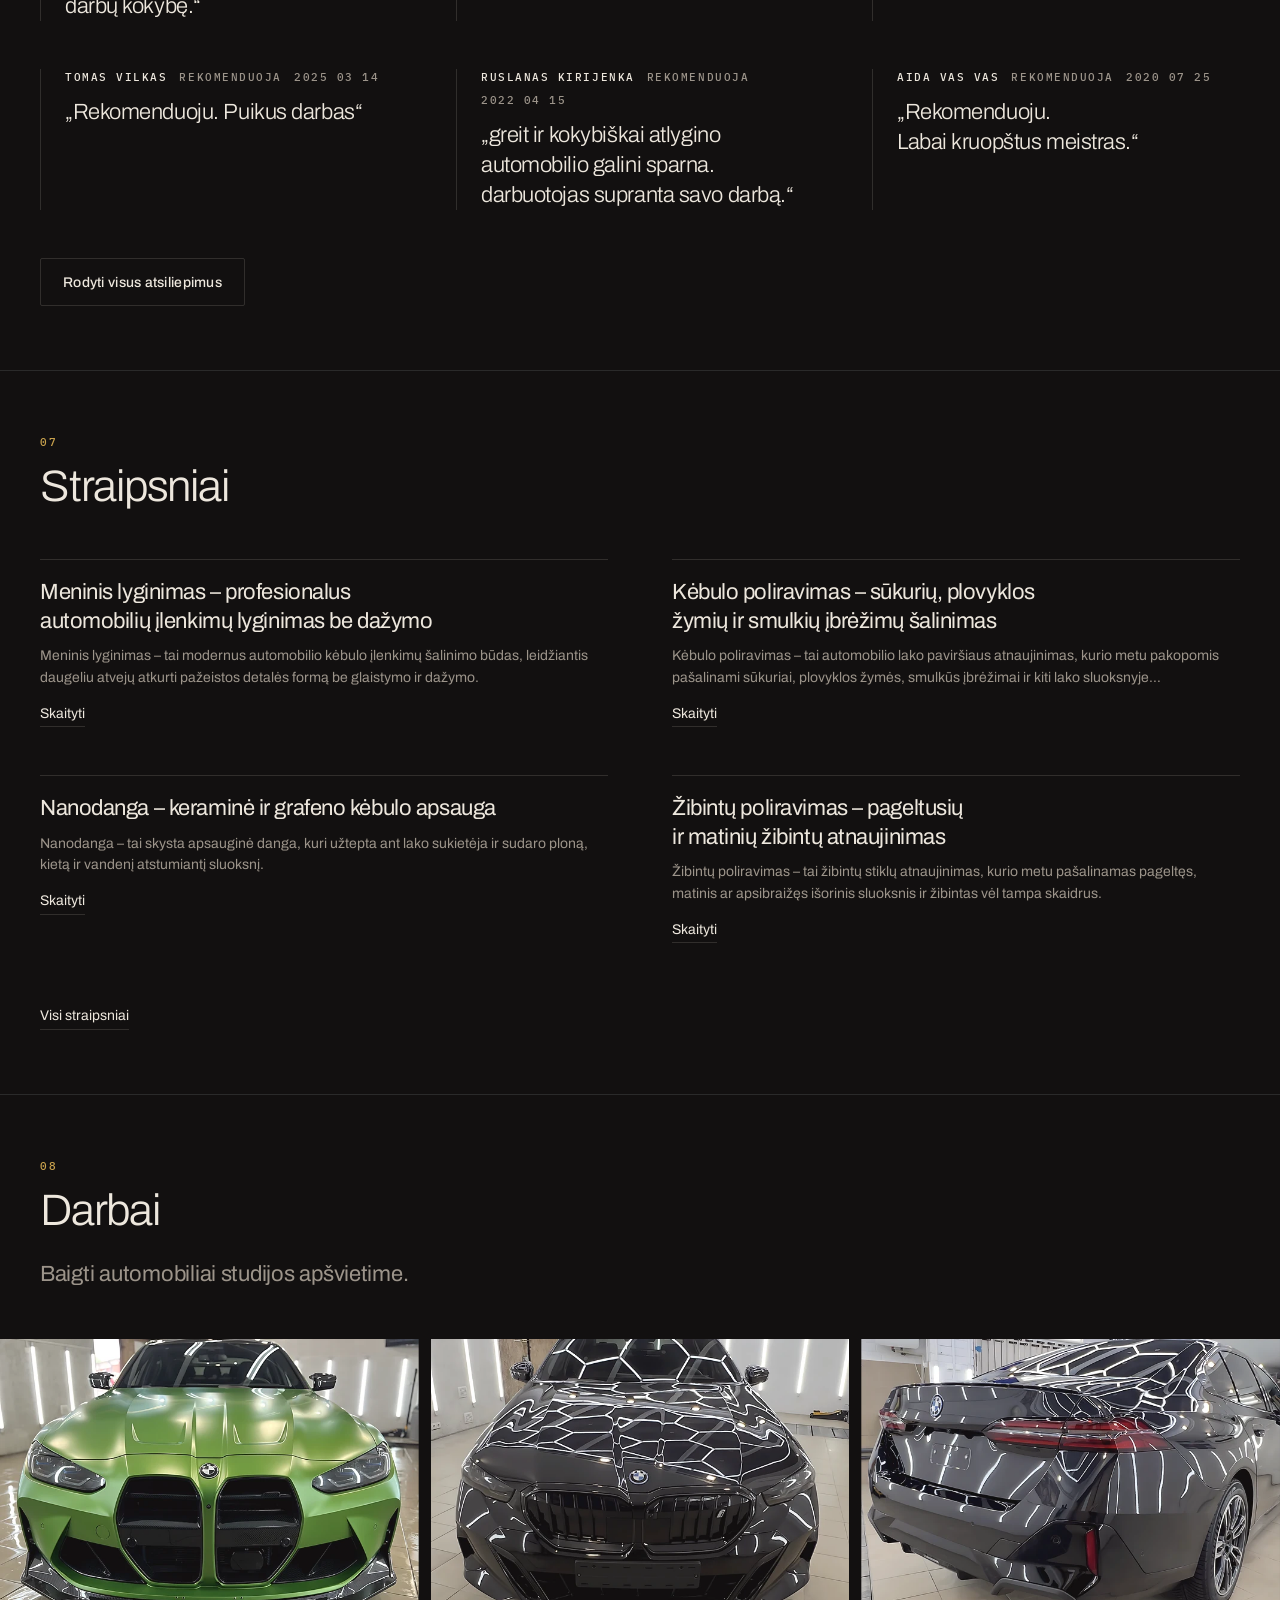
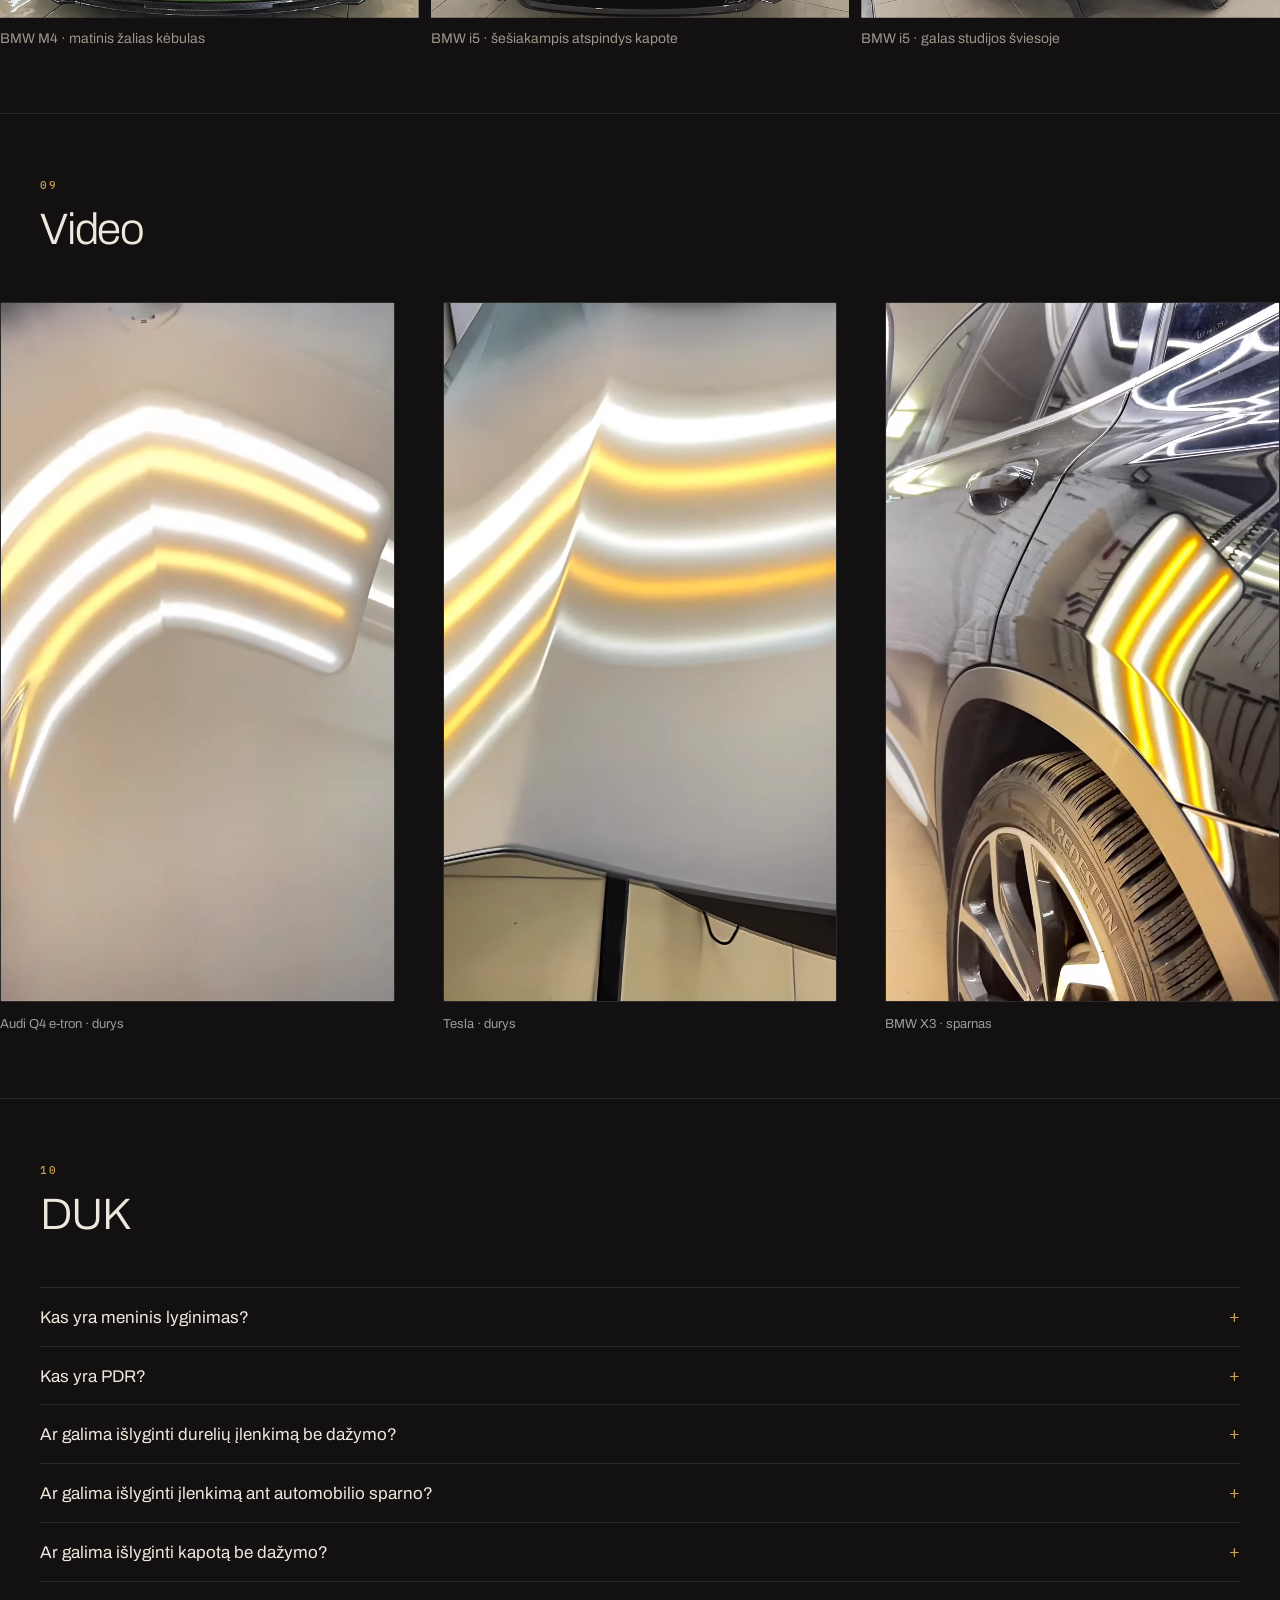
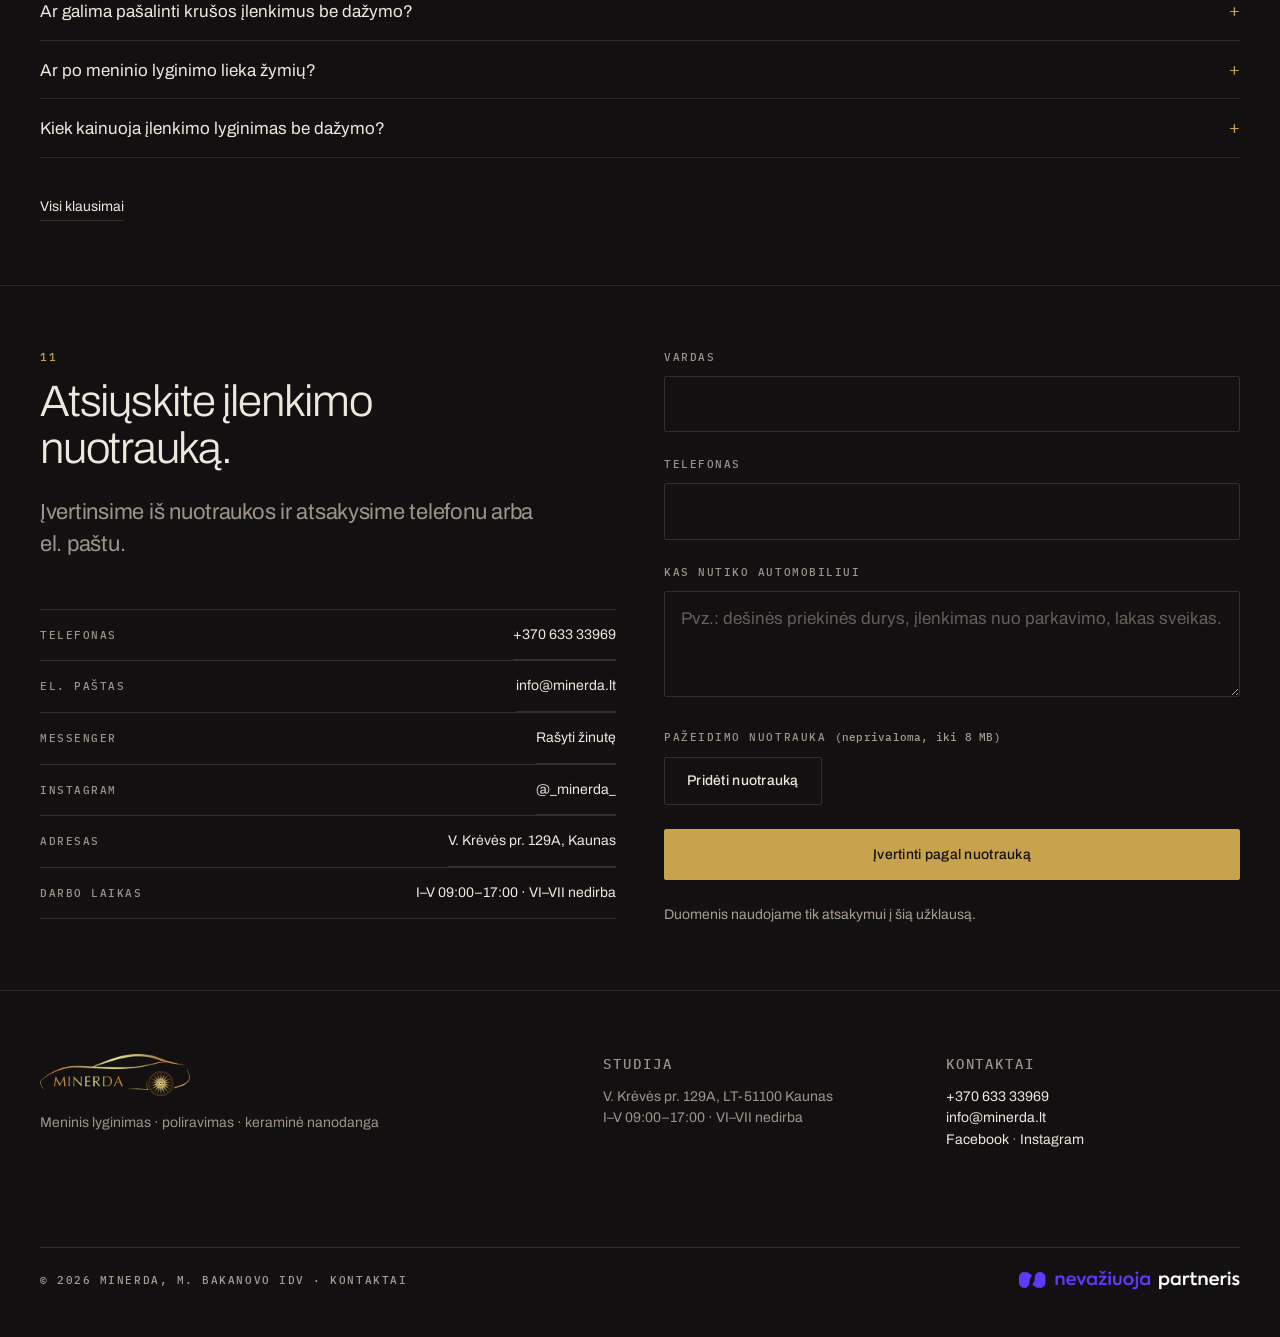
==== commit e71db390: "Footer: partnerio zenkliuko tarpas telefone Co-Authored-By: Claude Opus 5.5 <noreply@anthropic.com>" ====
--- a/index.html
+++ b/index.html
@@ -30,7 +30,7 @@
       href="https://fonts.googleapis.com/css2?family=Archivo:wght@300;400;500&family=IBM+Plex+Mono:wght@400;500&display=swap">
 <noscript><link rel="stylesheet"
       href="https://fonts.googleapis.com/css2?family=Archivo:wght@300;400;500&family=IBM+Plex+Mono:wght@400;500&display=swap"></noscript>
-<link rel="stylesheet" href="styles.css?v=20260924">
+<link rel="stylesheet" href="styles.css?v=20260924a">
 <script>document.documentElement.className += ' js';</script>
 <script type="application/ld+json">
 {"@context":"https://schema.org","@type":"AutoBodyShop","name":"Minerda","alternateName":"Poliravimas Meninis Lyginimas keraminė nanodanga Minerda","url":"https://minerda.lt/","image":"https://minerda.lt/img/og.jpg","telephone":"+37063333969","address":{"@type":"PostalAddress","streetAddress":"V. Krėvės pr. 129A","addressLocality":"Kaunas","postalCode":"LT-51100","addressCountry":"LT"},"areaServed":"Kaunas","priceRange":"nuo 40 €/val.","openingHoursSpecification":[{"@type":"OpeningHoursSpecification","dayOfWeek":["Monday","Tuesday","Wednesday","Thursday","Friday"],"opens":"09:00","closes":"17:00"}],"sameAs":["https://www.facebook.com/profile.php?id=100054326658601","https://www.instagram.com/_minerda_/"],"makesOffer":[{"@type":"Offer","itemOffered":{"@type":"Service","name":"Meninis lyginimas (PDR)"}},{"@type":"Offer","itemOffered":{"@type":"Service","name":"Kėbulo poliravimas"}},{"@type":"Offer","itemOffered":{"@type":"Service","name":"Keraminė nanodanga"}}]}
@@ -580,6 +580,6 @@
 </div>
 
 <script src="lenis.min.js"></script>
-<script src="main.js?v=20260924"></script>
+<script src="main.js?v=20260924a"></script>
 </body>
 </html>
--- a/styles.css
+++ b/styles.css
@@ -892,6 +892,7 @@
 .contacts .btn:hover{border-color:var(--text)}
 @media (max-width:760px){
   .map iframe{height:260px}
+  .partner-badge{margin-top:calc(38px - var(--gap-block))}
   .partner-badge img{width:189px; height:24px}
 }
 
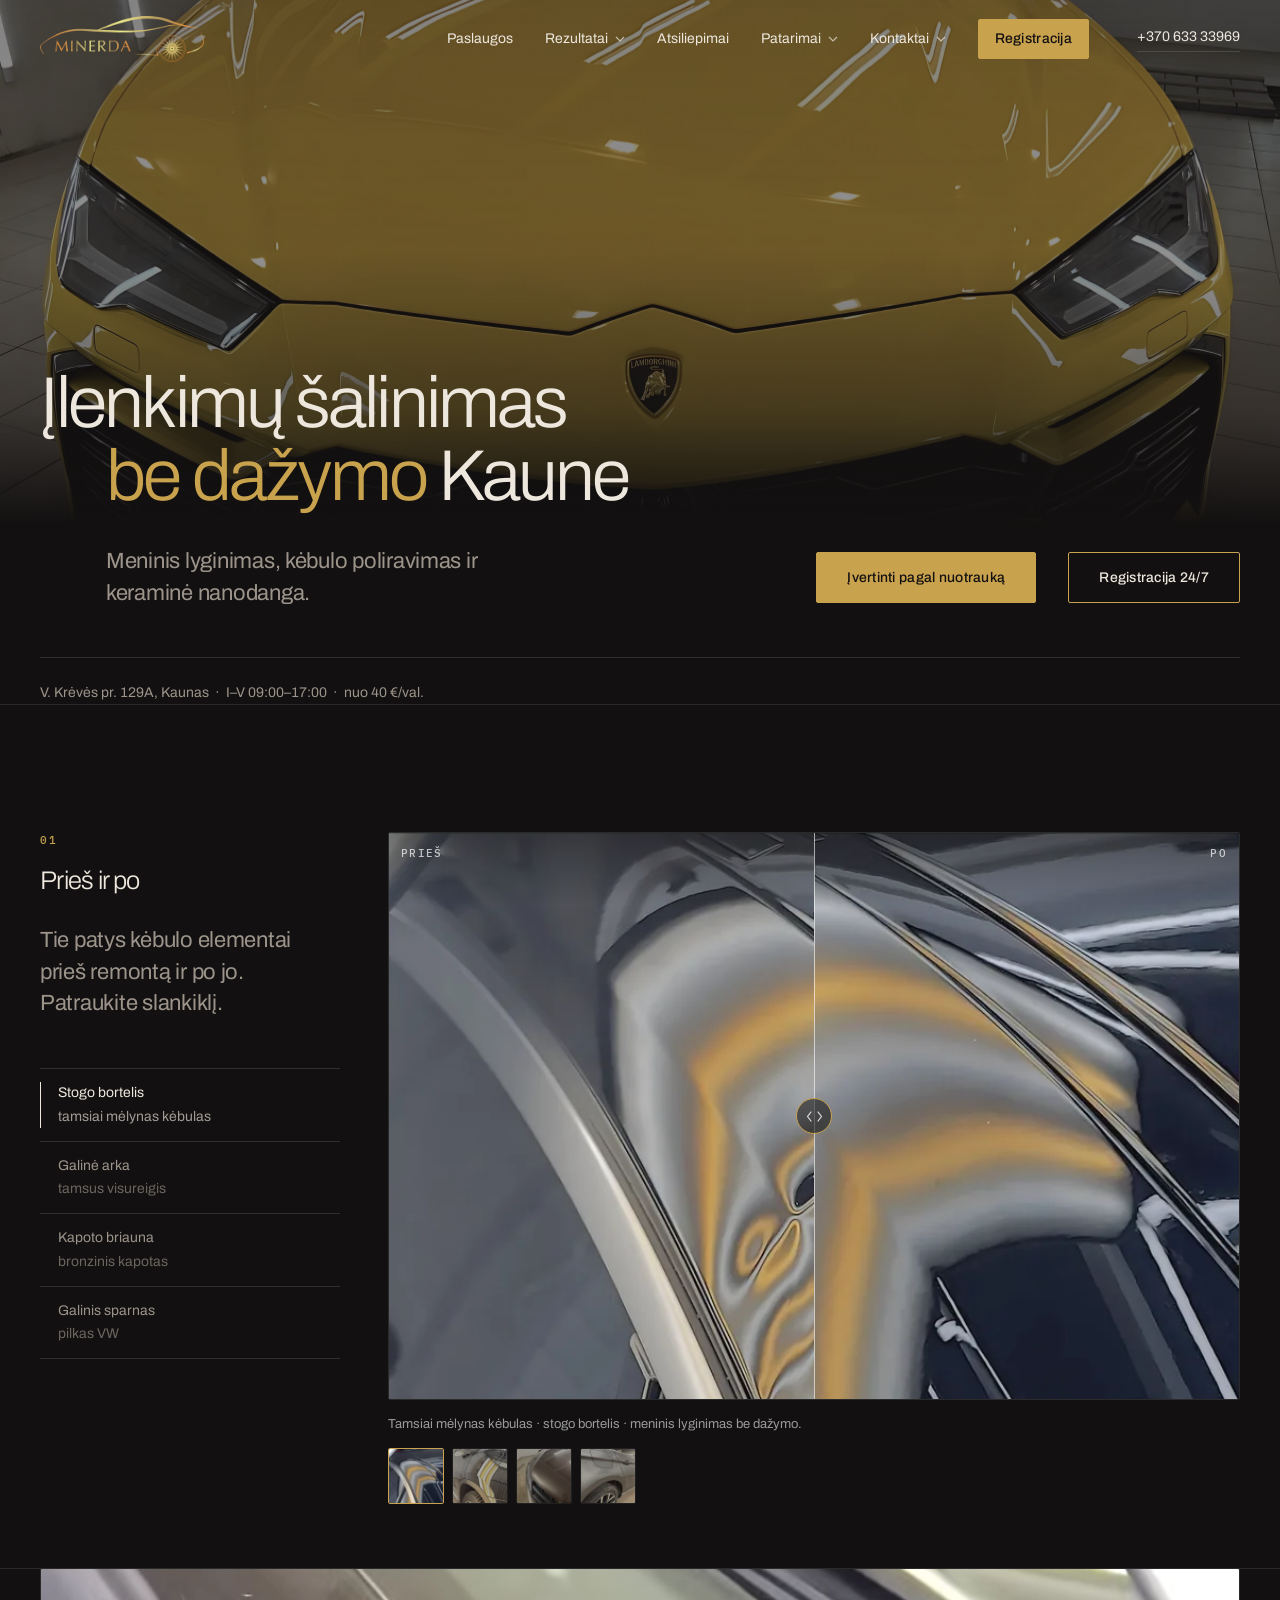
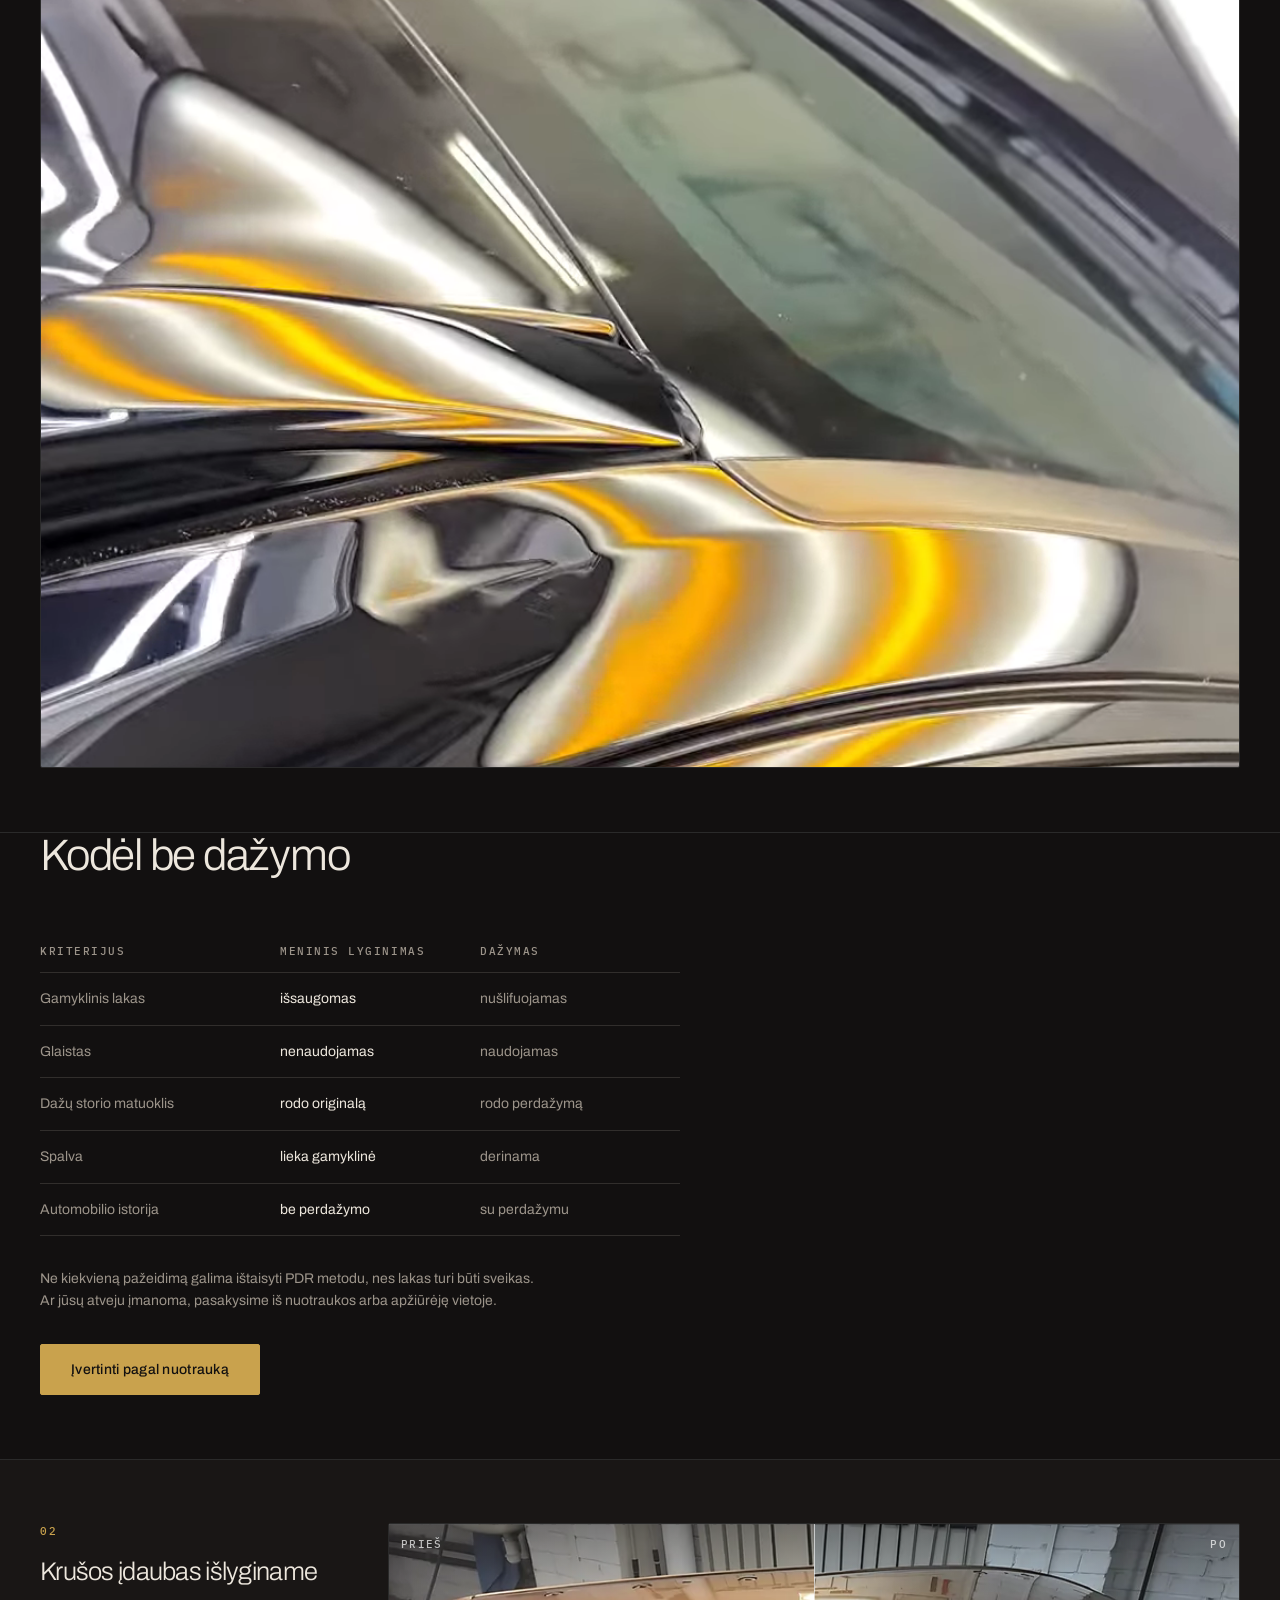
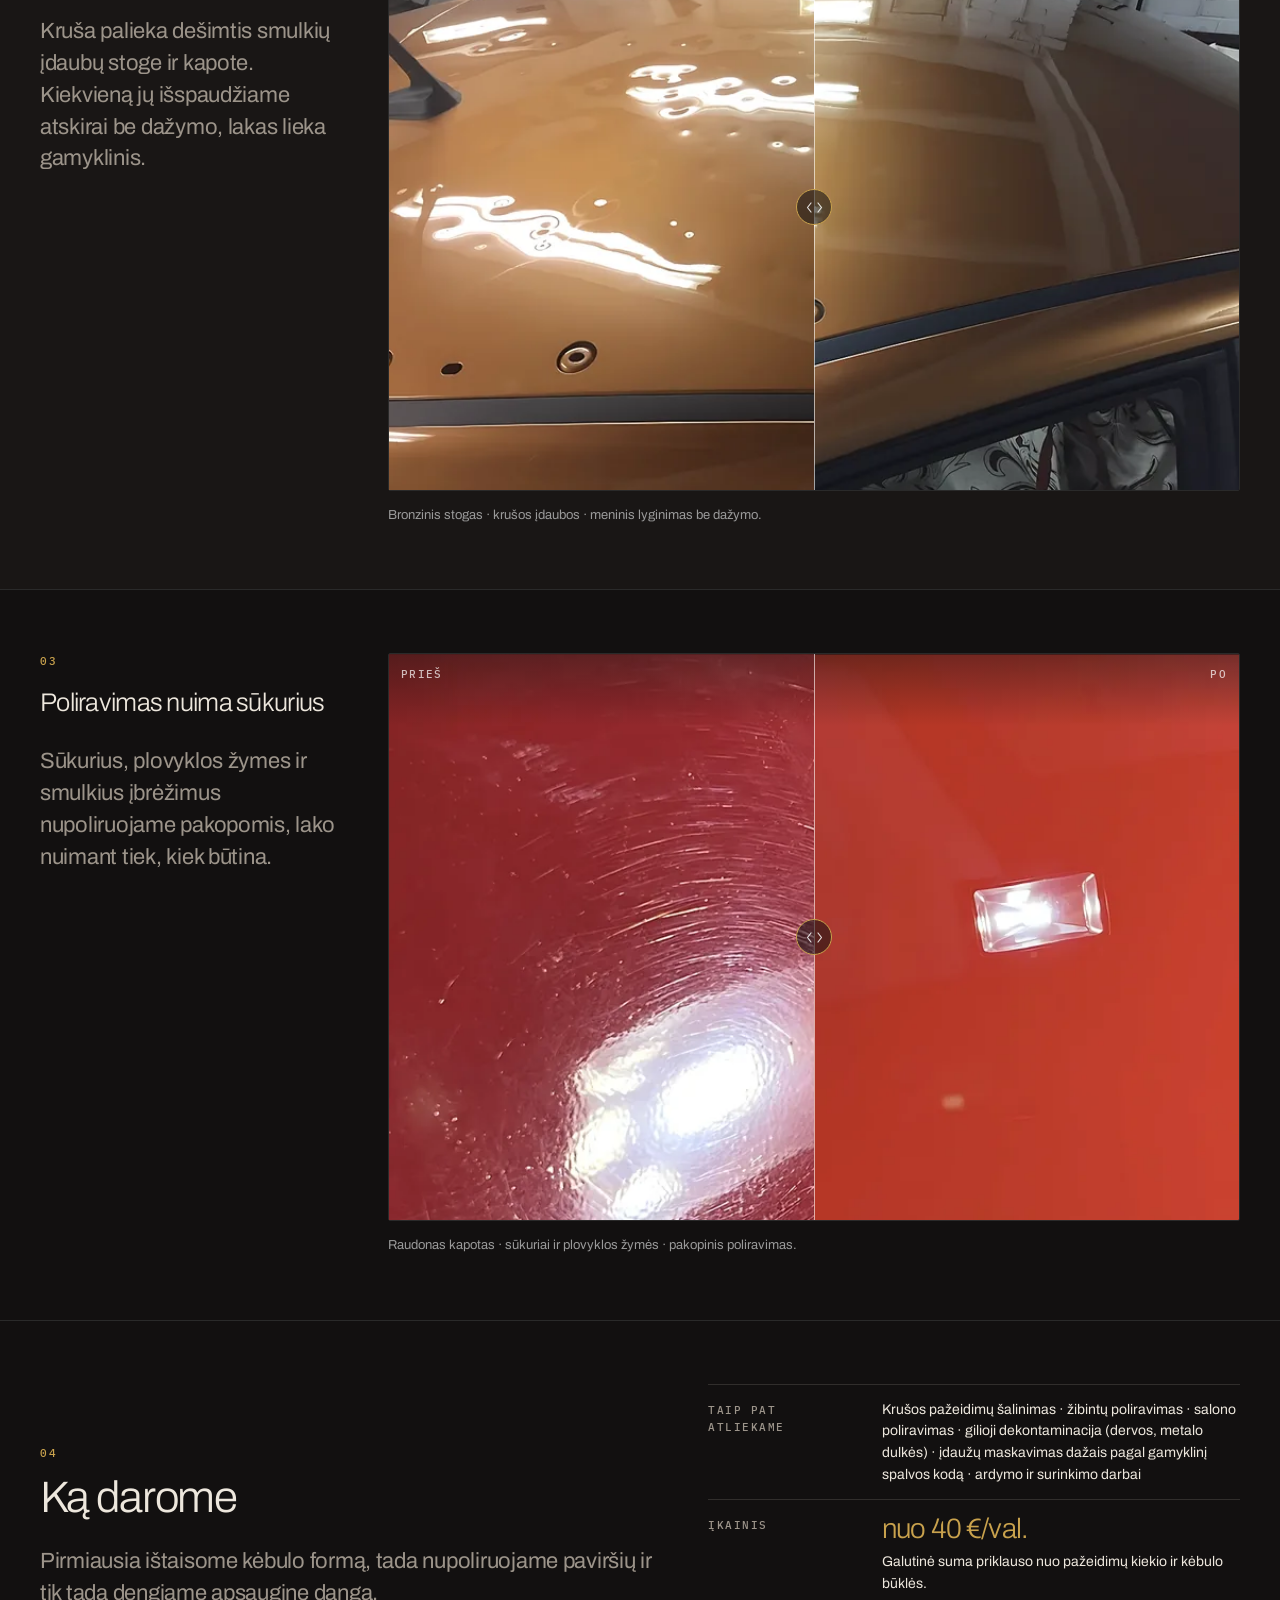
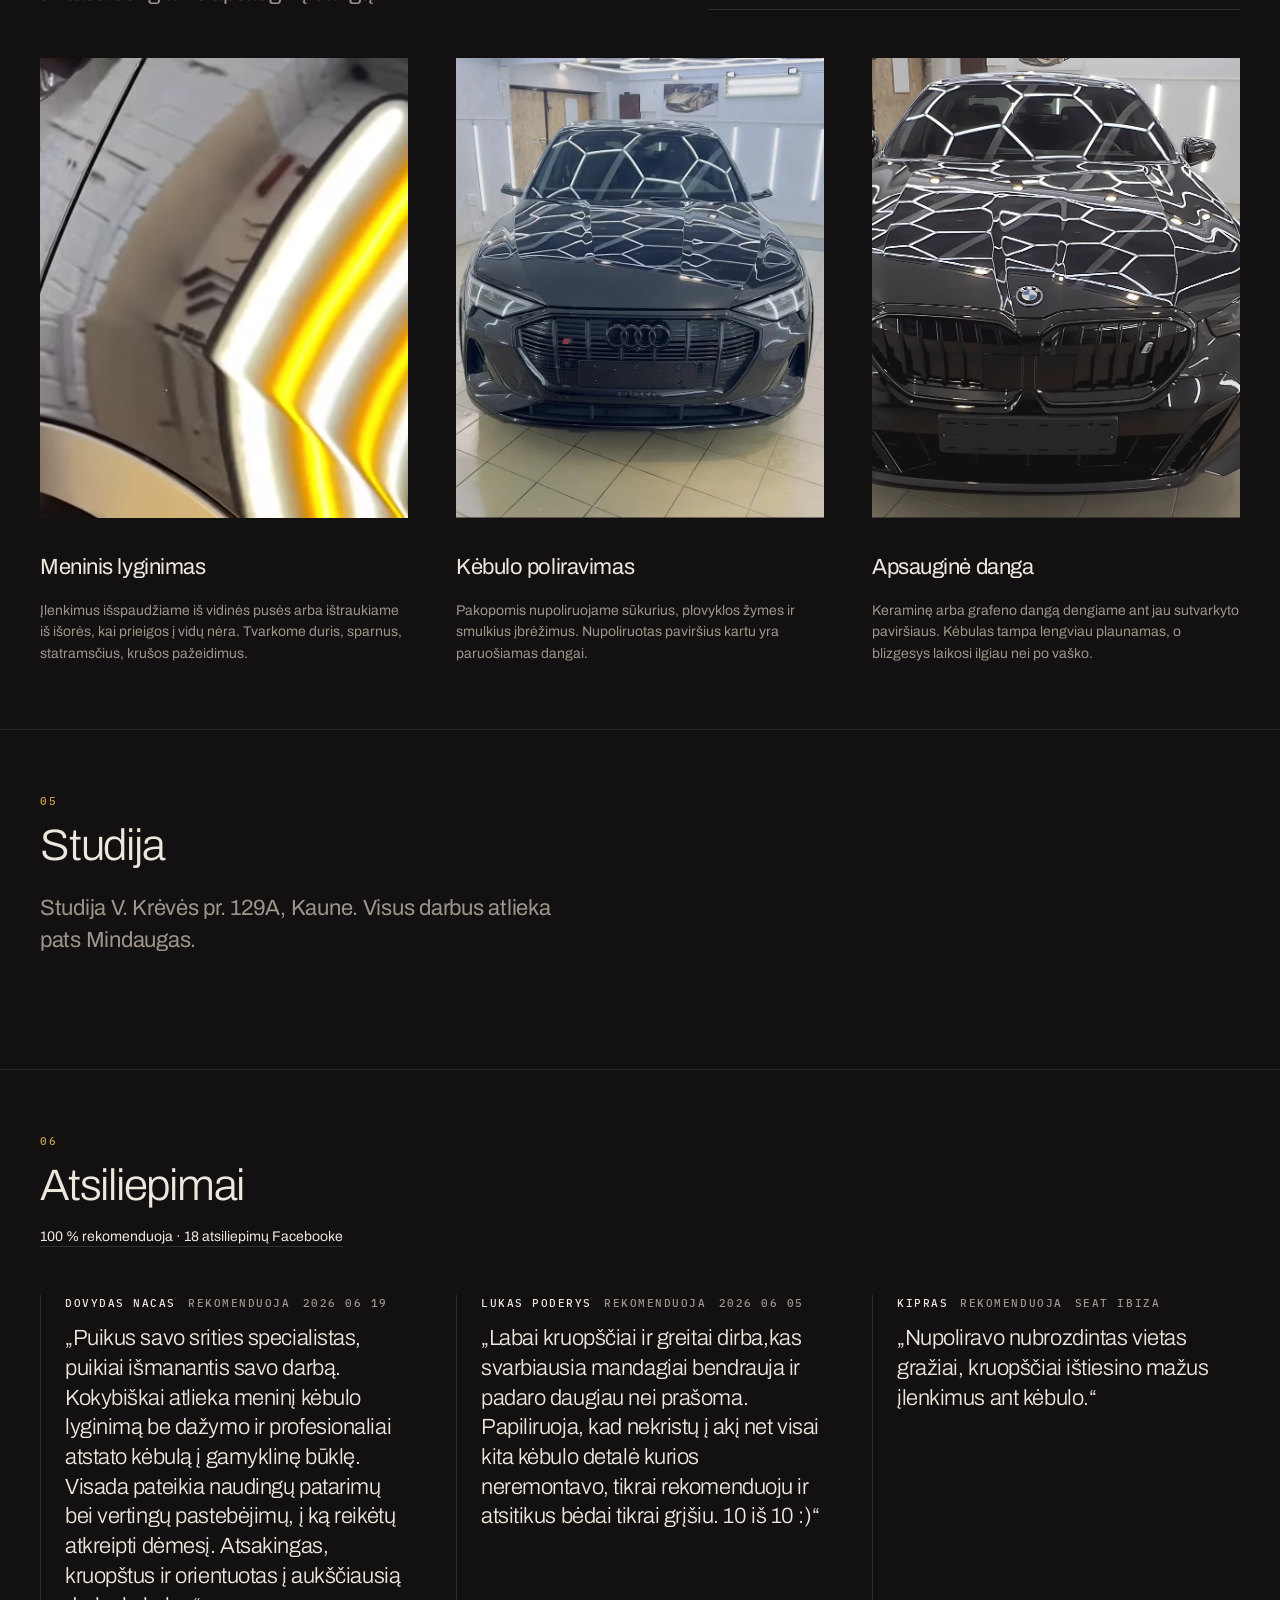
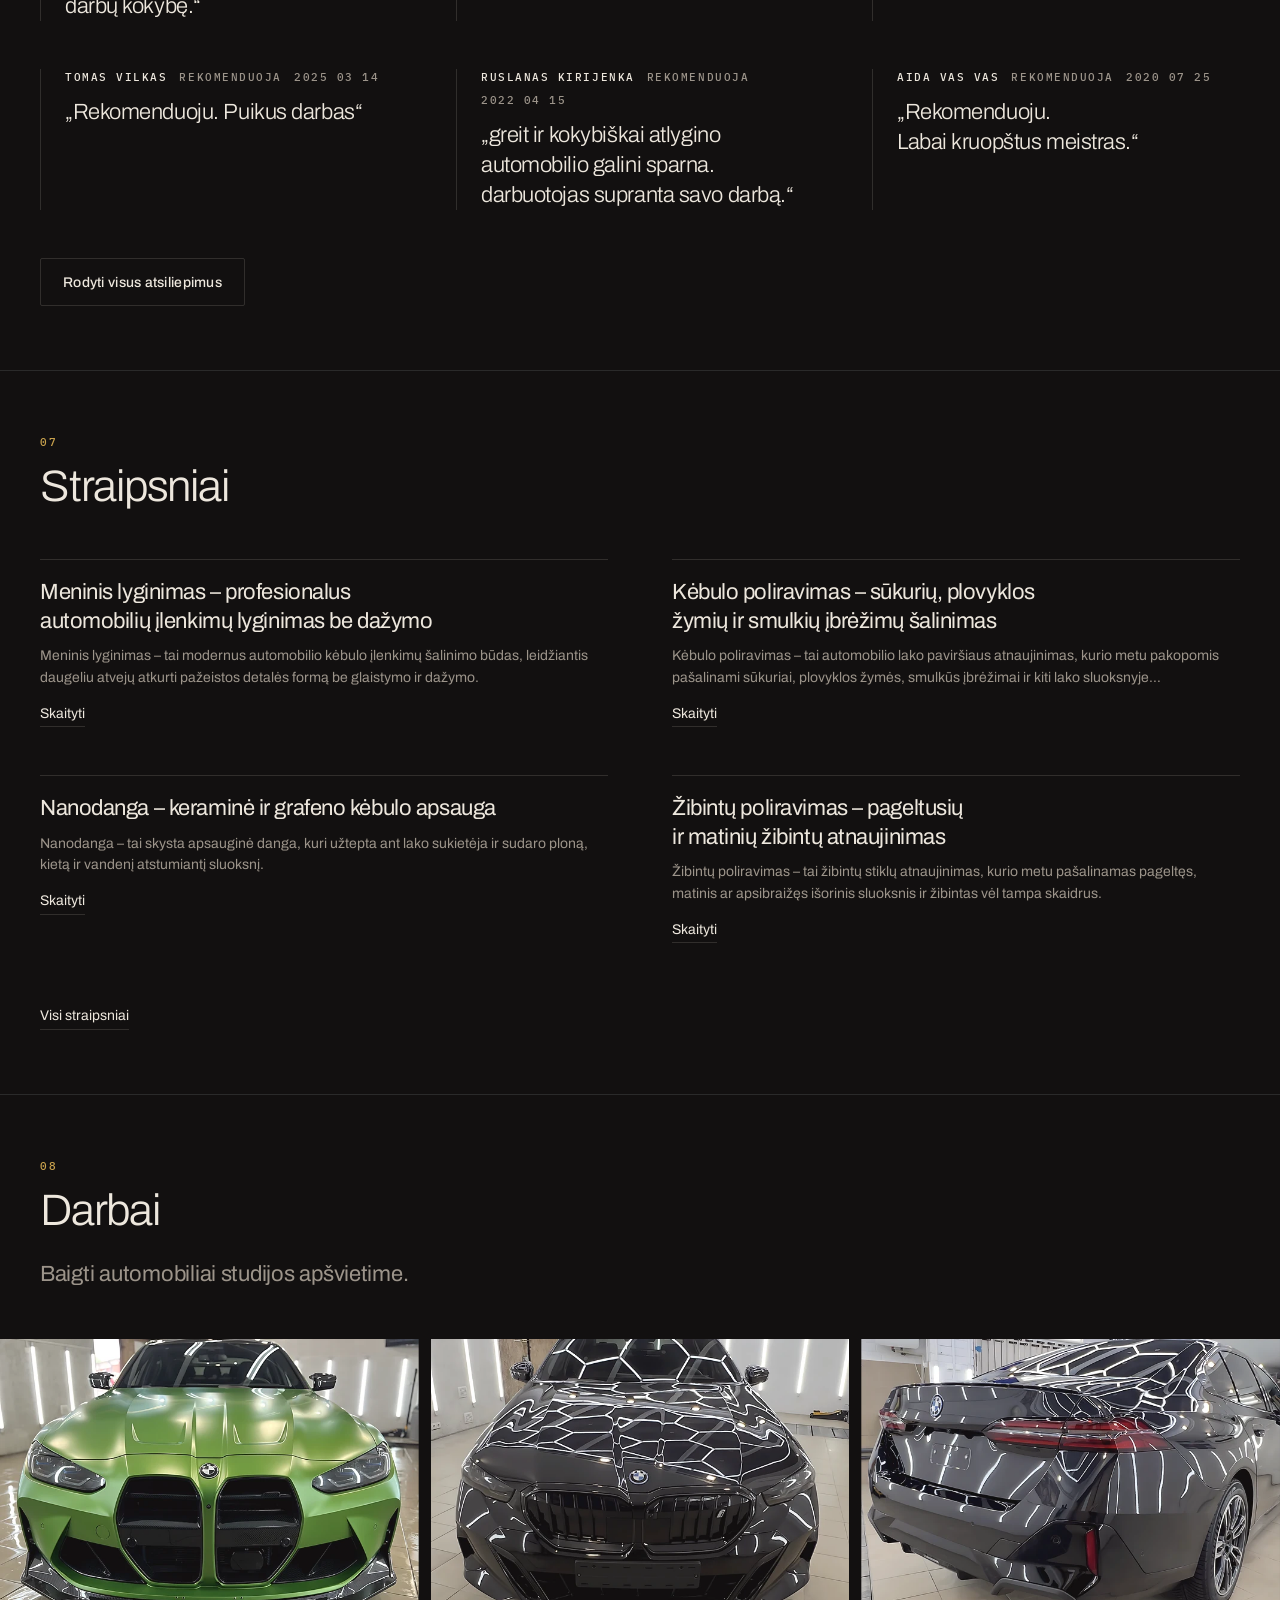
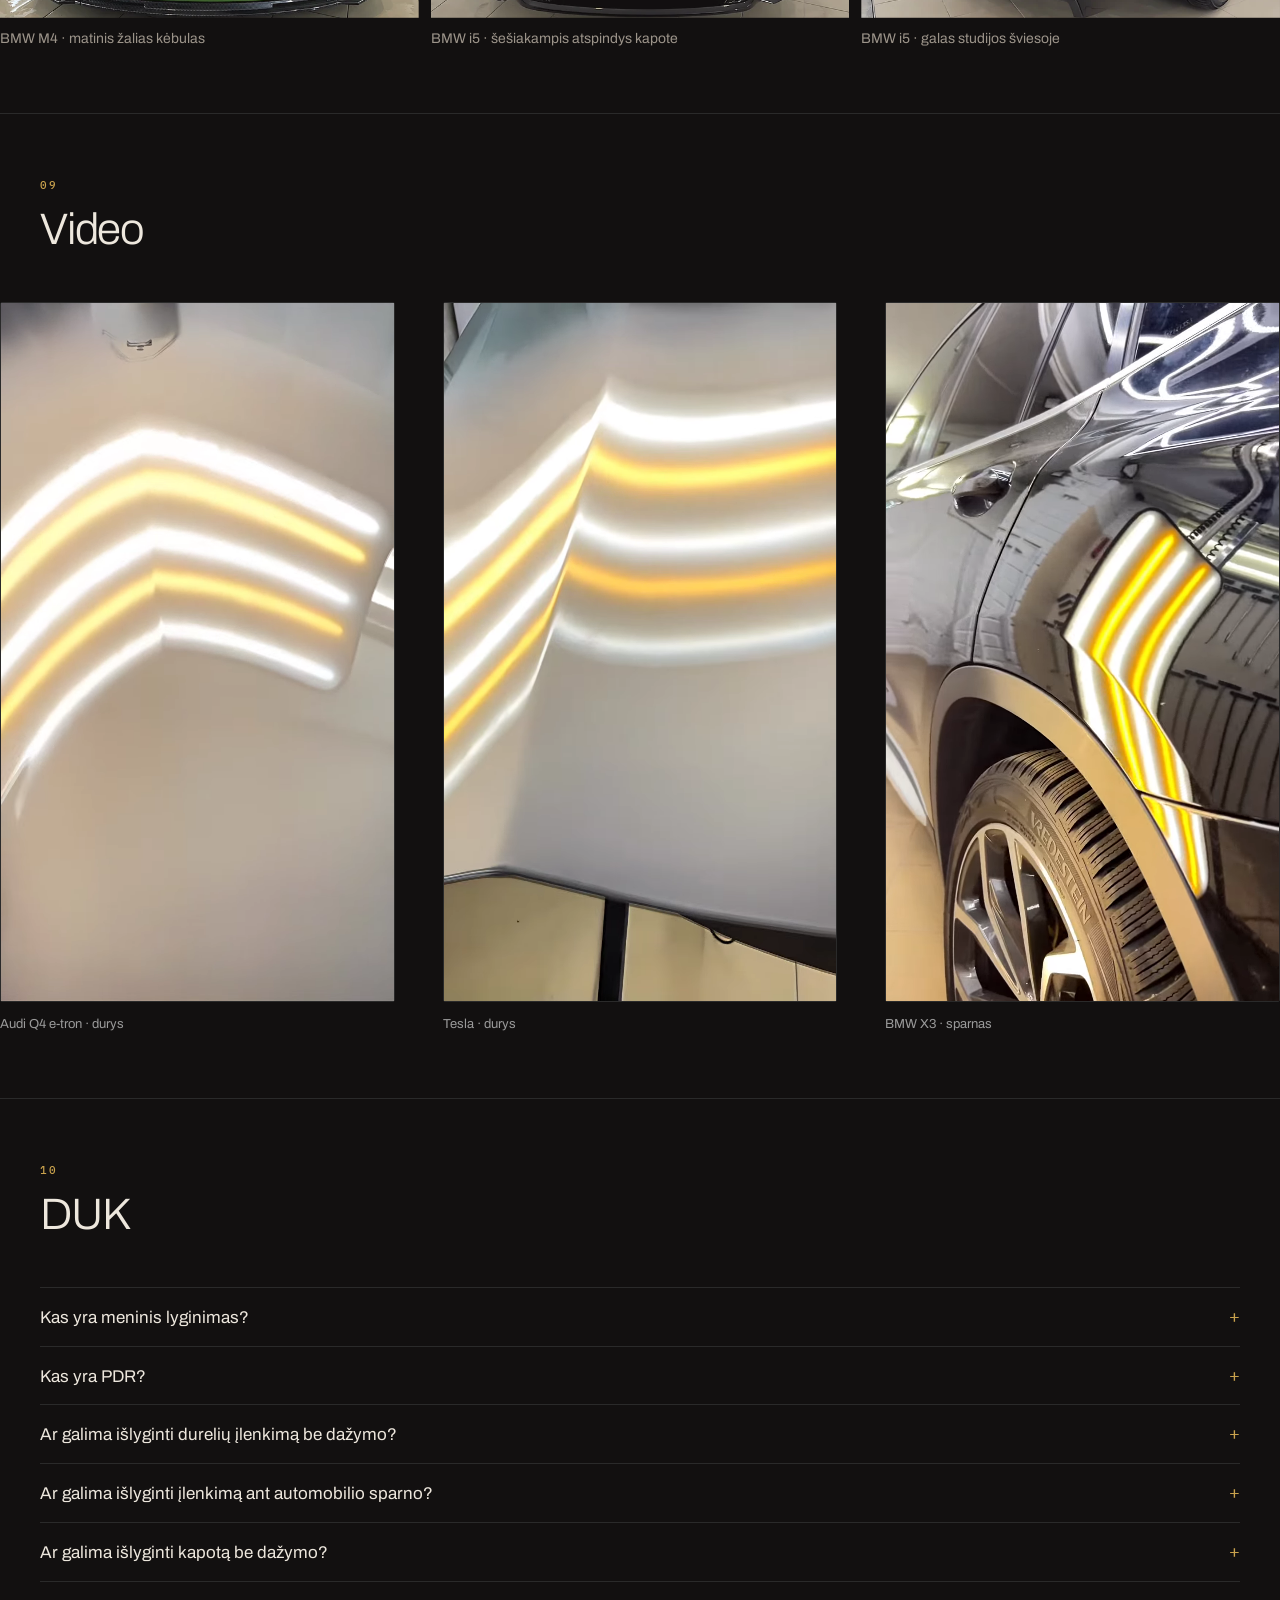
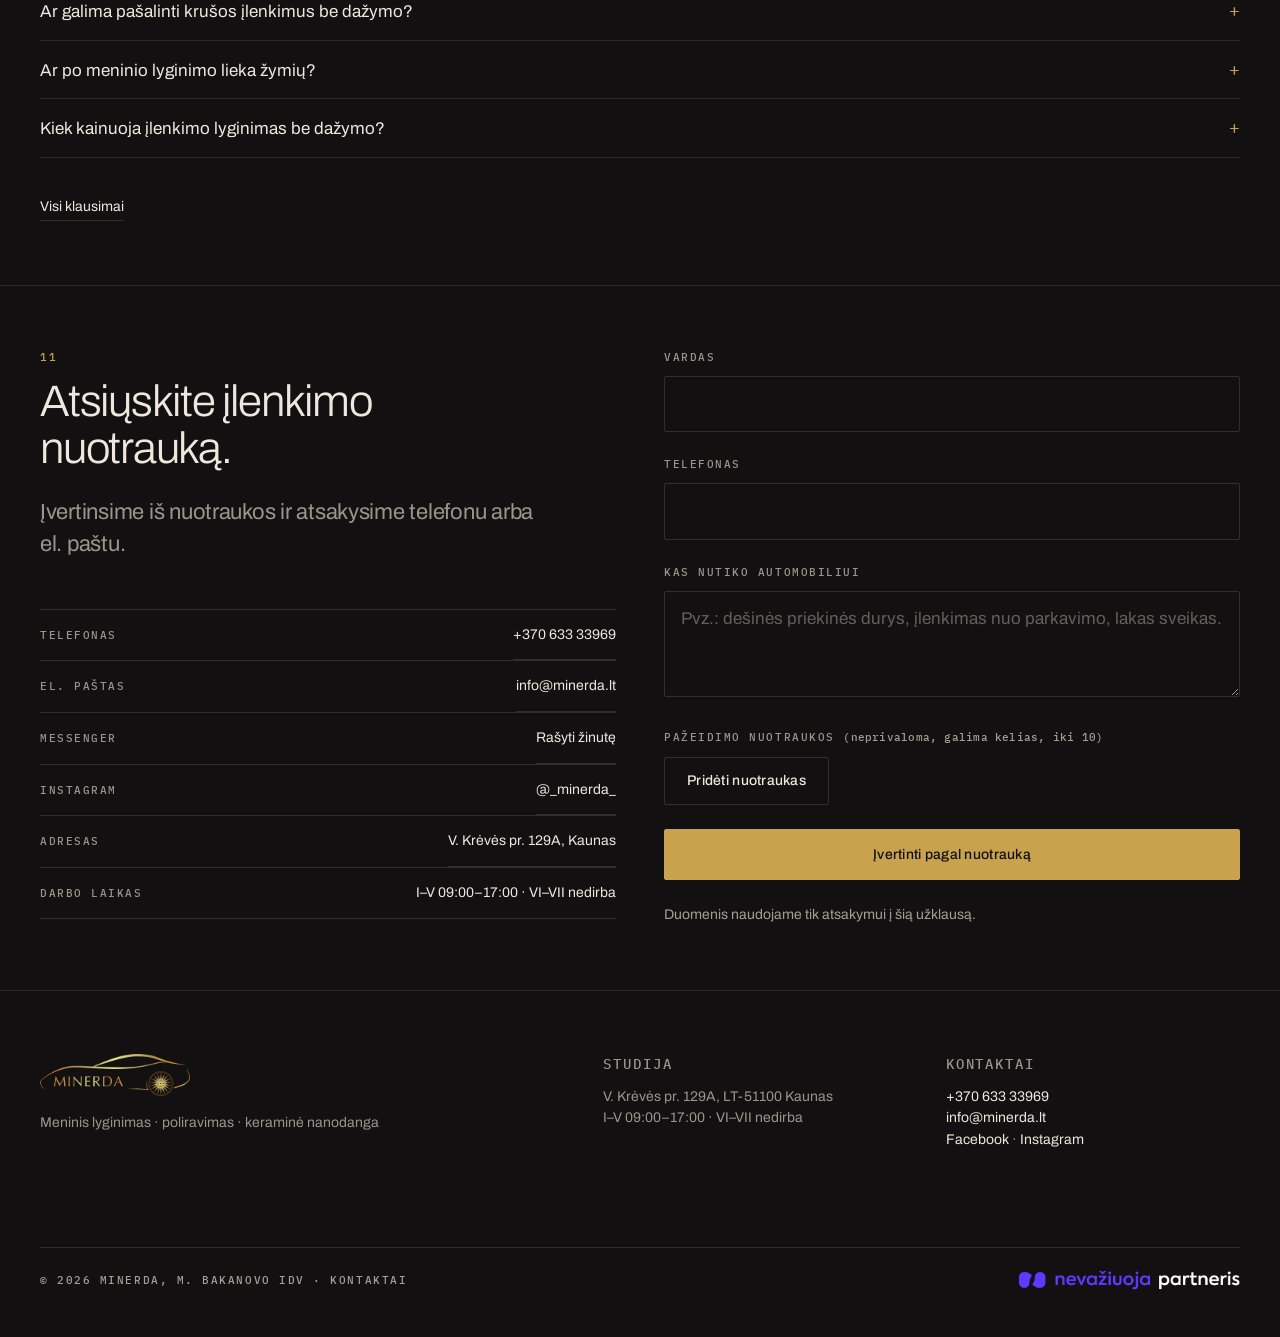
==== commit c10bc3a2: "Forma: kelios nuotraukos, galerija telefone, mažinimas naršyklėje - f-file be capture (telefone gale" ====
--- a/index.html
+++ b/index.html
@@ -30,7 +30,7 @@
       href="https://fonts.googleapis.com/css2?family=Archivo:wght@300;400;500&family=IBM+Plex+Mono:wght@400;500&display=swap">
 <noscript><link rel="stylesheet"
       href="https://fonts.googleapis.com/css2?family=Archivo:wght@300;400;500&family=IBM+Plex+Mono:wght@400;500&display=swap"></noscript>
-<link rel="stylesheet" href="styles.css?v=20260924a">
+<link rel="stylesheet" href="styles.css?v=20261124a">
 <script>document.documentElement.className += ' js';</script>
 <script type="application/ld+json">
 {"@context":"https://schema.org","@type":"AutoBodyShop","name":"Minerda","alternateName":"Poliravimas Meninis Lyginimas keraminė nanodanga Minerda","url":"https://minerda.lt/","image":"https://minerda.lt/img/og.jpg","telephone":"+37063333969","address":{"@type":"PostalAddress","streetAddress":"V. Krėvės pr. 129A","addressLocality":"Kaunas","postalCode":"LT-51100","addressCountry":"LT"},"areaServed":"Kaunas","priceRange":"nuo 40 €/val.","openingHoursSpecification":[{"@type":"OpeningHoursSpecification","dayOfWeek":["Monday","Tuesday","Wednesday","Thursday","Friday"],"opens":"09:00","closes":"17:00"}],"sameAs":["https://www.facebook.com/profile.php?id=100054326658601","https://www.instagram.com/_minerda_/"],"makesOffer":[{"@type":"Offer","itemOffered":{"@type":"Service","name":"Meninis lyginimas (PDR)"}},{"@type":"Offer","itemOffered":{"@type":"Service","name":"Kėbulo poliravimas"}},{"@type":"Offer","itemOffered":{"@type":"Service","name":"Keraminė nanodanga"}}]}
@@ -529,10 +529,10 @@
           <textarea id="f-msg" name="Zinute" rows="3" placeholder="Pvz.: dešinės priekinės durys, įlenkimas nuo parkavimo, lakas sveikas."></textarea>
         </div>
         <div class="field">
-          <label for="f-file">Pažeidimo nuotrauka <span class="opt">(neprivaloma, iki 8 MB)</span></label>
-          <input id="f-file" class="file-input" name="attachment" type="file" accept="image/*" capture="environment">
-          <label class="file-btn" for="f-file" aria-hidden="true">Pridėti nuotrauką</label>
-          <p class="file-note" id="fileNote" hidden></p>
+          <label for="f-file">Pažeidimo nuotraukos <span class="opt">(neprivaloma, galima kelias, iki 10)</span></label>
+          <input id="f-file" class="file-input" name="attachment" type="file" accept="image/*" multiple>
+          <label class="file-btn" for="f-file" aria-hidden="true" id="fileBtn">Pridėti nuotraukas</label>
+          <div class="file-note" id="fileNote" aria-live="polite" hidden></div>
           <p class="err" data-err-for="f-file"></p>
         </div>
         <button class="btn btn--full" type="submit" id="submit">Įvertinti pagal nuotrauką</button>
@@ -580,6 +580,6 @@
 </div>
 
 <script src="lenis.min.js"></script>
-<script src="main.js?v=20260924a"></script>
+<script src="main.js?v=20261124a"></script>
 </body>
 </html>
--- a/styles.css
+++ b/styles.css
@@ -246,6 +246,12 @@
 .field.is-bad input,.field.is-bad textarea{border-color:var(--gold)}
 .err{font-size:var(--t-sm); color:var(--gold); margin-top:7px}
 .file-note{font-size:var(--t-sm); color:var(--muted); margin-top:8px}
+/* width:0 + min-width:100% – ilgas failo vardas neišplečia formos stulpelio */
+.file-list{list-style:none; margin:6px 0 0; padding:0; width:0; min-width:100%}
+.file-list li{display:flex; align-items:center; gap:12px; min-width:0}
+.file-list .fn{flex:1 1 auto; min-width:0; overflow:hidden; text-overflow:ellipsis; white-space:nowrap}
+.file-list button{flex:none; background:none; border:0; padding:6px 0; margin:0; color:inherit; font:inherit; text-decoration:underline; text-underline-offset:3px; cursor:pointer}
+.file-list button:hover{color:var(--text)}
 .form__status{margin-top:var(--s3); font-size:var(--t-sm); color:var(--muted)}
 .form__status.is-ok{color:var(--text)}
 .form__status.is-bad{color:var(--gold)}
